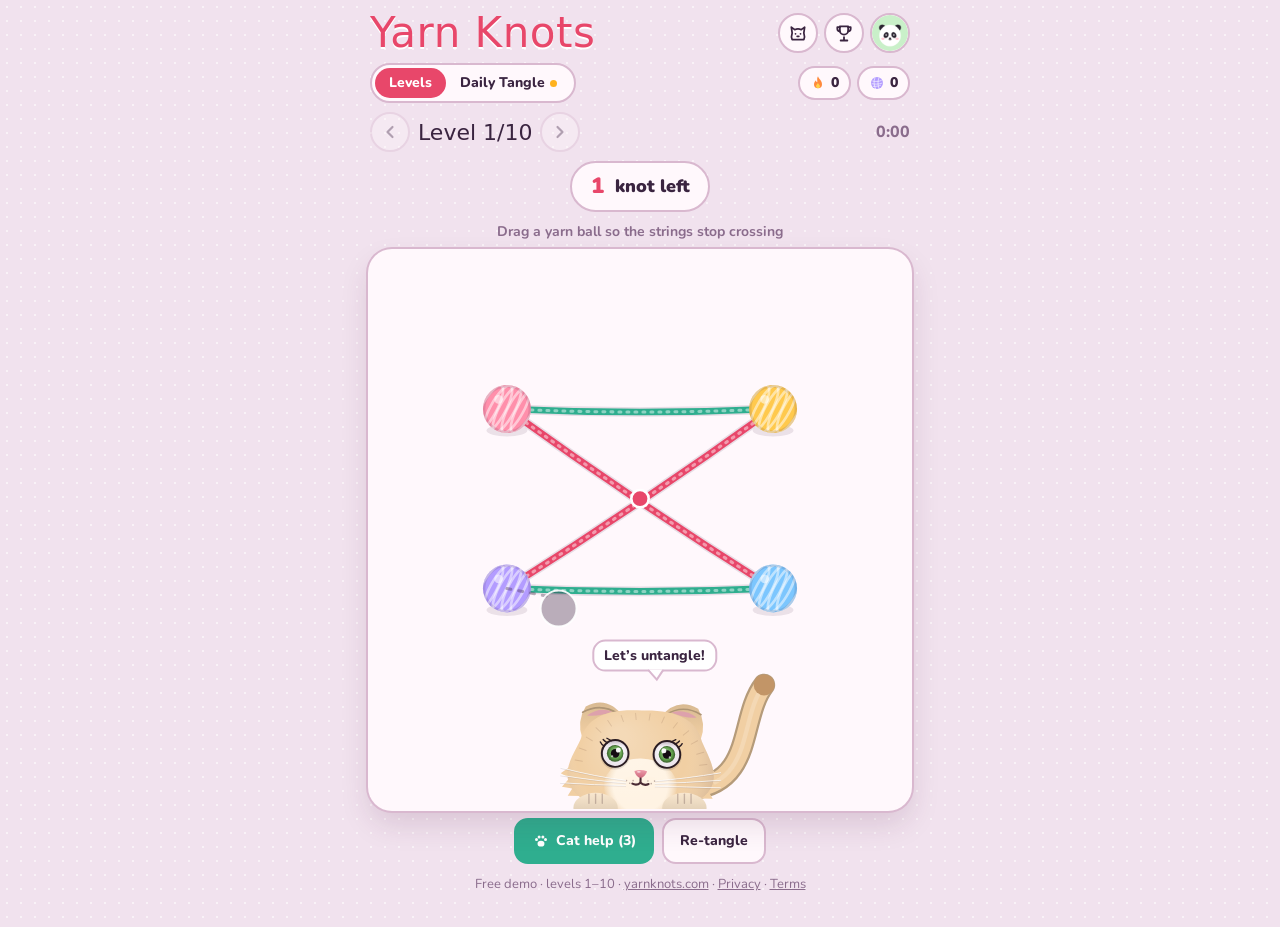
==== index.html @ 0bdf10ca "Add files via upload" ====
<!doctype html>
<html lang="en">
<head>
<meta charset="utf-8">
<meta name="viewport" content="width=device-width,initial-scale=1,viewport-fit=cover">
<meta name="description" content="Play the free Yarn Knots demo: untangle the yarn before the cat gets ideas.">
<meta property="og:title" content="Play Yarn Knots (free demo)">
<meta property="og:description" content="Untangle the yarn. Don't let the cat win.">
<meta property="og:image" content="https://yarnknots.com/assets/og-image.png">
<meta name="theme-color" content="#f1e2ee">
<link rel="icon" href="../assets/favicon-32.png" sizes="32x32">
<link rel="apple-touch-icon" href="../assets/icon-180.png">
<script src="../assets/config.js"></script>
<!-- Sender.net signup forms -->
<script> (function (s, e, n, d, er) { s['Sender'] = er; s[er] = s[er] || function () { (s[er].q = s[er].q || []).push(arguments) }, s[er].l = 1 * new Date(); var a = e.createElement(n), m = e.getElementsByTagName(n)[0]; a.async = 1; a.src = d; m.parentNode.insertBefore(a, m) })(window, document, 'script', 'https://cdn.sender.net/accounts_resources/universal.js', 'sender'); sender("f836844f564498") </script>
<title>Play Yarn Knots</title>
<link rel="preconnect" href="https://fonts.googleapis.com">
<link rel="preconnect" href="https://fonts.gstatic.com" crossorigin>
<link rel="stylesheet" href="https://fonts.googleapis.com/css2?family=Chewy&family=Nunito:wght@400;700;800;900&display=swap">
<style>
/* Layout: one-screen felt play mat (title + shop/rank/sound, mode switch with streak + yarn chips, level row, counter, stitched board with the kitten, help + re-tangle),
   plus full-screen overlays: score showcase, rankings, cat shop, and a rewarded-ad placeholder. Single light look by design. */
:root{
  --felt:#f1e2ee;
  --mat:#fff8fc;
  --stitch:#d9b8cf;
  --tangle:#e8476a;
  --free:#2fae8f;
  --gold:#ffb21e;
  --ink:#3a2440;
  --muted:#8a6c8c;
  --display:"Chewy", "Comic Sans MS", "Trebuchet MS", system-ui, sans-serif;
  --body:"Nunito", system-ui, -apple-system, "Segoe UI", sans-serif;
  color-scheme:light;
}
html,body{height:100%}
[hidden]{display:none!important}
body{background-color:var(--felt);background-image:radial-gradient(rgba(255,255,255,.55) 1px,transparent 1.5px);background-size:14px 14px;color:var(--ink);font-family:var(--body);font-size:15px;line-height:1.5}
.app{max-width:540px;margin:0 auto;padding-inline:16px;padding-block:12px 24px;display:flex;flex-direction:column;gap:9px}
header{display:flex;align-items:center;justify-content:space-between;gap:10px}
.hbtns{display:flex;gap:6px}
h1{font-family:var(--display);font-weight:400;font-size:clamp(30px,8.5vw,42px);line-height:1;margin:0;color:var(--tangle);letter-spacing:.5px;text-shadow:0 2px 0 #fff;white-space:nowrap}
.icon-btn{flex:none;width:40px;height:40px;border-radius:50%;border:2px solid var(--stitch);background:var(--mat);color:var(--ink);cursor:pointer;display:grid;place-items:center;padding:0}
.icon-btn svg{width:20px;height:20px}
.icon-btn:disabled{opacity:.35;cursor:default}
.modes{display:flex;align-items:center;justify-content:space-between;gap:8px;flex-wrap:wrap}
.seg{display:flex;background:var(--mat);border:2px solid var(--stitch);border-radius:999px;padding:3px}
.seg button{font:800 14px/1 var(--body);border:0;background:transparent;color:var(--ink);padding:8px 14px;border-radius:999px;cursor:pointer}
.seg button[aria-pressed="true"]{background:var(--tangle);color:#fff}
.seg .dot{display:inline-block;width:7px;height:7px;border-radius:50%;background:var(--gold);margin-left:5px;vertical-align:middle}
.chips{display:flex;gap:6px}
.chip{display:inline-flex;align-items:center;gap:5px;font:900 14px/1 var(--body);padding:7px 10px;border-radius:999px;background:var(--mat);border:2px solid var(--stitch);font-variant-numeric:tabular-nums}
.chip svg{width:16px;height:16px}
button.chip{cursor:pointer;color:var(--ink)}
button.chip:focus-visible{outline:3px solid var(--free);outline-offset:2px}
.chip.risk{border-color:var(--gold);background:#fff4d6;animation:pulse 1.6s ease-in-out infinite}
.st-big{display:flex;align-items:center;justify-content:center;gap:8px;font:900 48px/1 var(--body);font-variant-numeric:tabular-nums;margin:4px 0}
.st-big svg{width:44px;height:44px}
.st-big small{font-size:16px;color:var(--muted)}
.st-best{margin:0 0 12px;color:var(--muted);font-weight:800;font-size:14px}
.week{display:grid;grid-template-columns:repeat(7,1fr);gap:4px;margin:0 0 14px}
.week div{display:flex;flex-direction:column;align-items:center;gap:4px;font:800 11px/1 var(--body);color:var(--muted)}
.week i{width:28px;height:28px;border-radius:50%;border:2px dashed var(--stitch);display:grid;place-items:center;font-style:normal}
.week i.on{border:0;background:#ffe2c7}
.week i.on svg{width:18px;height:18px}
.week i.today{border-color:var(--gold);border-style:solid}
.miles{list-style:none;margin:0 0 14px;padding:0;display:flex;flex-direction:column;gap:6px;text-align:left}
.miles li{display:grid;grid-template-columns:minmax(0,1fr) auto;align-items:center;gap:4px 10px;background:#fff;border-radius:12px;padding:8px 12px;border:2px solid transparent}
.miles li.next{border-color:var(--gold)}
.miles li.done{opacity:.6}
.miles b{font-weight:900}
.miles .rw{font-weight:900;color:#5b3fa8;display:flex;align-items:center;gap:3px}
.miles .rw svg{width:14px;height:14px}
.miles .mbar{grid-column:1/-1;height:6px;border-radius:99px;background:#f1e2ee;overflow:hidden}
.miles .mbar span{display:block;height:100%;background:var(--gold);border-radius:99px}
.chip.bump{animation:chipbump .4s ease}
@keyframes chipbump{40%{transform:scale(1.18)}}
.bar{display:flex;align-items:center;justify-content:space-between;gap:10px;min-height:40px}
.stepper{display:flex;align-items:center;gap:8px}
.lvl{font-family:var(--display);font-size:22px;min-width:84px;text-align:center}
.timer{font-variant-numeric:tabular-nums;font-weight:800;font-size:16px;color:var(--muted)}
.counter{align-self:center;display:inline-flex;align-items:center;gap:10px;padding:7px 18px;border-radius:999px;background:var(--mat);border:2px solid var(--stitch);font-weight:900;font-size:18px;transition:transform .15s ease, background-color .3s ease, color .3s ease}
.counter .n{font-variant-numeric:tabular-nums;color:var(--tangle);font-size:22px;min-width:1.2ch;text-align:center}
.counter.bump{transform:scale(1.12)}
.counter.done{background:var(--free);border-color:var(--free);color:#fff}
.counter.done .n{color:#fff}
.goal{margin:0;text-align:center;color:var(--muted);font-weight:700;font-size:14px;min-height:1.4em;text-wrap:balance}
.board-wrap{position:relative;width:100%;aspect-ratio:5/6;max-height:62vh;margin:0 auto}
@supports (height:100svh){.board-wrap{max-height:max(260px,min(62svh,calc(100svh - var(--chrome,330px))))}}
.app{padding-bottom:calc(32px + env(safe-area-inset-bottom,0px))}
#cv{display:block;width:100%;height:100%;touch-action:none;border-radius:22px;background:var(--mat);box-shadow:0 0 0 2px var(--mat),0 0 0 4px var(--stitch),0 14px 30px rgba(80,30,70,.15)}
.mischief{position:absolute;left:50%;top:14px;transform:translateX(-50%);font-family:var(--display);font-size:22px;color:#fff;background:var(--ink);padding:4px 14px;border-radius:999px;pointer-events:none;animation:mis 1.6s ease both}
@keyframes mis{0%{opacity:0;transform:translateX(-50%) scale(.6) rotate(-6deg)}15%{opacity:1;transform:translateX(-50%) scale(1.1) rotate(3deg)}80%{opacity:1}100%{opacity:0;transform:translateX(-50%) scale(1)}}
.controls{display:flex;justify-content:center;flex-wrap:wrap;gap:8px}
.btn{font:800 14px/1 var(--body);padding:12px 16px;border-radius:14px;border:2px solid var(--stitch);background:var(--mat);color:var(--ink);cursor:pointer;display:inline-flex;align-items:center;justify-content:center;gap:6px}
.btn svg{width:18px;height:18px}
.btn:hover{border-color:var(--tangle)}
.btn:disabled{opacity:.45;cursor:default}
.btn.primary{background:var(--tangle);border-color:var(--tangle);color:#fff}
.btn.green{background:var(--free);border-color:var(--free);color:#fff}
.btn.pulse{animation:pulse 1.2s ease-in-out infinite}
@keyframes pulse{50%{transform:scale(1.07);box-shadow:0 0 0 6px rgba(47,174,143,.25)}}
.btn.big{font-size:17px;padding:15px 22px;border-radius:16px}
.btn:focus-visible,.icon-btn:focus-visible,.tab:focus-visible,.seg button:focus-visible{outline:3px solid var(--free);outline-offset:2px}
.toast{position:fixed;left:50%;bottom:calc(20px + env(safe-area-inset-bottom,0px));transform:translateX(-50%);background:var(--ink);color:#fff;font-weight:800;font-size:14px;padding:10px 16px;border-radius:14px;z-index:60;max-width:calc(100% - 32px);text-align:center;animation:toast 2.6s ease both;pointer-events:none}
@keyframes toast{0%{opacity:0;transform:translate(-50%,10px)}10%,85%{opacity:1;transform:translate(-50%,0)}100%{opacity:0}}

/* overlays */
.screen{position:fixed;inset:0;z-index:20;background-color:var(--felt);background-image:radial-gradient(rgba(255,255,255,.55) 1px,transparent 1.5px);background-size:14px 14px;overflow-y:auto;padding-top:env(safe-area-inset-top,0px);padding-bottom:env(safe-area-inset-bottom,0px);animation:screenin .3s ease both}
@keyframes screenin{from{opacity:0;transform:translateY(16px)}to{opacity:1;transform:none}}
.screen .inner{max-width:460px;margin:0 auto;padding-inline:16px;padding-block:14px 28px;display:flex;flex-direction:column;gap:12px}
.screen-top{display:flex;align-items:center;justify-content:space-between;gap:10px}
.screen-top h2{font-family:var(--display);font-weight:400;font-size:30px;margin:0;color:var(--tangle)}
.modal{position:fixed;inset:0;z-index:40;background:rgba(58,36,64,.45);display:grid;place-items:center;padding:16px}
.sheet{width:min(100%,360px);box-sizing:border-box;background:var(--mat);border-radius:22px;padding:20px;text-align:center;box-shadow:0 20px 50px rgba(0,0,0,.3);animation:screenin .25s ease both}
.sheet h3{font-family:var(--display);font-weight:400;font-size:26px;margin:0 0 4px;color:var(--ink);text-wrap:balance}
.sheet p{margin:0 0 14px;color:var(--muted);font-weight:700;font-size:14px}
.sheet .stack{display:flex;flex-direction:column;gap:8px}
.ad-video{aspect-ratio:16/9;border-radius:14px;background:repeating-linear-gradient(45deg,#efe0ea 0 12px,#f7ecf3 12px 24px);display:grid;place-items:center;margin-bottom:12px;color:var(--muted);font-weight:800}
.ad-video b{font-size:40px;color:var(--ink);display:block;line-height:1}

/* showcase */
#catcv{display:block;width:100%;height:170px}
.sign{position:relative;margin-top:-22px;background:var(--mat);border:3px solid #c98b57;border-radius:20px;padding:26px 18px 18px;text-align:center;box-shadow:0 6px 0 #c98b57,0 18px 30px rgba(80,30,70,.18)}
.sign::before{content:"";position:absolute;inset:6px;border:2px dashed var(--stitch);border-radius:14px;pointer-events:none}
.sign .eyebrow{font:900 12px/1 var(--body);letter-spacing:.14em;text-transform:uppercase;color:var(--muted)}
.sign h3{font-family:var(--display);font-weight:400;font-size:32px;line-height:1.1;margin:4px 0 2px;color:var(--free);text-wrap:balance}
.bigstars{display:flex;justify-content:center;gap:6px;font-size:40px;line-height:1;margin:4px 0}
.bigstars span{color:#eadbe5;display:inline-block}
.bigstars span.on{color:var(--gold);animation:starpop .5s cubic-bezier(.3,1.8,.5,1) both;text-shadow:0 2px 0 #e6950a}
@keyframes starpop{from{transform:scale(0) rotate(-40deg)}to{transform:scale(1) rotate(0)}}
.bigtime{font:900 42px/1 var(--body);font-variant-numeric:tabular-nums;margin:8px 0 6px}
.badges{position:relative;display:flex;flex-wrap:wrap;gap:6px;justify-content:center;min-height:28px}
.badge{font:800 13px/1 var(--body);padding:7px 11px;border-radius:999px;background:#fde7ee;color:var(--tangle)}
.badge.best{background:var(--gold);color:#5a3500}
.badge.rank{background:#dff3ec;color:#1d7a63}
.badge.yarn{background:#efe6ff;color:#5b3fa8}
.badge.new{background:var(--ink);color:#fff}
.interstitial{background:#241a29;background-image:none;z-index:30}
.in-wrap{min-height:100%;max-width:520px;margin:0 auto;display:flex;flex-direction:column;padding-inline:16px;padding-block:14px 24px;box-sizing:border-box}
.in-top{display:flex;justify-content:space-between;align-items:center}
.in-tag{font:900 12px/1 var(--body);letter-spacing:.14em;text-transform:uppercase;color:#241a29;background:#ffc94d;padding:5px 9px;border-radius:6px}
.in-close{width:40px;height:40px;border-radius:50%;border:2px solid rgba(255,255,255,.35);background:rgba(255,255,255,.08);color:#fff;font:900 16px/1 var(--body);cursor:pointer;display:grid;place-items:center;padding:0;font-variant-numeric:tabular-nums}
.in-close:disabled{cursor:default;opacity:.8}
.in-close:focus-visible{outline:3px solid #ffc94d;outline-offset:2px}
.in-body{flex:1;display:flex;flex-direction:column;justify-content:center;gap:16px;padding-block:20px}
.in-frame{aspect-ratio:9/14;max-height:68vh;width:100%;margin:0 auto;border-radius:18px;border:2px dashed rgba(255,255,255,.3);background:repeating-linear-gradient(45deg,rgba(255,255,255,.04) 0 14px,rgba(255,255,255,.08) 14px 28px);display:grid;place-items:center;text-align:center;color:rgba(255,255,255,.7);padding:20px;box-sizing:border-box}
.in-frame b{display:block;font-family:var(--display);font-weight:400;font-size:30px;color:#fff;margin-bottom:6px}
.in-frame span{font-size:14px;font-weight:700;max-width:30ch;display:inline-block}
.in-next{margin:0;text-align:center;color:rgba(255,255,255,.65);font-weight:800}
.row{display:flex;flex-wrap:wrap;gap:8px;justify-content:center}
.row .grow{flex:1 1 100%}
.share-text{width:100%;box-sizing:border-box;background:var(--mat);color:var(--ink);border:2px solid var(--stitch);border-radius:12px;padding:8px;font:13px/1.4 var(--body);resize:none}

/* tabs + lists */
.tabs{display:flex;gap:4px;background:var(--mat);border:2px solid var(--stitch);border-radius:999px;padding:4px}
.tab{flex:1;font:800 14px/1 var(--body);padding:10px 6px;border-radius:999px;border:0;background:transparent;color:var(--ink);cursor:pointer;white-space:nowrap}
.tab[aria-selected="true"]{background:var(--tangle);color:#fff}
.board-list{list-style:none;margin:0;padding:0;display:flex;flex-direction:column;gap:6px}
.board-list li{display:grid;grid-template-columns:34px 32px minmax(0,1fr) auto;align-items:center;gap:10px;background:var(--mat);border:2px solid transparent;border-radius:14px;padding:8px 12px}
.board-list li.me{border-color:var(--tangle);background:#fff0f4}
.board-list .pos{font:900 16px/1 var(--body);text-align:center;color:var(--muted);font-variant-numeric:tabular-nums}
#rk-list li:nth-child(1) .pos{color:#d99a00}
#rk-list li:nth-child(2) .pos{color:#8f8fa3}
#rk-list li:nth-child(3) .pos{color:#b9774a}
.board-list img{width:32px;height:32px;border-radius:50%;object-fit:cover}
.board-list .who{font-weight:800;overflow:hidden;text-overflow:ellipsis;white-space:nowrap}
.board-list .who small{color:var(--muted);font-weight:700;margin-left:4px}
.board-list .val{font-weight:900;font-variant-numeric:tabular-nums;text-align:right}
.board-list .val small{display:block;font-size:12px;color:var(--muted);font-weight:700}
.note{margin:0;color:var(--muted);font-size:14px;text-align:center;text-wrap:balance}
.empty{padding:24px 12px;text-align:center;color:var(--muted);background:rgba(255,255,255,.5);border-radius:14px;border:2px dashed var(--stitch)}

/* shop */
.wallet{display:flex;align-items:center;justify-content:space-between;gap:10px;background:var(--mat);border-radius:16px;padding:12px 14px;border:2px solid var(--stitch)}
.wallet .amt{display:flex;align-items:center;gap:8px;font:900 22px/1 var(--body);font-variant-numeric:tabular-nums}
.wallet .amt svg{width:24px;height:24px}
.wallet small{display:block;font:700 12px/1.3 var(--body);color:var(--muted)}
.grid{display:grid;grid-template-columns:repeat(auto-fill,minmax(130px,1fr));gap:8px}
.item{background:var(--mat);border:2px solid transparent;border-radius:16px;padding:10px;display:flex;flex-direction:column;align-items:center;gap:6px;text-align:center;min-width:0}
.item.on{border-color:var(--free)}
.item canvas{width:100%;height:84px;display:block}
.item .nm{font-weight:900;font-size:14px;line-height:1.2}
.item .ds{font-size:12px;color:var(--muted);font-weight:700;line-height:1.3;min-height:2.6em}
.item .btn{width:100%;padding:9px 8px;font-size:13px}
.item.locked canvas{filter:grayscale(1) opacity(.45)}
.avatar-btn{flex:none;width:40px;height:40px;border-radius:50%;border:2px solid var(--stitch);padding:0;overflow:hidden;background:var(--mat);cursor:pointer}
.avatar-btn img{width:100%;height:100%;display:block}
.avatar-btn:focus-visible{outline:3px solid var(--free);outline-offset:2px}
.pd-sticky{position:sticky;top:0;z-index:6;background:var(--felt);margin-inline:-16px;padding:8px 16px 10px;display:flex;flex-direction:column;gap:6px;box-shadow:0 8px 12px -10px rgba(80,30,70,.25)}
.pd-head{display:flex;justify-content:space-between;align-items:center;gap:10px}
.pd-head h2{font-family:var(--display);font-weight:400;font-size:30px;margin:0;color:var(--tangle)}
.pd-total{text-align:right}
.pd-total b{display:block;font:900 26px/1 var(--body);font-variant-numeric:tabular-nums}
.pd-total .yi.big{width:22px;height:22px;vertical-align:-3px;margin-right:4px}
.pd-total>span{font:800 12px/1.2 var(--body);color:var(--muted)}
.move{margin:0;text-align:center;font:900 19px/1.3 var(--body);color:var(--ink)}
.move.up{color:var(--free)}
.podium{display:grid;grid-template-columns:1fr 1.15fr 1fr;align-items:end;gap:8px;margin:6px 0 10px}
.pcol{display:flex;flex-direction:column;align-items:center;gap:3px;min-width:0;text-align:center}
.pcol img{width:60px;height:60px;border-radius:50%;border:3px solid #fff;box-shadow:0 4px 10px rgba(80,30,70,.18);background:#fff}
.p1 img{width:78px;height:78px;border-color:#ffc93c}
.p2 img{border-color:#c9cbd6}
.p3 img{border-color:#d9a06a}
.crown{font-size:26px;line-height:1;color:var(--gold);margin-bottom:-4px}
.pname{font-weight:900;font-size:13px;max-width:100%;overflow:hidden;text-overflow:ellipsis;white-space:nowrap}
.pcol.me .pname{color:var(--tangle)}
.ppts{font-weight:800;font-size:12px;color:var(--muted);font-variant-numeric:tabular-nums;margin-bottom:4px}
.pwho{display:flex;flex-direction:column;align-items:center;gap:3px;min-width:0;max-width:100%}
.podium.still .block{animation:none}
.yi{width:13px;height:13px;vertical-align:-2px;margin-right:3px}
.ppts .yi{width:12px;height:12px}
.block{width:100%;border-radius:12px 12px 4px 4px;display:grid;place-items:center;font-family:var(--display);font-size:34px;color:#fff;text-shadow:0 2px 0 rgba(0,0,0,.15);transform-origin:bottom;animation:podrise .6s cubic-bezier(.3,1.4,.5,1) both}
.p1 .block{height:118px;background:linear-gradient(#ffd75e,#f0a800)}
.p2 .block{height:86px;background:linear-gradient(#eceef5,#a7aabb);animation-delay:.15s}
.p3 .block{height:62px;background:linear-gradient(#f3c497,#c27b44);animation-delay:.3s}
@keyframes podrise{from{transform:scaleY(0)}to{transform:scaleY(1)}}
.bot{display:inline-block;margin-left:5px;background:#ece3f0;color:var(--muted);border-radius:6px;padding:1px 5px;font:900 10px/1.4 var(--body);text-transform:uppercase;letter-spacing:.06em;vertical-align:middle}
.catmark{display:inline-grid;place-items:center;width:16px;height:16px;margin-left:5px;vertical-align:-2px;border-radius:50%;background:#f3e6ee}
.catmark svg{width:11px;height:11px;fill:#c98bb0}
.board-list li.gap{display:block;text-align:center;background:none;padding:0;color:var(--muted);font-weight:900}
.sticky-go{position:sticky;bottom:0;padding-block:12px 4px;background:linear-gradient(rgba(241,226,238,0),var(--felt) 35%);display:flex}
.sticky-go{flex-direction:column;gap:8px}
.sticky-go .btn{flex:1;width:100%}
.btn.double{background:var(--gold);border-color:var(--gold);color:#4a2c00;animation:pulse 1.4s ease-in-out infinite}
.pf-card{background:var(--mat);border-radius:18px;padding:16px;display:flex;flex-direction:column;align-items:center;gap:8px}
.pf-big{width:96px;height:96px;border-radius:50%;border:3px solid #fff;box-shadow:0 4px 12px rgba(80,30,70,.18)}
.pf-card label{font:800 13px/1 var(--body);color:var(--muted);align-self:flex-start;margin-top:4px}
.pf-row{display:flex;gap:8px;width:100%;align-items:center;box-sizing:border-box}
#pf-name{flex:1;min-width:0;font:800 17px/1.2 var(--body);padding:11px 12px;border-radius:12px;border:2px solid var(--stitch);background:#fff;color:var(--ink)}
#pf-name:focus{outline:3px solid var(--free);outline-offset:1px}
.pf-h{margin:4px 0 0;font:900 15px/1 var(--body)}
.av-grid{display:grid;grid-template-columns:repeat(4,1fr);gap:10px}
.av-opt{border:3px solid transparent;border-radius:50%;padding:0;background:none;cursor:pointer;aspect-ratio:1;min-width:0}
.av-opt img{width:100%;height:100%;border-radius:50%;display:block}
.av-opt[aria-pressed="true"]{border-color:var(--tangle);transform:scale(1.06)}
.av-opt:focus-visible{outline:3px solid var(--free);outline-offset:2px}
.settings{justify-content:space-between;background:var(--mat);border-radius:14px;padding:8px 12px;font-weight:800}
.settings small{display:block;font-weight:700;font-size:12px;color:var(--muted)}
/* cheers: big bouncy encouragement over the board */
.cheer{position:absolute;left:50%;top:38%;z-index:3;pointer-events:none;white-space:nowrap;font-family:var(--display);font-weight:400;font-size:clamp(36px,11vw,58px);line-height:1;letter-spacing:.5px;
  background:linear-gradient(180deg,#fff27a 0%,#ffb21e 45%,#ff6f91 100%);-webkit-background-clip:text;background-clip:text;color:transparent;
  filter:drop-shadow(0 2px 0 #fff) drop-shadow(0 3px 0 #e8476a) drop-shadow(0 8px 10px rgba(120,30,80,.25));animation:cheer 1.35s cubic-bezier(.2,1.5,.4,1) both}
.cheer.t1{font-size:clamp(30px,9vw,46px)}
.cheer.t3{background-image:linear-gradient(90deg,#ff6f91,#ffb21e,#7ed6a5,#7cc6fe,#b39cff,#ff6f91);background-size:200% 100%;animation:cheer 1.5s cubic-bezier(.2,1.5,.4,1) both,rainbow 1.2s linear infinite}
.cheer.win{top:30%;font-size:clamp(44px,13vw,68px);animation-duration:1.8s}
@keyframes cheer{0%{opacity:0;transform:translate(-50%,-50%) scale(.3) rotate(-8deg)}18%{opacity:1;transform:translate(-50%,-50%) scale(1.12) rotate(3deg)}30%{transform:translate(-50%,-50%) scale(.96) rotate(-1deg)}42%{transform:translate(-50%,-50%) scale(1) rotate(0)}80%{opacity:1;transform:translate(-50%,-58%) scale(1)}100%{opacity:0;transform:translate(-50%,-75%) scale(.92)}}
@keyframes rainbow{to{background-position:200% 0}}
.spark{position:absolute;z-index:3;pointer-events:none;font-size:18px;line-height:1;color:var(--gold);text-shadow:0 1px 0 #fff;animation:spark .9s ease-out both}
@keyframes spark{0%{opacity:0;transform:translate(-50%,-50%) scale(.2)}20%{opacity:1}100%{opacity:0;transform:translate(calc(-50% + var(--dx)),calc(-50% + var(--dy))) scale(1) rotate(160deg)}}
@media (prefers-reduced-motion: reduce){.cheer,.cheer.t3{animation:fadecheer 1.4s ease both}.spark{display:none}}
@keyframes fadecheer{0%{opacity:0;transform:translate(-50%,-50%)}15%,80%{opacity:1;transform:translate(-50%,-50%)}100%{opacity:0;transform:translate(-50%,-50%)}}
@media (prefers-reduced-motion: reduce){.block{animation:none}}
@media (prefers-reduced-motion: reduce){.screen,.sheet,.bigstars span.on,.mischief,.chip.bump,.toast{animation:none}.counter{transition:none}.btn.pulse,.btn.double,.chip.risk{animation:none}}
</style>
<style>body{margin:0}:root{padding-top:env(safe-area-inset-top,0px);padding-bottom:env(safe-area-inset-bottom,0px)}</style>
</head>
<body>


<svg width="0" height="0" style="position:absolute" aria-hidden="true" focusable="false">
  <symbol id="i-yarn" viewBox="0 0 24 24"><circle cx="12" cy="12" r="9" fill="#b39cff"/><path d="M5 9c4 1 10 1 14-1M4 13c5 1 11 1 16-1M6 17c4 0 9 0 12-2M9 4c-2 5-2 11 1 17M15 3.8c-2 5-2 11 0 16.6" stroke="#fff" stroke-opacity=".7" stroke-width="1.3" fill="none"/></symbol>
  <symbol id="i-fire" viewBox="0 0 24 24"><path d="M12 2c1 4 6 6 6 12a6 6 0 0 1-12 0c0-3 2-5 3-6 0 2 1 3 2 3 0-4-1-6 1-9z" fill="#ff8a3d"/><path d="M12 12c1 2 3 3 3 5a3 3 0 0 1-6 0c0-1.5 1-2.5 3-5z" fill="#ffd24a"/></symbol>
</svg>

<div class="app" id="game">
  <header>
    <h1>Yarn Knots</h1>
    <div class="hbtns">
      <button class="icon-btn" id="shopbtn" type="button" aria-label="Cat shop" title="Cat shop"><svg viewBox="0 0 24 24" fill="none" stroke="currentColor" stroke-width="2.1" stroke-linecap="round" stroke-linejoin="round"><path d="M5 20c-1-2-1-5 0-8l-1-7 4 3a9 9 0 0 1 8 0l4-3-1 7c1 3 1 6 0 8z"/><path d="M9 13h.01M15 13h.01M11 16h2"/></svg></button>
      <button class="icon-btn" id="rankbtn" type="button" aria-label="Rankings" title="Rankings"><svg viewBox="0 0 24 24" fill="none" stroke="currentColor" stroke-width="2.2" stroke-linecap="round" stroke-linejoin="round"><path d="M8 21h8M12 17v4M7 4h10v5a5 5 0 0 1-10 0z"/><path d="M17 5h3v2a3 3 0 0 1-3 3M7 5H4v2a3 3 0 0 0 3 3"/></svg></button>
      <button class="avatar-btn" id="profbtn" type="button" aria-label="Profile" title="Profile"><img id="profimg" alt=""></button>
    </div>
  </header>
  <div class="modes">
    <div class="seg" role="group" aria-label="Game mode">
      <button type="button" id="m-levels" aria-pressed="true">Levels</button>
      <button type="button" id="m-daily" aria-pressed="false">Daily Tangle<span class="dot" id="dailydot" hidden></span></button>
    </div>
    <div class="chips">
      <button class="chip" id="streakchip" type="button" title="Daily streak" aria-label="Daily streak"><svg aria-hidden="true"><use href="#i-fire"/></svg><span id="streak">0</span></button>
      <span class="chip" id="yarnchip" title="Yarn"><svg aria-hidden="true"><use href="#i-yarn"/></svg><span id="yarn">0</span></span>
    </div>
  </div>
  <div class="bar">
    <div class="stepper" id="stepper">
      <button class="icon-btn" id="prev" type="button" aria-label="Previous level"><svg viewBox="0 0 24 24" fill="none" stroke="currentColor" stroke-width="2.6" stroke-linecap="round" stroke-linejoin="round"><path d="m15 18-6-6 6-6"/></svg></button>
      <span class="lvl" id="lvl">Level 1</span>
      <button class="icon-btn" id="nextlvl" type="button" aria-label="Next level"><svg viewBox="0 0 24 24" fill="none" stroke="currentColor" stroke-width="2.6" stroke-linecap="round" stroke-linejoin="round"><path d="m9 18 6-6-6-6"/></svg></button>
    </div>
    <span class="lvl" id="dailylabel" hidden>Today</span>
    <span class="timer" id="timer">0:00</span>
  </div>
  <div class="counter" id="counter" aria-live="polite"><span class="n" id="count">1</span><span id="countlabel">knot left</span></div>
  <p class="goal" id="goal">Drag the yarn balls so no strings cross</p>
  <div class="board-wrap" id="boardwrap">
    <canvas id="cv" aria-label="Yarn board. Drag yarn balls so that no strings cross."></canvas>
  </div>
  <div class="controls">
    <button class="btn green" id="helpbtn" type="button"><svg viewBox="0 0 24 24" fill="currentColor" aria-hidden="true"><ellipse cx="12" cy="15.5" rx="4.6" ry="3.8"/><circle cx="6" cy="10" r="2"/><circle cx="9.5" cy="6.5" r="2"/><circle cx="14.5" cy="6.5" r="2"/><circle cx="18" cy="10" r="2"/></svg><span id="helplabel">Cat help</span></button>
    <button class="btn" id="reset" type="button">Re-tangle</button>
  </div>
  <p style="text-align:center;font-size:13px;color:var(--muted);margin:2px 0 0">Free demo · levels 1–10 · <a href="../index.html" style="color:var(--muted)">yarnknots.com</a> · <a href="../privacy/index.html" style="color:var(--muted)">Privacy</a> · <a href="../terms/index.html" style="color:var(--muted)">Terms</a></p>
</div>

<section class="screen" id="showcase" hidden aria-labelledby="sc-title">
  <div class="inner">
    <div>
      <canvas id="catcv" aria-hidden="true"></canvas>
      <div class="sign">
        <div class="eyebrow" id="sc-level">Level 1</div>
        <h3 id="sc-title">Purr-fectly untangled!</h3>
        <div class="bigstars" id="sc-stars" aria-label="Stars"><span>★</span><span>★</span><span>★</span></div>
        <div class="bigtime" id="sc-time">0:00</div>
        <div class="badges" id="sc-badges"></div>
      </div>
    </div>
    <div class="row">
      <button class="btn primary big grow" id="sc-next" type="button">Next tangle</button>
      <button class="btn" id="sc-retry" type="button">Beat my time</button>
      <button class="btn" id="sc-rank" type="button">Rankings</button>
      <button class="btn" id="sc-share" type="button">Copy result</button>
    </div>
    <textarea class="share-text" id="sc-sharetext" rows="3" readonly hidden></textarea>
  </div>
</section>

<section class="screen" id="rankings" hidden aria-labelledby="rk-title">
  <div class="inner">
    <div class="screen-top">
      <h2 id="rk-title">Rankings</h2>
      <button class="icon-btn" id="rk-close" type="button" aria-label="Close rankings"><svg viewBox="0 0 24 24" fill="none" stroke="currentColor" stroke-width="2.6" stroke-linecap="round"><path d="M6 6l12 12M18 6 6 18"/></svg></button>
    </div>
    <div class="tabs" role="tablist">
      <button class="tab" role="tab" id="rk-tab-today" aria-selected="false">Today</button>
      <button class="tab" role="tab" id="rk-tab-all" aria-selected="true">Yarn</button>
      <button class="tab" role="tab" id="rk-tab-lvl" aria-selected="false">Level 1</button>
    </div>
    <p class="note" id="rk-note"></p>
    <div id="rk-board"></div>
    <ol class="board-list" id="rk-list"></ol>
  </div>
</section>

<section class="screen" id="podium" hidden aria-labelledby="pd-title">
  <div class="inner">
    <div class="pd-sticky"><div class="pd-head"><h2 id="pd-title">Leaderboard</h2><div class="pd-total"><b><svg class="yi big" aria-hidden="true"><use href="#i-yarn"/></svg><span id="pd-points">0</span></b><span>yarn collected</span></div></div>
    <p class="move" id="pd-move"></p>
    <p class="note" id="pd-gain"></p></div>
    <div id="pd-board"></div>
    <div class="sticky-go"><button class="btn double big" id="pd-double" type="button" hidden><svg viewBox="0 0 24 24" fill="currentColor" aria-hidden="true"><path d="M8 5v14l11-7z"/></svg><span>Watch an ad: <b id="pd-double-n">+3</b> more yarn</span></button><button class="btn primary big" id="pd-go" type="button">See my results</button></div>
  </div>
</section>

<section class="screen" id="profile" hidden aria-labelledby="pf-title">
  <div class="inner">
    <div class="screen-top">
      <h2 id="pf-title">Your profile</h2>
      <button class="icon-btn" id="pf-close" type="button" aria-label="Close profile"><svg viewBox="0 0 24 24" fill="none" stroke="currentColor" stroke-width="2.6" stroke-linecap="round"><path d="M6 6l12 12M18 6 6 18"/></svg></button>
    </div>
    <p class="note" id="pf-sub"></p>
    <div class="pf-card">
      <img id="pf-img" class="pf-big" alt="">
      <label for="pf-name">Player name</label>
      <div class="pf-row"><input id="pf-name" type="text" maxlength="16" autocomplete="off" spellcheck="false"><button class="btn" id="pf-dice" type="button">Random</button></div>
    </div>
    <h3 class="pf-h">Choose your avatar</h3>
    <div class="av-grid" id="pf-grid"></div>
    <div class="pf-row settings"><span>Sound<small>Meows, purrs and game sounds</small></span><button class="icon-btn" id="sound" type="button" aria-label="Sound on" title="Sound"></button></div>
    <div class="pf-row settings"><span>Cheer voice<small>Spoken encouragement</small></span><button class="icon-btn" id="voicebtn" type="button" aria-label="Cheer voice on" title="Cheer voice"></button></div>
    <button class="btn primary big" id="pf-save" type="button">Save</button>
  </div>
</section>

<section class="screen" id="demoend" hidden aria-labelledby="de-title">
  <div class="inner" style="text-align:center">
    <img src="../assets/biscuit.png" alt="Biscuit the cat" style="width:150px;height:150px;border-radius:50%;margin:10px auto 0;display:block;border:4px solid #fff;box-shadow:0 8px 20px rgba(80,30,70,.18)">
    <h2 id="de-title" style="font-family:var(--display);font-weight:400;font-size:34px;color:var(--tangle);margin:4px 0 0">You finished the demo!</h2>
    <p style="margin:0;color:var(--muted);font-weight:700">The full game has hundreds of tangles, five cats to unlock, hats, streaks and a worldwide leaderboard.</p>
    <div class="signup-form" style="background:var(--mat);border-radius:18px;padding:12px;text-align:left">
      <div class="sender-form-field" data-sender-form-id="mv7i5nttbmzvqaj51vb"></div>
      <p class="signup-fallback" hidden style="margin:8px;font-weight:700;font-size:14px;color:var(--muted)">The signup form didn’t load (an ad blocker can do this). Email <a href="mailto:hello@yarnknots.com">hello@yarnknots.com</a> with “Launch news” and we’ll add you.</p>
    </div>
    <div class="row"><button class="btn" id="de-daily" type="button">Play today’s Daily Tangle</button><button class="btn" id="de-replay" type="button">Replay a level</button><a class="btn" href="../index.html">Back to yarnknots.com</a></div>
  </div>
</section>

<section class="screen" id="shop" hidden aria-labelledby="sh-title">
  <div class="inner">
    <div class="screen-top">
      <h2 id="sh-title">Cat shop</h2>
      <button class="icon-btn" id="sh-close" type="button" aria-label="Close shop"><svg viewBox="0 0 24 24" fill="none" stroke="currentColor" stroke-width="2.6" stroke-linecap="round"><path d="M6 6l12 12M18 6 6 18"/></svg></button>
    </div>
    <div class="wallet">
      <div><div class="amt"><svg aria-hidden="true"><use href="#i-yarn"/></svg><span id="sh-yarn">0</span></div><small>3 balls of yarn for every new level and each Daily Tangle</small></div>
    </div>
    <div class="tabs" role="tablist">
      <button class="tab" role="tab" id="sh-tab-cats" aria-selected="true">Cats</button>
      <button class="tab" role="tab" id="sh-tab-hats" aria-selected="false">Hats</button>
      <button class="tab" role="tab" id="sh-tab-yarn" aria-selected="false">Yarn</button>
    </div>
    <div class="grid" id="sh-grid"></div>
  </div>
</section>

<section class="screen interstitial" id="interstitial" hidden aria-labelledby="in-title">
  <div class="in-wrap">
    <div class="in-top"><span class="in-tag">Ad</span><button class="in-close" id="in-close" type="button" disabled aria-label="Close ad">5</button></div>
    <div class="in-body">
      <div class="in-frame"><div><b id="in-title">Full-screen ad</b><span>In the real app an ad network such as AdMob shows a video or image ad here between levels.</span></div></div>
      <p class="in-next" id="in-next">Next up: Level 2</p>
    </div>
  </div>
</section>

<div class="modal" id="streakmodal" hidden>
  <div class="sheet" role="dialog" aria-modal="true" aria-labelledby="st-title">
    <h3 id="st-title">Daily streak</h3>
    <div class="st-big"><svg aria-hidden="true"><use href="#i-fire"/></svg><span id="st-now">0</span><small id="st-unit">days</small></div>
    <p class="st-best" id="st-best">Best: 0 days</p>
    <div class="week" id="st-week"></div>
    <ul class="miles" id="st-miles"></ul>
    <p id="st-note"></p>
    <div class="stack"><button class="btn primary big" id="st-play" type="button">Play today’s tangle</button><button class="btn" id="st-close" type="button">Close</button></div>
  </div>
</div>
<div class="modal" id="helpmodal" hidden>
  <div class="sheet" role="dialog" aria-modal="true" aria-labelledby="hp-title">
    <h3 id="hp-title">Ask Biscuit for help?</h3>
    <p id="hp-text">The cat unties one knot for you. Adds 5 seconds to your time. (In the full game you can also watch a short video instead of spending yarn.)</p>
    <div class="stack">
      <button class="btn primary big" id="hp-ad" type="button" hidden>Watch a short ad</button>
      <button class="btn" id="hp-yarn" type="button">Use 25 yarn</button>
      <button class="btn" id="hp-cancel" type="button">Not now</button>
    </div>
  </div>
</div>
<div class="modal" id="admodal" hidden>
  <div class="sheet" role="dialog" aria-modal="true" aria-labelledby="ad-title">
    <div class="ad-video"><div><b id="ad-count">5</b>Rewarded video plays here</div></div>
    <h3 id="ad-title">Ad placeholder</h3>
    <p>In the real app this is a rewarded video from an ad network. The reward arrives when it finishes.</p>
    <button class="btn" id="ad-skip" type="button">Close without reward</button>
  </div>
</div>

<script id="gen">
// ---------- Level generation (pure) ----------
function mulberry32(a){return function(){a|=0;a=a+0x6D2B79F5|0;let t=Math.imul(a^a>>>15,1|a);t=t+Math.imul(t^t>>>7,61|t)^t;return((t^t>>>14)>>>0)/4294967296}}
function orient(ax,ay,bx,by,cx,cy){const v=(bx-ax)*(cy-ay)-(by-ay)*(cx-ax);return v>1e-12?1:v<-1e-12?-1:0}
function segCross(p,q,r,s){
  return orient(p[0],p[1],q[0],q[1],r[0],r[1])*orient(p[0],p[1],q[0],q[1],s[0],s[1])<0&&
         orient(r[0],r[1],s[0],s[1],p[0],p[1])*orient(r[0],r[1],s[0],s[1],q[0],q[1])<0;
}
function crossings(pos,edges){
  const out=[];
  for(let i=0;i<edges.length;i++){const [a,b]=edges[i];
    for(let j=i+1;j<edges.length;j++){const [c,d]=edges[j];
      if(a===c||a===d||b===c||b===d)continue;
      if(segCross(pos[a],pos[b],pos[c],pos[d]))out.push([i,j]);}}
  return out;
}
function ptSegDist(p,a,b){const dx=b[0]-a[0],dy=b[1]-a[1],l=dx*dx+dy*dy;let t=l?((p[0]-a[0])*dx+(p[1]-a[1])*dy)/l:0;t=Math.max(0,Math.min(1,t));return Math.hypot(p[0]-a[0]-t*dx,p[1]-a[1]-t*dy)}
// Difficulty curve: slow growth, a hard cap, and an easier "breather" level every fifth level.
function curve(L){
  const early={2:[5,2,3],3:[6,3,4],4:[7,3,5],5:[7,4,6],6:[8,4,6],7:[8,5,7],8:[9,5,7],9:[9,6,8],10:[7,3,5]};
  let n,lo,hi;
  if(early[L])[n,lo,hi]=early[L];
  else{n=Math.min(18,9+Math.floor((L-10)/4));lo=Math.min(11,5+Math.floor((L-10)/5));hi=lo+3;
    if(L%5===0){n-=2;lo=Math.max(3,lo-3);hi=lo+2;}}
  return {n,lo,hi,edgeK:L<=4?1.3:L<=15?1.4:1.5};
}
function levelSize(L){return L===1?4:curve(L).n}
function generate(L,seed){
  const rnd=mulberry32(seed!=null?seed:L*104729+17);
  if(L===1&&seed==null){
    // a bowtie: one crossing, fixed by moving one ball
    return {L,n:4,edges:[[0,1],[1,3],[3,2],[2,0]],sol:[[.25,.3],[.75,.3],[.75,.7],[.25,.7]],
      start:[[.22,.28],[.78,.28],[.78,.68],[.22,.68]],hint:{node:3,to:[.9,.82]}};
  }
  const C=curve(L),n=C.n,targetE=L===2?n+1:Math.floor(n*C.edgeK);
  for(let attempt=0;attempt<100;attempt++){
    const pts=[];let guard=0;const minD=0.55/Math.sqrt(n);
    while(pts.length<n&&guard++<5000){const p=[.1+rnd()*.8,.1+rnd()*.8];if(pts.every(q=>Math.hypot(p[0]-q[0],p[1]-q[1])>minD))pts.push(p);}
    if(pts.length<n)continue;
    const cand=[];for(let i=0;i<n;i++)for(let j=i+1;j<n;j++)cand.push([i,j,Math.hypot(pts[i][0]-pts[j][0],pts[i][1]-pts[j][1])*(0.85+rnd()*.3)]);
    cand.sort((a,b)=>a[2]-b[2]);
    const edges=[],deg=new Array(n).fill(0);
    for(const [i,j] of cand){
      if(edges.length>=targetE)break;
      if(deg[i]>=4||deg[j]>=4)continue;
      let bad=false;
      for(const [a,b] of edges){if(a===i||a===j||b===i||b===j)continue;if(segCross(pts[i],pts[j],pts[a],pts[b])){bad=true;break;}}
      if(bad)continue;
      for(let k=0;k<n&&!bad;k++)if(k!==i&&k!==j&&ptSegDist(pts[k],pts[i],pts[j])<0.05)bad=true;
      if(bad)continue;
      edges.push([i,j]);deg[i]++;deg[j]++;
    }
    if(deg.some(d=>d<2))continue;
    // gentle ramp: early levels swap a few balls so the knot count grows slowly
    {
      const lo=C.lo,hi=C.hi;
      for(let t=0;t<400;t++){
        const start=pts.map(p=>p.slice());const swaps=1+Math.floor(rnd()*(1+L/2));
        for(let k=0;k<swaps;k++){const i=Math.floor(rnd()*n),j=Math.floor(rnd()*n);[start[i],start[j]]=[start[j],start[i]];}
        for(const p of start){p[0]=Math.min(.95,Math.max(.05,p[0]+(rnd()-.5)*.06));p[1]=Math.min(.95,Math.max(.05,p[1]+(rnd()-.5)*.06));}
        const c=crossings(start,edges).length;
        if(c>=lo&&c<=hi)return {L,n,edges,sol:pts,start};
      }
      continue;
    }
    // later levels: scramble around a circle
    const need=Math.max(2,Math.floor(n*0.6));
    for(let t=0;t<30;t++){
      const order=[...Array(n).keys()];for(let i=n-1;i>0;i--){const j=Math.floor(rnd()*(i+1));[order[i],order[j]]=[order[j],order[i]];}
      const a0=rnd()*Math.PI*2;const start=new Array(n);
      order.forEach((v,k)=>{const a=a0+k/n*Math.PI*2;start[v]=[.5+Math.cos(a)*.38,.5+Math.sin(a)*.38];});
      if(crossings(start,edges).length>=need)return {L,n,edges,sol:pts,start};
    }
  }
  throw new Error('no level');
}
</script>

<script>
// ---------- Data: cats, hats, yarn ----------
const BREEDS={
  ginger:{name:'Biscuit',kind:'Scottish Fold',unlock:0,base:'#f1cfa3',dark:'#d8a572',paw:'#f8e3c6',inner:'#f5b3bf',fold:true,light:'#fff3e3',eyeColor:'#5f9e4a',
    bat:[8000,14000],nap:22000,mischief:1,mew:1,desc:'Round face, folded ears. Cheerful, bats now and then.',
    lines:{start:['Ooh, yarn!','Let’s untangle!'],untie:['Purrfect!','Nice paws!'],knot:['Uh oh!'],mischief:['Oops! Hehe.','Was that me?'],win:['You did it!','Best human!'],bat:['Boop!'],help:['Got it!'],nap:['So sleepy…']}},
  tux:{name:'Sir Pounce',kind:'Tuxedo',unlock:8,base:'#3b3346',dark:'#241f2c',paw:'#ffffff',inner:'#f4a3b8',muzzle:'#ffffff',whisker:'rgba(255,255,255,.9)',light:'#ffffff',eyeColor:'#b9cf3a',
    bat:[10000,16000],nap:30000,mischief:1.7,mew:.6,desc:'Posh. A little too mischievous.',
    lines:{start:['Proceed.','Untangle, peasant.'],untie:['Acceptable.','Hm. Fine.'],knot:['Dreadful.'],mischief:['Did I do that?','Oh dear. Anyway.'],win:['Adequate work.','I suppose that will do.'],bat:['Hmph.'],help:['Allow me.'],nap:['Wake me for dinner.']}},
  siamese:{name:'Miso',kind:'Siamese',unlock:20,base:'#f3e3cc',dark:'#6b4a3a',paw:'#6b4a3a',inner:'#d9a3a3',mask:'#7a5444',eyeColor:'#3a8be0',darkEars:true,light:'#fbf3e6',nose:'#8a5a5a',
    bat:[7000,12000],nap:40000,mischief:1.2,mew:2,desc:'Chatty. Never naps.',
    lines:{start:['Mrrow? Hurry!','Play with me!'],untie:['Mew mew!','Again again!'],knot:['MROW?!'],mischief:['Mrrp! Fun!'],win:['MEOW! Yes!'],bat:['Mrrp!'],help:['Mew! Here!'],nap:['…mew?']}},
  smokey:{name:'Pillow',kind:'Smokey grey',unlock:35,base:'#9aa0b0',dark:'#7b8193',paw:'#c4c8d4',inner:'#f0b8c8',stripes:true,light:'#d2d5de',eyeColor:'#e08a2e',nose:'#9a7080',
    bat:[14000,22000],nap:12000,mischief:.5,mew:.5,desc:'Sleepy. Barely bothers you.',
    lines:{start:['*yawn*','Five more minutes…'],untie:['Mm. Nice.'],knot:['Zzz… huh?'],mischief:['Oops… zzz'],win:['Yay… *yawn*'],bat:['…boop'],help:['Fine… there.'],nap:['Zzz…']}},
  calico:{name:'Pepper',kind:'Calico',unlock:55,base:'#fbf3ea',dark:'#3a3030',paw:'#fbf3ea',inner:'#ffc2cf',patches:true,light:'#ffffff',eyeColor:'#6fae3c',
    bat:[5000,9000],nap:30000,mischief:2.2,mew:1.4,desc:'Zoomies! Pure chaos.',
    lines:{start:['ZOOMIES!','Let’s go go go!'],untie:['Wheee!','Yesss!'],knot:['Hehehe!'],mischief:['CHAOS!','Oopsie daisy!'],win:['Victory zoomies!'],bat:['Bonk!'],help:['Pounce!'],nap:['…zoom…']}}
};
const HATS={
  none:{name:'No hat',cost:0},
  bow:{name:'Pink bow',cost:6},
  party:{name:'Party hat',cost:9},
  beanie:{name:'Cozy beanie',cost:12},
  flowers:{name:'Flower crown',cost:15},
  tophat:{name:'Top hat',cost:18},
  crown:{name:'Royal crown',cost:30}
};
const THEMES={
  classic:{name:'Classic',cost:0,balls:['#ff8fab','#ffc94d','#7cc6fe','#b39cff','#7ed6a5','#ffa96b']},
  ocean:{name:'Ocean',cost:8,balls:['#3fb6d9','#2f8fd8','#7fe0d6','#1fbf9f','#a4d8ff','#5a7bea']},
  sunset:{name:'Sunset',cost:10,balls:['#ff6b6b','#ff9f43','#feca57','#ff7eb3','#e84393','#fd9644']},
  candy:{name:'Cotton candy',cost:12,balls:['#ffb3d9','#c9b3ff','#b3ecff','#fff0a8','#b8ffcf','#ffc8a8']},
  jewel:{name:'Jewel box',cost:16,balls:['#7b2cbf','#c1121f','#0077b6','#2d6a4f','#e09f3e','#d00070']}
};

// ---------- Player profile: avatars + names ----------
const AVATARS={bunny:'Bunny',fox:'Fox',panda:'Panda',frog:'Frog',bear:'Bear',penguin:'Penguin',owl:'Owl',hamster:'Hamster'};
const AV_IDS=Object.keys(AVATARS);
const ADJ=['Cozy','Fuzzy','Sleepy','Sunny','Mellow','Bouncy','Snuggly','Witty','Lucky','Velvet','Misty','Peppy','Toasty','Jolly'];
const NOUN=['Mittens','Whisker','Paws','Noodle','Pretzel','Muffin','Pebble','Tofu','Button','Sprout','Mochi','Pickle','Waffle','Bean'];
const randomName=()=>ADJ[Math.floor(Math.random()*ADJ.length)]+NOUN[Math.floor(Math.random()*NOUN.length)]+(10+Math.floor(Math.random()*90));
const cleanName=v=>String(v||'').replace(/[^\p{L}\p{N} _.\-]/gu,'').replace(/\s+/g,' ').trim().slice(0,16);

function drawAvatar(c,x,y,r,id){
  const P={bunny:'#d9c8ff',fox:'#bfe9e1',panda:'#c9f0c9',frog:'#fff0a8',bear:'#ffd0dc',penguin:'#bfe2ff',owl:'#ffdcc2',hamster:'#ffe8b0'};
  c.save();c.beginPath();c.arc(x,y,r,0,Math.PI*2);c.fillStyle=P[id]||'#eee';c.fill();c.clip();
  c.translate(x,y+r*.14);const s=r*.6;
  const circ=(px,py,rr,col)=>{c.beginPath();c.arc(px,py,rr,0,Math.PI*2);c.fillStyle=col;c.fill();};
  const ell=(px,py,rx,ry,col,rot=0)=>{c.beginPath();c.ellipse(px,py,rx,ry,rot,0,Math.PI*2);c.fillStyle=col;c.fill();};
  const eyes=(ex,ey,er,col='#2a1d26')=>{for(const d of [-1,1]){circ(d*ex,ey,er,col);circ(d*ex-er*.3,ey-er*.35,er*.38,'#fff');}};
  const blush=(bx,by)=>{for(const d of [-1,1])ell(d*bx,by,s*.15,s*.09,'rgba(255,120,150,.45)');};
  const smile=(my,w,col='#2a1d26')=>{c.beginPath();c.moveTo(-w,my);c.quadraticCurveTo(-w/2,my+w*.7,0,my);c.quadraticCurveTo(w/2,my+w*.7,w,my);c.strokeStyle=col;c.lineWidth=Math.max(1.2,s*.06);c.lineCap='round';c.stroke();};
  if(id==='bunny'){
    for(const d of [-1,1]){ell(d*.38*s,-1.25*s,.24*s,.66*s,'#ffffff',d*.12);ell(d*.38*s,-1.2*s,.11*s,.48*s,'#ffb3c8',d*.12);}
    circ(0,0,s,'#ffffff');eyes(.36*s,-.05*s,.12*s);blush(.6*s,.22*s);
    c.beginPath();c.moveTo(-.07*s,.14*s);c.lineTo(.07*s,.14*s);c.lineTo(0,.22*s);c.closePath();c.fillStyle='#ff8fab';c.fill();smile(.26*s,.12*s);
  }else if(id==='fox'){
    for(const d of [-1,1]){c.beginPath();c.moveTo(d*.25*s,-.8*s);c.lineTo(d*.85*s,-1.3*s);c.lineTo(d*.9*s,-.45*s);c.closePath();c.fillStyle='#f08a3c';c.fill();
      c.beginPath();c.moveTo(d*.62*s,-1.12*s);c.lineTo(d*.85*s,-1.3*s);c.lineTo(d*.86*s,-1.0*s);c.closePath();c.fillStyle='#3a2a2a';c.fill();}
    circ(0,0,s,'#f08a3c');
    c.beginPath();c.moveTo(-s,.05*s);c.quadraticCurveTo(-.5*s,-.05*s,0,.35*s);c.quadraticCurveTo(.5*s,-.05*s,s,.05*s);c.lineTo(s,s);c.lineTo(-s,s);c.closePath();c.fillStyle='#fff6ec';c.fill();
    eyes(.36*s,-.12*s,.11*s);ell(0,.3*s,.09*s,.065*s,'#2a1d26');blush(.62*s,.12*s);
  }else if(id==='panda'){
    for(const d of [-1,1])circ(d*.72*s,-.72*s,.3*s,'#2a2430');
    circ(0,0,s,'#ffffff');
    for(const d of [-1,1]){ell(d*.36*s,-.04*s,.22*s,.28*s,'#2a2430',d*-.5);circ(d*.36*s,-.06*s,.09*s,'#fff');circ(d*.36*s,-.05*s,.055*s,'#2a2430');}
    ell(0,.26*s,.1*s,.07*s,'#2a2430');smile(.36*s,.1*s);blush(.66*s,.3*s);
  }else if(id==='frog'){
    for(const d of [-1,1]){circ(d*.46*s,-.62*s,.34*s,'#7ccf6b');circ(d*.46*s,-.64*s,.24*s,'#ffffff');circ(d*.46*s,-.6*s,.13*s,'#2a1d26');circ(d*.42*s,-.68*s,.05*s,'#fff');}
    ell(0,.12*s,1.05*s,.82*s,'#7ccf6b');
    c.beginPath();c.moveTo(-.5*s,.2*s);c.quadraticCurveTo(0,.62*s,.5*s,.2*s);c.strokeStyle='#2f6b2a';c.lineWidth=Math.max(1.4,s*.07);c.lineCap='round';c.stroke();
    blush(.66*s,.3*s);for(const d of [-1,1])circ(d*.1*s,-.05*s,.03*s,'#2f6b2a');
  }else if(id==='bear'){
    for(const d of [-1,1]){circ(d*.7*s,-.7*s,.32*s,'#a8744f');circ(d*.7*s,-.7*s,.17*s,'#e6b48c');}
    circ(0,0,s,'#a8744f');ell(0,.3*s,.42*s,.32*s,'#e9c39f');
    eyes(.38*s,-.12*s,.11*s);ell(0,.18*s,.12*s,.085*s,'#2a1d26');smile(.36*s,.1*s);blush(.66*s,.18*s);
  }else if(id==='penguin'){
    circ(0,0,s,'#2c3550');
    c.beginPath();c.moveTo(0,-.45*s);c.bezierCurveTo(-.3*s,-.75*s,-.95*s,-.55*s,-.75*s,.1*s);c.bezierCurveTo(-.6*s,.65*s,.6*s,.65*s,.75*s,.1*s);c.bezierCurveTo(.95*s,-.55*s,.3*s,-.75*s,0,-.45*s);c.fillStyle='#ffffff';c.fill();
    eyes(.34*s,-.08*s,.11*s);
    c.beginPath();c.moveTo(-.13*s,.12*s);c.lineTo(.13*s,.12*s);c.lineTo(0,.3*s);c.closePath();c.fillStyle='#ffa23c';c.fill();blush(.56*s,.22*s);
  }else if(id==='owl'){
    for(const d of [-1,1]){c.beginPath();c.moveTo(d*.35*s,-.85*s);c.lineTo(d*.8*s,-1.2*s);c.lineTo(d*.85*s,-.55*s);c.closePath();c.fillStyle='#8a5a3c';c.fill();}
    circ(0,0,s,'#8a5a3c');ell(0,.5*s,.55*s,.45*s,'#c99a72');
    for(const d of [-1,1]){circ(d*.38*s,-.15*s,.34*s,'#fff1dc');circ(d*.38*s,-.15*s,.17*s,'#2a1d26');circ(d*.33*s,-.22*s,.06*s,'#fff');}
    c.beginPath();c.moveTo(-.09*s,.12*s);c.lineTo(.09*s,.12*s);c.lineTo(0,.3*s);c.closePath();c.fillStyle='#ffb02e';c.fill();
  }else{ // hamster
    for(const d of [-1,1]){circ(d*.62*s,-.78*s,.24*s,'#e0a46a');circ(d*.62*s,-.78*s,.13*s,'#ffb3c1');}
    circ(0,0,s,'#e8b07a');
    for(const d of [-1,1])ell(d*.5*s,.32*s,.42*s,.36*s,'#fff4e6');
    ell(0,.25*s,.3*s,.25*s,'#fff4e6');
    eyes(.36*s,-.15*s,.11*s);ell(0,.1*s,.07*s,.05*s,'#e86a86');smile(.2*s,.09*s);blush(.62*s,.08*s);
  }
  c.restore();
}
const avCache={};
function drawCatAvatar(c,r,id){
  const [,breedKey,hat]=id.split(':');const bg={ginger:'#ffe3c4',tux:'#dfe4f5',siamese:'#d9ecff',smokey:'#e6e0f5',calico:'#ffe0e6'};
  c.save();c.beginPath();c.arc(r,r,r,0,Math.PI*2);c.fillStyle=bg[breedKey]||'#eee';c.fill();c.clip();
  const s=r*.66;drawCat(c,r-s*.05,r+s*.62,s,{breed:BREEDS[breedKey]?breedKey:'ginger',hat:HATS[hat]?hat:'none',eyes:'open',look:[0,.15],pupil:.45,tail:.7,paws:false});
  c.restore();
}
function avatarURL(id,size=96){
  const isCat=typeof id==='string'&&id.startsWith('cat:');
  if(!isCat)id=AV_IDS.includes(id)?id:'bunny';const k=id+size;if(avCache[k])return avCache[k];
  const cv=document.createElement('canvas');cv.width=cv.height=size;
  if(isCat)drawCatAvatar(cv.getContext('2d'),size/2,id);else drawAvatar(cv.getContext('2d'),size/2,size/2,size/2,id);
  return avCache[k]=cv.toDataURL();
}

// ---------- Yarn: the one number players track ----------
// Every new level cleared and every day's Daily Tangle earns 3 balls of yarn. Replays earn nothing, so the board can't be farmed.
const YARN_PER_CLEAR=3;
const yarnCollected=()=>saved.collected||0;
function migrateYarn(){
  if(saved.econ===2)return;
  saved.collected=YARN_PER_CLEAR*(Object.keys(saved.stars).length+Object.keys(saved.daily).length);
  saved.yarn=saved.collected; // wallet restarts at the new scale; anything already bought stays owned
  saved.econ=2;delete saved.pts;delete saved.dpts;
}
const yarnIcon='<svg class="yi" aria-hidden="true"><use href="#i-yarn"/></svg>';

// Practice rivals: clearly tagged bots that keep the board lively while few real people are playing.
// The rivals are the game's own cats (and their friends), shown with cat portraits and a paw mark.
const BOTS=[['Sir Pounce','cat:tux:tophat',78],['Duchess Miso','cat:siamese:crown',63],['Pepper','cat:calico:party',51],['Captain Whiskers','cat:smokey:beanie',42],
  ['Biscuit','cat:ginger:bow',33],['Professor Purr','cat:tux:none',27],['Pillow','cat:smokey:none',21],['Mochi','cat:siamese:flowers',15],
  ['Pickles','cat:calico:none',12],['Tofu','cat:ginger:none',9],['Noodle','cat:smokey:bow',6],['Bean','cat:calico:beanie',3]];
function botEntries(){
  const days=Math.max(0,Math.floor((Date.now()-(saved.firstPlay||Date.now()))/864e5));
  return BOTS.map(([name,avatar,base],k)=>({id:'bot'+k,name,avatar,points:Math.round(base*(1+.03*days)),bot:true}));
}
function boardEntries(meVal=yarnCollected()){
  const me={id:'me',name:saved.profile.name,avatar:saved.profile.avatar,points:meVal,me:true};
  const real=(rankState==='on'?scores:[]).filter(s=>s.id!==myId&&s.yarnTotal>0)
    .map(s=>({id:s.id,name:cleanName(s.name)||'Player',avatar:AV_IDS.includes(s.avatar)?s.avatar:'bunny',points:Math.round(+s.yarnTotal)||0}));
  let list=[me,...real];
  // bots phase out one by one as real players join: 12 bots with no one else, none once 12+ real players have scores
  const keep=Math.max(0,BOTS.length-real.length),dropOrder=[0,11,2,9,4,7,1,10,3,8,5,6];
  const dropped=new Set(dropOrder.slice(0,BOTS.length-keep).map(k=>'bot'+k));
  list=list.concat(botEntries().filter(e=>!dropped.has(e.id)));
  list.sort((a,b)=>b.points-a.points||(a.me?-1:b.me?1:0));
  return list;
}
const myRank=()=>boardEntries().findIndex(e=>e.me)+1;

// ---------- Board rendering (podium + list) ----------
function renderBoard(root,list,still){
  root.innerHTML='';
  const pod=document.createElement('div');pod.className='podium'+(still?' still':'');
  const order=[1,0,2];
  for(const i of order){
    const e=list[i],col=document.createElement('div');col.className='pcol p'+(i+1)+(e&&e.me?' me':'');
    if(i===0){const cr=document.createElement('div');cr.className='crown';cr.textContent='♛';col.appendChild(cr);}
    if(e){
      const who=document.createElement('div');who.className='pwho';who.dataset.id=e.id;
      const img=document.createElement('img');img.alt='';img.src=avatarURL(e.avatar,128);who.appendChild(img);
      const nm=document.createElement('div');nm.className='pname';nm.textContent=e.me?e.name+' (you)':e.name;who.appendChild(nm);
      const pt=document.createElement('div');pt.className='ppts';pt.innerHTML=yarnIcon+'<span></span>';pt.querySelector('span').textContent=e.points;who.appendChild(pt);
      col.appendChild(who);
    }
    const blk=document.createElement('div');blk.className='block';blk.textContent=i+1;col.appendChild(blk);
    pod.appendChild(col);
  }
  root.appendChild(pod);
  const ol=document.createElement('ol');ol.className='board-list';ol.start=4;
  const meIdx=list.findIndex(e=>e.me);
  const show=list.slice(3,25);
  const addRow=(e,k)=>{
    const li=document.createElement('li');if(e.me)li.className='me';li.dataset.id=e.id;
    li.innerHTML='<span class="pos"></span><img alt=""><span class="who"></span><span class="val"></span>';
    li.querySelector('.pos').textContent=k+1;li.querySelector('img').src=avatarURL(e.avatar,64);
    const who=li.querySelector('.who');who.textContent=e.name;
    if(e.me){const sm=document.createElement('small');sm.textContent='you';who.appendChild(sm);}
    if(e.bot)who.appendChild(catMark());
    const v=li.querySelector('.val');v.innerHTML=yarnIcon+'<span></span>';v.querySelector('span').textContent=e.points;
    ol.appendChild(li);return li;
  };
  show.forEach((e,j)=>addRow(e,j+3));
  if(meIdx>=25){const gap=document.createElement('li');gap.className='gap';gap.textContent='…';ol.appendChild(gap);addRow(list[meIdx],meIdx);}
  root.appendChild(ol);
  // tag bots on the podium too
  pod.querySelectorAll('.pcol').forEach((col,j)=>{const e=list[order[j]];if(e&&e.bot)col.querySelector('.pname').appendChild(catMark());});
}

function catMark(){const m=document.createElement('span');m.className='catmark';m.title='One of the game’s cats';m.setAttribute('aria-label','game cat');
  m.innerHTML='<svg viewBox="0 0 24 24" aria-hidden="true"><ellipse cx="12" cy="15.5" rx="4.6" ry="3.8"/><circle cx="6" cy="10" r="2"/><circle cx="9.5" cy="6.5" r="2"/><circle cx="14.5" cy="6.5" r="2"/><circle cx="18" cy="10" r="2"/></svg>';return m;}
// ---------- Podium screen after each level ----------
let podThen=null,podTimers=[];
function openPodium(then){
  podThen=then;podTimers.forEach(clearTimeout);podTimers=[];
  for(const id of ['showcase','rankings','shop'])$(id).hidden=true;
  const sb=last&&last.streakBonus||0,gain=(last?last.yarnGain:0)+sb,now=yarnCollected(),was=now-gain;
  const where=last?(last.mode==='daily'?'today’s Daily Tangle':'level '+last.L):'';
  $('pd-gain').textContent=gain?'+'+last.yarnGain+' yarn for clearing '+where+(sb?' · +'+sb+' for your '+last.milestone+'-day streak!':''):last?'Replays don’t earn yarn. Clear a new level to climb!':'';
  $('pd-double').hidden=true;
  $('podium').hidden=false;$('podium').scrollTop=0;
  $('pd-go').focus({preventScroll:true});
  runClimb(was,now,900,()=>{if(last&&last.yarnGain>0&&!last.doubled)offerDouble();});
}
// Animate the player's yarn ticking up and their row sliding past anyone they overtake.
function runClimb(was,now,delay,done){
  const board=$('pd-board'),mv=$('pd-move');
  const beforeList=boardEntries(was),afterList=boardEntries(now);
  const r0=beforeList.findIndex(e=>e.me)+1,r1=afterList.findIndex(e=>e.me)+1;
  $('pd-points').textContent=was;mv.className='move';mv.textContent='You’re #'+r0;
  const finish=()=>{
    $('pd-points').textContent=now;
    if(r1<r0){mv.textContent='▲ You climbed from #'+r0+' to #'+r1+'!';mv.className='move up';meow('chirp');}
    else mv.textContent='You’re #'+r1+' of '+afterList.length;
    if(done)done();
  };
  if(was===now||reduced()){renderBoard(board,afterList,delay<900);finish();scrollMe(board,false);return;}
  renderBoard(board,beforeList,delay<900);
  podTimers.push(setTimeout(()=>scrollMe(board,true),Math.max(0,delay-550)));
  podTimers.push(setTimeout(()=>{
    countUp($('pd-points'),was,now,700);
    const meVal=board.querySelector('[data-id="me"] .val span, [data-id="me"] .ppts span');if(meVal)countUp(meVal,was,now,700);
    if(saved.sound)tone(988,0,.08,.06,'square');
  },delay));
  podTimers.push(setTimeout(()=>{
    flipBoard(board,afterList);
    const steps=r0-r1;for(let k=0;k<Math.min(steps,8);k++)setTimeout(()=>{if(saved.sound)tone(SCALE[Math.min(k,SCALE.length-1)],0,.16,.07,'triangle');},k*110);
    podTimers.push(setTimeout(()=>{finish();if(r1<r0){buzz(15);scrollMe(board,true);}},steps?1150:200));
  },delay+800));
}
// Optional rewarded ad: double the yarn from this clear.
function offerDouble(){
  return; // demo: no ads
  const btn=$('pd-double');btn.hidden=false;btn.disabled=false;
  $('pd-double-n').textContent='+'+last.yarnGain;
}
function scrollMe(board,smooth){const me=board.querySelector('[data-id="me"]');if(me&&me.tagName==='LI'&&(me.getBoundingClientRect().bottom>window.innerHeight-90||me.getBoundingClientRect().top<170))me.scrollIntoView({block:'center',behavior:smooth?'smooth':'auto'});}
function countUp(el,from,to,ms){const t0=performance.now();const step=()=>{const k=Math.min(1,(performance.now()-t0)/ms);el.textContent=Math.round(from+(to-from)*k);if(k<1)requestAnimationFrame(step);};step();}
function flipBoard(root,list){
  const first={};root.querySelectorAll('[data-id]').forEach(el=>{first[el.dataset.id]=el.getBoundingClientRect();});
  renderBoard(root,list,true);
  root.querySelectorAll('[data-id]').forEach(el=>{
    const f=first[el.dataset.id];if(!f)return;const l=el.getBoundingClientRect(),dx=f.left-l.left,dy=f.top-l.top;
    if(Math.abs(dx)<1&&Math.abs(dy)<1)return;
    const me=el.dataset.id==='me';if(me){el.style.position='relative';el.style.zIndex=5;}
    el.animate([{transform:'translate('+dx+'px,'+dy+'px)'+(me?' scale(1.04)':'')},{transform:'translate('+dx*.1+'px,'+dy*.1+'px)'+(me?' scale(1.06)':''),offset:.85},{transform:'none'}],{duration:me?1100:800,easing:'cubic-bezier(.25,.8,.25,1)'});
  });
}
function closePodium(){$('podium').hidden=true;const f=podThen;podThen=null;if(f)f();}

// ---------- Profile screen ----------
let profDraft=null;
function openProfile(welcome){
  profDraft={...saved.profile};
  $('pf-title').textContent=welcome?'Welcome to Yarn Knots!':'Your profile';
  $('pf-sub').textContent=welcome?'Pick an avatar and a name. You can change them any time.':'This is how you appear in the rankings.';
  $('pf-save').textContent=welcome?'Let’s play':'Save';
  $('pf-name').value=profDraft.name;
  renderProfile();$('profile').hidden=false;
}
function renderProfile(){
  $('pf-img').src=avatarURL(profDraft.avatar,160);
  const g=$('pf-grid');g.innerHTML='';
  for(const id of AV_IDS){const b=document.createElement('button');b.type='button';b.className='av-opt';b.setAttribute('aria-pressed',String(profDraft.avatar===id));b.setAttribute('aria-label',AVATARS[id]);
    const img=document.createElement('img');img.alt='';img.src=avatarURL(id,96);b.appendChild(img);
    b.onclick=()=>{profDraft.avatar=id;renderProfile();grab();};g.appendChild(b);}
}
function renderProfileBtn(){$('profimg').src=avatarURL(saved.profile.avatar,96);$('profbtn').setAttribute('aria-label','Profile: '+saved.profile.name);}

// ---------- Game state ----------
const cv=document.getElementById('cv'),ctx=cv.getContext('2d');
const store={get(){try{return JSON.parse(localStorage.getItem('yarn-knots-v1'))||{}}catch(e){return {}}},set(v){try{localStorage.setItem('yarn-knots-v1',JSON.stringify(v))}catch(e){}}};
let saved=store.get();
saved.unlocked=saved.unlocked||1;saved.stars=saved.stars||{};saved.best=saved.best||{};saved.daily=saved.daily||{};saved.paid=saved.paid||{};
saved.yarn=saved.yarn??0;saved.owned=saved.owned||{hats:['none'],themes:['classic']};saved.equip=saved.equip||{cat:'ginger',hat:'none',theme:'classic'};
saved.streak=saved.streak||0;if(saved.sound===undefined)saved.sound=true;if(saved.voice===undefined)saved.voice=true;
const firstRun=!saved.profile;
if(!saved.profile)saved.profile={name:randomName(),avatar:AV_IDS[Math.floor(Math.random()*AV_IDS.length)]};
saved.firstPlay=saved.firstPlay||Date.now();
saved.bestStreak=Math.max(saved.bestStreak||0,saved.streak||0);
const save=()=>store.set(saved);
migrateYarn();save();
const reduced=()=>window.matchMedia&&matchMedia('(prefers-reduced-motion: reduce)').matches;
const $=id=>document.getElementById(id);
const totalStars=()=>Object.values(saved.stars).reduce((a,b)=>a+b,0);
const todayKey=(d=new Date())=>d.getFullYear()*10000+(d.getMonth()+1)*100+d.getDate();
const keyToDate=k=>new Date(Math.floor(k/10000),Math.floor(k/100)%100-1,k%100);
const yesterdayKey=()=>{const d=new Date();d.setDate(d.getDate()-1);return todayKey(d);};
const breed=()=>BREEDS[saved.equip.cat]||BREEDS.ginger;
const balls=()=>(THEMES[saved.equip.theme]||THEMES.classic).balls;

let mode='levels',LV=null,pos=[],springs=[],cross=[],prevCross=new Map(),held=-1,grabOff=[0,0],won=false,touched=false;
let tStart=0,tAcc=0,running=false,wonAt=0,levelAt=0,fluff=[],hearts=[],pointer=null,lastCount=-1,ballPop=[],helpsUsed=0,penalty=0;
let lastProgress=0,freeHelp=false,freeOffered=false;const STUCK_MS=45000;
let W=0,H=0,dpr=1,pad=24;
const cat={blinkAt:-9999,slowAt:-9999,pupil:.35,tilt:0,twitchSide:-1,happyUntil:0,surpriseUntil:0,smugUntil:0,blinkUntil:0,nextBlink:0,twitchAt:-9999,lastAct:0,nextPaw:0,paw:null,roll:null,mischiefUsed:false,say:null,sayCool:0,napSaid:false};

// ---- sound ----
let AC=null;
function tone(f,when,dur,vol,type){try{AC=AC||new (window.AudioContext||window.webkitAudioContext)();const t=AC.currentTime+when;const o=AC.createOscillator(),g=AC.createGain();o.type=type||'sine';o.frequency.setValueAtTime(f,t);g.gain.setValueAtTime(0,t);g.gain.linearRampToValueAtTime(vol,t+.008);g.gain.exponentialRampToValueAtTime(.0001,t+dur);o.connect(g).connect(AC.destination);o.start(t);o.stop(t+dur+.05);}catch(e){}}
const SCALE=[523.25,587.33,659.25,783.99,880,1046.5,1174.7,1318.5];
let combo=0,comboT=0,comboRun=0;
function pop(){if(!saved.sound)return;const now=performance.now();combo=now-comboT<900?Math.min(combo+1,SCALE.length-1):0;comboT=now;tone(SCALE[combo],0,.18,.09,'triangle');}
function knotSnd(){if(saved.sound)tone(180,0,.12,.05,'square');}
function grab(){if(saved.sound)tone(440,0,.06,.04,'sine');}
function boop(){if(saved.sound){tone(660,0,.08,.06,'sine');tone(990,.05,.1,.04,'sine');}}
function coin(){if(saved.sound){tone(988,0,.08,.06,'square');tone(1319,.07,.18,.05,'square');}}
// ---- cat voice: a "vocal" meow synth (buzzy source -> mouth-shaped filters), plus trills and purrs ----
// kinds: 'meow' (classic m-e-o-w), 'mrrp' (rolled trill), 'chirp' (short happy squeak), 'mew' (tiny kitten mew)
const catPitch=()=>({siamese:1.18,smokey:.82,tux:.92,calico:1.08}[saved.equip.cat]||1);
function meow(kind='meow',pitch=catPitch()){
  if(!saved.sound)return;
  try{
    AC=AC||new (window.AudioContext||window.webkitAudioContext)();
    const t=AC.currentTime+.01,p=pitch*(0.95+Math.random()*.1);
    const L={meow:.62,mrrp:.34,chirp:.17,mew:.3}[kind]||.5;
    const f0=(kind==='chirp'?620:kind==='mew'?640:kind==='mrrp'?380:470)*p;
    const src=AC.createOscillator();src.type='sawtooth';
    const f=src.frequency;
    if(kind==='meow'){f.setValueAtTime(f0*.78,t);f.linearRampToValueAtTime(f0*1.28,t+L*.32);f.linearRampToValueAtTime(f0*1.12,t+L*.6);f.linearRampToValueAtTime(f0*.74,t+L);}
    else if(kind==='mrrp'){f.setValueAtTime(f0*.9,t);f.linearRampToValueAtTime(f0*1.0,t+L*.6);f.linearRampToValueAtTime(f0*1.45,t+L);}
    else if(kind==='chirp'){f.setValueAtTime(f0*.85,t);f.exponentialRampToValueAtTime(f0*1.6,t+L);}
    else{f.setValueAtTime(f0*1.1,t);f.linearRampToValueAtTime(f0*1.35,t+L*.4);f.linearRampToValueAtTime(f0*.9,t+L);}
    // a little vibrato makes it sound alive
    const vib=AC.createOscillator(),vg=AC.createGain();vib.frequency.value=5.5+Math.random()*2;vg.gain.value=f0*.025;vib.connect(vg).connect(f);
    // two formant filters: the "mouth" opens (eee/aaa) then closes (ow)
    const F1=AC.createBiquadFilter(),F2=AC.createBiquadFilter();F1.type=F2.type='bandpass';F1.Q.value=5;F2.Q.value=7;
    const o1=kind==='meow'?[650,1500,750]:kind==='mrrp'?[700,900,1300]:[1100,1700,1400];
    const o2=kind==='meow'?[1700,2900,1300]:kind==='mrrp'?[1800,2000,2600]:[2600,3400,3000];
    F1.frequency.setValueAtTime(o1[0]*p,t);F1.frequency.linearRampToValueAtTime(o1[1]*p,t+L*.35);F1.frequency.linearRampToValueAtTime(o1[2]*p,t+L);
    F2.frequency.setValueAtTime(o2[0]*p,t);F2.frequency.linearRampToValueAtTime(o2[1]*p,t+L*.35);F2.frequency.linearRampToValueAtTime(o2[2]*p,t+L);
    const g1=AC.createGain(),g2=AC.createGain();g1.gain.value=1;g2.gain.value=.55;
    const lp=AC.createBiquadFilter();lp.type='lowpass';lp.frequency.value=4200;
    const env=AC.createGain(),peak=kind==='chirp'?.32:.38;
    env.gain.setValueAtTime(.0001,t);env.gain.exponentialRampToValueAtTime(peak,t+(kind==='chirp'?.02:.06));
    env.gain.setValueAtTime(peak,t+L*.7);env.gain.exponentialRampToValueAtTime(.0001,t+L);
    let out=env;
    if(kind==='mrrp'){ // the rolled "rrr" at the start
      const am=AC.createGain(),lfo=AC.createOscillator(),lg=AC.createGain();lfo.type='square';lfo.frequency.value=26;lg.gain.value=.45;am.gain.value=.55;
      lfo.connect(lg).connect(am.gain);lg.gain.setValueAtTime(.45,t);lg.gain.linearRampToValueAtTime(0,t+L*.65);
      env.connect(am);out=am;lfo.start(t);lfo.stop(t+L+.05);
    }
    src.connect(F1).connect(g1).connect(lp);src.connect(F2).connect(g2).connect(lp);lp.connect(env);out.connect(AC.destination);
    src.start(t);vib.start(t);src.stop(t+L+.05);vib.stop(t+L+.05);
  }catch(e){}
}
function purr(sec=1.6){
  if(!saved.sound)return;
  try{
    AC=AC||new (window.AudioContext||window.webkitAudioContext)();
    const t=AC.currentTime+.02,n=Math.floor(AC.sampleRate*sec),buf=AC.createBuffer(1,n,AC.sampleRate),d=buf.getChannelData(0);
    for(let i=0;i<n;i++)d[i]=Math.random()*2-1;
    const src=AC.createBufferSource();src.buffer=buf;
    const lp=AC.createBiquadFilter();lp.type='lowpass';lp.frequency.value=320;lp.Q.value=2;
    const am=AC.createGain();am.gain.value=0;
    const lfo=AC.createOscillator(),lg=AC.createGain();lfo.frequency.value=24+Math.random()*4;lg.gain.value=.5;lfo.connect(lg).connect(am.gain);
    const bias=AC.createConstantSource?AC.createConstantSource():null;if(bias){bias.offset.value=.5;bias.connect(am.gain);bias.start(t);bias.stop(t+sec);}
    const env=AC.createGain();env.gain.setValueAtTime(.0001,t);env.gain.exponentialRampToValueAtTime(.55,t+.25);env.gain.setValueAtTime(.55,t+sec-.4);env.gain.exponentialRampToValueAtTime(.0001,t+sec);
    src.connect(lp).connect(am).connect(env).connect(AC.destination);src.start(t);lfo.start(t);src.stop(t+sec);lfo.stop(t+sec);
  }catch(e){}
}
function mew(pitch){meow(Math.random()<.5?'meow':'mew',pitch||catPitch());}
function chime(tier){if(!saved.sound)return;const seq=tier>=3?[0,2,4,5,7]:tier===2?[2,4,7]:[4,7];seq.forEach((n,k)=>tone(SCALE[n%8]*(n>=8?2:1),k*.06,.28,.05,'sine'));}

// ---- cheers: big on-screen encouragement + a spoken line ----
// Lines the cheer voice says. Swap in recorded clips later by filling CHEER_CLIPS (e.g. 'win3':['voice/win3-a.mp3','voice/win3-b.mp3']).
const CHEERS={
  combo2:{tier:1,lines:['Nice!','Ooh, nice!','Good one!']},
  combo3:{tier:2,lines:['Great!','So good!','Wow!']},
  combo4:{tier:3,lines:['Amazing!','Incredible!','Super!']},
  half:{tier:1,lines:['Halfway there!','Keep going!']},
  one:{tier:2,lines:['One more!','Almost there!']},
  stuck:{tier:1,lines:['You’ve got this!','Don’t give up!']},
  win3:{tier:3,lines:['Purr-fect!','You’re amazing!','Yay! Perfect!']},
  win:{tier:2,lines:['You did it!','Untangled!','Yay!']},
  best:{tier:3,lines:['New record!','Your best ever!']},
  streak:{tier:3,lines:['Streak bonus!','On fire!']}
};
// Recorded cheer voice (ElevenLabs, "Voice 1 - Japanese Female"): each line has 2-4 takes, picked at random.
const VOICE_DIR='../assets/voice/';
const VOICE_CLIPS={
  'Nice!':['combo2-a-1','combo2-a-2'],'Ooh, nice!':['combo2-b-1','combo2-b-2'],'Good one!':['combo2-c-1','combo2-c-2'],
  'Great!':['combo3-a-1','combo3-a-2'],'So good!':['combo3-b-1','combo3-b-2'],'Wow!':['combo3-c-1','combo3-c-2'],
  'Amazing!':['combo4-a-1','combo4-a-2','combo4-a-3','combo4-a-4'],'Incredible!':['combo4-b-1','combo4-b-2'],'Super!':['combo4-c-1','combo4-c-2'],
  'Halfway there!':['half-a-1','half-a-2'],'Keep going!':['half-b-1','half-b-2'],
  'One more!':['one-a-1','one-a-2','one-a-3','one-a-4'],'Almost there!':['one-b-1','one-b-2'],
  'You’ve got this!':['stuck-a-1','stuck-a-2'],'Don’t give up!':['stuck-b-1','stuck-b-2'],
  'Purr-fect!':['win3-a-1','win3-a-2','win3-a-3','win3-a-4'],'You’re amazing!':['win3-b-1','win3-b-2'],'Yay! Perfect!':['win3-c-1','win3-c-2'],
  'You did it!':['win-a-1','win-a-2'],'Untangled!':['win-b-1','win-b-2'],'Yay!':['win-c-1','win-c-2'],
  'New record!':['best-a-1','best-a-2'],'Your best ever!':['best-b-1','best-b-2'],
  'Streak bonus!':['streak-a-1','streak-a-2'],'On fire!':['streak-b-1','streak-b-2']
};
const voiceBuf={};let voiceState='idle',lastClip='';
// load and decode every clip once, after the first tap (browsers only allow audio after a user gesture)
function loadVoice(){
  if(voiceState!=='idle')return;voiceState='loading';
  try{AC=AC||new (window.AudioContext||window.webkitAudioContext)();}catch(e){voiceState='failed';return;}
  const all=[...new Set(Object.values(VOICE_CLIPS).flat())];let ok=0,done=0;
  all.forEach(n=>fetch(VOICE_DIR+n+'.mp3').then(r=>{if(!r.ok)throw 0;return r.arrayBuffer();})
    .then(b=>new Promise((res,rej)=>AC.decodeAudioData(b,res,rej))).then(buf=>{voiceBuf[n]=buf;ok++;})
    .catch(()=>{}).finally(()=>{if(++done===all.length)voiceState=ok?'ready':'failed';}));
}
addEventListener('pointerdown',loadVoice,{once:true});
function playClip(name){
  const buf=voiceBuf[name];if(!buf||!AC)return false;
  try{const s=AC.createBufferSource(),g=AC.createGain();g.gain.value=.95;s.buffer=buf;s.connect(g).connect(AC.destination);s.start();return true;}catch(e){return false;}
}
let cheerCool=0,voiceCool=0,cheerVoice=null;
function pickVoice(){
  try{
    const vs=speechSynthesis.getVoices().filter(v=>/^en/i.test(v.lang));if(!vs.length)return null;
    const prefs=['Google UK English Female','Samantha','Karen','Tessa','Moira','Microsoft Aria','Microsoft Jenny','Microsoft Zira','Victoria','Fiona','Female'];
    for(const p of prefs){const v=vs.find(v=>v.name.includes(p));if(v)return v;}
    return vs.find(v=>/female|woman|girl/i.test(v.name))||vs[0];
  }catch(e){return null}
}
try{if(window.speechSynthesis){cheerVoice=pickVoice();speechSynthesis.onvoiceschanged=()=>{cheerVoice=pickVoice();};}}catch(e){}
function speak(key,text){
  if(!saved.voice||!saved.sound)return;
  const now=performance.now();if(now<voiceCool)return;voiceCool=now+1400;
  const clips=VOICE_CLIPS[text];
  if(clips&&voiceState!=='failed'){
    // pick a take, avoiding the exact one heard last time
    const pool=clips.length>1?clips.filter(c=>c!==lastClip):clips,pick=pool[Math.floor(Math.random()*pool.length)];
    if(playClip(pick)){lastClip=pick;return;}
    if(voiceState!=='failed')return; // still loading: stay quiet rather than use the robot voice
  }
  try{
    if(!window.speechSynthesis)return;
    speechSynthesis.cancel();
    const u=new SpeechSynthesisUtterance(text.replace(/[’']/g,"'").replace('Purr-fect','Purrfect'));
    if(cheerVoice)u.voice=cheerVoice;u.pitch=1.9;u.rate=1.12;u.volume=.95;
    speechSynthesis.speak(u);
  }catch(e){}
}
function cheer(key,force){
  const C=CHEERS[key];if(!C)return false;
  const now=performance.now();if(!force&&now<cheerCool)return false;cheerCool=now+1500;
  const text=C.lines[Math.floor(Math.random()*C.lines.length)];
  const wrap=$('boardwrap');wrap.querySelectorAll('.cheer').forEach(e=>e.remove());
  const el=document.createElement('div');el.className='cheer t'+C.tier+(key.startsWith('win')||key==='best'||key==='streak'?' win':'');el.textContent=text;el.setAttribute('role','status');
  wrap.appendChild(el);setTimeout(()=>el.remove(),1900);
  const maxW=wrap.clientWidth*.9;if(el.offsetWidth>maxW)el.style.fontSize=parseFloat(getComputedStyle(el).fontSize)*maxW/el.offsetWidth+'px';
  if(!reduced()){
    const n=C.tier===3?12:C.tier===2?8:5,top=el.classList.contains('win')?30:38;
    for(let k=0;k<n;k++){const s=document.createElement('span');s.className='spark';s.textContent=k%3?'★':'✦';
      const a=k/n*Math.PI*2+Math.random()*.4,r=70+Math.random()*60;
      s.style.left='50%';s.style.top=top+'%';s.style.setProperty('--dx',Math.cos(a)*r+'px');s.style.setProperty('--dy',Math.sin(a)*r*.7+'px');
      s.style.color=['#ffb21e','#ff6f91','#7cc6fe','#7ed6a5','#b39cff'][k%5];s.style.animationDelay=(60+Math.random()*120)+'ms';
      wrap.appendChild(s);setTimeout(()=>s.remove(),1200);}
  }
  chime(C.tier);
  setTimeout(()=>speak(key,text),120);
  return true;
}
// track quick runs of untied knots and level progress
let cheerRun=0,cheerT=0,cheerTier=0,startKnots=0,saidHalf=false,saidOne=false;
function resetCheers(){cheerRun=0;cheerT=0;cheerTier=0;startKnots=cross.length;saidHalf=false;saidOne=false;}
function onUntie(removed,now){
  if(now-cheerT>1800){cheerRun=0;cheerTier=0;}
  cheerRun+=removed;cheerT=now;
  const n=cross.length;if(n===0)return;
  let fired=false;
  if(removed>=3&&cheerTier<3){cheerTier=3;fired=cheer('combo4');}
  else if(cheerRun>=6&&cheerTier<3){cheerTier=3;fired=cheer('combo4');}
  else if(cheerRun>=4&&cheerTier<2){cheerTier=2;fired=cheer('combo3');}
  else if(cheerRun>=2&&cheerTier<1&&startKnots>=4){cheerTier=1;fired=cheer('combo2');}
  if(fired)return;
  if(n===1&&startKnots>=3&&!saidOne){saidOne=true;cheer('one');}
  else if(!saidHalf&&startKnots>=6&&n<=Math.floor(startKnots/2)){saidHalf=true;cheer('half');}
}
function renderVoice(){const b=$('voicebtn'),on=saved.voice;
  b.innerHTML=on?'<svg viewBox="0 0 24 24" fill="none" stroke="currentColor" stroke-width="2.2" stroke-linecap="round" stroke-linejoin="round"><path d="M4 5h16v10H9l-5 4z"/><path d="M8 10h.01M12 10h.01M16 10h.01"/></svg>':'<svg viewBox="0 0 24 24" fill="none" stroke="currentColor" stroke-width="2.2" stroke-linecap="round" stroke-linejoin="round"><path d="M4 5h16v10H9l-5 4z"/><path d="m3 3 18 18"/></svg>';
  b.setAttribute('aria-label',on?'Cheer voice on':'Cheer voice off');b.style.opacity=saved.sound?1:.45;}
function fanfare(){if(saved.sound)[0,2,4,7,4,7].forEach((n,k)=>tone(SCALE[n%8],k*.08,.5,.08,'triangle'));}
function buzz(ms){try{navigator.vibrate&&navigator.vibrate(ms)}catch(e){}}
function renderSound(){const b=$('sound');
  b.innerHTML=saved.sound?'<svg viewBox="0 0 24 24" fill="none" stroke="currentColor" stroke-width="2.2" stroke-linecap="round" stroke-linejoin="round"><path d="M11 5 6 9H2v6h4l5 4z"/><path d="M15.5 8.5a5 5 0 0 1 0 7M19 5a10 10 0 0 1 0 14"/></svg>':'<svg viewBox="0 0 24 24" fill="none" stroke="currentColor" stroke-width="2.2" stroke-linecap="round" stroke-linejoin="round"><path d="M11 5 6 9H2v6h4l5 4z"/><path d="m22 9-6 6M16 9l6 6"/></svg>';
  b.setAttribute('aria-label',saved.sound?'Sound on':'Sound off');}
function toast(msg){const t=document.createElement('div');t.className='toast';t.textContent=msg;document.body.appendChild(t);setTimeout(()=>t.remove(),2700);}

// ---- wallet + streak chips ----
function renderChips(bump){
  $('yarn').textContent=saved.yarn;$('sh-yarn').textContent=saved.yarn;
  const alive=saved.lastDaily===todayKey()||saved.lastDaily===yesterdayKey();
  $('streak').textContent=alive?saved.streak:0;
  const risk=saved.lastDaily===yesterdayKey()&&saved.streak>0&&!saved.daily[todayKey()];
  $('streakchip').classList.toggle('risk',risk);
  $('streakchip').setAttribute('aria-label','Daily streak: '+(alive?saved.streak:0)+(risk?' days. Solve today to keep it':' days'));
  $('dailydot').hidden=!!saved.daily[todayKey()];
  if(bump&&!reduced()){const c=$('yarnchip');c.classList.remove('bump');void c.offsetWidth;c.classList.add('bump');}
}
function addYarn(n){saved.yarn+=n;save();renderChips(true);}
// ---- streak milestones ----
const MILESTONES=[[3,3],[7,5],[14,8],[30,15],[60,25],[100,40]]; // [days, bonus yarn]
const streakAlive=()=>saved.lastDaily===todayKey()||saved.lastDaily===yesterdayKey();
const curStreak=()=>streakAlive()?(saved.streak||0):0;
function openStreak(){
  const cur=curStreak(),best=Math.max(saved.bestStreak||0,cur),today=todayKey(),done=!!saved.daily[today];
  $('st-now').textContent=cur;$('st-unit').textContent=cur===1?'day':'days';
  $('st-best').textContent='Best streak: '+best+' day'+(best===1?'':'s');
  const wk=$('st-week');wk.innerHTML='';
  for(let k=6;k>=0;k--){const d=new Date();d.setDate(d.getDate()-k);const key=todayKey(d);
    const cell=document.createElement('div');const i=document.createElement('i');
    if(saved.daily[key]){i.className='on';i.innerHTML='<svg aria-hidden="true"><use href="#i-fire"/></svg>';}
    if(k===0)i.classList.add('today');
    cell.appendChild(i);const lab=document.createElement('span');lab.textContent=k===0?'Today':d.toLocaleDateString(undefined,{weekday:'narrow'});cell.appendChild(lab);
    cell.setAttribute('aria-label',d.toLocaleDateString(undefined,{weekday:'long'})+(saved.daily[key]?', solved':', not solved'));wk.appendChild(cell);}
  const ml=$('st-miles');ml.innerHTML='';const claimed=saved.streakClaimed||[];let nextShown=false;
  for(const [days,bonus] of MILESTONES){
    const li=document.createElement('li');const got=claimed.includes(days);
    const isNext=!got&&!nextShown;if(isNext)nextShown=true;
    li.className=got?'done':isNext?'next':'';
    li.innerHTML='<span><b></b> <small></small></span><span class="rw"><svg aria-hidden="true"><use href="#i-yarn"/></svg><span></span></span>';
    li.querySelector('b').textContent=days+'-day streak';
    li.querySelector('small').textContent=got?'· earned':isNext?'· '+Math.max(0,days-cur)+' to go':'';
    li.querySelector('.rw span').textContent='+'+bonus;
    if(isNext){const bar=document.createElement('div');bar.className='mbar';bar.innerHTML='<span></span>';bar.firstChild.style.width=Math.min(100,cur/days*100)+'%';li.appendChild(bar);}
    ml.appendChild(li);
  }
  $('st-note').textContent=done?'Today’s tangle is solved. Come back tomorrow to keep it going!':cur?'Solve today’s Daily Tangle to keep your '+cur+'-day streak.':'Solve the Daily Tangle every day to build a streak and earn bonus yarn.';
  $('st-note').className='note';
  $('st-play').hidden=done;
  $('streakmodal').hidden=false;(done?$('st-close'):$('st-play')).focus({preventScroll:true});
}

// ---- puzzles ----
function setup(lv,restore){
  LV=lv;
  pos=(restore&&restore.pos&&restore.pos.length===LV.n?restore.pos:LV.start).map(p=>p.slice());
  springs=LV.edges.map(()=>({x:0,y:0,vx:0,vy:0}));
  held=-1;won=false;touched=!!restore;tAcc=restore?restore.t||0:0;running=false;fluff=[];hearts=[];ballPop=[];helpsUsed=0;penalty=0;freeHelp=false;freeOffered=false;
  const now=performance.now();levelAt=now;lastProgress=now;cat.lastAct=now;cat.paw=null;cat.roll=null;cat.mischiefUsed=false;cat.napSaid=false;
  const b=breed();cat.nextPaw=now+(LV.L===1&&mode==='levels'?14000:b.bat[0]);
  closeScreens();
  $('m-levels').setAttribute('aria-pressed',String(mode==='levels'));$('m-daily').setAttribute('aria-pressed',String(mode==='daily'));
  $('stepper').hidden=mode!=='levels';$('dailylabel').hidden=mode!=='daily';
  if(mode==='levels'){
    $('lvl').textContent='Level '+LV.L+'/'+DEMO_MAX;$('prev').disabled=LV.L<=1;$('nextlvl').disabled=LV.L>=saved.unlocked;
    $('goal').textContent=LV.L===1?'Drag a yarn ball so the strings stop crossing':LV.L===2?'Every red knot is a crossing. Untie them all':LV.L>=12?'Untangle every string. Watch out for '+b.name+'!':'Untangle every string';
    saved.current=LV.L;save();
  }else{
    const d=keyToDate(LV.day).toLocaleDateString(undefined,{weekday:'short',month:'short',day:'numeric'});
    $('dailylabel').textContent=d;
    $('goal').textContent=saved.daily[LV.day]?'Solved today in '+fmt(saved.daily[LV.day])+'. Replay to beat it':'Same tangle for everyone today. Fastest time wins';
  }
  cross=crossings(pos,LV.edges);prevCross=crossMap();lastCount=-1;updateCounter();renderHelp();renderChips();resetCheers();
  $('boardwrap').querySelectorAll('.cheer,.spark').forEach(e=>e.remove());
  setTimeout(()=>say('start',1,true),700);
  cat.nextIdleMeow=now+16000+Math.random()*8000;
}
const DEMO_MAX=10;
function loadLevel(L,restore){if(L>DEMO_MAX){mode='levels';setup(generate(DEMO_MAX));showDemoEnd();return;}mode='levels';setup(generate(L),restore);if(window.ykEvent&&!restore)ykEvent('demo-start-level-'+L);}
function loadDaily(restore){
  mode='daily';const day=todayKey();
  const lv=generate(9,day*7+3);lv.L='daily';lv.day=day;lv.n=lv.start.length;
  setup(lv,restore);
}
function reload(){mode==='daily'?loadDaily():loadLevel(LV.L);}
function crossMap(){const m=new Map();for(const [i,j] of cross)m.set(i+'-'+j,interPt(i,j));return m;}
function interPt(i,j){const [a,b]=LV.edges[i],[c,d]=LV.edges[j];const p=pos[a],q=pos[b],r=pos[c],s=pos[d];
  const den=(q[0]-p[0])*(s[1]-r[1])-(q[1]-p[1])*(s[0]-r[0]);if(Math.abs(den)<1e-12)return [(p[0]+q[0])/2,(p[1]+q[1])/2];
  const t=((r[0]-p[0])*(s[1]-r[1])-(r[1]-p[1])*(s[0]-r[0]))/den;return [p[0]+t*(q[0]-p[0]),p[1]+t*(q[1]-p[1])];}
function updateCounter(){
  const n=cross.length,c=$('counter');
  if(n===lastCount)return;
  $('count').textContent=n;
  $('countlabel').textContent=n===0?'All untangled!':n===1?'knot left':'knots left';
  $('count').hidden=n===0;
  c.classList.toggle('done',n===0);
  if(lastCount>=0&&!reduced()){c.classList.remove('bump');void c.offsetWidth;c.classList.add('bump');setTimeout(()=>c.classList.remove('bump'),160);}
  lastCount=n;
}
const elapsed=()=>tAcc+(running?performance.now()-tStart:0);
const fmt=ms=>{const s=ms/1000;return s<60?s.toFixed(1)+'s':Math.floor(s/60)+':'+String(Math.floor(s%60)).padStart(2,'0')};
const fmtClock=ms=>{const s=Math.floor(ms/1000);return Math.floor(s/60)+':'+String(s%60).padStart(2,'0')};
setInterval(()=>{$('timer').textContent=fmtClock(elapsed())},250);
const levelKey=()=>mode==='daily'?'daily':LV.L;
const parMs=()=>LV.n*3500;

// ---- geometry ----
function layout(){const r=cv.getBoundingClientRect();if(!r.width)return;dpr=Math.min(window.devicePixelRatio||1,2.5);W=r.width;H=r.height;cv.width=Math.round(W*dpr);cv.height=Math.round(H*dpr);pad=Math.max(22,W*.06);}
new ResizeObserver(layout).observe(cv);
// Fit the board to the visible phone screen (with browser bars showing) so the cat + buttons are never hidden.
function fitBoard(){const bw=$('boardwrap'),ctl=document.querySelector('.controls');if(!bw||!ctl)return;
  const top=bw.getBoundingClientRect().top+scrollY;const chrome=Math.ceil(top+ctl.offsetHeight+9+14);
  document.documentElement.style.setProperty('--chrome',chrome+'px');}
fitBoard();addEventListener('load',fitBoard);
{let fw=innerWidth;addEventListener('resize',()=>{if(innerWidth!==fw){fw=innerWidth;fitBoard();}});}
if(document.fonts&&document.fonts.ready)document.fonts.ready.then(fitBoard);
const toPx=p=>[pad+p[0]*(W-2*pad),pad+p[1]*(H-2*pad-H*.08)];
const toN=(x,y)=>[(x-pad)/(W-2*pad),(y-pad)/(H-2*pad-H*.08)];
const ballR=()=>Math.max(14,Math.min(24,W*(LV.n>16?.038:.048)));
const catGeo=()=>{const s=Math.min(W*.17,74);return {x:W/2,y:H-s*.32,s};};
function evPos(e){const r=cv.getBoundingClientRect();return [e.clientX-r.left,e.clientY-r.top];}

function moveBall(i,n){
  const old=toPx(pos[i]);pos[i]=n;const nw=toPx(n),dx=nw[0]-old[0],dy=nw[1]-old[1];
  LV.edges.forEach(([a,b],k)=>{if(a===i||b===i){springs[k].x-=dx*.5;springs[k].y-=dy*.5;}});
}
cv.addEventListener('pointerdown',e=>{
  if(won||!LV)return;const [x,y]=evPos(e);pointer=[x,y];
  const now=performance.now();cat.lastAct=now;cat.napSaid=false;
  let best=-1,bd=Infinity;const R=ballR()*1.7;
  pos.forEach((p,i)=>{const [px,py]=toPx(p);const d=Math.hypot(px-x,py-y);if(d<bd&&d<R){bd=d;best=i;}});
  if(best<0)return;
  if(cat.roll&&cat.roll.i===best)cat.roll=null;
  if(cat.paw&&cat.paw.i===best)cat.paw=null;
  held=best;const [px,py]=toPx(pos[best]);grabOff=[px-x,py-y];touched=true;
  if(!running){running=true;tStart=now;}
  cv.setPointerCapture(e.pointerId);grab();buzz(6);
});
cv.addEventListener('pointermove',e=>{
  const [x,y]=evPos(e);pointer=[x,y];
  if(held<0)return;
  cat.lastAct=performance.now();
  let n=toN(x+grabOff[0],y+grabOff[1]);n=[Math.max(-.04,Math.min(1.04,n[0])),Math.max(-.04,Math.min(1.04,n[1]))];
  moveBall(held,n);refreshCross(true);
});
function release(){if(held<0)return;held=-1;const now=performance.now();cat.lastAct=now;cat.nextPaw=Math.max(cat.nextPaw,now+5000);if(cross.length===0&&!won)win();}
cv.addEventListener('pointerup',release);cv.addEventListener('pointercancel',release);
cv.addEventListener('pointerleave',()=>{if(held<0)pointer=null;});

function refreshCross(byPlayer){
  cross=crossings(pos,LV.edges);
  const m=crossMap();let removed=0,added=0;
  for(const [k,p] of prevCross)if(!m.has(k)){removed++;spawnFluff(p);}
  for(const k of m.keys())if(!prevCross.has(k))added++;
  const now=performance.now();
  prevCross=m;
  if(removed>added){pop();buzz(10);cat.happyUntil=now+700;if(byPlayer)lastProgress=now;cat.surpriseUntil=0;if(byPlayer){onUntie(removed-added,now);if(Math.random()<.2&&now>cheerCool-1300)setTimeout(()=>meow('chirp'),90);comboRun+=removed;if(comboRun>=3){say('untie',1);comboRun=0;}}}
  else if(added>removed){knotSnd();comboRun=0;if(byPlayer){cheerRun=0;cheerTier=0;cat.surpriseUntil=now+550;say('knot',.25);}}
  updateCounter();
}
function spawnFluff(p){if(reduced())return;const [x,y]=toPx(p);for(let k=0;k<9;k++){const a=Math.random()*Math.PI*2,v=.8+Math.random()*2.2;fluff.push({x,y,vx:Math.cos(a)*v,vy:Math.sin(a)*v,life:1,r:2+Math.random()*3});}}

// ---- the cat talks ----
function say(kind,chance=1,force){
  const now=performance.now();
  if(!force&&(now<cat.sayCool||Math.random()>chance))return;
  const lines=breed().lines[kind];if(!lines)return;
  cat.say={text:lines[Math.floor(Math.random()*lines.length)],at:now,until:now+1900};
  cat.sayCool=now+5000;
  const snd={start:'meow',untie:'chirp',knot:'mrrp',mischief:'chirp',help:'chirp',nap:'mew'}[kind];
  if(snd&&Math.random()<Math.min(1,.75*breed().mew+.25))meow(snd);
}

// ---- the cat's paw: playful bats, mischief, and help ----
function startPaw(now,opts={}){
  const g=catGeo();let best=opts.i??-1;
  if(best<0){let bd=Infinity;pos.forEach((p,i)=>{if(i===held)return;const [x,y]=toPx(p);const d=Math.hypot(x-g.x,y-g.y);if(y>H*.42&&d<bd){bd=d;best=i;}});}
  if(best<0){cat.nextPaw=now+6000;return;}
  const [bx]=toPx(pos[best]);
  cat.paw={i:best,start:now,side:bx<g.x?-1:1,hit:false,to:opts.to||null,kind:opts.kind||'bat'};
  if(opts.kind==='help'){cat.paw.start=now-300;}
}
function pickNudge(i,want){
  // want: 'safe' (never adds knots) or 'mischief' (adds exactly one)
  const base=cross.length;let pick=null;
  for(let k=0;k<40;k++){
    const ang=-Math.PI/2+(Math.random()-.5)*Math.PI*1.2,mag=.05+Math.random()*(want==='mischief'?.12:.05);
    const to=[Math.max(.02,Math.min(.98,pos[i][0]+Math.cos(ang)*mag)),Math.max(.02,Math.min(.98,pos[i][1]+Math.sin(ang)*mag))];
    const test=pos.slice();test[i]=to;const c=crossings(test,LV.edges).length;
    if(want==='mischief'){if(c===base+1)return to;}
    else if(c<=base&&(!pick||c<pick.c))pick={to,c};
  }
  return want==='mischief'?null:(pick?pick.to:pos[i].slice());
}
function findHelpMove(){
  const base=cross.length;let best=null;
  const tangledBalls=new Set();for(const [a,b] of cross){for(const e of [a,b]){tangledBalls.add(LV.edges[e][0]);tangledBalls.add(LV.edges[e][1]);}}
  for(const i of tangledBalls){
    const cands=[LV.sol[i]];
    for(let k=0;k<40;k++)cands.push([.06+Math.random()*.88,.06+Math.random()*.88]);
    const nb=LV.edges.filter(e=>e[0]===i||e[1]===i).map(e=>e[0]===i?e[1]:e[0]);
    if(nb.length){const cx=nb.reduce((a,j)=>a+pos[j][0],0)/nb.length,cy=nb.reduce((a,j)=>a+pos[j][1],0)/nb.length;for(let k=0;k<12;k++)cands.push([cx+(Math.random()-.5)*.12,cy+(Math.random()-.5)*.12]);}
    for(const to of cands){
      to[0]=Math.max(.03,Math.min(.97,to[0]));to[1]=Math.max(.03,Math.min(.97,to[1]));
      if(pos.some((p,j)=>j!==i&&Math.hypot(p[0]-to[0],p[1]-to[1])<.07))continue;
      const test=pos.slice();test[i]=to;const c=crossings(test,LV.edges).length;
      const gain=base-c,dist=Math.hypot(to[0]-pos[i][0],to[1]-pos[i][1]);
      if(gain>0&&(!best||gain>best.gain||(gain===best.gain&&dist<best.dist)))best={i,to,gain,dist};
    }
  }
  return best;
}
function pawHit(){
  const p=cat.paw,i=p.i;let to=p.to,dur=380;
  if(p.kind==='help'){dur=650;say('help',1,true);}
  else{
    const b=breed();
    const canMischief=!cat.mischiefUsed&&cross.length>=3&&(mode==='daily'||LV.L>=12);
    if(canMischief&&Math.random()<.28*b.mischief){const m=pickNudge(i,'mischief');if(m){to=m;cat.mischiefUsed=true;cat.smugUntil=performance.now()+1800;say('mischief',1,true);flashMischief();}}
    if(!to){to=pickNudge(i,'safe');if(Math.random()<.35)say('bat',.6);}
  }
  cat.roll={i,from:pos[i].slice(),to,start:performance.now(),dur};
  boop();buzz(8);if(p.kind!=='help')setTimeout(()=>meow(cat.smugUntil>performance.now()?'chirp':'mrrp'),60);
  LV.edges.forEach(([a,b],k)=>{if(a===i||b===i){springs[k].vy-=6;}});
  ballPop.push({i,at:performance.now()-150});
}
function flashMischief(){const el=document.createElement('div');el.className='mischief';el.textContent='Mischief!';$('boardwrap').appendChild(el);setTimeout(()=>el.remove(),1700);}
function stepCat(now){
  const b=breed();
  if(now>cat.nextBlink){if(Math.random()<.15&&!cat.paw&&held<0)cat.slowAt=now;else cat.blinkAt=now;cat.nextBlink=now+2200+Math.random()*3200;if(Math.random()<.35){cat.twitchAt=now;cat.twitchSide=Math.random()<.5?-1:1;}}
  if(running&&!won&&!freeOffered&&helpsUsed<HELP_MAX&&now-lastProgress>STUCK_MS){
    freeOffered=true;freeHelp=true;renderHelp();cat.lastAct=now;
    cat.say={text:'Stuck? Tap Cat help. It’s free!',at:now,until:now+3500};cat.sayCool=now+5000;meow('mrrp');setTimeout(()=>cheer('stuck'),600);
  }
  const sleeping=!won&&now-cat.lastAct>b.nap&&held<0&&!cat.paw;
  if(sleeping&&!cat.napSaid){cat.napSaid=true;say('nap',1,true);}
  // the cat chats now and then while you play
  if(!won&&!sleeping&&touched&&cat.nextIdleMeow&&now>cat.nextIdleMeow){cat.nextIdleMeow=now+(14000+Math.random()*10000)/Math.max(.5,b.mew);if(held<0&&!cat.paw)meow(Math.random()<.6?'meow':'mew');}
  if(!cat.paw&&!won&&held<0&&!sleeping&&touched&&now>cat.nextPaw&&!reduced())startPaw(now);
  if(cat.paw){
    const t=now-cat.paw.start;
    if(t>650&&!cat.paw.hit){cat.paw.hit=true;pawHit();}
    if(t>1050){cat.paw=null;cat.nextPaw=now+b.bat[0]+Math.random()*(b.bat[1]-b.bat[0]);}
  }
  if(cat.roll){
    const r=cat.roll,k=Math.min(1,(now-r.start)/r.dur),e=1-Math.pow(1-k,3);
    moveBall(r.i,[r.from[0]+(r.to[0]-r.from[0])*e,r.from[1]+(r.to[1]-r.from[1])*e]);
    refreshCross(false);
    if(k>=1){cat.roll=null;if(cross.length===0&&!won&&held<0)win();}
  }
  return sleeping;
}

// ---- cat help (rewarded ad or yarn) ----
const HELP_MAX=3,HELP_COST=2;
function renderHelp(){$('helplabel').textContent=freeHelp?'Free cat help':'Cat help ('+(HELP_MAX-helpsUsed)+')';$('helpbtn').disabled=helpsUsed>=HELP_MAX;$('helpbtn').classList.toggle('pulse',freeHelp);}
$('helpbtn').onclick=()=>{
  if(won||helpsUsed>=HELP_MAX||cross.length===0)return;
  if(freeHelp){freeHelp=false;giveHelp(true);return;}
  $('hp-title').textContent='Ask '+breed().name+' for help?';
  $('hp-yarn').textContent='Use '+HELP_COST+' yarn (you have '+saved.yarn+')';
  $('hp-yarn').disabled=saved.yarn<HELP_COST;
  $('helpmodal').hidden=false;$('hp-ad').focus();
};
$('hp-cancel').onclick=()=>{$('helpmodal').hidden=true;};
$('hp-yarn').onclick=()=>{if(saved.yarn<HELP_COST)return;saved.yarn-=HELP_COST;save();renderChips();$('helpmodal').hidden=true;giveHelp();};
let adTimer=null,adWasRunning=false;
function showRewardedAd(onReward){
  $('admodal').hidden=false;
  adWasRunning=running;if(running){tAcc=elapsed();running=false;}
  let n=5;$('ad-count').textContent=n;clearInterval(adTimer);
  adTimer=setInterval(()=>{n--;$('ad-count').textContent=n;if(n<=0){clearInterval(adTimer);$('admodal').hidden=true;resumeAfterAd();onReward();}},1000);
  $('ad-skip').focus({preventScroll:true});
}
$('hp-ad').onclick=()=>{$('helpmodal').hidden=true;showRewardedAd(giveHelp);};
$('ad-skip').onclick=()=>{clearInterval(adTimer);$('admodal').hidden=true;resumeAfterAd();};
function resumeAfterAd(){if(adWasRunning&&!won){running=true;tStart=performance.now();}}
function giveHelp(free){
  if(window.ykEvent)ykEvent(free?'demo-help-free':'demo-help-yarn');
  const mv=findHelpMove();
  if(!mv){toast(breed().name+' couldn’t find a quick fix here. Try moving a red-string ball.');renderHelp();return;}
  helpsUsed++;if(!free){penalty+=5000;tAcc+=5000;}lastProgress=performance.now();renderHelp();
  if(!running&&!won){running=true;tStart=performance.now();}
  touched=true;cat.lastAct=performance.now();cat.paw=null;cat.roll=null;
  startPaw(performance.now(),{i:mv.i,to:mv.to,kind:'help'});
  toast(free?'Free help from '+breed().name+'!':'+5s for the help');
}

// ---- drawing a cat (board, score screen, shop) ----
function drawHat(c,s,hat){
  if(!hat||hat==='none')return;
  c.save();
  if(hat==='bow'){c.translate(s*.42,-s*.92);c.rotate(.3);c.fillStyle='#ff5c8a';
    c.beginPath();c.moveTo(0,0);c.lineTo(-s*.32,-s*.18);c.lineTo(-s*.32,s*.18);c.closePath();c.fill();
    c.beginPath();c.moveTo(0,0);c.lineTo(s*.32,-s*.18);c.lineTo(s*.32,s*.18);c.closePath();c.fill();
    c.beginPath();c.arc(0,0,s*.09,0,Math.PI*2);c.fillStyle='#d93d6d';c.fill();}
  else if(hat==='party'){c.translate(-s*.1,-s*.88);c.rotate(-.18);
    c.beginPath();c.moveTo(-s*.3,0);c.lineTo(s*.3,0);c.lineTo(0,-s*.72);c.closePath();c.fillStyle='#7cc6fe';c.fill();
    c.save();c.clip();c.strokeStyle='#ffc94d';c.lineWidth=s*.09;for(let k=0;k<4;k++){c.beginPath();c.moveTo(-s*.4,-k*s*.2);c.lineTo(s*.4,-k*s*.2-s*.18);c.stroke();}c.restore();
    c.beginPath();c.arc(0,-s*.74,s*.1,0,Math.PI*2);c.fillStyle='#ff8fab';c.fill();}
  else if(hat==='beanie'){
    c.beginPath();c.ellipse(0,-s*.82,s*.78,s*.5,0,Math.PI,0);c.fillStyle='#4aa3d9';c.fill();
    c.fillStyle='#2f86bd';c.fillRect(-s*.8,-s*.88,s*1.6,s*.2);
    c.strokeStyle='rgba(255,255,255,.35)';c.lineWidth=s*.04;for(let k=-3;k<=3;k++){c.beginPath();c.moveTo(k*s*.2,-s*.9);c.lineTo(k*s*.16,-s*1.22);c.stroke();}
    c.beginPath();c.arc(0,-s*1.36,s*.15,0,Math.PI*2);c.fillStyle='#fff';c.fill();}
  else if(hat==='flowers'){
    const cols=['#ff8fab','#ffc94d','#b39cff','#ff8fab','#7cc6fe'];
    for(let k=0;k<5;k++){const a=Math.PI+(.18+k*.16)*Math.PI;const x=Math.cos(a)*s*.72,y=-s*.25+Math.sin(a)*s*.72;
      c.fillStyle=cols[k];for(let p=0;p<5;p++){const pa=p/5*Math.PI*2;c.beginPath();c.arc(x+Math.cos(pa)*s*.07,y+Math.sin(pa)*s*.07,s*.065,0,Math.PI*2);c.fill();}
      c.beginPath();c.arc(x,y,s*.05,0,Math.PI*2);c.fillStyle='#fff3b0';c.fill();}}
  else if(hat==='tophat'){c.translate(s*.05,-s*.9);c.rotate(.08);
    c.fillStyle='#2a2433';c.beginPath();c.ellipse(0,0,s*.5,s*.1,0,0,Math.PI*2);c.fill();
    c.fillRect(-s*.3,-s*.62,s*.6,s*.62);c.fillStyle='#e8476a';c.fillRect(-s*.3,-s*.18,s*.6,s*.12);}
  else if(hat==='crown'){c.translate(0,-s*.88);
    c.beginPath();c.moveTo(-s*.42,0);c.lineTo(-s*.42,-s*.32);c.lineTo(-s*.22,-s*.14);c.lineTo(0,-s*.4);c.lineTo(s*.22,-s*.14);c.lineTo(s*.42,-s*.32);c.lineTo(s*.42,0);c.closePath();
    c.fillStyle='#ffc93c';c.fill();c.strokeStyle='#e6a100';c.lineWidth=s*.03;c.stroke();
    for(const [x,col] of [[-s*.22,'#e8476a'],[0,'#7cc6fe'],[s*.22,'#2fae8f']]){c.beginPath();c.arc(x,-s*.08,s*.05,0,Math.PI*2);c.fillStyle=col;c.fill();}}
  c.restore();
}
// ---- realistic-ish cat renderer: shaded head, almond eyes with slit pupils, smooth lids, fur tufts ----
function shade(hex,amt){ // amt -1..1 : darken/lighten
  const n=parseInt(hex.slice(1),16);let r=n>>16,g=n>>8&255,b=n&255;
  const t=amt<0?0:255,p=Math.abs(amt);r=Math.round(r+(t-r)*p);g=Math.round(g+(t-g)*p);b=Math.round(b+(t-b)*p);
  return 'rgb('+r+','+g+','+b+')';
}
function headPath(c,s){
  c.beginPath();c.moveTo(0,-1.0*s);
  c.bezierCurveTo(.46*s,-1.02*s,.74*s,-.9*s,.82*s,-.6*s);
  c.bezierCurveTo(.9*s,-.42*s,1.04*s,-.22*s,.97*s,-.02*s);
  c.bezierCurveTo(.88*s,.22*s,.46*s,.4*s,0,.4*s);
  c.bezierCurveTo(-.46*s,.4*s,-.88*s,.22*s,-.97*s,-.02*s);
  c.bezierCurveTo(-1.04*s,-.22*s,-.9*s,-.42*s,-.82*s,-.6*s);
  c.bezierCurveTo(-.74*s,-.9*s,-.46*s,-1.02*s,0,-1.0*s);
  c.closePath();
}
function catEar(c,s,d,rot,B){
  const px=d*.54*s,py=-.74*s;
  c.save();c.translate(px,py);c.rotate(d*rot);c.translate(-px,-py);
  if(B.fold){ // Scottish Fold: small rounded ears folded forward
    c.beginPath();c.moveTo(d*.24*s,-.9*s);c.quadraticCurveTo(d*.46*s,-1.2*s,d*.76*s,-1.04*s);c.quadraticCurveTo(d*.88*s,-.84*s,d*.8*s,-.62*s);c.closePath();
    const fg=c.createLinearGradient(0,-1.18*s,0,-.65*s);fg.addColorStop(0,shade(B.base,-.12));fg.addColorStop(1,B.base);c.fillStyle=fg;c.fill();
    c.beginPath();c.moveTo(d*.4*s,-.98*s);c.quadraticCurveTo(d*.58*s,-1.04*s,d*.74*s,-.92*s);c.quadraticCurveTo(d*.6*s,-.9*s,d*.4*s,-.98*s);c.fillStyle=shade(B.inner,-.1);c.fill();
    c.beginPath();c.moveTo(d*.32*s,-.95*s);c.quadraticCurveTo(d*.56*s,-1.1*s,d*.8*s,-.96*s);c.strokeStyle=shade(B.base,-.28);c.lineWidth=Math.max(1,s*.022);c.lineCap='round';c.stroke();
    c.restore();return;
  }
  const outer=B.darkEars?B.dark:(B.patches?(d<0?'#e8954a':'#3a3030'):B.base);
  c.beginPath();c.moveTo(d*.24*s,-.9*s);
  c.quadraticCurveTo(d*.4*s,-1.3*s,d*.72*s,-1.42*s);
  c.quadraticCurveTo(d*.9*s,-1.02*s,d*.86*s,-.52*s);c.closePath();
  const eg=c.createLinearGradient(0,-1.42*s,0,-.6*s);eg.addColorStop(0,shade(outer,-.18));eg.addColorStop(1,outer);
  c.fillStyle=eg;c.fill();
  c.beginPath();c.moveTo(d*.34*s,-.88*s);
  c.quadraticCurveTo(d*.46*s,-1.2*s,d*.69*s,-1.3*s);
  c.quadraticCurveTo(d*.8*s,-1.0*s,d*.78*s,-.66*s);c.closePath();
  const ig=c.createLinearGradient(d*.5*s,-1.25*s,d*.6*s,-.7*s);ig.addColorStop(0,shade(B.inner,-.25));ig.addColorStop(1,B.inner);
  c.fillStyle=ig;c.fill();
  c.strokeStyle='rgba(255,255,255,.75)';c.lineWidth=Math.max(.8,s*.012);c.lineCap='round';
  for(let k=0;k<4;k++){const bx=d*(.44+k*.08)*s,by=-.78*s;c.beginPath();c.moveTo(bx,by);c.quadraticCurveTo(bx+d*.02*s,by-.18*s,d*(.5+k*.04)*s,by-.32*s+k*.02*s);c.stroke();}
  c.restore();
}
function catEye(c,s,d,o,B){
  // round eye: white eyeball, colored iris, round pupil, soft lids and a few subtle lashes
  const cx=d*.35*s,cy=-.42*s,wide=o.eyes==='wide',r=.18*s*(wide?1.12:1);
  const [tx,ty]=o.look||[0,0];
  const liner='#2a1c22',onFur=B.base==='#3b3346'?'#f3e9ef':liner;
  const lashes=(baseY,lift)=>{ // outer-corner lashes, drawn in the eye's mirrored space
    c.strokeStyle=onFur;c.lineWidth=Math.max(1,s*.018);c.lineCap='round';
    for(let k=0;k<3;k++){const a=-Math.PI*(.18+k*.11);const x0=Math.cos(a)*r*.98,y0=baseY+Math.sin(a)*r*.98*lift;
      c.beginPath();c.moveTo(x0,y0);c.quadraticCurveTo(x0+r*.22,y0-r*.12,x0+r*.3+k*r*.02,y0-r*.3+k*r*.06);c.stroke();}
  };
  c.save();c.translate(cx,cy);c.scale(d,1);
  if(o.eyes==='happy'){
    c.beginPath();c.moveTo(-r,r*.25);c.quadraticCurveTo(0,-r*1.05,r,r*.25);
    c.strokeStyle=onFur;c.lineWidth=Math.max(1.8,s*.045);c.lineCap='round';c.stroke();
    c.save();c.translate(r*.05,r*.15);lashes(-r*.02,.55);c.restore();
    c.restore();return;
  }
  if(o.eyes==='closed'){
    c.beginPath();c.moveTo(-r,0);c.quadraticCurveTo(0,r*.7,r,0);
    c.strokeStyle=onFur;c.lineWidth=Math.max(1.6,s*.04);c.lineCap='round';c.stroke();
    c.strokeStyle=onFur;c.lineWidth=Math.max(1,s*.016);
    for(let k=0;k<3;k++){const x=r*(.35+k*.25),y=r*(.42-k*.14);c.beginPath();c.moveTo(x,y);c.lineTo(x+r*.08,y+r*.22);c.stroke();}
    c.restore();return;
  }
  if((o.blink||0)>.8&&!wide){ // mid-blink: a soft closed line reads better than a lidded circle
    c.beginPath();c.moveTo(-r,r*.05);c.quadraticCurveTo(0,r*.45,r,r*.05);c.strokeStyle=onFur;c.lineWidth=Math.max(1.6,s*.04);c.lineCap='round';c.stroke();
    c.restore();return;
  }
  const ball=()=>{c.beginPath();c.arc(0,0,r,0,Math.PI*2);};
  // soft socket shadow
  c.beginPath();c.arc(0,r*.08,r*1.12,0,Math.PI*2);c.fillStyle='rgba(0,0,0,.10)';c.fill();
  ball();const wg=c.createRadialGradient(-r*.3,-r*.35,r*.1,0,0,r);wg.addColorStop(0,'#ffffff');wg.addColorStop(1,'#e9e2ea');c.fillStyle=wg;c.fill();
  c.save();ball();c.clip();
  const ir=r*.62,ix=tx*r*.3*d,iy=ty*r*.26;
  const col=B.eyeColor||'#d9a421';
  const ig=c.createRadialGradient(ix-ir*.25,iy-ir*.3,ir*.1,ix,iy,ir);ig.addColorStop(0,shade(col,.4));ig.addColorStop(.7,col);ig.addColorStop(1,shade(col,-.4));
  c.beginPath();c.arc(ix,iy,ir,0,Math.PI*2);c.fillStyle=ig;c.fill();
  const pupil=Math.max(.15,Math.min(1,o.pupil??.4)),pr=ir*(.38+.42*pupil);
  c.beginPath();c.arc(ix,iy,pr,0,Math.PI*2);c.fillStyle='#140c12';c.fill();
  // highlights
  c.beginPath();c.arc(ix-ir*.38,iy-ir*.42,ir*.3,0,Math.PI*2);c.fillStyle='rgba(255,255,255,.95)';c.fill();
  c.beginPath();c.arc(ix+ir*.35,iy+ir*.35,ir*.13,0,Math.PI*2);c.fillStyle='rgba(255,255,255,.7)';c.fill();
  // eyelids
  let lid=o.blink||0;if(o.eyes==='smug')lid=Math.max(lid,.45);if(wide)lid=0;
  const lidY=-r+2*r*lid*.92;
  if(lid>0){c.fillStyle=B.lidColor||B.base;c.fillRect(-r*1.2,-r*1.2,r*2.4,lidY+r*1.2);
    c.fillRect(-r*1.2,r-r*.35*lid,r*2.4,r);}
  // top shadow under the lid line
  const sg=c.createLinearGradient(0,lidY,0,lidY+r*.45);sg.addColorStop(0,'rgba(60,30,50,.25)');sg.addColorStop(1,'rgba(60,30,50,0)');c.fillStyle=sg;c.fillRect(-r,lidY,2*r,r*.45);
  c.restore();
  ball();c.strokeStyle=liner;c.lineWidth=Math.max(1.2,s*.026);c.stroke();
  if(lid>0){c.save();ball();c.clip();c.beginPath();c.moveTo(-r,lidY);c.lineTo(r,lidY);c.strokeStyle=liner;c.lineWidth=Math.max(1.4,s*.03);c.stroke();c.restore();}
  // subtle lashes follow the upper lid
  lashes(lid>0?lidY+r*.0:0,lid>0?Math.max(.15,1-lid):1);
  c.restore();
}
function drawCat(c,x,y,s,o){
  const B=BREEDS[o.breed||'ginger'],light=B.light||shade(B.base,.5);
  const dark=B.base==='#3b3346';
  c.save();c.translate(x,y+(o.bob||0));
  const br=1+(o.breath||0);c.scale(1,br);
  // tail
  const ta=o.tail||0,tx2=s*1.62+Math.sin(ta)*s*.5,ty2=-s*1.3+Math.cos(ta*.7)*s*.08;
  const tailPath=()=>{c.beginPath();c.moveTo(s*.7,s*.05);c.bezierCurveTo(s*1.55,-s*.05,s*1.3+Math.sin(ta)*s*.3,-s*.9,tx2,ty2);};
  const tailCol=B.patches?'#e8954a':(B.darkEars?B.dark:B.base);
  c.lineCap='round';tailPath();c.strokeStyle=shade(tailCol,-.25);c.lineWidth=s*.3;c.stroke();
  tailPath();c.strokeStyle=tailCol;c.lineWidth=s*.24;c.stroke();
  if(B.stripes){tailPath();c.setLineDash([s*.08,s*.14]);c.strokeStyle=shade(B.dark,-.05);c.lineWidth=s*.24;c.stroke();c.setLineDash([]);}
  tailPath();c.strokeStyle='rgba(255,255,255,.18)';c.lineWidth=s*.06;c.stroke();
  c.beginPath();c.arc(tx2,ty2,s*.14,0,Math.PI*2);c.fillStyle=B.patches?'#3a3030':(B.darkEars||dark?B.dark:shade(B.dark,-.1));c.fill();
  // body / chest peeking behind the head
  c.beginPath();c.ellipse(0,s*.62,s*1.05,s*.55,0,0,Math.PI*2);
  const bg=c.createLinearGradient(0,s*.1,0,s*1.1);bg.addColorStop(0,B.base);bg.addColorStop(1,shade(B.base,-.25));c.fillStyle=bg;c.fill();
  c.beginPath();c.ellipse(0,s*.62,s*.5,s*.42,0,0,Math.PI*2);c.fillStyle=B.muzzle||light;c.globalAlpha=.9;c.fill();c.globalAlpha=1;
  // head group (tilts toward what the cat is watching)
  c.save();c.translate(0,s*.3);c.rotate(o.tilt||0);c.translate(0,-s*.3);
  const tw=o.twitch||0;
  catEar(c,s,-1,(o.earL||0)+tw*.35,B);catEar(c,s,1,(o.earR||0),B);
  // cheek fur tufts
  c.fillStyle=B.base;
  for(const d of [-1,1]){c.beginPath();c.moveTo(d*.86*s,-.3*s);c.lineTo(d*1.08*s,-.14*s);c.lineTo(d*.96*s,-.08*s);c.lineTo(d*1.06*s,.04*s);c.lineTo(d*.92*s,.06*s);c.lineTo(d*.98*s,.16*s);c.lineTo(d*.8*s,.16*s);c.closePath();c.fill();}
  headPath(c,s);c.fillStyle=B.base;c.fill();
  c.save();headPath(c,s);c.clip();
  // markings
  if(B.patches){c.fillStyle='#e8954a';c.beginPath();c.ellipse(-.58*s,-.58*s,.48*s,.34*s,.4,0,Math.PI*2);c.fill();
    c.fillStyle='#3a3030';c.beginPath();c.ellipse(.62*s,-.78*s,.44*s,.3*s,-.3,0,Math.PI*2);c.fill();
    c.fillStyle='#e8954a';c.beginPath();c.ellipse(.82*s,-.02*s,.25*s,.2*s,0,0,Math.PI*2);c.fill();}
  if(B.mask){const mg=c.createRadialGradient(0,-.18*s,.05*s,0,-.2*s,.62*s);mg.addColorStop(0,B.mask);mg.addColorStop(.6,shade(B.mask,.15));mg.addColorStop(1,'rgba(0,0,0,0)');c.fillStyle=mg;c.fillRect(-s,-s,2*s,1.4*s);}
  if(B.stripes){
    c.strokeStyle=shade(B.dark,-.05);c.lineCap='round';
    // forehead "M"
    c.lineWidth=s*.05;
    c.beginPath();c.moveTo(-.2*s,-.62*s);c.quadraticCurveTo(-.17*s,-.82*s,-.12*s,-.96*s);c.stroke();
    c.beginPath();c.moveTo(0,-.66*s);c.lineTo(0,-.98*s);c.stroke();
    c.beginPath();c.moveTo(.2*s,-.62*s);c.quadraticCurveTo(.17*s,-.82*s,.12*s,-.96*s);c.stroke();
    c.lineWidth=s*.035;
    for(const d of [-1,1]){c.beginPath();c.moveTo(d*.32*s,-.75*s);c.quadraticCurveTo(d*.5*s,-.86*s,d*.6*s,-.82*s);c.stroke();
      // cheek stripes
      c.lineWidth=s*.045;c.beginPath();c.moveTo(d*.98*s,-.32*s);c.quadraticCurveTo(d*.75*s,-.3*s,d*.58*s,-.22*s);c.stroke();
      c.beginPath();c.moveTo(d*1.0*s,-.14*s);c.quadraticCurveTo(d*.8*s,-.12*s,d*.62*s,-.06*s);c.stroke();c.lineWidth=s*.035;}
  }
  // lighter muzzle / chin
  const mz=c.createRadialGradient(0,-.02*s,.05*s,0,0,.5*s);mz.addColorStop(0,B.muzzle||light);mz.addColorStop(.7,B.muzzle||light);mz.addColorStop(1,'rgba(255,255,255,0)');
  c.fillStyle=mz;c.beginPath();c.ellipse(0,.02*s,.5*s,.38*s,0,0,Math.PI*2);c.fill();
  if(B.muzzle){c.beginPath();c.moveTo(0,-.8*s);c.lineTo(.13*s,-.3*s);c.lineTo(-.13*s,-.3*s);c.closePath();c.fill();}
  // volume shading
  const vg=c.createRadialGradient(-.3*s,-.65*s,.1*s,0,-.2*s,1.25*s);
  vg.addColorStop(0,'rgba(255,255,255,.22)');vg.addColorStop(.55,'rgba(255,255,255,0)');vg.addColorStop(1,'rgba(40,10,30,.28)');
  c.fillStyle=vg;c.fillRect(-1.2*s,-1.1*s,2.4*s,1.6*s);
  // brow fur flicks
  c.strokeStyle=dark?'rgba(255,255,255,.12)':'rgba(70,30,20,.12)';c.lineWidth=1;
  for(let k=0;k<14;k++){const a=-Math.PI*.95+k*.07*Math.PI,r=.9*s;c.beginPath();c.moveTo(Math.cos(a)*r,-.2*s+Math.sin(a)*r*.85);c.lineTo(Math.cos(a)*(r-.1*s),-.2*s+Math.sin(a)*(r-.1*s)*.85);c.stroke();}
  c.restore();
  // eyes
  catEye(c,s,-1,o,B);catEye(c,s,1,o,B);
  // whisker pads
  for(const d of [-1,1]){c.beginPath();c.ellipse(d*.12*s,-.03*s,.13*s,.09*s,0,0,Math.PI*2);c.fillStyle=B.muzzle||light;c.fill();
    c.fillStyle='rgba(60,30,30,.35)';for(let k=0;k<3;k++){c.beginPath();c.arc(d*(.1+k*.045)*s,(-.06+(k%2)*.035)*s,s*.011,0,Math.PI*2);c.fill();}}
  // nose
  c.beginPath();c.moveTo(-.085*s,-.19*s);c.quadraticCurveTo(0,-.22*s,.085*s,-.19*s);c.quadraticCurveTo(.075*s,-.13*s,0,-.09*s);c.quadraticCurveTo(-.075*s,-.13*s,-.085*s,-.19*s);
  const ng=c.createLinearGradient(0,-.22*s,0,-.09*s);ng.addColorStop(0,B.nose?shade(B.nose,.2):'#f3a3b2');ng.addColorStop(1,B.nose||'#c96478');c.fillStyle=ng;c.fill();
  c.beginPath();c.ellipse(-.025*s,-.18*s,.025*s,.012*s,0,0,Math.PI*2);c.fillStyle='rgba(255,255,255,.6)';c.fill();
  // mouth
  const ml=dark&&!B.muzzle?'#fff':'#4a2a33';c.strokeStyle=ml;c.lineWidth=Math.max(1.2,s*.028);c.lineCap='round';
  c.beginPath();c.moveTo(0,-.09*s);c.lineTo(0,-.035*s);c.stroke();
  if(o.mouth==='o'){c.beginPath();c.ellipse(0,.02*s,.055*s,.07*s,0,0,Math.PI*2);c.fillStyle='#5a2a35';c.fill();c.beginPath();c.ellipse(0,.05*s,.035*s,.03*s,0,0,Math.PI*2);c.fillStyle='#ff8fa3';c.fill();}
  else if(o.mouth==='grin'||o.mouth==='open'){c.beginPath();c.moveTo(-.16*s,-.04*s);c.quadraticCurveTo(0,.12*s,.16*s,-.04*s);c.quadraticCurveTo(0,.02*s,-.16*s,-.04*s);c.fillStyle='#5a2a35';c.fill();c.stroke();}
  else{c.beginPath();c.moveTo(0,-.035*s);c.quadraticCurveTo(-.05*s,.01*s,-.11*s,-.02*s);c.moveTo(0,-.035*s);c.quadraticCurveTo(.05*s,.01*s,.11*s,-.02*s);c.stroke();}
  // whiskers
  const wk=o.whisk||0;c.strokeStyle=B.whisker||(dark?'rgba(255,255,255,.85)':'rgba(255,255,255,.95)');c.lineWidth=Math.max(.9,s*.012);
  for(const d of [-1,1])for(let k=0;k<3;k++){const sy=(-.06+k*.035)*s,ey=(-.2+k*.1)*s+wk*s*.04*d;
    c.beginPath();c.moveTo(d*.2*s,sy);c.quadraticCurveTo(d*.6*s,sy-.04*s+k*.02*s,d*1.08*s,ey);c.stroke();}
  if(!dark){c.strokeStyle='rgba(60,30,40,.18)';c.lineWidth=.6;for(const d of [-1,1])for(let k=0;k<3;k++){const sy=(-.06+k*.035)*s,ey=(-.2+k*.1)*s+wk*s*.04*d;c.beginPath();c.moveTo(d*.2*s,sy+.6);c.quadraticCurveTo(d*.6*s,sy-.04*s+k*.02*s+.6,d*1.08*s,ey+.6);c.stroke();}}
  drawHat(c,s,o.hat);
  c.restore(); // head group
  // front paws resting on the edge
  if(o.paws!==false){for(const d of [-1,1]){if(o.hidePaw===d)continue;
    const px=d*.6*s,py=.3*s;
    const pg=c.createLinearGradient(0,py-.2*s,0,py+.2*s);pg.addColorStop(0,shade(B.paw,.15));pg.addColorStop(1,shade(B.paw,-.15));
    c.beginPath();c.ellipse(px,py,.3*s,.2*s,0,0,Math.PI*2);c.fillStyle=pg;c.fill();
    c.strokeStyle='rgba(60,30,40,.25)';c.lineWidth=Math.max(1,s*.018);
    for(const k of [-1,0,1]){c.beginPath();c.moveTo(px+k*.09*s,py-.18*s);c.lineTo(px+k*.09*s,py-.06*s);c.stroke();}}}
  c.restore();
}
function drawPawArm(c,ax,ay,bx,by,s,side=1){
  const B=breed(),col=B.patches?'#e8954a':(B.darkEars?B.dark:B.base);
  c.lineCap='round';const cx=ax+side*s*.55,cy=Math.min(ay,by)-s*.15;
  c.beginPath();c.moveTo(ax,ay);c.quadraticCurveTo(cx,cy,bx,by);c.strokeStyle=shade(col,-.22);c.lineWidth=s*.4;c.stroke();
  c.beginPath();c.moveTo(ax,ay);c.quadraticCurveTo(cx,cy,bx,by);c.strokeStyle=col;c.lineWidth=s*.33;c.stroke();
  c.beginPath();c.moveTo(ax,ay);c.quadraticCurveTo(cx,cy,bx,by);c.strokeStyle='rgba(255,255,255,.18)';c.lineWidth=s*.08;c.stroke();
  const pg=c.createRadialGradient(bx,by,s*.05,bx,by,s*.28);pg.addColorStop(0,shade(B.paw,.1));pg.addColorStop(1,shade(B.paw,-.12));
  c.beginPath();c.arc(bx,by,s*.26,0,Math.PI*2);c.fillStyle=pg;c.fill();
  const ang=Math.atan2(by-ay,bx-ax);
  c.fillStyle=B.beans||'#f29bb0';
  c.beginPath();c.ellipse(bx-Math.cos(ang)*s*.03,by-Math.sin(ang)*s*.03,s*.1,s*.085,ang,0,Math.PI*2);c.fill();
  for(const k of [-1.5,-.5,.5,1.5]){const a=ang+k*.42;c.beginPath();c.ellipse(bx+Math.cos(a)*s*.17,by+Math.sin(a)*s*.17,s*.045,s*.055,a,0,Math.PI*2);c.fill();}
}
function drawBubble(c,text,x,y,alpha,maxW){
  c.save();c.globalAlpha=alpha;c.font='800 14px Nunito, system-ui, sans-serif';
  const w=Math.min(maxW,c.measureText(text).width+22),h=30;
  let bx=Math.max(8,Math.min(x-w/2,W-8-w)),by=y-h;
  c.fillStyle='#fff';c.strokeStyle='#d9b8cf';c.lineWidth=2;
  c.beginPath();c.roundRect?c.roundRect(bx,by,w,h,12):c.rect(bx,by,w,h);c.fill();c.stroke();
  c.beginPath();c.moveTo(x-6,by+h-1);c.lineTo(x+2,by+h+9);c.lineTo(x+8,by+h-1);c.closePath();c.fill();
  c.beginPath();c.moveTo(x-6,by+h);c.lineTo(x+2,by+h+9);c.lineTo(x+8,by+h);c.stroke();
  c.fillStyle='#3a2440';c.textAlign='center';c.textBaseline='middle';c.fillText(text,bx+w/2,by+h/2+1,w-14);
  c.restore();
}

// ---- win + rewards + score screen ----
let last=null;
function win(){
  if(window.ykEvent)ykEvent(mode==='daily'?'demo-daily-complete':'demo-complete-level-'+LV.L);
  tAcc=elapsed();won=true;running=false;wonAt=performance.now();cat.paw=null;cat.roll=null;
  const t=Math.round(tAcc),stars=helpsUsed>=2?Math.min(2,starFor(t)):starFor(t),key=levelKey();
  const rankBefore=myRank();
  const before=totalStars();let yarnGain=0,streakBonus=0,milestone=0,isBest=false,prevBest=null,newCat=null,streakUp=false;
  if(mode==='levels'){
    const L=LV.L;prevBest=saved.best[L]||null;isBest=!prevBest||t<prevBest;
    const firstClear=!saved.stars[L];
    saved.stars[L]=Math.max(saved.stars[L]||0,stars);if(isBest)saved.best[L]=t;
    saved.unlocked=Math.max(saved.unlocked,L+1);
    yarnGain=firstClear?YARN_PER_CLEAR:0;
  }else{
    const day=LV.day;prevBest=saved.daily[day]||null;isBest=!prevBest||t<prevBest;
    if(!prevBest){
      saved.streak=saved.lastDaily===yesterdayKey()?(saved.streak||0)+1:(saved.lastDaily===day?saved.streak:1);
      saved.lastDaily=day;streakUp=true;yarnGain=YARN_PER_CLEAR;
      if(saved.streak===1)saved.streakClaimed=[];
      saved.bestStreak=Math.max(saved.bestStreak||0,saved.streak);
      saved.streakClaimed=saved.streakClaimed||[];
      for(const [days,bonus] of MILESTONES)if(saved.streak>=days&&!saved.streakClaimed.includes(days)){saved.streakClaimed.push(days);streakBonus+=bonus;milestone=days;}
    }else yarnGain=0;
    if(isBest)saved.daily[day]=t;
  }
  const after=totalStars();
  for(const [k,b] of Object.entries(BREEDS))if(b.unlock>before&&b.unlock<=after)newCat=k;
  saved.yarn+=yarnGain+streakBonus;saved.collected=(saved.collected||0)+yarnGain+streakBonus;save();renderChips(yarnGain>0);
  $('nextlvl').disabled=mode!=='levels';
  fanfare();buzz([20,40,20]);say('win',1,true);
  if(!reduced())pos.forEach((p,i)=>ballPop.push({i,at:wonAt+i*40}));
  for(let k=0;k<8;k++)hearts.push({x:W/2+(Math.random()-.5)*60,y:H-H*.1,vy:-(1+Math.random()*1.5),vx:(Math.random()-.5)*1.2,life:1,d:k*120});
  // ad pacing: nothing through level 4, then one full-screen ad every 2 or 3 clears (picked at random)
  const adEligible=mode==='levels'?LV.L>4:saved.unlocked>5;
  if(adEligible){saved.sinceAd=(saved.sinceAd||0)+1;if(!saved.nextAdIn)saved.nextAdIn=2+Math.floor(Math.random()*2);save();}
  last={mode,L:LV.L,day:LV.day,t,stars,isBest,prevBest,yarnGain,newCat,streakUp,helps:helpsUsed,rankBefore,streakBonus,milestone};
  pushScore();
  cheer(milestone?'streak':(isBest&&prevBest)?'best':stars===3?'win3':'win',true);
  setTimeout(()=>meow('meow'),550);
  setTimeout(()=>openPodium(()=>openShowcase()),reduced()?250:1500);
}
function starFor(t){const s=t/1000,n=LV.n;return s<=n*3.5?3:s<=n*7?2:1;}
function openShowcase(){
  if(!last)return;const {stars,t}=last;
  $('sc-level').textContent=last.mode==='daily'?'Daily Tangle · '+keyToDate(last.day).toLocaleDateString(undefined,{month:'short',day:'numeric'}):'Level '+last.L+' cleared';
  $('sc-title').textContent=stars===3?'Purr-fectly untangled!':stars===2?'Nice paws!':'Untangled!';
  $('sc-stars').innerHTML=[0,1,2].map(k=>'<span class="'+(k<stars?'on':'')+'" style="animation-delay:'+(250+k*220)+'ms">★</span>').join('');
  $('sc-stars').setAttribute('aria-label',stars+' of 3 stars');
  $('sc-time').textContent=fmt(t);
  $('sc-next').textContent=last.mode==='daily'?'Play levels':'Next tangle';
  $('sc-sharetext').hidden=true;$('sc-share').textContent='Copy result';
  renderBadges();
  $('showcase').hidden=false;showAt=performance.now();
  layoutCatCanvas();
  setTimeout(()=>purr(1.8),300);
  $('sc-next').focus({preventScroll:true});
}
function renderBadges(){
  if(!last)return;const {t,stars,isBest,prevBest}=last;const b=[];
  if(last.newCat)b.push('<span class="badge new">New cat unlocked: '+BREEDS[last.newCat].name+'!</span>');
  if(last.yarnGain)b.push('<span class="badge yarn">+'+(last.doubled?last.yarnGain*2+' yarn (doubled)':last.yarnGain+' yarn')+'</span>');
  if(last.milestone)b.push('<span class="badge new">'+last.milestone+'-day streak! +'+last.streakBonus+' bonus yarn</span>');
  else if(last.streakUp)b.push('<span class="badge best">'+saved.streak+'-day streak</span>');
  if(isBest&&prevBest)b.push('<span class="badge best">New best · '+fmt(prevBest-t)+' faster</span>');
  else if(!isBest&&prevBest)b.push('<span class="badge">Your best: '+fmt(prevBest)+'</span>');
  if(stars<3)b.push('<span class="badge">'+(last.helps>=2?'3 stars need fewer than 2 helps':'3 stars under '+fmt(parMs()))+'</span>');
  const r=last.mode==='daily'?dailyRanking(last.day):levelRanking(last.L);
  if(r&&r.me>=0)b.push('<span class="badge rank">#'+(r.me+1)+' of '+r.list.length+' player'+(r.list.length===1?'':'s')+(last.mode==='daily'?' today':' on this level')+'</span>');
  $('sc-badges').innerHTML=b.join('');
}
function shareText(){
  const {t,stars}=last;const r=last.mode==='daily'?dailyRanking(last.day):levelRanking(last.L);
  const head=last.mode==='daily'?'Yarn Knots · Daily Tangle '+keyToDate(last.day).toLocaleDateString(undefined,{month:'short',day:'numeric'}):'Yarn Knots · Level '+last.L;
  return head+'\n'+'⭐'.repeat(stars)+' untangled in '+fmt(t)+(last.mode==='daily'&&saved.streak?'\n🔥 '+saved.streak+'-day streak':'')+(r&&r.me>=0?'\n🏆 #'+(r.me+1)+' of '+r.list.length:'');
}
$('sc-next').onclick=()=>{const L=last.mode==='daily'?Math.min(saved.current||1,saved.unlocked):last.L+1;interstitial('Next up: Level '+L,()=>loadLevel(L));};
$('sc-retry').onclick=()=>(interstitial(last.mode==='daily'?'Next up: Daily Tangle replay':'Next up: Level '+last.L+' again',()=>last.mode==='daily'?loadDaily():loadLevel(last.L)));
$('pd-go').onclick=closePodium;
$('pd-double').onclick=()=>{
  if(!last||last.doubled||!last.yarnGain)return;
  const extra=last.yarnGain;
  showRewardedAd(()=>{
    last.doubled=true;$('pd-double').hidden=true;
    const was=yarnCollected();saved.yarn+=extra;saved.collected=was+extra;save();renderChips(true);pushScore();
    $('pd-gain').textContent='+'+(extra*2)+' yarn for clearing '+(last.mode==='daily'?'today’s Daily Tangle':'level '+last.L)+' (doubled!)';
    podTimers.forEach(clearTimeout);podTimers=[];
    runClimb(was,was+extra,300,null);
  });
};
// full-screen ad between the result screen and the next level
let inTimer=null,inThen=null;
function interstitial(label,then){
  $('showcase').hidden=true;
  then();return; // demo: no ads
  if(!saved.nextAdIn||(saved.sinceAd||0)<saved.nextAdIn){then();return;}
  saved.sinceAd=0;saved.nextAdIn=2+Math.floor(Math.random()*2);save();
  inThen=then;
  $('in-next').textContent=label;
  const btn=$('in-close');let n=5;btn.disabled=true;btn.textContent=n;btn.setAttribute('aria-label','Ad can be closed in '+n+' seconds');
  $('interstitial').hidden=false;
  clearInterval(inTimer);
  inTimer=setInterval(()=>{n--;if(n>0){btn.textContent=n;btn.setAttribute('aria-label','Ad can be closed in '+n+' seconds');return;}
    clearInterval(inTimer);btn.disabled=false;btn.innerHTML='<svg viewBox="0 0 24 24" width="18" height="18" fill="none" stroke="currentColor" stroke-width="2.8" stroke-linecap="round"><path d="M6 6l12 12M18 6 6 18"/></svg>';btn.setAttribute('aria-label','Close ad');btn.focus({preventScroll:true});},1000);
}
$('in-close').onclick=()=>{if($('in-close').disabled)return;$('interstitial').hidden=true;const f=inThen;inThen=null;if(f)f();};
$('sc-rank').onclick=()=>openRankings('all');
$('sc-share').onclick=function(){
  const text=shareText(),btn=this,ta=$('sc-sharetext');
  const fb=()=>{ta.value=text;ta.hidden=false;ta.focus();ta.select();btn.textContent='Select and copy';};
  try{navigator.clipboard.writeText(text).then(()=>{btn.textContent='Copied';},fb);}catch(e){fb();}
};
function closeScreens(){for(const id of ['showcase','rankings','shop','helpmodal','admodal','interstitial','podium','profile','streakmodal','demoend'])$(id).hidden=true;}

const ccv=$('catcv'),cctx=ccv.getContext('2d');let showAt=0,cW=0,cH=0,scHearts=[];
function layoutCatCanvas(){const r=ccv.getBoundingClientRect();if(!r.width)return;cW=r.width;cH=r.height;ccv.width=Math.round(cW*dpr);ccv.height=Math.round(cH*dpr);}
new ResizeObserver(layoutCatCanvas).observe(ccv);
function drawShowcase(now){
  if($('showcase').hidden||!cW)return;
  const c=cctx;c.setTransform(dpr,0,0,dpr,0,0);c.clearRect(0,0,cW,cH);
  const s=Math.min(cW*.2,82),t=now-showAt,B=breed();
  const rise=reduced()?0:Math.max(0,1-t/450);const ease=rise*rise;
  const bob=reduced()?0:Math.sin(now/260)*3;
  const blink=(now%3400)<130;
  const bp=(now%3600)/170;drawCat(c,cW/2,cH-s*.5+ease*cH,s,{breed:saved.equip.cat,hat:saved.equip.hat,eyes:t<1600?'happy':'open',mouth:t<1600?'open':'w',blink:bp<1?Math.sin(bp*Math.PI):0,pupil:.45,look:[0,.3],bob,twitch:(now%5000)<240?Math.sin((now%5000)/240*Math.PI):0,tail:now/400,breath:reduced()?0:.012*Math.sin(now/800),paws:false});
  for(const d of [-1,1]){const px=cW/2+d*s*.75,py=cH-s*.3+ease*cH+bob*.3;
    c.fillStyle=B.paw;c.beginPath();c.ellipse(px,py,s*.3,s*.2,0,0,Math.PI*2);c.fill();
    c.fillStyle='#ff9fb6';for(const k of [-1,0,1]){c.beginPath();c.arc(px+k*s*.12,py-s*.04,s*.04,0,Math.PI*2);c.fill();}}
  if(!reduced()&&Math.random()<.04&&scHearts.length<10)scHearts.push({x:cW/2+(Math.random()-.5)*s*2.4,y:cH-s*1.2,vy:-(0.6+Math.random()),life:1});
  for(let k=scHearts.length-1;k>=0;k--){const h=scHearts[k];h.y+=h.vy;h.life-=.01;if(h.life<=0){scHearts.splice(k,1);continue;}
    c.save();c.translate(h.x,h.y);c.globalAlpha=h.life;c.fillStyle='#e8476a';const z=8;
    c.beginPath();c.moveTo(0,z*.35);c.bezierCurveTo(-z,-z*.3,-z*.5,-z,0,-z*.45);c.bezierCurveTo(z*.5,-z,z,-z*.3,0,z*.35);c.fill();c.restore();}
  c.globalAlpha=1;
}

// ---- shop ----
let shTab='cats';
function openShop(){$('shop').hidden=false;renderShop();$('sh-close').focus({preventScroll:true});}
$('shopbtn').onclick=openShop;
$('sh-close').onclick=()=>{$('shop').hidden=true;};
for(const t of ['cats','hats','yarn'])$('sh-tab-'+t).onclick=()=>{shTab=t;renderShop();};
function renderShop(){
  renderChips();
  for(const t of ['cats','hats','yarn'])$('sh-tab-'+t).setAttribute('aria-selected',String(shTab===t));
  const grid=$('sh-grid');grid.innerHTML='';const stars=totalStars();
  const items=shTab==='cats'?Object.entries(BREEDS):shTab==='hats'?Object.entries(HATS):Object.entries(THEMES);
  for(const [key,it] of items){
    const card=document.createElement('div');card.className='item';
    const cvs=document.createElement('canvas');card.appendChild(cvs);
    const nm=document.createElement('div');nm.className='nm';nm.textContent=it.name;card.appendChild(nm);
    const ds=document.createElement('div');ds.className='ds';card.appendChild(ds);
    const btn=document.createElement('button');btn.type='button';btn.className='btn';card.appendChild(btn);
    let equipped,owned,locked=false;
    if(shTab==='cats'){
      equipped=saved.equip.cat===key;owned=stars>=it.unlock;locked=!owned;
      ds.textContent=it.kind+'. '+it.desc;
      btn.textContent=equipped?'Playing':owned?'Play with '+it.name:'Unlocks at '+it.unlock+' ★';
      btn.disabled=equipped||!owned;
      btn.onclick=()=>{saved.equip.cat=key;save();renderShop();say('start',1,true);toast(it.name+' is ready to play');};
    }else{
      const kind=shTab==='hats'?'hat':'theme',list=shTab==='hats'?'hats':'themes';
      equipped=saved.equip[kind]===key;owned=saved.owned[list].includes(key);
      ds.textContent=owned?(equipped?'Equipped':'Owned'):'';
      if(!owned){const y=document.createElement('span');y.textContent=it.cost+' yarn';ds.appendChild(y);}
      btn.textContent=equipped?'Wearing':owned?'Equip':'Buy';
      if(shTab==='yarn')btn.textContent=equipped?'In use':owned?'Use':'Buy';
      btn.disabled=equipped||(!owned&&saved.yarn<it.cost);
      if(!owned&&saved.yarn<it.cost)btn.textContent='Need '+(it.cost-saved.yarn)+' more';
      btn.onclick=()=>{
        if(!owned){if(saved.yarn<it.cost)return;saved.yarn-=it.cost;saved.owned[list].push(key);coin();}
        saved.equip[kind]=key;save();renderShop();
      };
    }
    if(equipped)card.classList.add('on');if(locked)card.classList.add('locked');
    grid.appendChild(card);
    requestAnimationFrame(()=>drawPreview(cvs,key));
  }
}
function drawPreview(cvs,key){
  const r=cvs.getBoundingClientRect();if(!r.width)return;
  cvs.width=Math.round(r.width*dpr);cvs.height=Math.round(r.height*dpr);const c=cvs.getContext('2d');c.setTransform(dpr,0,0,dpr,0,0);
  const w=r.width,h=r.height;
  if(shTab==='yarn'){const cols=THEMES[key].balls;for(let k=0;k<4;k++){const x=w/2+(k-1.5)*26,y=h/2+(k%2?8:-8);
      c.beginPath();c.arc(x,y,14,0,Math.PI*2);c.fillStyle=cols[k];c.fill();c.save();c.clip();c.strokeStyle='rgba(255,255,255,.5)';c.lineWidth=1.6;for(let j=-2;j<=2;j++){c.beginPath();c.ellipse(x+j*5,y,4.5,15,.5,0,Math.PI*2);c.stroke();}c.restore();}
    return;}
  const s=Math.min(30,h*.36);
  drawCat(c,w/2-s*.25,h-4+s*.0,s,{breed:shTab==='cats'?key:saved.equip.cat,hat:shTab==='hats'?key:(shTab==='cats'?'none':saved.equip.hat),eyes:'open',look:[0,.2],tail:.6,paws:true});
}

// ---- rankings (shared across everyone the game is shared with) ----
let db=null,user=null,myId=null,scores=[],rankState='loading',canWrite=true,writeChain=Promise.resolve(),rkTab='all';
(async()=>{
  try{
    db=await window.claude?.use?.('db');user=await window.claude?.use?.('user');
    if(!db||!user){rankState='off';renderRankings();return;}
    myId=await user.id();
    if(!myId){rankState='off';renderRankings();return;}
    try{const snap=await db.doc('scores/'+myId).get();const merged=mergeScore(snap.exists?snap.data():null);if(merged)await queueWrite(merged);}catch(e){}
    db.collection('scores').onSnapshot(snap=>{scores=snap.docs.filter(d=>d.exists).map(d=>({id:d.id,...d.data()}));rankState='on';renderRankings();renderBadges();},
      ()=>{rankState='off';renderRankings();});
  }catch(e){rankState='off';renderRankings();}
})();
function myRecord(){return scores.find(s=>s.id===myId)||null;}
function mergeScore(remote){
  const best={...(remote&&remote.best||{})},stars={...(remote&&remote.stars||{})},daily={...(remote&&remote.daily||{})};let changed=!remote;
  for(const [L,t] of Object.entries(saved.best))if(!best[L]||t<best[L]){best[L]=t;changed=true;}
  for(const [L,s] of Object.entries(saved.stars))if(!stars[L]||s>stars[L]){stars[L]=s;changed=true;}
  for(const [d,t] of Object.entries(saved.daily))if(!daily[d]||t<daily[d]){daily[d]=t;changed=true;}
  if(remote&&(remote.streak!==saved.streak||remote.lastDaily!==saved.lastDaily))changed=true;
  if(remote&&(remote.name!==saved.profile.name||remote.avatar!==saved.profile.avatar||remote.yarnTotal!==yarnCollected()))changed=true;
  if(!changed)return null;
  const totalStars=Object.values(stars).reduce((a,b)=>a+b,0),cleared=Object.keys(stars).length;
  return {name:saved.profile.name,avatar:saved.profile.avatar,yarnTotal:yarnCollected(),best,stars,daily,totalStars,cleared,streak:saved.streak||0,bestStreak:saved.bestStreak||0,lastDaily:saved.lastDaily||0,updatedAt:Date.now()};
}
function queueWrite(data){
  if(!db||!myId||!canWrite)return Promise.resolve();
  writeChain=writeChain.then(()=>db.doc('scores/'+myId).set(data)).catch(e=>{if(e&&e.code==='invalid_argument'){canWrite=false;renderRankings();}});
  return writeChain;
}
function pushScore(){if(!myId)return;const merged=mergeScore(myRecord());if(merged)queueWrite(merged);}
function levelRanking(L){
  if(rankState!=='on')return null;
  const list=scores.filter(s=>s.best&&s.best[L]).sort((a,b)=>a.best[L]-b.best[L]);
  return {list,me:list.findIndex(s=>s.id===myId)};
}
function dailyRanking(day){
  if(rankState!=='on')return null;
  const list=scores.filter(s=>s.daily&&s.daily[day]).sort((a,b)=>a.daily[day]-b.daily[day]);
  return {list,me:list.findIndex(s=>s.id===myId)};
}
function overallRanking(){
  const sum=s=>Object.values(s.best||{}).reduce((a,b)=>a+b,0);
  return scores.filter(s=>s.totalStars).sort((a,b)=>b.totalStars-a.totalStars||b.cleared-a.cleared||sum(a)-sum(b));
}
function openRankings(tab){rkTab=tab||'all';$('rankings').hidden=false;renderRankings();$('rk-close').focus({preventScroll:true});}
$('rankbtn').onclick=()=>openRankings(mode==='daily'?'today':'all');
$('rk-close').onclick=()=>{$('rankings').hidden=true;};
$('rk-tab-today').onclick=()=>{rkTab='today';renderRankings();};
$('rk-tab-all').onclick=()=>{rkTab='all';renderRankings();};
$('rk-tab-lvl').onclick=()=>{rkTab='lvl';renderRankings();};
async function renderRankings(){
  if($('rankings').hidden)return;
  const L=mode==='levels'&&LV?LV.L:(saved.current||1),day=todayKey();
  $('rk-tab-lvl').textContent='Level '+L;
  for(const t of ['today','all','lvl'])$('rk-tab-'+t).setAttribute('aria-selected',String(rkTab===t));
  const list=$('rk-list'),note=$('rk-note'),boardEl=$('rk-board');list.innerHTML='';boardEl.innerHTML='';
  if(rkTab==='all'){
    note.textContent=(rankState==='on'&&!canWrite)?'Your yarn isn’t saved to the shared board. Ask the owner for Contributor access to join.':'Collect 3 balls of yarn for every new level and each Daily Tangle. Most yarn wins.';
    renderBoard(boardEl,boardEntries());return;
  }
  if(rankState==='loading'){note.textContent='Loading rankings…';return;}
  if(rankState==='off'){
    note.textContent='Shared rankings need you signed in to claude.ai. Here are your own best times.';
    const rows=Object.entries(saved.best).sort((a,b)=>+a[0]-+b[0]);
    if(saved.daily[day])rows.unshift(['Today',saved.daily[day]]);
    if(!rows.length){list.innerHTML='<li class="empty" style="display:block">Clear a level to set your first time.</li>';return;}
    for(const [lv,t] of rows){const li=document.createElement('li');
      li.innerHTML='<span class="pos"></span><span></span><span class="who"></span><span class="val"></span>';
      li.querySelector('.pos').textContent=lv==='Today'?'☀':'L'+lv;
      li.querySelector('.who').textContent=lv==='Today'?'Daily Tangle':'★'.repeat(saved.stars[lv]||0);li.querySelector('.val').textContent=fmt(t);list.appendChild(li);}
    return;
  }
  const notes={today:'Fastest Daily Tangle today. It resets at midnight.',all:'Most stars wins. Ties go to whoever cleared more levels.',lvl:'Fastest clear of level '+L+' by each player.'};
  note.textContent=canWrite?notes[rkTab]:'You can see the rankings, but your scores aren’t saved. Ask the owner for Contributor access to join.';
  const rows=rkTab==='all'?overallRanking():rkTab==='today'?dailyRanking(day).list:levelRanking(L).list;
  if(!rows.length){const msg={today:'Nobody has solved today’s tangle yet. Be first!',all:'No scores yet. Clear a level to take first place.',lvl:'Nobody has cleared level '+L+' yet.'}[rkTab];list.innerHTML='<li class="empty" style="display:block">'+msg+'</li>';return;}
  list.innerHTML='';
  rows.slice(0,50).forEach((r,k)=>{
    const li=document.createElement('li');if(r.id===myId)li.className='me';
    li.innerHTML='<span class="pos">'+(k+1)+'</span><img alt=""><span class="who"></span><span class="val"></span>';
    const mine=r.id===myId;li.querySelector('img').src=avatarURL(mine?saved.profile.avatar:r.avatar,64);
    const who=li.querySelector('.who');who.textContent=mine?saved.profile.name:(cleanName(r.name)||'Player');
    if(r.id===myId){const sm=document.createElement('small');sm.textContent='you';who.appendChild(sm);}
    const val=li.querySelector('.val');
    if(rkTab==='all'){val.textContent='★ '+r.totalStars;const sm=document.createElement('small');sm.textContent=r.cleared+' level'+(r.cleared===1?'':'s');val.appendChild(sm);}
    else if(rkTab==='today'){val.textContent=fmt(r.daily[day]);if(r.streak&&(r.lastDaily===day)){const sm=document.createElement('small');sm.textContent=r.streak+'-day streak';val.appendChild(sm);}}
    else val.textContent=fmt(r.best[L]);
    list.appendChild(li);
  });
}

$('profbtn').onclick=()=>openProfile(false);
$('streakchip').onclick=openStreak;
$('st-close').onclick=()=>{$('streakmodal').hidden=true;};
$('st-play').onclick=()=>{$('streakmodal').hidden=true;loadDaily();};
$('pf-dice').onclick=()=>{profDraft.name=randomName();$('pf-name').value=profDraft.name;grab();};
$('pf-close').onclick=()=>{$('profile').hidden=true;};
$('pf-save').onclick=()=>{
  const nm=cleanName($('pf-name').value);
  saved.profile={name:nm||randomName(),avatar:profDraft.avatar};save();renderProfileBtn();
  $('profile').hidden=true;pushScore();if(!$('rankings').hidden)renderRankings();
};
function showDemoEnd(){closeScreens();$('demoend').hidden=false;if(window.ykEvent&&!saved.demoDone)ykEvent('demo-finished');saved.demoDone=true;save();}
$('de-daily').onclick=()=>{$('demoend').hidden=true;loadDaily();};
$('de-replay').onclick=()=>{$('demoend').hidden=true;loadLevel(DEMO_MAX);};
$('reset').onclick=reload;
$('prev').onclick=()=>{if(LV.L>1)loadLevel(LV.L-1)};
$('nextlvl').onclick=()=>{if(LV.L>=DEMO_MAX){showDemoEnd();return;}if(LV.L<saved.unlocked)loadLevel(LV.L+1)};
$('m-levels').onclick=()=>{if(mode!=='levels')loadLevel(Math.min(saved.current||1,saved.unlocked));};
$('m-daily').onclick=()=>{if(mode!=='daily')loadDaily();};
$('sound').onclick=()=>{saved.sound=!saved.sound;save();renderSound();renderVoice();if(saved.sound)meow('chirp');else try{speechSynthesis.cancel()}catch(e){}};
$('voicebtn').onclick=()=>{saved.voice=!saved.voice;save();renderVoice();if(saved.voice){if(!saved.sound){saved.sound=true;save();renderSound();renderVoice();}voiceCool=0;loadVoice();setTimeout(()=>speak('win','Yay!'),voiceState==='ready'?0:900);}else try{speechSynthesis.cancel()}catch(e){}};
document.addEventListener('keydown',e=>{if(e.key==='Escape'){if(!$('admodal').hidden||!$('interstitial').hidden)return;closeScreens();}});

// ---- board drawing ----
function frame(){
  requestAnimationFrame(frame);
  const now=performance.now();
  drawShowcase(now);
  if(!LV||!W)return;
  const sleeping=stepCat(now);
  for(const s of springs){s.vx+=-s.x*.12;s.vy+=-s.y*.12;s.vx*=.82;s.vy*=.82;s.x+=s.vx;s.y+=s.vy;if(reduced()){s.x=s.y=0;}}
  ctx.setTransform(dpr,0,0,dpr,0,0);ctx.clearRect(0,0,W,H);
  drawBoardCat(now,sleeping);
  const tangled=new Set();for(const [i,j] of cross){tangled.add(i);tangled.add(j);}
  const R=ballR(),lw=Math.max(3.5,R*.28),BC=balls();
  LV.edges.forEach(([a,b],k)=>{
    const p=toPx(pos[a]),q=toPx(pos[b]),s=springs[k];
    const mx=(p[0]+q[0])/2+s.x,my=(p[1]+q[1])/2+s.y+3;
    let col=tangled.has(k)?'#e8476a':'#2fae8f';
    if(won){const h=((now-wonAt)/6+k*25)%360;col='hsl('+h+',75%,58%)';}
    ctx.beginPath();ctx.moveTo(p[0],p[1]);ctx.quadraticCurveTo(mx*2-(p[0]+q[0])/2,my*2-(p[1]+q[1])/2,q[0],q[1]);
    ctx.lineCap='round';ctx.strokeStyle='rgba(58,36,64,.12)';ctx.lineWidth=lw+3;ctx.stroke();
    ctx.strokeStyle=col;ctx.lineWidth=lw;ctx.stroke();
    ctx.setLineDash([2,6]);ctx.strokeStyle='rgba(255,255,255,.45)';ctx.lineWidth=lw*.45;ctx.stroke();ctx.setLineDash([]);
  });
  const pulse=reduced()?0:Math.sin(now/180)*.5+.5;
  for(const [i,j] of cross){const [x,y]=toPx(interPt(i,j));
    ctx.beginPath();ctx.arc(x,y,lw*1.25+pulse*2,0,Math.PI*2);ctx.fillStyle='#fff';ctx.fill();
    ctx.beginPath();ctx.arc(x,y,lw*.95+pulse*1.2,0,Math.PI*2);ctx.fillStyle='#e8476a';ctx.fill();}
  pos.forEach((p0,i)=>{
    const [x,y]=toPx(p0);let sc=i===held?1.22:1;
    for(const bp of ballPop)if(bp.i===i){const t=(now-bp.at)/400;if(t>0&&t<1)sc*=1+Math.sin(t*Math.PI)*.3;}
    const r=R*sc,col=BC[i%BC.length];
    ctx.save();ctx.translate(x,y);
    ctx.beginPath();ctx.ellipse(0,r*.9,r*.85,r*.25,0,0,Math.PI*2);ctx.fillStyle='rgba(58,36,64,'+(i===held?.18:.1)+')';ctx.fill();
    ctx.beginPath();ctx.arc(0,0,r,0,Math.PI*2);ctx.fillStyle=col;ctx.fill();
    ctx.save();ctx.clip();
    ctx.strokeStyle='rgba(255,255,255,.5)';ctx.lineWidth=Math.max(1.4,r*.11);
    for(let k=-2;k<=2;k++){ctx.beginPath();ctx.ellipse(k*r*.38,0,r*.32,r*1.1,.5,0,Math.PI*2);ctx.stroke();}
    ctx.strokeStyle='rgba(58,36,64,.12)';ctx.lineWidth=r*.2;ctx.beginPath();ctx.arc(0,0,r,0,Math.PI*2);ctx.stroke();
    ctx.restore();
    ctx.beginPath();ctx.arc(-r*.35,-r*.4,r*.18,0,Math.PI*2);ctx.fillStyle='rgba(255,255,255,.55)';ctx.fill();
    ctx.restore();
  });
  ballPop=ballPop.filter(b=>now-b.at<500);
  if(cat.paw){
    const g=catGeo(),t=now-cat.paw.start,side=cat.paw.side;
    const ext=t<450?0:t<650?(t-450)/200:t<760?1:Math.max(0,1-(t-760)/290);
    if(ext>0){
      const ax=g.x+side*g.s*.88,ay=g.y+g.s*.12;const [bx,by]=toPx(pos[cat.paw.i]);
      const e=1-Math.pow(1-ext,2);
      drawPawArm(ctx,ax,ay,ax+(bx-ax)*e*.92,ay+(by-ay)*e*.92,g.s,side);
    }
  }
  for(let k=fluff.length-1;k>=0;k--){const f=fluff[k];f.x+=f.vx;f.y+=f.vy;f.vx*=.94;f.vy=f.vy*.94-.03;f.life-=.025;if(f.life<=0){fluff.splice(k,1);continue;}
    ctx.beginPath();ctx.arc(f.x,f.y,f.r*(1.5-f.life*.5),0,Math.PI*2);ctx.fillStyle='rgba(47,174,143,'+f.life*.7+')';ctx.fill();}
  if(mode==='levels'&&LV.L===1&&!touched&&now-levelAt>900&&!reduced()){
    const cyc=((now-levelAt-900)%2600)/2600;
    if(cyc<.75){const k=cyc/.75,e=k<.5?2*k*k:1-Math.pow(-2*k+2,2)/2;
      const a=toPx(LV.start[LV.hint.node]),b=toPx(LV.hint.to);
      const x=a[0]+(b[0]-a[0])*e,y=a[1]+(b[1]-a[1])*e;
      ctx.beginPath();ctx.moveTo(a[0],a[1]);ctx.lineTo(x,y);ctx.setLineDash([4,8]);ctx.strokeStyle='rgba(58,36,64,.35)';ctx.lineWidth=3;ctx.stroke();ctx.setLineDash([]);
      const al=k<.1?k*10:k>.9?(1-k)*10:1;
      ctx.beginPath();ctx.arc(x+R*.4,y+R*.5,R*.75,0,Math.PI*2);ctx.fillStyle='rgba(58,36,64,'+(.35*al)+')';ctx.fill();
      ctx.beginPath();ctx.arc(x+R*.4,y+R*.5,R*.75,0,Math.PI*2);ctx.strokeStyle='rgba(255,255,255,'+(.9*al)+')';ctx.lineWidth=2;ctx.stroke();}
  }
  if(cat.say&&now<cat.say.until){const g=catGeo(),a=Math.min(1,(now-cat.say.at)/150,(cat.say.until-now)/250);drawBubble(ctx,cat.say.text,g.x+g.s*.2,g.y-g.s*1.55,a,W-16);}
}

function drawBoardCat(now,sleeping){
  const g=catGeo(),s=g.s,rm=reduced();
  let eyes='open',mouth='w';
  const hunting=cat.paw&&now-cat.paw.start<760;
  if(now<cat.smugUntil){eyes='smug';mouth='grin';}
  else if(won){eyes='happy';mouth='open';}
  else if(now<cat.happyUntil)eyes='happy';
  else if(now<cat.surpriseUntil){eyes='wide';mouth='o';}
  else if(sleeping)eyes='closed';
  let look=[0,0];
  const target=held>=0?toPx(pos[held]):cat.paw?toPx(pos[cat.paw.i]):pointer;
  if(target){const dx=target[0]-g.x,dy=target[1]-(g.y-s*.45),d=Math.hypot(dx,dy)||1;look=[dx/d,dy/d];}
  // smooth blink, occasional slow "I trust you" blink
  const pb=(now-cat.blinkAt)/170,ps=(now-cat.slowAt)/1000;
  const blink=Math.max(pb>=0&&pb<1?Math.sin(pb*Math.PI):0,ps>=0&&ps<1?.88*Math.sin(ps*Math.PI):0);
  // pupils widen when hunting or startled, narrow when relaxed
  const pt=now<cat.surpriseUntil?1:hunting?.95:held>=0?.6:.32;cat.pupil+=(pt-cat.pupil)*(rm?1:.12);
  // head tilts toward what it watches
  const tt=target?Math.max(-.16,Math.min(.16,look[0]*.16)):Math.sin(now/3200)*.05;cat.tilt+=(tt-cat.tilt)*(rm?1:.08);
  let bob=0;
  if(!rm){
    if(won)bob=-Math.abs(Math.sin((now-wonAt)/160))*8;
    else if(cat.paw&&now-cat.paw.start<450)bob=Math.sin((now-cat.paw.start)/35)*1.5+3;
    else if(sleeping)bob=Math.sin(now/1200)*2.5;
  }
  const tw=now-cat.twitchAt<240?Math.sin((now-cat.twitchAt)/240*Math.PI):0;
  const earBase=sleeping?.18:hunting?-.1:now<cat.smugUntil?.08:0;
  const tail=rm?0:(cat.paw?now/90:now/(sleeping?1100:520));
  drawCat(ctx,g.x,g.y,s,{breed:saved.equip.cat,hat:saved.equip.hat,eyes,look,bob,mouth,tail,
    blink:eyes==='open'||eyes==='smug'?blink:0,pupil:cat.pupil,tilt:rm?0:cat.tilt,
    twitch:cat.twitchSide<0?tw:0,earL:earBase,earR:earBase+(cat.twitchSide>0?tw*.35:0),
    breath:rm?0:(sleeping?.025:.012)*Math.sin(now/(sleeping?1300:800)),whisk:rm?0:(hunting?Math.sin(now/60):Math.sin(now/1700)*.4),
    hidePaw:cat.paw&&now-cat.paw.start>450&&now-cat.paw.start<1050?cat.paw.side:0});
  if(sleeping&&!reduced()){
    ctx.fillStyle='rgba(138,108,140,.8)';ctx.font='800 '+Math.round(s*.32)+'px Nunito, system-ui, sans-serif';ctx.textAlign='left';ctx.textBaseline='alphabetic';
    for(let k=0;k<3;k++){const ph=((now/1400)+k/3)%1;ctx.globalAlpha=Math.sin(ph*Math.PI);ctx.fillText('z',g.x-s*1.4+ph*s*.6,g.y-s*1.1-ph*s*.9-k*2);}
    ctx.globalAlpha=1;
  }
  for(let k=hearts.length-1;k>=0;k--){const h=hearts[k];if(h.d>0){h.d-=16;continue;}h.x+=h.vx;h.y+=h.vy;h.life-=.012;if(h.life<=0){hearts.splice(k,1);continue;}
    ctx.save();ctx.translate(h.x,h.y);ctx.globalAlpha=h.life;ctx.fillStyle='#e8476a';const z=7;
    ctx.beginPath();ctx.moveTo(0,z*.35);ctx.bezierCurveTo(-z,-z*.3,-z*.5,-z,0,-z*.45);ctx.bezierCurveTo(z*.5,-z,z,-z*.3,0,z*.35);ctx.fill();ctx.restore();}
  ctx.globalAlpha=1;
}

// ---- boot ----
renderSound();renderVoice();layout();renderChips();renderProfileBtn();
window.claude?.hot?.snapshot?.(()=>({mode,level:LV&&mode==='levels'?LV.L:null,pos,t:elapsed()}));
const boot=d=>{
  if(d&&d.mode==='daily'&&d.pos)loadDaily(d);
  else{const L=(d&&d.level)||Math.min(saved.current||1,saved.unlocked);loadLevel(L,d&&d.pos?d:null);}
  requestAnimationFrame(frame);
  if(firstRun&&window.ykEvent)ykEvent('demo-first-visit');
};
window.claude?.hot?.ready?window.claude.hot.ready(boot):boot(window.claude?.hot?.data??{});
</script>

<script src="../assets/site.js"></script>
</body>
</html>
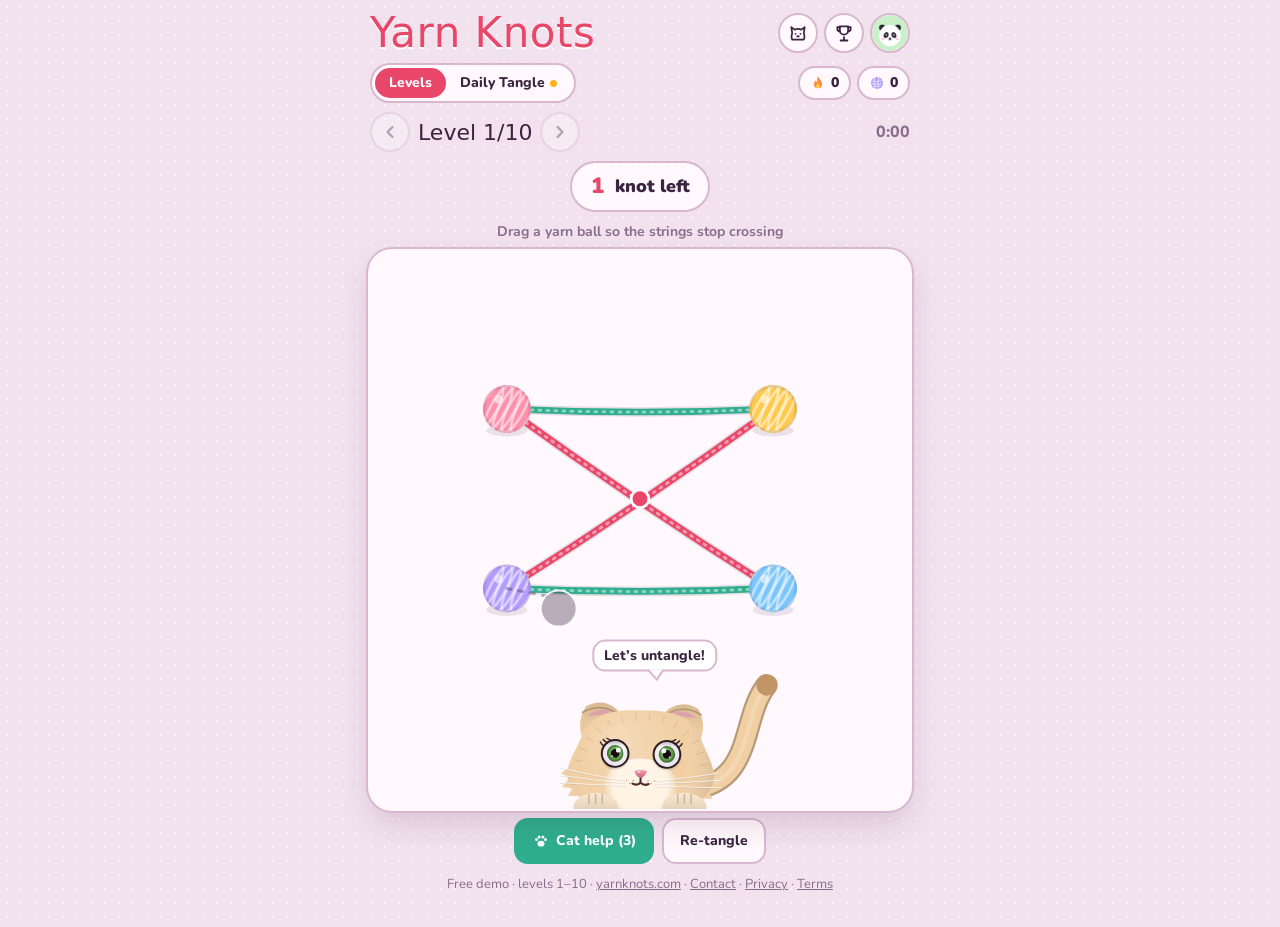
==== commit 183b8ce8: "Add files via upload" ====
--- a/index.html
+++ b/index.html
@@ -265,7 +265,7 @@
 
 <div class="app" id="game">
   <header>
-    <h1>Yarn Knots</h1>
+    <h1><a href="/" title="Yarn Knots home" style="color:inherit;text-decoration:none">Yarn Knots</a></h1>
     <div class="hbtns">
       <button class="icon-btn" id="shopbtn" type="button" aria-label="Cat shop" title="Cat shop"><svg viewBox="0 0 24 24" fill="none" stroke="currentColor" stroke-width="2.1" stroke-linecap="round" stroke-linejoin="round"><path d="M5 20c-1-2-1-5 0-8l-1-7 4 3a9 9 0 0 1 8 0l4-3-1 7c1 3 1 6 0 8z"/><path d="M9 13h.01M15 13h.01M11 16h2"/></svg></button>
       <button class="icon-btn" id="rankbtn" type="button" aria-label="Rankings" title="Rankings"><svg viewBox="0 0 24 24" fill="none" stroke="currentColor" stroke-width="2.2" stroke-linecap="round" stroke-linejoin="round"><path d="M8 21h8M12 17v4M7 4h10v5a5 5 0 0 1-10 0z"/><path d="M17 5h3v2a3 3 0 0 1-3 3M7 5H4v2a3 3 0 0 0 3 3"/></svg></button>
@@ -300,7 +300,7 @@
     <button class="btn green" id="helpbtn" type="button"><svg viewBox="0 0 24 24" fill="currentColor" aria-hidden="true"><ellipse cx="12" cy="15.5" rx="4.6" ry="3.8"/><circle cx="6" cy="10" r="2"/><circle cx="9.5" cy="6.5" r="2"/><circle cx="14.5" cy="6.5" r="2"/><circle cx="18" cy="10" r="2"/></svg><span id="helplabel">Cat help</span></button>
     <button class="btn" id="reset" type="button">Re-tangle</button>
   </div>
-  <p style="text-align:center;font-size:13px;color:var(--muted);margin:2px 0 0">Free demo · levels 1–10 · <a href="../index.html" style="color:var(--muted)">yarnknots.com</a> · <a href="../privacy/index.html" style="color:var(--muted)">Privacy</a> · <a href="../terms/index.html" style="color:var(--muted)">Terms</a></p>
+  <p style="text-align:center;font-size:13px;color:var(--muted);margin:2px 0 0">Free demo · levels 1–10 · <a href="/" style="color:var(--muted)">yarnknots.com</a> · <a href="/contact/" style="color:var(--muted)">Contact</a> · <a href="/privacy/" style="color:var(--muted)">Privacy</a> · <a href="/terms/" style="color:var(--muted)">Terms</a></p>
 </div>
 
 <section class="screen" id="showcase" hidden aria-labelledby="sc-title">
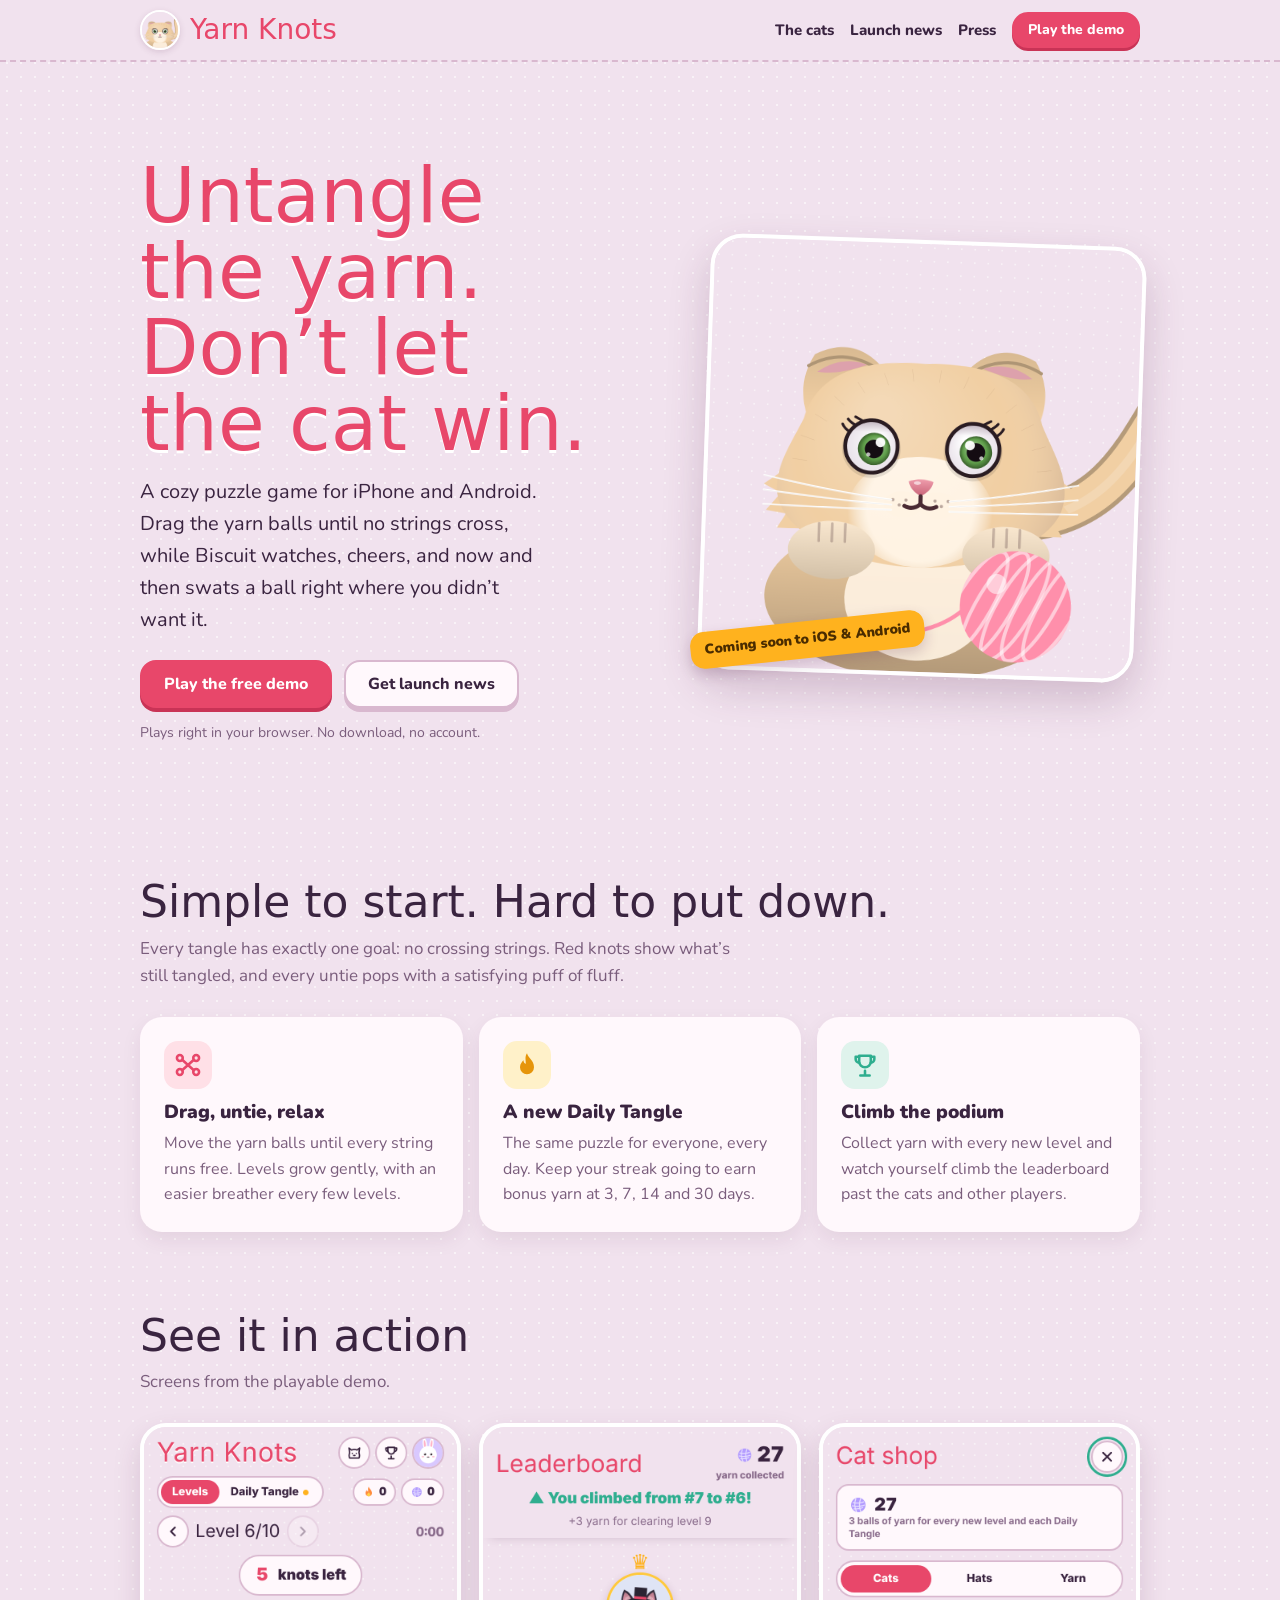
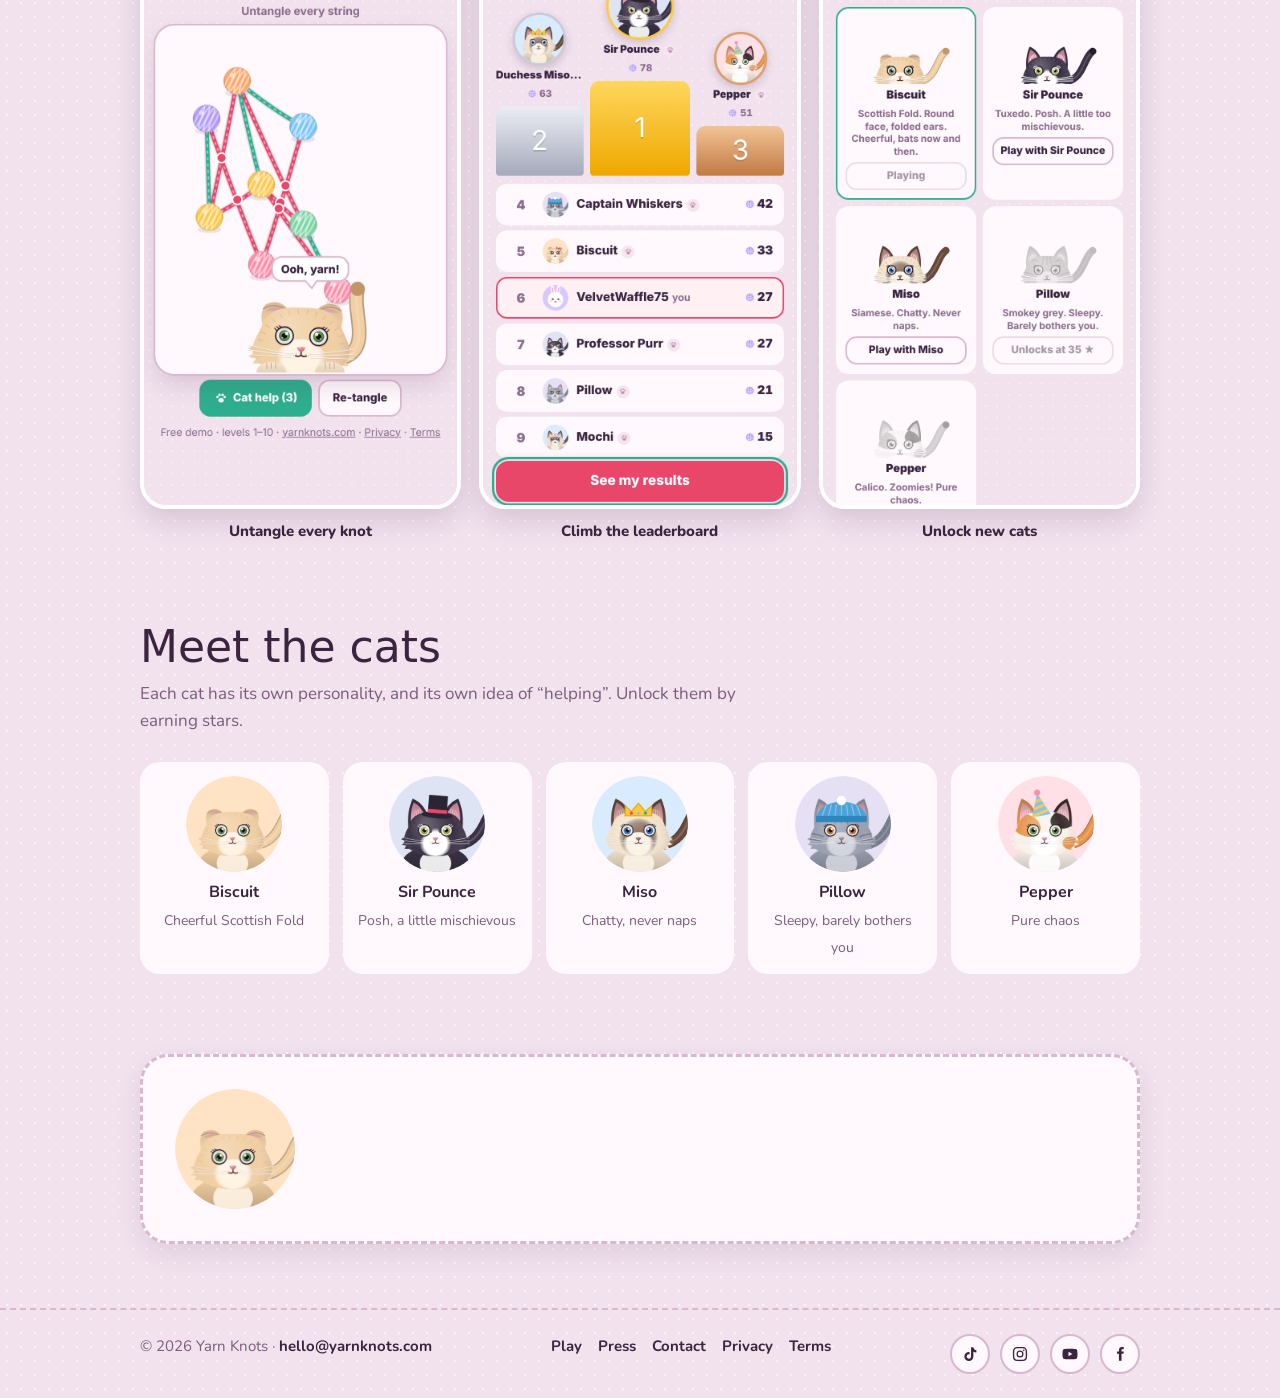
==== commit 17e0490d: "Add files via upload" ====
--- a/index.html
+++ b/index.html
@@ -2,1951 +2,124 @@
 <html lang="en">
 <head>
 <meta charset="utf-8">
-<meta name="viewport" content="width=device-width,initial-scale=1,viewport-fit=cover">
-<meta name="description" content="Play the free Yarn Knots demo: untangle the yarn before the cat gets ideas.">
-<meta property="og:title" content="Play Yarn Knots (free demo)">
-<meta property="og:description" content="Untangle the yarn. Don't let the cat win.">
+<meta name="viewport" content="width=device-width,initial-scale=1">
+<title>Yarn Knots – the cozy cat puzzle game</title>
+<meta name="description" content="Yarn Knots is a cozy puzzle game: drag the yarn balls until no strings cross, while a very helpful (and sometimes mischievous) cat watches. Play the free demo.">
+<link rel="canonical" href="https://yarnknots.com/">
+<meta property="og:type" content="website">
+<meta property="og:url" content="https://yarnknots.com/">
+<meta property="og:title" content="Yarn Knots – the cozy cat puzzle game">
+<meta property="og:description" content="Untangle the yarn. Don't let the cat win. Play the free demo.">
 <meta property="og:image" content="https://yarnknots.com/assets/og-image.png">
+<meta name="twitter:card" content="summary_large_image">
 <meta name="theme-color" content="#f1e2ee">
-<link rel="icon" href="../assets/favicon-32.png" sizes="32x32">
-<link rel="apple-touch-icon" href="../assets/icon-180.png">
-<script src="../assets/config.js"></script>
+<link rel="icon" href="assets/favicon-32.png" sizes="32x32">
+<link rel="apple-touch-icon" href="assets/icon-180.png">
+<link rel="preconnect" href="https://fonts.googleapis.com">
+<link rel="preconnect" href="https://fonts.gstatic.com" crossorigin>
+<link rel="stylesheet" href="https://fonts.googleapis.com/css2?family=Chewy&family=Nunito:wght@400;600;700;800;900&display=swap">
+<link rel="stylesheet" href="assets/style.css">
+<script src="assets/config.js"></script>
 <!-- Sender.net signup forms -->
 <script> (function (s, e, n, d, er) { s['Sender'] = er; s[er] = s[er] || function () { (s[er].q = s[er].q || []).push(arguments) }, s[er].l = 1 * new Date(); var a = e.createElement(n), m = e.getElementsByTagName(n)[0]; a.async = 1; a.src = d; m.parentNode.insertBefore(a, m) })(window, document, 'script', 'https://cdn.sender.net/accounts_resources/universal.js', 'sender'); sender("f836844f564498") </script>
-<title>Play Yarn Knots</title>
-<link rel="preconnect" href="https://fonts.googleapis.com">
-<link rel="preconnect" href="https://fonts.gstatic.com" crossorigin>
-<link rel="stylesheet" href="https://fonts.googleapis.com/css2?family=Chewy&family=Nunito:wght@400;700;800;900&display=swap">
-<style>
-/* Layout: one-screen felt play mat (title + shop/rank/sound, mode switch with streak + yarn chips, level row, counter, stitched board with the kitten, help + re-tangle),
-   plus full-screen overlays: score showcase, rankings, cat shop, and a rewarded-ad placeholder. Single light look by design. */
-:root{
-  --felt:#f1e2ee;
-  --mat:#fff8fc;
-  --stitch:#d9b8cf;
-  --tangle:#e8476a;
-  --free:#2fae8f;
-  --gold:#ffb21e;
-  --ink:#3a2440;
-  --muted:#8a6c8c;
-  --display:"Chewy", "Comic Sans MS", "Trebuchet MS", system-ui, sans-serif;
-  --body:"Nunito", system-ui, -apple-system, "Segoe UI", sans-serif;
-  color-scheme:light;
-}
-html,body{height:100%}
-[hidden]{display:none!important}
-body{background-color:var(--felt);background-image:radial-gradient(rgba(255,255,255,.55) 1px,transparent 1.5px);background-size:14px 14px;color:var(--ink);font-family:var(--body);font-size:15px;line-height:1.5}
-.app{max-width:540px;margin:0 auto;padding-inline:16px;padding-block:12px 24px;display:flex;flex-direction:column;gap:9px}
-header{display:flex;align-items:center;justify-content:space-between;gap:10px}
-.hbtns{display:flex;gap:6px}
-h1{font-family:var(--display);font-weight:400;font-size:clamp(30px,8.5vw,42px);line-height:1;margin:0;color:var(--tangle);letter-spacing:.5px;text-shadow:0 2px 0 #fff;white-space:nowrap}
-.icon-btn{flex:none;width:40px;height:40px;border-radius:50%;border:2px solid var(--stitch);background:var(--mat);color:var(--ink);cursor:pointer;display:grid;place-items:center;padding:0}
-.icon-btn svg{width:20px;height:20px}
-.icon-btn:disabled{opacity:.35;cursor:default}
-.modes{display:flex;align-items:center;justify-content:space-between;gap:8px;flex-wrap:wrap}
-.seg{display:flex;background:var(--mat);border:2px solid var(--stitch);border-radius:999px;padding:3px}
-.seg button{font:800 14px/1 var(--body);border:0;background:transparent;color:var(--ink);padding:8px 14px;border-radius:999px;cursor:pointer}
-.seg button[aria-pressed="true"]{background:var(--tangle);color:#fff}
-.seg .dot{display:inline-block;width:7px;height:7px;border-radius:50%;background:var(--gold);margin-left:5px;vertical-align:middle}
-.chips{display:flex;gap:6px}
-.chip{display:inline-flex;align-items:center;gap:5px;font:900 14px/1 var(--body);padding:7px 10px;border-radius:999px;background:var(--mat);border:2px solid var(--stitch);font-variant-numeric:tabular-nums}
-.chip svg{width:16px;height:16px}
-button.chip{cursor:pointer;color:var(--ink)}
-button.chip:focus-visible{outline:3px solid var(--free);outline-offset:2px}
-.chip.risk{border-color:var(--gold);background:#fff4d6;animation:pulse 1.6s ease-in-out infinite}
-.st-big{display:flex;align-items:center;justify-content:center;gap:8px;font:900 48px/1 var(--body);font-variant-numeric:tabular-nums;margin:4px 0}
-.st-big svg{width:44px;height:44px}
-.st-big small{font-size:16px;color:var(--muted)}
-.st-best{margin:0 0 12px;color:var(--muted);font-weight:800;font-size:14px}
-.week{display:grid;grid-template-columns:repeat(7,1fr);gap:4px;margin:0 0 14px}
-.week div{display:flex;flex-direction:column;align-items:center;gap:4px;font:800 11px/1 var(--body);color:var(--muted)}
-.week i{width:28px;height:28px;border-radius:50%;border:2px dashed var(--stitch);display:grid;place-items:center;font-style:normal}
-.week i.on{border:0;background:#ffe2c7}
-.week i.on svg{width:18px;height:18px}
-.week i.today{border-color:var(--gold);border-style:solid}
-.miles{list-style:none;margin:0 0 14px;padding:0;display:flex;flex-direction:column;gap:6px;text-align:left}
-.miles li{display:grid;grid-template-columns:minmax(0,1fr) auto;align-items:center;gap:4px 10px;background:#fff;border-radius:12px;padding:8px 12px;border:2px solid transparent}
-.miles li.next{border-color:var(--gold)}
-.miles li.done{opacity:.6}
-.miles b{font-weight:900}
-.miles .rw{font-weight:900;color:#5b3fa8;display:flex;align-items:center;gap:3px}
-.miles .rw svg{width:14px;height:14px}
-.miles .mbar{grid-column:1/-1;height:6px;border-radius:99px;background:#f1e2ee;overflow:hidden}
-.miles .mbar span{display:block;height:100%;background:var(--gold);border-radius:99px}
-.chip.bump{animation:chipbump .4s ease}
-@keyframes chipbump{40%{transform:scale(1.18)}}
-.bar{display:flex;align-items:center;justify-content:space-between;gap:10px;min-height:40px}
-.stepper{display:flex;align-items:center;gap:8px}
-.lvl{font-family:var(--display);font-size:22px;min-width:84px;text-align:center}
-.timer{font-variant-numeric:tabular-nums;font-weight:800;font-size:16px;color:var(--muted)}
-.counter{align-self:center;display:inline-flex;align-items:center;gap:10px;padding:7px 18px;border-radius:999px;background:var(--mat);border:2px solid var(--stitch);font-weight:900;font-size:18px;transition:transform .15s ease, background-color .3s ease, color .3s ease}
-.counter .n{font-variant-numeric:tabular-nums;color:var(--tangle);font-size:22px;min-width:1.2ch;text-align:center}
-.counter.bump{transform:scale(1.12)}
-.counter.done{background:var(--free);border-color:var(--free);color:#fff}
-.counter.done .n{color:#fff}
-.goal{margin:0;text-align:center;color:var(--muted);font-weight:700;font-size:14px;min-height:1.4em;text-wrap:balance}
-.board-wrap{position:relative;width:100%;aspect-ratio:5/6;max-height:62vh;margin:0 auto}
-@supports (height:100svh){.board-wrap{max-height:max(260px,min(62svh,calc(100svh - var(--chrome,330px))))}}
-.app{padding-bottom:calc(32px + env(safe-area-inset-bottom,0px))}
-#cv{display:block;width:100%;height:100%;touch-action:none;border-radius:22px;background:var(--mat);box-shadow:0 0 0 2px var(--mat),0 0 0 4px var(--stitch),0 14px 30px rgba(80,30,70,.15)}
-.mischief{position:absolute;left:50%;top:14px;transform:translateX(-50%);font-family:var(--display);font-size:22px;color:#fff;background:var(--ink);padding:4px 14px;border-radius:999px;pointer-events:none;animation:mis 1.6s ease both}
-@keyframes mis{0%{opacity:0;transform:translateX(-50%) scale(.6) rotate(-6deg)}15%{opacity:1;transform:translateX(-50%) scale(1.1) rotate(3deg)}80%{opacity:1}100%{opacity:0;transform:translateX(-50%) scale(1)}}
-.controls{display:flex;justify-content:center;flex-wrap:wrap;gap:8px}
-.btn{font:800 14px/1 var(--body);padding:12px 16px;border-radius:14px;border:2px solid var(--stitch);background:var(--mat);color:var(--ink);cursor:pointer;display:inline-flex;align-items:center;justify-content:center;gap:6px}
-.btn svg{width:18px;height:18px}
-.btn:hover{border-color:var(--tangle)}
-.btn:disabled{opacity:.45;cursor:default}
-.btn.primary{background:var(--tangle);border-color:var(--tangle);color:#fff}
-.btn.green{background:var(--free);border-color:var(--free);color:#fff}
-.btn.pulse{animation:pulse 1.2s ease-in-out infinite}
-@keyframes pulse{50%{transform:scale(1.07);box-shadow:0 0 0 6px rgba(47,174,143,.25)}}
-.btn.big{font-size:17px;padding:15px 22px;border-radius:16px}
-.btn:focus-visible,.icon-btn:focus-visible,.tab:focus-visible,.seg button:focus-visible{outline:3px solid var(--free);outline-offset:2px}
-.toast{position:fixed;left:50%;bottom:calc(20px + env(safe-area-inset-bottom,0px));transform:translateX(-50%);background:var(--ink);color:#fff;font-weight:800;font-size:14px;padding:10px 16px;border-radius:14px;z-index:60;max-width:calc(100% - 32px);text-align:center;animation:toast 2.6s ease both;pointer-events:none}
-@keyframes toast{0%{opacity:0;transform:translate(-50%,10px)}10%,85%{opacity:1;transform:translate(-50%,0)}100%{opacity:0}}
-
-/* overlays */
-.screen{position:fixed;inset:0;z-index:20;background-color:var(--felt);background-image:radial-gradient(rgba(255,255,255,.55) 1px,transparent 1.5px);background-size:14px 14px;overflow-y:auto;padding-top:env(safe-area-inset-top,0px);padding-bottom:env(safe-area-inset-bottom,0px);animation:screenin .3s ease both}
-@keyframes screenin{from{opacity:0;transform:translateY(16px)}to{opacity:1;transform:none}}
-.screen .inner{max-width:460px;margin:0 auto;padding-inline:16px;padding-block:14px 28px;display:flex;flex-direction:column;gap:12px}
-.screen-top{display:flex;align-items:center;justify-content:space-between;gap:10px}
-.screen-top h2{font-family:var(--display);font-weight:400;font-size:30px;margin:0;color:var(--tangle)}
-.modal{position:fixed;inset:0;z-index:40;background:rgba(58,36,64,.45);display:grid;place-items:center;padding:16px}
-.sheet{width:min(100%,360px);box-sizing:border-box;background:var(--mat);border-radius:22px;padding:20px;text-align:center;box-shadow:0 20px 50px rgba(0,0,0,.3);animation:screenin .25s ease both}
-.sheet h3{font-family:var(--display);font-weight:400;font-size:26px;margin:0 0 4px;color:var(--ink);text-wrap:balance}
-.sheet p{margin:0 0 14px;color:var(--muted);font-weight:700;font-size:14px}
-.sheet .stack{display:flex;flex-direction:column;gap:8px}
-.ad-video{aspect-ratio:16/9;border-radius:14px;background:repeating-linear-gradient(45deg,#efe0ea 0 12px,#f7ecf3 12px 24px);display:grid;place-items:center;margin-bottom:12px;color:var(--muted);font-weight:800}
-.ad-video b{font-size:40px;color:var(--ink);display:block;line-height:1}
-
-/* showcase */
-#catcv{display:block;width:100%;height:170px}
-.sign{position:relative;margin-top:-22px;background:var(--mat);border:3px solid #c98b57;border-radius:20px;padding:26px 18px 18px;text-align:center;box-shadow:0 6px 0 #c98b57,0 18px 30px rgba(80,30,70,.18)}
-.sign::before{content:"";position:absolute;inset:6px;border:2px dashed var(--stitch);border-radius:14px;pointer-events:none}
-.sign .eyebrow{font:900 12px/1 var(--body);letter-spacing:.14em;text-transform:uppercase;color:var(--muted)}
-.sign h3{font-family:var(--display);font-weight:400;font-size:32px;line-height:1.1;margin:4px 0 2px;color:var(--free);text-wrap:balance}
-.bigstars{display:flex;justify-content:center;gap:6px;font-size:40px;line-height:1;margin:4px 0}
-.bigstars span{color:#eadbe5;display:inline-block}
-.bigstars span.on{color:var(--gold);animation:starpop .5s cubic-bezier(.3,1.8,.5,1) both;text-shadow:0 2px 0 #e6950a}
-@keyframes starpop{from{transform:scale(0) rotate(-40deg)}to{transform:scale(1) rotate(0)}}
-.bigtime{font:900 42px/1 var(--body);font-variant-numeric:tabular-nums;margin:8px 0 6px}
-.badges{position:relative;display:flex;flex-wrap:wrap;gap:6px;justify-content:center;min-height:28px}
-.badge{font:800 13px/1 var(--body);padding:7px 11px;border-radius:999px;background:#fde7ee;color:var(--tangle)}
-.badge.best{background:var(--gold);color:#5a3500}
-.badge.rank{background:#dff3ec;color:#1d7a63}
-.badge.yarn{background:#efe6ff;color:#5b3fa8}
-.badge.new{background:var(--ink);color:#fff}
-.interstitial{background:#241a29;background-image:none;z-index:30}
-.in-wrap{min-height:100%;max-width:520px;margin:0 auto;display:flex;flex-direction:column;padding-inline:16px;padding-block:14px 24px;box-sizing:border-box}
-.in-top{display:flex;justify-content:space-between;align-items:center}
-.in-tag{font:900 12px/1 var(--body);letter-spacing:.14em;text-transform:uppercase;color:#241a29;background:#ffc94d;padding:5px 9px;border-radius:6px}
-.in-close{width:40px;height:40px;border-radius:50%;border:2px solid rgba(255,255,255,.35);background:rgba(255,255,255,.08);color:#fff;font:900 16px/1 var(--body);cursor:pointer;display:grid;place-items:center;padding:0;font-variant-numeric:tabular-nums}
-.in-close:disabled{cursor:default;opacity:.8}
-.in-close:focus-visible{outline:3px solid #ffc94d;outline-offset:2px}
-.in-body{flex:1;display:flex;flex-direction:column;justify-content:center;gap:16px;padding-block:20px}
-.in-frame{aspect-ratio:9/14;max-height:68vh;width:100%;margin:0 auto;border-radius:18px;border:2px dashed rgba(255,255,255,.3);background:repeating-linear-gradient(45deg,rgba(255,255,255,.04) 0 14px,rgba(255,255,255,.08) 14px 28px);display:grid;place-items:center;text-align:center;color:rgba(255,255,255,.7);padding:20px;box-sizing:border-box}
-.in-frame b{display:block;font-family:var(--display);font-weight:400;font-size:30px;color:#fff;margin-bottom:6px}
-.in-frame span{font-size:14px;font-weight:700;max-width:30ch;display:inline-block}
-.in-next{margin:0;text-align:center;color:rgba(255,255,255,.65);font-weight:800}
-.row{display:flex;flex-wrap:wrap;gap:8px;justify-content:center}
-.row .grow{flex:1 1 100%}
-.share-text{width:100%;box-sizing:border-box;background:var(--mat);color:var(--ink);border:2px solid var(--stitch);border-radius:12px;padding:8px;font:13px/1.4 var(--body);resize:none}
-
-/* tabs + lists */
-.tabs{display:flex;gap:4px;background:var(--mat);border:2px solid var(--stitch);border-radius:999px;padding:4px}
-.tab{flex:1;font:800 14px/1 var(--body);padding:10px 6px;border-radius:999px;border:0;background:transparent;color:var(--ink);cursor:pointer;white-space:nowrap}
-.tab[aria-selected="true"]{background:var(--tangle);color:#fff}
-.board-list{list-style:none;margin:0;padding:0;display:flex;flex-direction:column;gap:6px}
-.board-list li{display:grid;grid-template-columns:34px 32px minmax(0,1fr) auto;align-items:center;gap:10px;background:var(--mat);border:2px solid transparent;border-radius:14px;padding:8px 12px}
-.board-list li.me{border-color:var(--tangle);background:#fff0f4}
-.board-list .pos{font:900 16px/1 var(--body);text-align:center;color:var(--muted);font-variant-numeric:tabular-nums}
-#rk-list li:nth-child(1) .pos{color:#d99a00}
-#rk-list li:nth-child(2) .pos{color:#8f8fa3}
-#rk-list li:nth-child(3) .pos{color:#b9774a}
-.board-list img{width:32px;height:32px;border-radius:50%;object-fit:cover}
-.board-list .who{font-weight:800;overflow:hidden;text-overflow:ellipsis;white-space:nowrap}
-.board-list .who small{color:var(--muted);font-weight:700;margin-left:4px}
-.board-list .val{font-weight:900;font-variant-numeric:tabular-nums;text-align:right}
-.board-list .val small{display:block;font-size:12px;color:var(--muted);font-weight:700}
-.note{margin:0;color:var(--muted);font-size:14px;text-align:center;text-wrap:balance}
-.empty{padding:24px 12px;text-align:center;color:var(--muted);background:rgba(255,255,255,.5);border-radius:14px;border:2px dashed var(--stitch)}
-
-/* shop */
-.wallet{display:flex;align-items:center;justify-content:space-between;gap:10px;background:var(--mat);border-radius:16px;padding:12px 14px;border:2px solid var(--stitch)}
-.wallet .amt{display:flex;align-items:center;gap:8px;font:900 22px/1 var(--body);font-variant-numeric:tabular-nums}
-.wallet .amt svg{width:24px;height:24px}
-.wallet small{display:block;font:700 12px/1.3 var(--body);color:var(--muted)}
-.grid{display:grid;grid-template-columns:repeat(auto-fill,minmax(130px,1fr));gap:8px}
-.item{background:var(--mat);border:2px solid transparent;border-radius:16px;padding:10px;display:flex;flex-direction:column;align-items:center;gap:6px;text-align:center;min-width:0}
-.item.on{border-color:var(--free)}
-.item canvas{width:100%;height:84px;display:block}
-.item .nm{font-weight:900;font-size:14px;line-height:1.2}
-.item .ds{font-size:12px;color:var(--muted);font-weight:700;line-height:1.3;min-height:2.6em}
-.item .btn{width:100%;padding:9px 8px;font-size:13px}
-.item.locked canvas{filter:grayscale(1) opacity(.45)}
-.avatar-btn{flex:none;width:40px;height:40px;border-radius:50%;border:2px solid var(--stitch);padding:0;overflow:hidden;background:var(--mat);cursor:pointer}
-.avatar-btn img{width:100%;height:100%;display:block}
-.avatar-btn:focus-visible{outline:3px solid var(--free);outline-offset:2px}
-.pd-sticky{position:sticky;top:0;z-index:6;background:var(--felt);margin-inline:-16px;padding:8px 16px 10px;display:flex;flex-direction:column;gap:6px;box-shadow:0 8px 12px -10px rgba(80,30,70,.25)}
-.pd-head{display:flex;justify-content:space-between;align-items:center;gap:10px}
-.pd-head h2{font-family:var(--display);font-weight:400;font-size:30px;margin:0;color:var(--tangle)}
-.pd-total{text-align:right}
-.pd-total b{display:block;font:900 26px/1 var(--body);font-variant-numeric:tabular-nums}
-.pd-total .yi.big{width:22px;height:22px;vertical-align:-3px;margin-right:4px}
-.pd-total>span{font:800 12px/1.2 var(--body);color:var(--muted)}
-.move{margin:0;text-align:center;font:900 19px/1.3 var(--body);color:var(--ink)}
-.move.up{color:var(--free)}
-.podium{display:grid;grid-template-columns:1fr 1.15fr 1fr;align-items:end;gap:8px;margin:6px 0 10px}
-.pcol{display:flex;flex-direction:column;align-items:center;gap:3px;min-width:0;text-align:center}
-.pcol img{width:60px;height:60px;border-radius:50%;border:3px solid #fff;box-shadow:0 4px 10px rgba(80,30,70,.18);background:#fff}
-.p1 img{width:78px;height:78px;border-color:#ffc93c}
-.p2 img{border-color:#c9cbd6}
-.p3 img{border-color:#d9a06a}
-.crown{font-size:26px;line-height:1;color:var(--gold);margin-bottom:-4px}
-.pname{font-weight:900;font-size:13px;max-width:100%;overflow:hidden;text-overflow:ellipsis;white-space:nowrap}
-.pcol.me .pname{color:var(--tangle)}
-.ppts{font-weight:800;font-size:12px;color:var(--muted);font-variant-numeric:tabular-nums;margin-bottom:4px}
-.pwho{display:flex;flex-direction:column;align-items:center;gap:3px;min-width:0;max-width:100%}
-.podium.still .block{animation:none}
-.yi{width:13px;height:13px;vertical-align:-2px;margin-right:3px}
-.ppts .yi{width:12px;height:12px}
-.block{width:100%;border-radius:12px 12px 4px 4px;display:grid;place-items:center;font-family:var(--display);font-size:34px;color:#fff;text-shadow:0 2px 0 rgba(0,0,0,.15);transform-origin:bottom;animation:podrise .6s cubic-bezier(.3,1.4,.5,1) both}
-.p1 .block{height:118px;background:linear-gradient(#ffd75e,#f0a800)}
-.p2 .block{height:86px;background:linear-gradient(#eceef5,#a7aabb);animation-delay:.15s}
-.p3 .block{height:62px;background:linear-gradient(#f3c497,#c27b44);animation-delay:.3s}
-@keyframes podrise{from{transform:scaleY(0)}to{transform:scaleY(1)}}
-.bot{display:inline-block;margin-left:5px;background:#ece3f0;color:var(--muted);border-radius:6px;padding:1px 5px;font:900 10px/1.4 var(--body);text-transform:uppercase;letter-spacing:.06em;vertical-align:middle}
-.catmark{display:inline-grid;place-items:center;width:16px;height:16px;margin-left:5px;vertical-align:-2px;border-radius:50%;background:#f3e6ee}
-.catmark svg{width:11px;height:11px;fill:#c98bb0}
-.board-list li.gap{display:block;text-align:center;background:none;padding:0;color:var(--muted);font-weight:900}
-.sticky-go{position:sticky;bottom:0;padding-block:12px 4px;background:linear-gradient(rgba(241,226,238,0),var(--felt) 35%);display:flex}
-.sticky-go{flex-direction:column;gap:8px}
-.sticky-go .btn{flex:1;width:100%}
-.btn.double{background:var(--gold);border-color:var(--gold);color:#4a2c00;animation:pulse 1.4s ease-in-out infinite}
-.pf-card{background:var(--mat);border-radius:18px;padding:16px;display:flex;flex-direction:column;align-items:center;gap:8px}
-.pf-big{width:96px;height:96px;border-radius:50%;border:3px solid #fff;box-shadow:0 4px 12px rgba(80,30,70,.18)}
-.pf-card label{font:800 13px/1 var(--body);color:var(--muted);align-self:flex-start;margin-top:4px}
-.pf-row{display:flex;gap:8px;width:100%;align-items:center;box-sizing:border-box}
-#pf-name{flex:1;min-width:0;font:800 17px/1.2 var(--body);padding:11px 12px;border-radius:12px;border:2px solid var(--stitch);background:#fff;color:var(--ink)}
-#pf-name:focus{outline:3px solid var(--free);outline-offset:1px}
-.pf-h{margin:4px 0 0;font:900 15px/1 var(--body)}
-.av-grid{display:grid;grid-template-columns:repeat(4,1fr);gap:10px}
-.av-opt{border:3px solid transparent;border-radius:50%;padding:0;background:none;cursor:pointer;aspect-ratio:1;min-width:0}
-.av-opt img{width:100%;height:100%;border-radius:50%;display:block}
-.av-opt[aria-pressed="true"]{border-color:var(--tangle);transform:scale(1.06)}
-.av-opt:focus-visible{outline:3px solid var(--free);outline-offset:2px}
-.settings{justify-content:space-between;background:var(--mat);border-radius:14px;padding:8px 12px;font-weight:800}
-.settings small{display:block;font-weight:700;font-size:12px;color:var(--muted)}
-/* cheers: big bouncy encouragement over the board */
-.cheer{position:absolute;left:50%;top:38%;z-index:3;pointer-events:none;white-space:nowrap;font-family:var(--display);font-weight:400;font-size:clamp(36px,11vw,58px);line-height:1;letter-spacing:.5px;
-  background:linear-gradient(180deg,#fff27a 0%,#ffb21e 45%,#ff6f91 100%);-webkit-background-clip:text;background-clip:text;color:transparent;
-  filter:drop-shadow(0 2px 0 #fff) drop-shadow(0 3px 0 #e8476a) drop-shadow(0 8px 10px rgba(120,30,80,.25));animation:cheer 1.35s cubic-bezier(.2,1.5,.4,1) both}
-.cheer.t1{font-size:clamp(30px,9vw,46px)}
-.cheer.t3{background-image:linear-gradient(90deg,#ff6f91,#ffb21e,#7ed6a5,#7cc6fe,#b39cff,#ff6f91);background-size:200% 100%;animation:cheer 1.5s cubic-bezier(.2,1.5,.4,1) both,rainbow 1.2s linear infinite}
-.cheer.win{top:30%;font-size:clamp(44px,13vw,68px);animation-duration:1.8s}
-@keyframes cheer{0%{opacity:0;transform:translate(-50%,-50%) scale(.3) rotate(-8deg)}18%{opacity:1;transform:translate(-50%,-50%) scale(1.12) rotate(3deg)}30%{transform:translate(-50%,-50%) scale(.96) rotate(-1deg)}42%{transform:translate(-50%,-50%) scale(1) rotate(0)}80%{opacity:1;transform:translate(-50%,-58%) scale(1)}100%{opacity:0;transform:translate(-50%,-75%) scale(.92)}}
-@keyframes rainbow{to{background-position:200% 0}}
-.spark{position:absolute;z-index:3;pointer-events:none;font-size:18px;line-height:1;color:var(--gold);text-shadow:0 1px 0 #fff;animation:spark .9s ease-out both}
-@keyframes spark{0%{opacity:0;transform:translate(-50%,-50%) scale(.2)}20%{opacity:1}100%{opacity:0;transform:translate(calc(-50% + var(--dx)),calc(-50% + var(--dy))) scale(1) rotate(160deg)}}
-@media (prefers-reduced-motion: reduce){.cheer,.cheer.t3{animation:fadecheer 1.4s ease both}.spark{display:none}}
-@keyframes fadecheer{0%{opacity:0;transform:translate(-50%,-50%)}15%,80%{opacity:1;transform:translate(-50%,-50%)}100%{opacity:0;transform:translate(-50%,-50%)}}
-@media (prefers-reduced-motion: reduce){.block{animation:none}}
-@media (prefers-reduced-motion: reduce){.screen,.sheet,.bigstars span.on,.mischief,.chip.bump,.toast{animation:none}.counter{transition:none}.btn.pulse,.btn.double,.chip.risk{animation:none}}
-</style>
-<style>body{margin:0}:root{padding-top:env(safe-area-inset-top,0px);padding-bottom:env(safe-area-inset-bottom,0px)}</style>
 </head>
 <body>
+<header class="top">
+  <div class="wrap">
+    <a class="brand" href="index.html"><img src="assets/icon-180.png" alt=""><span>Yarn Knots</span></a>
+    <nav class="nav" aria-label="Main">
+      <a href="#cats">The cats</a>
+      <a href="#signup">Launch news</a>
+      <a href="press/index.html">Press</a>
+      <a class="btn small" href="play/index.html">Play the demo</a>
+    </nav>
+  </div>
+</header>
 
+<main>
+  <section class="hero">
+    <div class="wrap">
+      <div>
+        <h1>Untangle the yarn. Don’t let the cat win.</h1>
+        <p class="lead">A cozy puzzle game for iPhone and Android. Drag the yarn balls until no strings cross, while Biscuit watches, cheers, and now and then swats a ball right where you didn’t want it.</p>
+        <div class="ctas">
+          <a class="btn" href="play/index.html">Play the free demo</a>
+          <a class="btn ghost" href="#signup">Get launch news</a>
+        </div>
+        <p class="note">Plays right in your browser. No download, no account.</p>
+      </div>
+      <div class="hero-art">
+        <img src="assets/biscuit.png" alt="Biscuit, a cream Scottish Fold cat, holding a pink ball of yarn" width="540" height="540">
+        <span class="sticker">Coming soon to iOS &amp; Android</span>
+      </div>
+    </div>
+  </section>
 
-<svg width="0" height="0" style="position:absolute" aria-hidden="true" focusable="false">
-  <symbol id="i-yarn" viewBox="0 0 24 24"><circle cx="12" cy="12" r="9" fill="#b39cff"/><path d="M5 9c4 1 10 1 14-1M4 13c5 1 11 1 16-1M6 17c4 0 9 0 12-2M9 4c-2 5-2 11 1 17M15 3.8c-2 5-2 11 0 16.6" stroke="#fff" stroke-opacity=".7" stroke-width="1.3" fill="none"/></symbol>
-  <symbol id="i-fire" viewBox="0 0 24 24"><path d="M12 2c1 4 6 6 6 12a6 6 0 0 1-12 0c0-3 2-5 3-6 0 2 1 3 2 3 0-4-1-6 1-9z" fill="#ff8a3d"/><path d="M12 12c1 2 3 3 3 5a3 3 0 0 1-6 0c0-1.5 1-2.5 3-5z" fill="#ffd24a"/></symbol>
-</svg>
+  <section aria-labelledby="how">
+    <div class="wrap">
+      <h2 class="h2" id="how">Simple to start. Hard to put down.</h2>
+      <p class="sub">Every tangle has exactly one goal: no crossing strings. Red knots show what’s still tangled, and every untie pops with a satisfying puff of fluff.</p>
+      <div class="cards">
+        <div class="card"><div class="ic" style="background:#ffe0e7"><svg viewBox="0 0 24 24" fill="none" stroke="#e8476a" stroke-width="2.2" stroke-linecap="round"><circle cx="5" cy="6" r="2.5"/><circle cx="19" cy="18" r="2.5"/><circle cx="19" cy="6" r="2.5"/><circle cx="5" cy="18" r="2.5"/><path d="M7 7.5l10 9M17 7.5l-10 9"/></svg></div><h3>Drag, untie, relax</h3><p>Move the yarn balls until every string runs free. Levels grow gently, with an easier breather every few levels.</p></div>
+        <div class="card"><div class="ic" style="background:#fff1c9"><svg viewBox="0 0 24 24" fill="#e6950a"><path d="M12 2c1 4 6 6 6 12a6 6 0 0 1-12 0c0-3 2-5 3-6 0 2 1 3 2 3 0-4-1-6 1-9z"/></svg></div><h3>A new Daily Tangle</h3><p>The same puzzle for everyone, every day. Keep your streak going to earn bonus yarn at 3, 7, 14 and 30 days.</p></div>
+        <div class="card"><div class="ic" style="background:#dff3ec"><svg viewBox="0 0 24 24" fill="none" stroke="#2fae8f" stroke-width="2.2" stroke-linecap="round" stroke-linejoin="round"><path d="M8 21h8M12 17v4M7 4h10v5a5 5 0 0 1-10 0z"/><path d="M17 5h3v2a3 3 0 0 1-3 3M7 5H4v2a3 3 0 0 0 3 3"/></svg></div><h3>Climb the podium</h3><p>Collect yarn with every new level and watch yourself climb the leaderboard past the cats and other players.</p></div>
+      </div>
+    </div>
+  </section>
 
-<div class="app" id="game">
-  <header>
-    <h1><a href="/" title="Yarn Knots home" style="color:inherit;text-decoration:none">Yarn Knots</a></h1>
-    <div class="hbtns">
-      <button class="icon-btn" id="shopbtn" type="button" aria-label="Cat shop" title="Cat shop"><svg viewBox="0 0 24 24" fill="none" stroke="currentColor" stroke-width="2.1" stroke-linecap="round" stroke-linejoin="round"><path d="M5 20c-1-2-1-5 0-8l-1-7 4 3a9 9 0 0 1 8 0l4-3-1 7c1 3 1 6 0 8z"/><path d="M9 13h.01M15 13h.01M11 16h2"/></svg></button>
-      <button class="icon-btn" id="rankbtn" type="button" aria-label="Rankings" title="Rankings"><svg viewBox="0 0 24 24" fill="none" stroke="currentColor" stroke-width="2.2" stroke-linecap="round" stroke-linejoin="round"><path d="M8 21h8M12 17v4M7 4h10v5a5 5 0 0 1-10 0z"/><path d="M17 5h3v2a3 3 0 0 1-3 3M7 5H4v2a3 3 0 0 0 3 3"/></svg></button>
-      <button class="avatar-btn" id="profbtn" type="button" aria-label="Profile" title="Profile"><img id="profimg" alt=""></button>
+  <section aria-labelledby="see">
+    <div class="wrap">
+      <h2 class="h2" id="see">See it in action</h2>
+      <p class="sub">Screens from the playable demo.</p>
+      <div class="shots">
+        <figure><img src="assets/shot-play.png" alt="A level in progress: red knots mark crossing strings while Biscuit watches from the bottom of the board" loading="lazy" width="390" height="844"><figcaption>Untangle every knot</figcaption></figure>
+        <figure><img src="assets/shot-podium.png" alt="The leaderboard podium with the top three players and a list below" loading="lazy" width="390" height="844"><figcaption>Climb the leaderboard</figcaption></figure>
+        <figure><img src="assets/shot-cats.png" alt="The cat shop showing Biscuit, Sir Pounce, Miso and Pillow" loading="lazy" width="390" height="844"><figcaption>Unlock new cats</figcaption></figure>
+      </div>
     </div>
-  </header>
-  <div class="modes">
-    <div class="seg" role="group" aria-label="Game mode">
-      <button type="button" id="m-levels" aria-pressed="true">Levels</button>
-      <button type="button" id="m-daily" aria-pressed="false">Daily Tangle<span class="dot" id="dailydot" hidden></span></button>
+  </section>
+
+  <section id="cats" aria-labelledby="meet">
+    <div class="wrap">
+      <h2 class="h2" id="meet">Meet the cats</h2>
+      <p class="sub">Each cat has its own personality, and its own idea of “helping”. Unlock them by earning stars.</p>
+      <div class="cats">
+        <div class="cat"><img src="assets/cat-ginger.png" alt="" loading="lazy"><b>Biscuit</b><span>Cheerful Scottish Fold</span></div>
+        <div class="cat"><img src="assets/cat-tux.png" alt="" loading="lazy"><b>Sir Pounce</b><span>Posh, a little mischievous</span></div>
+        <div class="cat"><img src="assets/cat-siamese.png" alt="" loading="lazy"><b>Miso</b><span>Chatty, never naps</span></div>
+        <div class="cat"><img src="assets/cat-smokey.png" alt="" loading="lazy"><b>Pillow</b><span>Sleepy, barely bothers you</span></div>
+        <div class="cat"><img src="assets/cat-calico.png" alt="" loading="lazy"><b>Pepper</b><span>Pure chaos</span></div>
+      </div>
     </div>
-    <div class="chips">
-      <button class="chip" id="streakchip" type="button" title="Daily streak" aria-label="Daily streak"><svg aria-hidden="true"><use href="#i-fire"/></svg><span id="streak">0</span></button>
-      <span class="chip" id="yarnchip" title="Yarn"><svg aria-hidden="true"><use href="#i-yarn"/></svg><span id="yarn">0</span></span>
+  </section>
+
+  <section id="signup" aria-label="Launch news">
+    <div class="wrap">
+      <div class="signup">
+        <img src="assets/cat-ginger.png" alt="">
+        <div class="signup-form">
+          <div class="sender-form-field" data-sender-form-id="mv7i5nttbmzvqaj51vb"></div>
+          <p class="signup-fallback" hidden>The signup form didn’t load (an ad blocker can do this). Email <a data-email href="mailto:hello@yarnknots.com">hello@yarnknots.com</a> with “Launch news” and we’ll add you.</p>
+        </div>
+      </div>
+    </div>
+  </section>
+</main>
+
+<footer>
+  <div class="wrap">
+    <div>© <span data-year>2026</span> Yarn Knots · <a data-email href="mailto:hello@yarnknots.com">hello@yarnknots.com</a></div>
+    <nav aria-label="Footer">
+      <a href="play/index.html">Play</a><a href="press/index.html">Press</a><a href="contact/index.html">Contact</a><a href="privacy/index.html">Privacy</a><a href="terms/index.html">Terms</a>
+    </nav>
+    <div class="socials">
+      <a data-social="tiktok" href="#" aria-label="Yarn Knots on TikTok"><svg viewBox="0 0 24 24"><path d="M16.5 3c.4 2.2 1.8 3.7 4 4v3.1c-1.5 0-2.9-.4-4-1.1v6.3a6 6 0 1 1-6-6c.3 0 .6 0 .9.1v3.2a2.9 2.9 0 1 0 2 2.7V3z"/></svg></a>
+      <a data-social="instagram" href="#" aria-label="Yarn Knots on Instagram"><svg viewBox="0 0 24 24"><path d="M12 7.3a4.7 4.7 0 1 0 0 9.4 4.7 4.7 0 0 0 0-9.4zm0 7.7a3 3 0 1 1 0-6 3 3 0 0 1 0 6zM17 6a1.1 1.1 0 1 0 0 2.2A1.1 1.1 0 0 0 17 6zM12 2.5c-2.6 0-2.9 0-3.9.1-3.4.2-5.3 2-5.5 5.5-.1 1-.1 1.3-.1 3.9s0 2.9.1 3.9c.2 3.4 2.1 5.3 5.5 5.5 1 .1 1.3.1 3.9.1s2.9 0 3.9-.1c3.4-.2 5.3-2.1 5.5-5.5.1-1 .1-1.3.1-3.9s0-2.9-.1-3.9c-.2-3.4-2.1-5.3-5.5-5.5-1-.1-1.3-.1-3.9-.1zm0 1.7c2.5 0 2.8 0 3.8.1 2.5.1 3.7 1.3 3.8 3.8.1 1 .1 1.3.1 3.8s0 2.8-.1 3.8c-.1 2.5-1.3 3.7-3.8 3.8-1 .1-1.3.1-3.8.1s-2.8 0-3.8-.1c-2.5-.1-3.7-1.3-3.8-3.8-.1-1-.1-1.3-.1-3.8s0-2.8.1-3.8c.1-2.5 1.3-3.7 3.8-3.8 1-.1 1.3-.1 3.8-.1z"/></svg></a>
+      <a data-social="youtube" href="#" aria-label="Yarn Knots on YouTube"><svg viewBox="0 0 24 24"><path d="M21.6 7.2a2.5 2.5 0 0 0-1.8-1.8C18.3 5 12 5 12 5s-6.3 0-7.8.4A2.5 2.5 0 0 0 2.4 7.2C2 8.8 2 12 2 12s0 3.2.4 4.8a2.5 2.5 0 0 0 1.8 1.8C5.7 19 12 19 12 19s6.3 0 7.8-.4a2.5 2.5 0 0 0 1.8-1.8c.4-1.6.4-4.8.4-4.8s0-3.2-.4-4.8zM10 15V9l5.2 3z"/></svg></a>
+      <a data-social="facebook" href="#" aria-label="Yarn Knots on Facebook"><svg viewBox="0 0 24 24"><path d="M14 8.5V6.8c0-.8.2-1.3 1.4-1.3H17V2.6c-.3 0-1.3-.1-2.4-.1-2.4 0-4 1.4-4 4.1v1.9H8v3.2h2.6V21H14v-9.3h2.6l.4-3.2z"/></svg></a>
     </div>
   </div>
-  <div class="bar">
-    <div class="stepper" id="stepper">
-      <button class="icon-btn" id="prev" type="button" aria-label="Previous level"><svg viewBox="0 0 24 24" fill="none" stroke="currentColor" stroke-width="2.6" stroke-linecap="round" stroke-linejoin="round"><path d="m15 18-6-6 6-6"/></svg></button>
-      <span class="lvl" id="lvl">Level 1</span>
-      <button class="icon-btn" id="nextlvl" type="button" aria-label="Next level"><svg viewBox="0 0 24 24" fill="none" stroke="currentColor" stroke-width="2.6" stroke-linecap="round" stroke-linejoin="round"><path d="m9 18 6-6-6-6"/></svg></button>
-    </div>
-    <span class="lvl" id="dailylabel" hidden>Today</span>
-    <span class="timer" id="timer">0:00</span>
-  </div>
-  <div class="counter" id="counter" aria-live="polite"><span class="n" id="count">1</span><span id="countlabel">knot left</span></div>
-  <p class="goal" id="goal">Drag the yarn balls so no strings cross</p>
-  <div class="board-wrap" id="boardwrap">
-    <canvas id="cv" aria-label="Yarn board. Drag yarn balls so that no strings cross."></canvas>
-  </div>
-  <div class="controls">
-    <button class="btn green" id="helpbtn" type="button"><svg viewBox="0 0 24 24" fill="currentColor" aria-hidden="true"><ellipse cx="12" cy="15.5" rx="4.6" ry="3.8"/><circle cx="6" cy="10" r="2"/><circle cx="9.5" cy="6.5" r="2"/><circle cx="14.5" cy="6.5" r="2"/><circle cx="18" cy="10" r="2"/></svg><span id="helplabel">Cat help</span></button>
-    <button class="btn" id="reset" type="button">Re-tangle</button>
-  </div>
-  <p style="text-align:center;font-size:13px;color:var(--muted);margin:2px 0 0">Free demo · levels 1–10 · <a href="/" style="color:var(--muted)">yarnknots.com</a> · <a href="/contact/" style="color:var(--muted)">Contact</a> · <a href="/privacy/" style="color:var(--muted)">Privacy</a> · <a href="/terms/" style="color:var(--muted)">Terms</a></p>
-</div>
-
-<section class="screen" id="showcase" hidden aria-labelledby="sc-title">
-  <div class="inner">
-    <div>
-      <canvas id="catcv" aria-hidden="true"></canvas>
-      <div class="sign">
-        <div class="eyebrow" id="sc-level">Level 1</div>
-        <h3 id="sc-title">Purr-fectly untangled!</h3>
-        <div class="bigstars" id="sc-stars" aria-label="Stars"><span>★</span><span>★</span><span>★</span></div>
-        <div class="bigtime" id="sc-time">0:00</div>
-        <div class="badges" id="sc-badges"></div>
-      </div>
-    </div>
-    <div class="row">
-      <button class="btn primary big grow" id="sc-next" type="button">Next tangle</button>
-      <button class="btn" id="sc-retry" type="button">Beat my time</button>
-      <button class="btn" id="sc-rank" type="button">Rankings</button>
-      <button class="btn" id="sc-share" type="button">Copy result</button>
-    </div>
-    <textarea class="share-text" id="sc-sharetext" rows="3" readonly hidden></textarea>
-  </div>
-</section>
-
-<section class="screen" id="rankings" hidden aria-labelledby="rk-title">
-  <div class="inner">
-    <div class="screen-top">
-      <h2 id="rk-title">Rankings</h2>
-      <button class="icon-btn" id="rk-close" type="button" aria-label="Close rankings"><svg viewBox="0 0 24 24" fill="none" stroke="currentColor" stroke-width="2.6" stroke-linecap="round"><path d="M6 6l12 12M18 6 6 18"/></svg></button>
-    </div>
-    <div class="tabs" role="tablist">
-      <button class="tab" role="tab" id="rk-tab-today" aria-selected="false">Today</button>
-      <button class="tab" role="tab" id="rk-tab-all" aria-selected="true">Yarn</button>
-      <button class="tab" role="tab" id="rk-tab-lvl" aria-selected="false">Level 1</button>
-    </div>
-    <p class="note" id="rk-note"></p>
-    <div id="rk-board"></div>
-    <ol class="board-list" id="rk-list"></ol>
-  </div>
-</section>
-
-<section class="screen" id="podium" hidden aria-labelledby="pd-title">
-  <div class="inner">
-    <div class="pd-sticky"><div class="pd-head"><h2 id="pd-title">Leaderboard</h2><div class="pd-total"><b><svg class="yi big" aria-hidden="true"><use href="#i-yarn"/></svg><span id="pd-points">0</span></b><span>yarn collected</span></div></div>
-    <p class="move" id="pd-move"></p>
-    <p class="note" id="pd-gain"></p></div>
-    <div id="pd-board"></div>
-    <div class="sticky-go"><button class="btn double big" id="pd-double" type="button" hidden><svg viewBox="0 0 24 24" fill="currentColor" aria-hidden="true"><path d="M8 5v14l11-7z"/></svg><span>Watch an ad: <b id="pd-double-n">+3</b> more yarn</span></button><button class="btn primary big" id="pd-go" type="button">See my results</button></div>
-  </div>
-</section>
-
-<section class="screen" id="profile" hidden aria-labelledby="pf-title">
-  <div class="inner">
-    <div class="screen-top">
-      <h2 id="pf-title">Your profile</h2>
-      <button class="icon-btn" id="pf-close" type="button" aria-label="Close profile"><svg viewBox="0 0 24 24" fill="none" stroke="currentColor" stroke-width="2.6" stroke-linecap="round"><path d="M6 6l12 12M18 6 6 18"/></svg></button>
-    </div>
-    <p class="note" id="pf-sub"></p>
-    <div class="pf-card">
-      <img id="pf-img" class="pf-big" alt="">
-      <label for="pf-name">Player name</label>
-      <div class="pf-row"><input id="pf-name" type="text" maxlength="16" autocomplete="off" spellcheck="false"><button class="btn" id="pf-dice" type="button">Random</button></div>
-    </div>
-    <h3 class="pf-h">Choose your avatar</h3>
-    <div class="av-grid" id="pf-grid"></div>
-    <div class="pf-row settings"><span>Sound<small>Meows, purrs and game sounds</small></span><button class="icon-btn" id="sound" type="button" aria-label="Sound on" title="Sound"></button></div>
-    <div class="pf-row settings"><span>Cheer voice<small>Spoken encouragement</small></span><button class="icon-btn" id="voicebtn" type="button" aria-label="Cheer voice on" title="Cheer voice"></button></div>
-    <button class="btn primary big" id="pf-save" type="button">Save</button>
-  </div>
-</section>
-
-<section class="screen" id="demoend" hidden aria-labelledby="de-title">
-  <div class="inner" style="text-align:center">
-    <img src="../assets/biscuit.png" alt="Biscuit the cat" style="width:150px;height:150px;border-radius:50%;margin:10px auto 0;display:block;border:4px solid #fff;box-shadow:0 8px 20px rgba(80,30,70,.18)">
-    <h2 id="de-title" style="font-family:var(--display);font-weight:400;font-size:34px;color:var(--tangle);margin:4px 0 0">You finished the demo!</h2>
-    <p style="margin:0;color:var(--muted);font-weight:700">The full game has hundreds of tangles, five cats to unlock, hats, streaks and a worldwide leaderboard.</p>
-    <div class="signup-form" style="background:var(--mat);border-radius:18px;padding:12px;text-align:left">
-      <div class="sender-form-field" data-sender-form-id="mv7i5nttbmzvqaj51vb"></div>
-      <p class="signup-fallback" hidden style="margin:8px;font-weight:700;font-size:14px;color:var(--muted)">The signup form didn’t load (an ad blocker can do this). Email <a href="mailto:hello@yarnknots.com">hello@yarnknots.com</a> with “Launch news” and we’ll add you.</p>
-    </div>
-    <div class="row"><button class="btn" id="de-daily" type="button">Play today’s Daily Tangle</button><button class="btn" id="de-replay" type="button">Replay a level</button><a class="btn" href="../index.html">Back to yarnknots.com</a></div>
-  </div>
-</section>
-
-<section class="screen" id="shop" hidden aria-labelledby="sh-title">
-  <div class="inner">
-    <div class="screen-top">
-      <h2 id="sh-title">Cat shop</h2>
-      <button class="icon-btn" id="sh-close" type="button" aria-label="Close shop"><svg viewBox="0 0 24 24" fill="none" stroke="currentColor" stroke-width="2.6" stroke-linecap="round"><path d="M6 6l12 12M18 6 6 18"/></svg></button>
-    </div>
-    <div class="wallet">
-      <div><div class="amt"><svg aria-hidden="true"><use href="#i-yarn"/></svg><span id="sh-yarn">0</span></div><small>3 balls of yarn for every new level and each Daily Tangle</small></div>
-    </div>
-    <div class="tabs" role="tablist">
-      <button class="tab" role="tab" id="sh-tab-cats" aria-selected="true">Cats</button>
-      <button class="tab" role="tab" id="sh-tab-hats" aria-selected="false">Hats</button>
-      <button class="tab" role="tab" id="sh-tab-yarn" aria-selected="false">Yarn</button>
-    </div>
-    <div class="grid" id="sh-grid"></div>
-  </div>
-</section>
-
-<section class="screen interstitial" id="interstitial" hidden aria-labelledby="in-title">
-  <div class="in-wrap">
-    <div class="in-top"><span class="in-tag">Ad</span><button class="in-close" id="in-close" type="button" disabled aria-label="Close ad">5</button></div>
-    <div class="in-body">
-      <div class="in-frame"><div><b id="in-title">Full-screen ad</b><span>In the real app an ad network such as AdMob shows a video or image ad here between levels.</span></div></div>
-      <p class="in-next" id="in-next">Next up: Level 2</p>
-    </div>
-  </div>
-</section>
-
-<div class="modal" id="streakmodal" hidden>
-  <div class="sheet" role="dialog" aria-modal="true" aria-labelledby="st-title">
-    <h3 id="st-title">Daily streak</h3>
-    <div class="st-big"><svg aria-hidden="true"><use href="#i-fire"/></svg><span id="st-now">0</span><small id="st-unit">days</small></div>
-    <p class="st-best" id="st-best">Best: 0 days</p>
-    <div class="week" id="st-week"></div>
-    <ul class="miles" id="st-miles"></ul>
-    <p id="st-note"></p>
-    <div class="stack"><button class="btn primary big" id="st-play" type="button">Play today’s tangle</button><button class="btn" id="st-close" type="button">Close</button></div>
-  </div>
-</div>
-<div class="modal" id="helpmodal" hidden>
-  <div class="sheet" role="dialog" aria-modal="true" aria-labelledby="hp-title">
-    <h3 id="hp-title">Ask Biscuit for help?</h3>
-    <p id="hp-text">The cat unties one knot for you. Adds 5 seconds to your time. (In the full game you can also watch a short video instead of spending yarn.)</p>
-    <div class="stack">
-      <button class="btn primary big" id="hp-ad" type="button" hidden>Watch a short ad</button>
-      <button class="btn" id="hp-yarn" type="button">Use 25 yarn</button>
-      <button class="btn" id="hp-cancel" type="button">Not now</button>
-    </div>
-  </div>
-</div>
-<div class="modal" id="admodal" hidden>
-  <div class="sheet" role="dialog" aria-modal="true" aria-labelledby="ad-title">
-    <div class="ad-video"><div><b id="ad-count">5</b>Rewarded video plays here</div></div>
-    <h3 id="ad-title">Ad placeholder</h3>
-    <p>In the real app this is a rewarded video from an ad network. The reward arrives when it finishes.</p>
-    <button class="btn" id="ad-skip" type="button">Close without reward</button>
-  </div>
-</div>
-
-<script id="gen">
-// ---------- Level generation (pure) ----------
-function mulberry32(a){return function(){a|=0;a=a+0x6D2B79F5|0;let t=Math.imul(a^a>>>15,1|a);t=t+Math.imul(t^t>>>7,61|t)^t;return((t^t>>>14)>>>0)/4294967296}}
-function orient(ax,ay,bx,by,cx,cy){const v=(bx-ax)*(cy-ay)-(by-ay)*(cx-ax);return v>1e-12?1:v<-1e-12?-1:0}
-function segCross(p,q,r,s){
-  return orient(p[0],p[1],q[0],q[1],r[0],r[1])*orient(p[0],p[1],q[0],q[1],s[0],s[1])<0&&
-         orient(r[0],r[1],s[0],s[1],p[0],p[1])*orient(r[0],r[1],s[0],s[1],q[0],q[1])<0;
-}
-function crossings(pos,edges){
-  const out=[];
-  for(let i=0;i<edges.length;i++){const [a,b]=edges[i];
-    for(let j=i+1;j<edges.length;j++){const [c,d]=edges[j];
-      if(a===c||a===d||b===c||b===d)continue;
-      if(segCross(pos[a],pos[b],pos[c],pos[d]))out.push([i,j]);}}
-  return out;
-}
-function ptSegDist(p,a,b){const dx=b[0]-a[0],dy=b[1]-a[1],l=dx*dx+dy*dy;let t=l?((p[0]-a[0])*dx+(p[1]-a[1])*dy)/l:0;t=Math.max(0,Math.min(1,t));return Math.hypot(p[0]-a[0]-t*dx,p[1]-a[1]-t*dy)}
-// Difficulty curve: slow growth, a hard cap, and an easier "breather" level every fifth level.
-function curve(L){
-  const early={2:[5,2,3],3:[6,3,4],4:[7,3,5],5:[7,4,6],6:[8,4,6],7:[8,5,7],8:[9,5,7],9:[9,6,8],10:[7,3,5]};
-  let n,lo,hi;
-  if(early[L])[n,lo,hi]=early[L];
-  else{n=Math.min(18,9+Math.floor((L-10)/4));lo=Math.min(11,5+Math.floor((L-10)/5));hi=lo+3;
-    if(L%5===0){n-=2;lo=Math.max(3,lo-3);hi=lo+2;}}
-  return {n,lo,hi,edgeK:L<=4?1.3:L<=15?1.4:1.5};
-}
-function levelSize(L){return L===1?4:curve(L).n}
-function generate(L,seed){
-  const rnd=mulberry32(seed!=null?seed:L*104729+17);
-  if(L===1&&seed==null){
-    // a bowtie: one crossing, fixed by moving one ball
-    return {L,n:4,edges:[[0,1],[1,3],[3,2],[2,0]],sol:[[.25,.3],[.75,.3],[.75,.7],[.25,.7]],
-      start:[[.22,.28],[.78,.28],[.78,.68],[.22,.68]],hint:{node:3,to:[.9,.82]}};
-  }
-  const C=curve(L),n=C.n,targetE=L===2?n+1:Math.floor(n*C.edgeK);
-  for(let attempt=0;attempt<100;attempt++){
-    const pts=[];let guard=0;const minD=0.55/Math.sqrt(n);
-    while(pts.length<n&&guard++<5000){const p=[.1+rnd()*.8,.1+rnd()*.8];if(pts.every(q=>Math.hypot(p[0]-q[0],p[1]-q[1])>minD))pts.push(p);}
-    if(pts.length<n)continue;
-    const cand=[];for(let i=0;i<n;i++)for(let j=i+1;j<n;j++)cand.push([i,j,Math.hypot(pts[i][0]-pts[j][0],pts[i][1]-pts[j][1])*(0.85+rnd()*.3)]);
-    cand.sort((a,b)=>a[2]-b[2]);
-    const edges=[],deg=new Array(n).fill(0);
-    for(const [i,j] of cand){
-      if(edges.length>=targetE)break;
-      if(deg[i]>=4||deg[j]>=4)continue;
-      let bad=false;
-      for(const [a,b] of edges){if(a===i||a===j||b===i||b===j)continue;if(segCross(pts[i],pts[j],pts[a],pts[b])){bad=true;break;}}
-      if(bad)continue;
-      for(let k=0;k<n&&!bad;k++)if(k!==i&&k!==j&&ptSegDist(pts[k],pts[i],pts[j])<0.05)bad=true;
-      if(bad)continue;
-      edges.push([i,j]);deg[i]++;deg[j]++;
-    }
-    if(deg.some(d=>d<2))continue;
-    // gentle ramp: early levels swap a few balls so the knot count grows slowly
-    {
-      const lo=C.lo,hi=C.hi;
-      for(let t=0;t<400;t++){
-        const start=pts.map(p=>p.slice());const swaps=1+Math.floor(rnd()*(1+L/2));
-        for(let k=0;k<swaps;k++){const i=Math.floor(rnd()*n),j=Math.floor(rnd()*n);[start[i],start[j]]=[start[j],start[i]];}
-        for(const p of start){p[0]=Math.min(.95,Math.max(.05,p[0]+(rnd()-.5)*.06));p[1]=Math.min(.95,Math.max(.05,p[1]+(rnd()-.5)*.06));}
-        const c=crossings(start,edges).length;
-        if(c>=lo&&c<=hi)return {L,n,edges,sol:pts,start};
-      }
-      continue;
-    }
-    // later levels: scramble around a circle
-    const need=Math.max(2,Math.floor(n*0.6));
-    for(let t=0;t<30;t++){
-      const order=[...Array(n).keys()];for(let i=n-1;i>0;i--){const j=Math.floor(rnd()*(i+1));[order[i],order[j]]=[order[j],order[i]];}
-      const a0=rnd()*Math.PI*2;const start=new Array(n);
-      order.forEach((v,k)=>{const a=a0+k/n*Math.PI*2;start[v]=[.5+Math.cos(a)*.38,.5+Math.sin(a)*.38];});
-      if(crossings(start,edges).length>=need)return {L,n,edges,sol:pts,start};
-    }
-  }
-  throw new Error('no level');
-}
-</script>
-
-<script>
-// ---------- Data: cats, hats, yarn ----------
-const BREEDS={
-  ginger:{name:'Biscuit',kind:'Scottish Fold',unlock:0,base:'#f1cfa3',dark:'#d8a572',paw:'#f8e3c6',inner:'#f5b3bf',fold:true,light:'#fff3e3',eyeColor:'#5f9e4a',
-    bat:[8000,14000],nap:22000,mischief:1,mew:1,desc:'Round face, folded ears. Cheerful, bats now and then.',
-    lines:{start:['Ooh, yarn!','Let’s untangle!'],untie:['Purrfect!','Nice paws!'],knot:['Uh oh!'],mischief:['Oops! Hehe.','Was that me?'],win:['You did it!','Best human!'],bat:['Boop!'],help:['Got it!'],nap:['So sleepy…']}},
-  tux:{name:'Sir Pounce',kind:'Tuxedo',unlock:8,base:'#3b3346',dark:'#241f2c',paw:'#ffffff',inner:'#f4a3b8',muzzle:'#ffffff',whisker:'rgba(255,255,255,.9)',light:'#ffffff',eyeColor:'#b9cf3a',
-    bat:[10000,16000],nap:30000,mischief:1.7,mew:.6,desc:'Posh. A little too mischievous.',
-    lines:{start:['Proceed.','Untangle, peasant.'],untie:['Acceptable.','Hm. Fine.'],knot:['Dreadful.'],mischief:['Did I do that?','Oh dear. Anyway.'],win:['Adequate work.','I suppose that will do.'],bat:['Hmph.'],help:['Allow me.'],nap:['Wake me for dinner.']}},
-  siamese:{name:'Miso',kind:'Siamese',unlock:20,base:'#f3e3cc',dark:'#6b4a3a',paw:'#6b4a3a',inner:'#d9a3a3',mask:'#7a5444',eyeColor:'#3a8be0',darkEars:true,light:'#fbf3e6',nose:'#8a5a5a',
-    bat:[7000,12000],nap:40000,mischief:1.2,mew:2,desc:'Chatty. Never naps.',
-    lines:{start:['Mrrow? Hurry!','Play with me!'],untie:['Mew mew!','Again again!'],knot:['MROW?!'],mischief:['Mrrp! Fun!'],win:['MEOW! Yes!'],bat:['Mrrp!'],help:['Mew! Here!'],nap:['…mew?']}},
-  smokey:{name:'Pillow',kind:'Smokey grey',unlock:35,base:'#9aa0b0',dark:'#7b8193',paw:'#c4c8d4',inner:'#f0b8c8',stripes:true,light:'#d2d5de',eyeColor:'#e08a2e',nose:'#9a7080',
-    bat:[14000,22000],nap:12000,mischief:.5,mew:.5,desc:'Sleepy. Barely bothers you.',
-    lines:{start:['*yawn*','Five more minutes…'],untie:['Mm. Nice.'],knot:['Zzz… huh?'],mischief:['Oops… zzz'],win:['Yay… *yawn*'],bat:['…boop'],help:['Fine… there.'],nap:['Zzz…']}},
-  calico:{name:'Pepper',kind:'Calico',unlock:55,base:'#fbf3ea',dark:'#3a3030',paw:'#fbf3ea',inner:'#ffc2cf',patches:true,light:'#ffffff',eyeColor:'#6fae3c',
-    bat:[5000,9000],nap:30000,mischief:2.2,mew:1.4,desc:'Zoomies! Pure chaos.',
-    lines:{start:['ZOOMIES!','Let’s go go go!'],untie:['Wheee!','Yesss!'],knot:['Hehehe!'],mischief:['CHAOS!','Oopsie daisy!'],win:['Victory zoomies!'],bat:['Bonk!'],help:['Pounce!'],nap:['…zoom…']}}
-};
-const HATS={
-  none:{name:'No hat',cost:0},
-  bow:{name:'Pink bow',cost:6},
-  party:{name:'Party hat',cost:9},
-  beanie:{name:'Cozy beanie',cost:12},
-  flowers:{name:'Flower crown',cost:15},
-  tophat:{name:'Top hat',cost:18},
-  crown:{name:'Royal crown',cost:30}
-};
-const THEMES={
-  classic:{name:'Classic',cost:0,balls:['#ff8fab','#ffc94d','#7cc6fe','#b39cff','#7ed6a5','#ffa96b']},
-  ocean:{name:'Ocean',cost:8,balls:['#3fb6d9','#2f8fd8','#7fe0d6','#1fbf9f','#a4d8ff','#5a7bea']},
-  sunset:{name:'Sunset',cost:10,balls:['#ff6b6b','#ff9f43','#feca57','#ff7eb3','#e84393','#fd9644']},
-  candy:{name:'Cotton candy',cost:12,balls:['#ffb3d9','#c9b3ff','#b3ecff','#fff0a8','#b8ffcf','#ffc8a8']},
-  jewel:{name:'Jewel box',cost:16,balls:['#7b2cbf','#c1121f','#0077b6','#2d6a4f','#e09f3e','#d00070']}
-};
-
-// ---------- Player profile: avatars + names ----------
-const AVATARS={bunny:'Bunny',fox:'Fox',panda:'Panda',frog:'Frog',bear:'Bear',penguin:'Penguin',owl:'Owl',hamster:'Hamster'};
-const AV_IDS=Object.keys(AVATARS);
-const ADJ=['Cozy','Fuzzy','Sleepy','Sunny','Mellow','Bouncy','Snuggly','Witty','Lucky','Velvet','Misty','Peppy','Toasty','Jolly'];
-const NOUN=['Mittens','Whisker','Paws','Noodle','Pretzel','Muffin','Pebble','Tofu','Button','Sprout','Mochi','Pickle','Waffle','Bean'];
-const randomName=()=>ADJ[Math.floor(Math.random()*ADJ.length)]+NOUN[Math.floor(Math.random()*NOUN.length)]+(10+Math.floor(Math.random()*90));
-const cleanName=v=>String(v||'').replace(/[^\p{L}\p{N} _.\-]/gu,'').replace(/\s+/g,' ').trim().slice(0,16);
-
-function drawAvatar(c,x,y,r,id){
-  const P={bunny:'#d9c8ff',fox:'#bfe9e1',panda:'#c9f0c9',frog:'#fff0a8',bear:'#ffd0dc',penguin:'#bfe2ff',owl:'#ffdcc2',hamster:'#ffe8b0'};
-  c.save();c.beginPath();c.arc(x,y,r,0,Math.PI*2);c.fillStyle=P[id]||'#eee';c.fill();c.clip();
-  c.translate(x,y+r*.14);const s=r*.6;
-  const circ=(px,py,rr,col)=>{c.beginPath();c.arc(px,py,rr,0,Math.PI*2);c.fillStyle=col;c.fill();};
-  const ell=(px,py,rx,ry,col,rot=0)=>{c.beginPath();c.ellipse(px,py,rx,ry,rot,0,Math.PI*2);c.fillStyle=col;c.fill();};
-  const eyes=(ex,ey,er,col='#2a1d26')=>{for(const d of [-1,1]){circ(d*ex,ey,er,col);circ(d*ex-er*.3,ey-er*.35,er*.38,'#fff');}};
-  const blush=(bx,by)=>{for(const d of [-1,1])ell(d*bx,by,s*.15,s*.09,'rgba(255,120,150,.45)');};
-  const smile=(my,w,col='#2a1d26')=>{c.beginPath();c.moveTo(-w,my);c.quadraticCurveTo(-w/2,my+w*.7,0,my);c.quadraticCurveTo(w/2,my+w*.7,w,my);c.strokeStyle=col;c.lineWidth=Math.max(1.2,s*.06);c.lineCap='round';c.stroke();};
-  if(id==='bunny'){
-    for(const d of [-1,1]){ell(d*.38*s,-1.25*s,.24*s,.66*s,'#ffffff',d*.12);ell(d*.38*s,-1.2*s,.11*s,.48*s,'#ffb3c8',d*.12);}
-    circ(0,0,s,'#ffffff');eyes(.36*s,-.05*s,.12*s);blush(.6*s,.22*s);
-    c.beginPath();c.moveTo(-.07*s,.14*s);c.lineTo(.07*s,.14*s);c.lineTo(0,.22*s);c.closePath();c.fillStyle='#ff8fab';c.fill();smile(.26*s,.12*s);
-  }else if(id==='fox'){
-    for(const d of [-1,1]){c.beginPath();c.moveTo(d*.25*s,-.8*s);c.lineTo(d*.85*s,-1.3*s);c.lineTo(d*.9*s,-.45*s);c.closePath();c.fillStyle='#f08a3c';c.fill();
-      c.beginPath();c.moveTo(d*.62*s,-1.12*s);c.lineTo(d*.85*s,-1.3*s);c.lineTo(d*.86*s,-1.0*s);c.closePath();c.fillStyle='#3a2a2a';c.fill();}
-    circ(0,0,s,'#f08a3c');
-    c.beginPath();c.moveTo(-s,.05*s);c.quadraticCurveTo(-.5*s,-.05*s,0,.35*s);c.quadraticCurveTo(.5*s,-.05*s,s,.05*s);c.lineTo(s,s);c.lineTo(-s,s);c.closePath();c.fillStyle='#fff6ec';c.fill();
-    eyes(.36*s,-.12*s,.11*s);ell(0,.3*s,.09*s,.065*s,'#2a1d26');blush(.62*s,.12*s);
-  }else if(id==='panda'){
-    for(const d of [-1,1])circ(d*.72*s,-.72*s,.3*s,'#2a2430');
-    circ(0,0,s,'#ffffff');
-    for(const d of [-1,1]){ell(d*.36*s,-.04*s,.22*s,.28*s,'#2a2430',d*-.5);circ(d*.36*s,-.06*s,.09*s,'#fff');circ(d*.36*s,-.05*s,.055*s,'#2a2430');}
-    ell(0,.26*s,.1*s,.07*s,'#2a2430');smile(.36*s,.1*s);blush(.66*s,.3*s);
-  }else if(id==='frog'){
-    for(const d of [-1,1]){circ(d*.46*s,-.62*s,.34*s,'#7ccf6b');circ(d*.46*s,-.64*s,.24*s,'#ffffff');circ(d*.46*s,-.6*s,.13*s,'#2a1d26');circ(d*.42*s,-.68*s,.05*s,'#fff');}
-    ell(0,.12*s,1.05*s,.82*s,'#7ccf6b');
-    c.beginPath();c.moveTo(-.5*s,.2*s);c.quadraticCurveTo(0,.62*s,.5*s,.2*s);c.strokeStyle='#2f6b2a';c.lineWidth=Math.max(1.4,s*.07);c.lineCap='round';c.stroke();
-    blush(.66*s,.3*s);for(const d of [-1,1])circ(d*.1*s,-.05*s,.03*s,'#2f6b2a');
-  }else if(id==='bear'){
-    for(const d of [-1,1]){circ(d*.7*s,-.7*s,.32*s,'#a8744f');circ(d*.7*s,-.7*s,.17*s,'#e6b48c');}
-    circ(0,0,s,'#a8744f');ell(0,.3*s,.42*s,.32*s,'#e9c39f');
-    eyes(.38*s,-.12*s,.11*s);ell(0,.18*s,.12*s,.085*s,'#2a1d26');smile(.36*s,.1*s);blush(.66*s,.18*s);
-  }else if(id==='penguin'){
-    circ(0,0,s,'#2c3550');
-    c.beginPath();c.moveTo(0,-.45*s);c.bezierCurveTo(-.3*s,-.75*s,-.95*s,-.55*s,-.75*s,.1*s);c.bezierCurveTo(-.6*s,.65*s,.6*s,.65*s,.75*s,.1*s);c.bezierCurveTo(.95*s,-.55*s,.3*s,-.75*s,0,-.45*s);c.fillStyle='#ffffff';c.fill();
-    eyes(.34*s,-.08*s,.11*s);
-    c.beginPath();c.moveTo(-.13*s,.12*s);c.lineTo(.13*s,.12*s);c.lineTo(0,.3*s);c.closePath();c.fillStyle='#ffa23c';c.fill();blush(.56*s,.22*s);
-  }else if(id==='owl'){
-    for(const d of [-1,1]){c.beginPath();c.moveTo(d*.35*s,-.85*s);c.lineTo(d*.8*s,-1.2*s);c.lineTo(d*.85*s,-.55*s);c.closePath();c.fillStyle='#8a5a3c';c.fill();}
-    circ(0,0,s,'#8a5a3c');ell(0,.5*s,.55*s,.45*s,'#c99a72');
-    for(const d of [-1,1]){circ(d*.38*s,-.15*s,.34*s,'#fff1dc');circ(d*.38*s,-.15*s,.17*s,'#2a1d26');circ(d*.33*s,-.22*s,.06*s,'#fff');}
-    c.beginPath();c.moveTo(-.09*s,.12*s);c.lineTo(.09*s,.12*s);c.lineTo(0,.3*s);c.closePath();c.fillStyle='#ffb02e';c.fill();
-  }else{ // hamster
-    for(const d of [-1,1]){circ(d*.62*s,-.78*s,.24*s,'#e0a46a');circ(d*.62*s,-.78*s,.13*s,'#ffb3c1');}
-    circ(0,0,s,'#e8b07a');
-    for(const d of [-1,1])ell(d*.5*s,.32*s,.42*s,.36*s,'#fff4e6');
-    ell(0,.25*s,.3*s,.25*s,'#fff4e6');
-    eyes(.36*s,-.15*s,.11*s);ell(0,.1*s,.07*s,.05*s,'#e86a86');smile(.2*s,.09*s);blush(.62*s,.08*s);
-  }
-  c.restore();
-}
-const avCache={};
-function drawCatAvatar(c,r,id){
-  const [,breedKey,hat]=id.split(':');const bg={ginger:'#ffe3c4',tux:'#dfe4f5',siamese:'#d9ecff',smokey:'#e6e0f5',calico:'#ffe0e6'};
-  c.save();c.beginPath();c.arc(r,r,r,0,Math.PI*2);c.fillStyle=bg[breedKey]||'#eee';c.fill();c.clip();
-  const s=r*.66;drawCat(c,r-s*.05,r+s*.62,s,{breed:BREEDS[breedKey]?breedKey:'ginger',hat:HATS[hat]?hat:'none',eyes:'open',look:[0,.15],pupil:.45,tail:.7,paws:false});
-  c.restore();
-}
-function avatarURL(id,size=96){
-  const isCat=typeof id==='string'&&id.startsWith('cat:');
-  if(!isCat)id=AV_IDS.includes(id)?id:'bunny';const k=id+size;if(avCache[k])return avCache[k];
-  const cv=document.createElement('canvas');cv.width=cv.height=size;
-  if(isCat)drawCatAvatar(cv.getContext('2d'),size/2,id);else drawAvatar(cv.getContext('2d'),size/2,size/2,size/2,id);
-  return avCache[k]=cv.toDataURL();
-}
-
-// ---------- Yarn: the one number players track ----------
-// Every new level cleared and every day's Daily Tangle earns 3 balls of yarn. Replays earn nothing, so the board can't be farmed.
-const YARN_PER_CLEAR=3;
-const yarnCollected=()=>saved.collected||0;
-function migrateYarn(){
-  if(saved.econ===2)return;
-  saved.collected=YARN_PER_CLEAR*(Object.keys(saved.stars).length+Object.keys(saved.daily).length);
-  saved.yarn=saved.collected; // wallet restarts at the new scale; anything already bought stays owned
-  saved.econ=2;delete saved.pts;delete saved.dpts;
-}
-const yarnIcon='<svg class="yi" aria-hidden="true"><use href="#i-yarn"/></svg>';
-
-// Practice rivals: clearly tagged bots that keep the board lively while few real people are playing.
-// The rivals are the game's own cats (and their friends), shown with cat portraits and a paw mark.
-const BOTS=[['Sir Pounce','cat:tux:tophat',78],['Duchess Miso','cat:siamese:crown',63],['Pepper','cat:calico:party',51],['Captain Whiskers','cat:smokey:beanie',42],
-  ['Biscuit','cat:ginger:bow',33],['Professor Purr','cat:tux:none',27],['Pillow','cat:smokey:none',21],['Mochi','cat:siamese:flowers',15],
-  ['Pickles','cat:calico:none',12],['Tofu','cat:ginger:none',9],['Noodle','cat:smokey:bow',6],['Bean','cat:calico:beanie',3]];
-function botEntries(){
-  const days=Math.max(0,Math.floor((Date.now()-(saved.firstPlay||Date.now()))/864e5));
-  return BOTS.map(([name,avatar,base],k)=>({id:'bot'+k,name,avatar,points:Math.round(base*(1+.03*days)),bot:true}));
-}
-function boardEntries(meVal=yarnCollected()){
-  const me={id:'me',name:saved.profile.name,avatar:saved.profile.avatar,points:meVal,me:true};
-  const real=(rankState==='on'?scores:[]).filter(s=>s.id!==myId&&s.yarnTotal>0)
-    .map(s=>({id:s.id,name:cleanName(s.name)||'Player',avatar:AV_IDS.includes(s.avatar)?s.avatar:'bunny',points:Math.round(+s.yarnTotal)||0}));
-  let list=[me,...real];
-  // bots phase out one by one as real players join: 12 bots with no one else, none once 12+ real players have scores
-  const keep=Math.max(0,BOTS.length-real.length),dropOrder=[0,11,2,9,4,7,1,10,3,8,5,6];
-  const dropped=new Set(dropOrder.slice(0,BOTS.length-keep).map(k=>'bot'+k));
-  list=list.concat(botEntries().filter(e=>!dropped.has(e.id)));
-  list.sort((a,b)=>b.points-a.points||(a.me?-1:b.me?1:0));
-  return list;
-}
-const myRank=()=>boardEntries().findIndex(e=>e.me)+1;
-
-// ---------- Board rendering (podium + list) ----------
-function renderBoard(root,list,still){
-  root.innerHTML='';
-  const pod=document.createElement('div');pod.className='podium'+(still?' still':'');
-  const order=[1,0,2];
-  for(const i of order){
-    const e=list[i],col=document.createElement('div');col.className='pcol p'+(i+1)+(e&&e.me?' me':'');
-    if(i===0){const cr=document.createElement('div');cr.className='crown';cr.textContent='♛';col.appendChild(cr);}
-    if(e){
-      const who=document.createElement('div');who.className='pwho';who.dataset.id=e.id;
-      const img=document.createElement('img');img.alt='';img.src=avatarURL(e.avatar,128);who.appendChild(img);
-      const nm=document.createElement('div');nm.className='pname';nm.textContent=e.me?e.name+' (you)':e.name;who.appendChild(nm);
-      const pt=document.createElement('div');pt.className='ppts';pt.innerHTML=yarnIcon+'<span></span>';pt.querySelector('span').textContent=e.points;who.appendChild(pt);
-      col.appendChild(who);
-    }
-    const blk=document.createElement('div');blk.className='block';blk.textContent=i+1;col.appendChild(blk);
-    pod.appendChild(col);
-  }
-  root.appendChild(pod);
-  const ol=document.createElement('ol');ol.className='board-list';ol.start=4;
-  const meIdx=list.findIndex(e=>e.me);
-  const show=list.slice(3,25);
-  const addRow=(e,k)=>{
-    const li=document.createElement('li');if(e.me)li.className='me';li.dataset.id=e.id;
-    li.innerHTML='<span class="pos"></span><img alt=""><span class="who"></span><span class="val"></span>';
-    li.querySelector('.pos').textContent=k+1;li.querySelector('img').src=avatarURL(e.avatar,64);
-    const who=li.querySelector('.who');who.textContent=e.name;
-    if(e.me){const sm=document.createElement('small');sm.textContent='you';who.appendChild(sm);}
-    if(e.bot)who.appendChild(catMark());
-    const v=li.querySelector('.val');v.innerHTML=yarnIcon+'<span></span>';v.querySelector('span').textContent=e.points;
-    ol.appendChild(li);return li;
-  };
-  show.forEach((e,j)=>addRow(e,j+3));
-  if(meIdx>=25){const gap=document.createElement('li');gap.className='gap';gap.textContent='…';ol.appendChild(gap);addRow(list[meIdx],meIdx);}
-  root.appendChild(ol);
-  // tag bots on the podium too
-  pod.querySelectorAll('.pcol').forEach((col,j)=>{const e=list[order[j]];if(e&&e.bot)col.querySelector('.pname').appendChild(catMark());});
-}
-
-function catMark(){const m=document.createElement('span');m.className='catmark';m.title='One of the game’s cats';m.setAttribute('aria-label','game cat');
-  m.innerHTML='<svg viewBox="0 0 24 24" aria-hidden="true"><ellipse cx="12" cy="15.5" rx="4.6" ry="3.8"/><circle cx="6" cy="10" r="2"/><circle cx="9.5" cy="6.5" r="2"/><circle cx="14.5" cy="6.5" r="2"/><circle cx="18" cy="10" r="2"/></svg>';return m;}
-// ---------- Podium screen after each level ----------
-let podThen=null,podTimers=[];
-function openPodium(then){
-  podThen=then;podTimers.forEach(clearTimeout);podTimers=[];
-  for(const id of ['showcase','rankings','shop'])$(id).hidden=true;
-  const sb=last&&last.streakBonus||0,gain=(last?last.yarnGain:0)+sb,now=yarnCollected(),was=now-gain;
-  const where=last?(last.mode==='daily'?'today’s Daily Tangle':'level '+last.L):'';
-  $('pd-gain').textContent=gain?'+'+last.yarnGain+' yarn for clearing '+where+(sb?' · +'+sb+' for your '+last.milestone+'-day streak!':''):last?'Replays don’t earn yarn. Clear a new level to climb!':'';
-  $('pd-double').hidden=true;
-  $('podium').hidden=false;$('podium').scrollTop=0;
-  $('pd-go').focus({preventScroll:true});
-  runClimb(was,now,900,()=>{if(last&&last.yarnGain>0&&!last.doubled)offerDouble();});
-}
-// Animate the player's yarn ticking up and their row sliding past anyone they overtake.
-function runClimb(was,now,delay,done){
-  const board=$('pd-board'),mv=$('pd-move');
-  const beforeList=boardEntries(was),afterList=boardEntries(now);
-  const r0=beforeList.findIndex(e=>e.me)+1,r1=afterList.findIndex(e=>e.me)+1;
-  $('pd-points').textContent=was;mv.className='move';mv.textContent='You’re #'+r0;
-  const finish=()=>{
-    $('pd-points').textContent=now;
-    if(r1<r0){mv.textContent='▲ You climbed from #'+r0+' to #'+r1+'!';mv.className='move up';meow('chirp');}
-    else mv.textContent='You’re #'+r1+' of '+afterList.length;
-    if(done)done();
-  };
-  if(was===now||reduced()){renderBoard(board,afterList,delay<900);finish();scrollMe(board,false);return;}
-  renderBoard(board,beforeList,delay<900);
-  podTimers.push(setTimeout(()=>scrollMe(board,true),Math.max(0,delay-550)));
-  podTimers.push(setTimeout(()=>{
-    countUp($('pd-points'),was,now,700);
-    const meVal=board.querySelector('[data-id="me"] .val span, [data-id="me"] .ppts span');if(meVal)countUp(meVal,was,now,700);
-    if(saved.sound)tone(988,0,.08,.06,'square');
-  },delay));
-  podTimers.push(setTimeout(()=>{
-    flipBoard(board,afterList);
-    const steps=r0-r1;for(let k=0;k<Math.min(steps,8);k++)setTimeout(()=>{if(saved.sound)tone(SCALE[Math.min(k,SCALE.length-1)],0,.16,.07,'triangle');},k*110);
-    podTimers.push(setTimeout(()=>{finish();if(r1<r0){buzz(15);scrollMe(board,true);}},steps?1150:200));
-  },delay+800));
-}
-// Optional rewarded ad: double the yarn from this clear.
-function offerDouble(){
-  return; // demo: no ads
-  const btn=$('pd-double');btn.hidden=false;btn.disabled=false;
-  $('pd-double-n').textContent='+'+last.yarnGain;
-}
-function scrollMe(board,smooth){const me=board.querySelector('[data-id="me"]');if(me&&me.tagName==='LI'&&(me.getBoundingClientRect().bottom>window.innerHeight-90||me.getBoundingClientRect().top<170))me.scrollIntoView({block:'center',behavior:smooth?'smooth':'auto'});}
-function countUp(el,from,to,ms){const t0=performance.now();const step=()=>{const k=Math.min(1,(performance.now()-t0)/ms);el.textContent=Math.round(from+(to-from)*k);if(k<1)requestAnimationFrame(step);};step();}
-function flipBoard(root,list){
-  const first={};root.querySelectorAll('[data-id]').forEach(el=>{first[el.dataset.id]=el.getBoundingClientRect();});
-  renderBoard(root,list,true);
-  root.querySelectorAll('[data-id]').forEach(el=>{
-    const f=first[el.dataset.id];if(!f)return;const l=el.getBoundingClientRect(),dx=f.left-l.left,dy=f.top-l.top;
-    if(Math.abs(dx)<1&&Math.abs(dy)<1)return;
-    const me=el.dataset.id==='me';if(me){el.style.position='relative';el.style.zIndex=5;}
-    el.animate([{transform:'translate('+dx+'px,'+dy+'px)'+(me?' scale(1.04)':'')},{transform:'translate('+dx*.1+'px,'+dy*.1+'px)'+(me?' scale(1.06)':''),offset:.85},{transform:'none'}],{duration:me?1100:800,easing:'cubic-bezier(.25,.8,.25,1)'});
-  });
-}
-function closePodium(){$('podium').hidden=true;const f=podThen;podThen=null;if(f)f();}
-
-// ---------- Profile screen ----------
-let profDraft=null;
-function openProfile(welcome){
-  profDraft={...saved.profile};
-  $('pf-title').textContent=welcome?'Welcome to Yarn Knots!':'Your profile';
-  $('pf-sub').textContent=welcome?'Pick an avatar and a name. You can change them any time.':'This is how you appear in the rankings.';
-  $('pf-save').textContent=welcome?'Let’s play':'Save';
-  $('pf-name').value=profDraft.name;
-  renderProfile();$('profile').hidden=false;
-}
-function renderProfile(){
-  $('pf-img').src=avatarURL(profDraft.avatar,160);
-  const g=$('pf-grid');g.innerHTML='';
-  for(const id of AV_IDS){const b=document.createElement('button');b.type='button';b.className='av-opt';b.setAttribute('aria-pressed',String(profDraft.avatar===id));b.setAttribute('aria-label',AVATARS[id]);
-    const img=document.createElement('img');img.alt='';img.src=avatarURL(id,96);b.appendChild(img);
-    b.onclick=()=>{profDraft.avatar=id;renderProfile();grab();};g.appendChild(b);}
-}
-function renderProfileBtn(){$('profimg').src=avatarURL(saved.profile.avatar,96);$('profbtn').setAttribute('aria-label','Profile: '+saved.profile.name);}
-
-// ---------- Game state ----------
-const cv=document.getElementById('cv'),ctx=cv.getContext('2d');
-const store={get(){try{return JSON.parse(localStorage.getItem('yarn-knots-v1'))||{}}catch(e){return {}}},set(v){try{localStorage.setItem('yarn-knots-v1',JSON.stringify(v))}catch(e){}}};
-let saved=store.get();
-saved.unlocked=saved.unlocked||1;saved.stars=saved.stars||{};saved.best=saved.best||{};saved.daily=saved.daily||{};saved.paid=saved.paid||{};
-saved.yarn=saved.yarn??0;saved.owned=saved.owned||{hats:['none'],themes:['classic']};saved.equip=saved.equip||{cat:'ginger',hat:'none',theme:'classic'};
-saved.streak=saved.streak||0;if(saved.sound===undefined)saved.sound=true;if(saved.voice===undefined)saved.voice=true;
-const firstRun=!saved.profile;
-if(!saved.profile)saved.profile={name:randomName(),avatar:AV_IDS[Math.floor(Math.random()*AV_IDS.length)]};
-saved.firstPlay=saved.firstPlay||Date.now();
-saved.bestStreak=Math.max(saved.bestStreak||0,saved.streak||0);
-const save=()=>store.set(saved);
-migrateYarn();save();
-const reduced=()=>window.matchMedia&&matchMedia('(prefers-reduced-motion: reduce)').matches;
-const $=id=>document.getElementById(id);
-const totalStars=()=>Object.values(saved.stars).reduce((a,b)=>a+b,0);
-const todayKey=(d=new Date())=>d.getFullYear()*10000+(d.getMonth()+1)*100+d.getDate();
-const keyToDate=k=>new Date(Math.floor(k/10000),Math.floor(k/100)%100-1,k%100);
-const yesterdayKey=()=>{const d=new Date();d.setDate(d.getDate()-1);return todayKey(d);};
-const breed=()=>BREEDS[saved.equip.cat]||BREEDS.ginger;
-const balls=()=>(THEMES[saved.equip.theme]||THEMES.classic).balls;
-
-let mode='levels',LV=null,pos=[],springs=[],cross=[],prevCross=new Map(),held=-1,grabOff=[0,0],won=false,touched=false;
-let tStart=0,tAcc=0,running=false,wonAt=0,levelAt=0,fluff=[],hearts=[],pointer=null,lastCount=-1,ballPop=[],helpsUsed=0,penalty=0;
-let lastProgress=0,freeHelp=false,freeOffered=false;const STUCK_MS=45000;
-let W=0,H=0,dpr=1,pad=24;
-const cat={blinkAt:-9999,slowAt:-9999,pupil:.35,tilt:0,twitchSide:-1,happyUntil:0,surpriseUntil:0,smugUntil:0,blinkUntil:0,nextBlink:0,twitchAt:-9999,lastAct:0,nextPaw:0,paw:null,roll:null,mischiefUsed:false,say:null,sayCool:0,napSaid:false};
-
-// ---- sound ----
-let AC=null;
-function tone(f,when,dur,vol,type){try{AC=AC||new (window.AudioContext||window.webkitAudioContext)();const t=AC.currentTime+when;const o=AC.createOscillator(),g=AC.createGain();o.type=type||'sine';o.frequency.setValueAtTime(f,t);g.gain.setValueAtTime(0,t);g.gain.linearRampToValueAtTime(vol,t+.008);g.gain.exponentialRampToValueAtTime(.0001,t+dur);o.connect(g).connect(AC.destination);o.start(t);o.stop(t+dur+.05);}catch(e){}}
-const SCALE=[523.25,587.33,659.25,783.99,880,1046.5,1174.7,1318.5];
-let combo=0,comboT=0,comboRun=0;
-function pop(){if(!saved.sound)return;const now=performance.now();combo=now-comboT<900?Math.min(combo+1,SCALE.length-1):0;comboT=now;tone(SCALE[combo],0,.18,.09,'triangle');}
-function knotSnd(){if(saved.sound)tone(180,0,.12,.05,'square');}
-function grab(){if(saved.sound)tone(440,0,.06,.04,'sine');}
-function boop(){if(saved.sound){tone(660,0,.08,.06,'sine');tone(990,.05,.1,.04,'sine');}}
-function coin(){if(saved.sound){tone(988,0,.08,.06,'square');tone(1319,.07,.18,.05,'square');}}
-// ---- cat voice: a "vocal" meow synth (buzzy source -> mouth-shaped filters), plus trills and purrs ----
-// kinds: 'meow' (classic m-e-o-w), 'mrrp' (rolled trill), 'chirp' (short happy squeak), 'mew' (tiny kitten mew)
-const catPitch=()=>({siamese:1.18,smokey:.82,tux:.92,calico:1.08}[saved.equip.cat]||1);
-function meow(kind='meow',pitch=catPitch()){
-  if(!saved.sound)return;
-  try{
-    AC=AC||new (window.AudioContext||window.webkitAudioContext)();
-    const t=AC.currentTime+.01,p=pitch*(0.95+Math.random()*.1);
-    const L={meow:.62,mrrp:.34,chirp:.17,mew:.3}[kind]||.5;
-    const f0=(kind==='chirp'?620:kind==='mew'?640:kind==='mrrp'?380:470)*p;
-    const src=AC.createOscillator();src.type='sawtooth';
-    const f=src.frequency;
-    if(kind==='meow'){f.setValueAtTime(f0*.78,t);f.linearRampToValueAtTime(f0*1.28,t+L*.32);f.linearRampToValueAtTime(f0*1.12,t+L*.6);f.linearRampToValueAtTime(f0*.74,t+L);}
-    else if(kind==='mrrp'){f.setValueAtTime(f0*.9,t);f.linearRampToValueAtTime(f0*1.0,t+L*.6);f.linearRampToValueAtTime(f0*1.45,t+L);}
-    else if(kind==='chirp'){f.setValueAtTime(f0*.85,t);f.exponentialRampToValueAtTime(f0*1.6,t+L);}
-    else{f.setValueAtTime(f0*1.1,t);f.linearRampToValueAtTime(f0*1.35,t+L*.4);f.linearRampToValueAtTime(f0*.9,t+L);}
-    // a little vibrato makes it sound alive
-    const vib=AC.createOscillator(),vg=AC.createGain();vib.frequency.value=5.5+Math.random()*2;vg.gain.value=f0*.025;vib.connect(vg).connect(f);
-    // two formant filters: the "mouth" opens (eee/aaa) then closes (ow)
-    const F1=AC.createBiquadFilter(),F2=AC.createBiquadFilter();F1.type=F2.type='bandpass';F1.Q.value=5;F2.Q.value=7;
-    const o1=kind==='meow'?[650,1500,750]:kind==='mrrp'?[700,900,1300]:[1100,1700,1400];
-    const o2=kind==='meow'?[1700,2900,1300]:kind==='mrrp'?[1800,2000,2600]:[2600,3400,3000];
-    F1.frequency.setValueAtTime(o1[0]*p,t);F1.frequency.linearRampToValueAtTime(o1[1]*p,t+L*.35);F1.frequency.linearRampToValueAtTime(o1[2]*p,t+L);
-    F2.frequency.setValueAtTime(o2[0]*p,t);F2.frequency.linearRampToValueAtTime(o2[1]*p,t+L*.35);F2.frequency.linearRampToValueAtTime(o2[2]*p,t+L);
-    const g1=AC.createGain(),g2=AC.createGain();g1.gain.value=1;g2.gain.value=.55;
-    const lp=AC.createBiquadFilter();lp.type='lowpass';lp.frequency.value=4200;
-    const env=AC.createGain(),peak=kind==='chirp'?.32:.38;
-    env.gain.setValueAtTime(.0001,t);env.gain.exponentialRampToValueAtTime(peak,t+(kind==='chirp'?.02:.06));
-    env.gain.setValueAtTime(peak,t+L*.7);env.gain.exponentialRampToValueAtTime(.0001,t+L);
-    let out=env;
-    if(kind==='mrrp'){ // the rolled "rrr" at the start
-      const am=AC.createGain(),lfo=AC.createOscillator(),lg=AC.createGain();lfo.type='square';lfo.frequency.value=26;lg.gain.value=.45;am.gain.value=.55;
-      lfo.connect(lg).connect(am.gain);lg.gain.setValueAtTime(.45,t);lg.gain.linearRampToValueAtTime(0,t+L*.65);
-      env.connect(am);out=am;lfo.start(t);lfo.stop(t+L+.05);
-    }
-    src.connect(F1).connect(g1).connect(lp);src.connect(F2).connect(g2).connect(lp);lp.connect(env);out.connect(AC.destination);
-    src.start(t);vib.start(t);src.stop(t+L+.05);vib.stop(t+L+.05);
-  }catch(e){}
-}
-function purr(sec=1.6){
-  if(!saved.sound)return;
-  try{
-    AC=AC||new (window.AudioContext||window.webkitAudioContext)();
-    const t=AC.currentTime+.02,n=Math.floor(AC.sampleRate*sec),buf=AC.createBuffer(1,n,AC.sampleRate),d=buf.getChannelData(0);
-    for(let i=0;i<n;i++)d[i]=Math.random()*2-1;
-    const src=AC.createBufferSource();src.buffer=buf;
-    const lp=AC.createBiquadFilter();lp.type='lowpass';lp.frequency.value=320;lp.Q.value=2;
-    const am=AC.createGain();am.gain.value=0;
-    const lfo=AC.createOscillator(),lg=AC.createGain();lfo.frequency.value=24+Math.random()*4;lg.gain.value=.5;lfo.connect(lg).connect(am.gain);
-    const bias=AC.createConstantSource?AC.createConstantSource():null;if(bias){bias.offset.value=.5;bias.connect(am.gain);bias.start(t);bias.stop(t+sec);}
-    const env=AC.createGain();env.gain.setValueAtTime(.0001,t);env.gain.exponentialRampToValueAtTime(.55,t+.25);env.gain.setValueAtTime(.55,t+sec-.4);env.gain.exponentialRampToValueAtTime(.0001,t+sec);
-    src.connect(lp).connect(am).connect(env).connect(AC.destination);src.start(t);lfo.start(t);src.stop(t+sec);lfo.stop(t+sec);
-  }catch(e){}
-}
-function mew(pitch){meow(Math.random()<.5?'meow':'mew',pitch||catPitch());}
-function chime(tier){if(!saved.sound)return;const seq=tier>=3?[0,2,4,5,7]:tier===2?[2,4,7]:[4,7];seq.forEach((n,k)=>tone(SCALE[n%8]*(n>=8?2:1),k*.06,.28,.05,'sine'));}
-
-// ---- cheers: big on-screen encouragement + a spoken line ----
-// Lines the cheer voice says. Swap in recorded clips later by filling CHEER_CLIPS (e.g. 'win3':['voice/win3-a.mp3','voice/win3-b.mp3']).
-const CHEERS={
-  combo2:{tier:1,lines:['Nice!','Ooh, nice!','Good one!']},
-  combo3:{tier:2,lines:['Great!','So good!','Wow!']},
-  combo4:{tier:3,lines:['Amazing!','Incredible!','Super!']},
-  half:{tier:1,lines:['Halfway there!','Keep going!']},
-  one:{tier:2,lines:['One more!','Almost there!']},
-  stuck:{tier:1,lines:['You’ve got this!','Don’t give up!']},
-  win3:{tier:3,lines:['Purr-fect!','You’re amazing!','Yay! Perfect!']},
-  win:{tier:2,lines:['You did it!','Untangled!','Yay!']},
-  best:{tier:3,lines:['New record!','Your best ever!']},
-  streak:{tier:3,lines:['Streak bonus!','On fire!']}
-};
-// Recorded cheer voice (ElevenLabs, "Voice 1 - Japanese Female"): each line has 2-4 takes, picked at random.
-const VOICE_DIR='../assets/voice/';
-const VOICE_CLIPS={
-  'Nice!':['combo2-a-1','combo2-a-2'],'Ooh, nice!':['combo2-b-1','combo2-b-2'],'Good one!':['combo2-c-1','combo2-c-2'],
-  'Great!':['combo3-a-1','combo3-a-2'],'So good!':['combo3-b-1','combo3-b-2'],'Wow!':['combo3-c-1','combo3-c-2'],
-  'Amazing!':['combo4-a-1','combo4-a-2','combo4-a-3','combo4-a-4'],'Incredible!':['combo4-b-1','combo4-b-2'],'Super!':['combo4-c-1','combo4-c-2'],
-  'Halfway there!':['half-a-1','half-a-2'],'Keep going!':['half-b-1','half-b-2'],
-  'One more!':['one-a-1','one-a-2','one-a-3','one-a-4'],'Almost there!':['one-b-1','one-b-2'],
-  'You’ve got this!':['stuck-a-1','stuck-a-2'],'Don’t give up!':['stuck-b-1','stuck-b-2'],
-  'Purr-fect!':['win3-a-1','win3-a-2','win3-a-3','win3-a-4'],'You’re amazing!':['win3-b-1','win3-b-2'],'Yay! Perfect!':['win3-c-1','win3-c-2'],
-  'You did it!':['win-a-1','win-a-2'],'Untangled!':['win-b-1','win-b-2'],'Yay!':['win-c-1','win-c-2'],
-  'New record!':['best-a-1','best-a-2'],'Your best ever!':['best-b-1','best-b-2'],
-  'Streak bonus!':['streak-a-1','streak-a-2'],'On fire!':['streak-b-1','streak-b-2']
-};
-const voiceBuf={};let voiceState='idle',lastClip='';
-// load and decode every clip once, after the first tap (browsers only allow audio after a user gesture)
-function loadVoice(){
-  if(voiceState!=='idle')return;voiceState='loading';
-  try{AC=AC||new (window.AudioContext||window.webkitAudioContext)();}catch(e){voiceState='failed';return;}
-  const all=[...new Set(Object.values(VOICE_CLIPS).flat())];let ok=0,done=0;
-  all.forEach(n=>fetch(VOICE_DIR+n+'.mp3').then(r=>{if(!r.ok)throw 0;return r.arrayBuffer();})
-    .then(b=>new Promise((res,rej)=>AC.decodeAudioData(b,res,rej))).then(buf=>{voiceBuf[n]=buf;ok++;})
-    .catch(()=>{}).finally(()=>{if(++done===all.length)voiceState=ok?'ready':'failed';}));
-}
-addEventListener('pointerdown',loadVoice,{once:true});
-function playClip(name){
-  const buf=voiceBuf[name];if(!buf||!AC)return false;
-  try{const s=AC.createBufferSource(),g=AC.createGain();g.gain.value=.95;s.buffer=buf;s.connect(g).connect(AC.destination);s.start();return true;}catch(e){return false;}
-}
-let cheerCool=0,voiceCool=0,cheerVoice=null;
-function pickVoice(){
-  try{
-    const vs=speechSynthesis.getVoices().filter(v=>/^en/i.test(v.lang));if(!vs.length)return null;
-    const prefs=['Google UK English Female','Samantha','Karen','Tessa','Moira','Microsoft Aria','Microsoft Jenny','Microsoft Zira','Victoria','Fiona','Female'];
-    for(const p of prefs){const v=vs.find(v=>v.name.includes(p));if(v)return v;}
-    return vs.find(v=>/female|woman|girl/i.test(v.name))||vs[0];
-  }catch(e){return null}
-}
-try{if(window.speechSynthesis){cheerVoice=pickVoice();speechSynthesis.onvoiceschanged=()=>{cheerVoice=pickVoice();};}}catch(e){}
-function speak(key,text){
-  if(!saved.voice||!saved.sound)return;
-  const now=performance.now();if(now<voiceCool)return;voiceCool=now+1400;
-  const clips=VOICE_CLIPS[text];
-  if(clips&&voiceState!=='failed'){
-    // pick a take, avoiding the exact one heard last time
-    const pool=clips.length>1?clips.filter(c=>c!==lastClip):clips,pick=pool[Math.floor(Math.random()*pool.length)];
-    if(playClip(pick)){lastClip=pick;return;}
-    if(voiceState!=='failed')return; // still loading: stay quiet rather than use the robot voice
-  }
-  try{
-    if(!window.speechSynthesis)return;
-    speechSynthesis.cancel();
-    const u=new SpeechSynthesisUtterance(text.replace(/[’']/g,"'").replace('Purr-fect','Purrfect'));
-    if(cheerVoice)u.voice=cheerVoice;u.pitch=1.9;u.rate=1.12;u.volume=.95;
-    speechSynthesis.speak(u);
-  }catch(e){}
-}
-function cheer(key,force){
-  const C=CHEERS[key];if(!C)return false;
-  const now=performance.now();if(!force&&now<cheerCool)return false;cheerCool=now+1500;
-  const text=C.lines[Math.floor(Math.random()*C.lines.length)];
-  const wrap=$('boardwrap');wrap.querySelectorAll('.cheer').forEach(e=>e.remove());
-  const el=document.createElement('div');el.className='cheer t'+C.tier+(key.startsWith('win')||key==='best'||key==='streak'?' win':'');el.textContent=text;el.setAttribute('role','status');
-  wrap.appendChild(el);setTimeout(()=>el.remove(),1900);
-  const maxW=wrap.clientWidth*.9;if(el.offsetWidth>maxW)el.style.fontSize=parseFloat(getComputedStyle(el).fontSize)*maxW/el.offsetWidth+'px';
-  if(!reduced()){
-    const n=C.tier===3?12:C.tier===2?8:5,top=el.classList.contains('win')?30:38;
-    for(let k=0;k<n;k++){const s=document.createElement('span');s.className='spark';s.textContent=k%3?'★':'✦';
-      const a=k/n*Math.PI*2+Math.random()*.4,r=70+Math.random()*60;
-      s.style.left='50%';s.style.top=top+'%';s.style.setProperty('--dx',Math.cos(a)*r+'px');s.style.setProperty('--dy',Math.sin(a)*r*.7+'px');
-      s.style.color=['#ffb21e','#ff6f91','#7cc6fe','#7ed6a5','#b39cff'][k%5];s.style.animationDelay=(60+Math.random()*120)+'ms';
-      wrap.appendChild(s);setTimeout(()=>s.remove(),1200);}
-  }
-  chime(C.tier);
-  setTimeout(()=>speak(key,text),120);
-  return true;
-}
-// track quick runs of untied knots and level progress
-let cheerRun=0,cheerT=0,cheerTier=0,startKnots=0,saidHalf=false,saidOne=false;
-function resetCheers(){cheerRun=0;cheerT=0;cheerTier=0;startKnots=cross.length;saidHalf=false;saidOne=false;}
-function onUntie(removed,now){
-  if(now-cheerT>1800){cheerRun=0;cheerTier=0;}
-  cheerRun+=removed;cheerT=now;
-  const n=cross.length;if(n===0)return;
-  let fired=false;
-  if(removed>=3&&cheerTier<3){cheerTier=3;fired=cheer('combo4');}
-  else if(cheerRun>=6&&cheerTier<3){cheerTier=3;fired=cheer('combo4');}
-  else if(cheerRun>=4&&cheerTier<2){cheerTier=2;fired=cheer('combo3');}
-  else if(cheerRun>=2&&cheerTier<1&&startKnots>=4){cheerTier=1;fired=cheer('combo2');}
-  if(fired)return;
-  if(n===1&&startKnots>=3&&!saidOne){saidOne=true;cheer('one');}
-  else if(!saidHalf&&startKnots>=6&&n<=Math.floor(startKnots/2)){saidHalf=true;cheer('half');}
-}
-function renderVoice(){const b=$('voicebtn'),on=saved.voice;
-  b.innerHTML=on?'<svg viewBox="0 0 24 24" fill="none" stroke="currentColor" stroke-width="2.2" stroke-linecap="round" stroke-linejoin="round"><path d="M4 5h16v10H9l-5 4z"/><path d="M8 10h.01M12 10h.01M16 10h.01"/></svg>':'<svg viewBox="0 0 24 24" fill="none" stroke="currentColor" stroke-width="2.2" stroke-linecap="round" stroke-linejoin="round"><path d="M4 5h16v10H9l-5 4z"/><path d="m3 3 18 18"/></svg>';
-  b.setAttribute('aria-label',on?'Cheer voice on':'Cheer voice off');b.style.opacity=saved.sound?1:.45;}
-function fanfare(){if(saved.sound)[0,2,4,7,4,7].forEach((n,k)=>tone(SCALE[n%8],k*.08,.5,.08,'triangle'));}
-function buzz(ms){try{navigator.vibrate&&navigator.vibrate(ms)}catch(e){}}
-function renderSound(){const b=$('sound');
-  b.innerHTML=saved.sound?'<svg viewBox="0 0 24 24" fill="none" stroke="currentColor" stroke-width="2.2" stroke-linecap="round" stroke-linejoin="round"><path d="M11 5 6 9H2v6h4l5 4z"/><path d="M15.5 8.5a5 5 0 0 1 0 7M19 5a10 10 0 0 1 0 14"/></svg>':'<svg viewBox="0 0 24 24" fill="none" stroke="currentColor" stroke-width="2.2" stroke-linecap="round" stroke-linejoin="round"><path d="M11 5 6 9H2v6h4l5 4z"/><path d="m22 9-6 6M16 9l6 6"/></svg>';
-  b.setAttribute('aria-label',saved.sound?'Sound on':'Sound off');}
-function toast(msg){const t=document.createElement('div');t.className='toast';t.textContent=msg;document.body.appendChild(t);setTimeout(()=>t.remove(),2700);}
-
-// ---- wallet + streak chips ----
-function renderChips(bump){
-  $('yarn').textContent=saved.yarn;$('sh-yarn').textContent=saved.yarn;
-  const alive=saved.lastDaily===todayKey()||saved.lastDaily===yesterdayKey();
-  $('streak').textContent=alive?saved.streak:0;
-  const risk=saved.lastDaily===yesterdayKey()&&saved.streak>0&&!saved.daily[todayKey()];
-  $('streakchip').classList.toggle('risk',risk);
-  $('streakchip').setAttribute('aria-label','Daily streak: '+(alive?saved.streak:0)+(risk?' days. Solve today to keep it':' days'));
-  $('dailydot').hidden=!!saved.daily[todayKey()];
-  if(bump&&!reduced()){const c=$('yarnchip');c.classList.remove('bump');void c.offsetWidth;c.classList.add('bump');}
-}
-function addYarn(n){saved.yarn+=n;save();renderChips(true);}
-// ---- streak milestones ----
-const MILESTONES=[[3,3],[7,5],[14,8],[30,15],[60,25],[100,40]]; // [days, bonus yarn]
-const streakAlive=()=>saved.lastDaily===todayKey()||saved.lastDaily===yesterdayKey();
-const curStreak=()=>streakAlive()?(saved.streak||0):0;
-function openStreak(){
-  const cur=curStreak(),best=Math.max(saved.bestStreak||0,cur),today=todayKey(),done=!!saved.daily[today];
-  $('st-now').textContent=cur;$('st-unit').textContent=cur===1?'day':'days';
-  $('st-best').textContent='Best streak: '+best+' day'+(best===1?'':'s');
-  const wk=$('st-week');wk.innerHTML='';
-  for(let k=6;k>=0;k--){const d=new Date();d.setDate(d.getDate()-k);const key=todayKey(d);
-    const cell=document.createElement('div');const i=document.createElement('i');
-    if(saved.daily[key]){i.className='on';i.innerHTML='<svg aria-hidden="true"><use href="#i-fire"/></svg>';}
-    if(k===0)i.classList.add('today');
-    cell.appendChild(i);const lab=document.createElement('span');lab.textContent=k===0?'Today':d.toLocaleDateString(undefined,{weekday:'narrow'});cell.appendChild(lab);
-    cell.setAttribute('aria-label',d.toLocaleDateString(undefined,{weekday:'long'})+(saved.daily[key]?', solved':', not solved'));wk.appendChild(cell);}
-  const ml=$('st-miles');ml.innerHTML='';const claimed=saved.streakClaimed||[];let nextShown=false;
-  for(const [days,bonus] of MILESTONES){
-    const li=document.createElement('li');const got=claimed.includes(days);
-    const isNext=!got&&!nextShown;if(isNext)nextShown=true;
-    li.className=got?'done':isNext?'next':'';
-    li.innerHTML='<span><b></b> <small></small></span><span class="rw"><svg aria-hidden="true"><use href="#i-yarn"/></svg><span></span></span>';
-    li.querySelector('b').textContent=days+'-day streak';
-    li.querySelector('small').textContent=got?'· earned':isNext?'· '+Math.max(0,days-cur)+' to go':'';
-    li.querySelector('.rw span').textContent='+'+bonus;
-    if(isNext){const bar=document.createElement('div');bar.className='mbar';bar.innerHTML='<span></span>';bar.firstChild.style.width=Math.min(100,cur/days*100)+'%';li.appendChild(bar);}
-    ml.appendChild(li);
-  }
-  $('st-note').textContent=done?'Today’s tangle is solved. Come back tomorrow to keep it going!':cur?'Solve today’s Daily Tangle to keep your '+cur+'-day streak.':'Solve the Daily Tangle every day to build a streak and earn bonus yarn.';
-  $('st-note').className='note';
-  $('st-play').hidden=done;
-  $('streakmodal').hidden=false;(done?$('st-close'):$('st-play')).focus({preventScroll:true});
-}
-
-// ---- puzzles ----
-function setup(lv,restore){
-  LV=lv;
-  pos=(restore&&restore.pos&&restore.pos.length===LV.n?restore.pos:LV.start).map(p=>p.slice());
-  springs=LV.edges.map(()=>({x:0,y:0,vx:0,vy:0}));
-  held=-1;won=false;touched=!!restore;tAcc=restore?restore.t||0:0;running=false;fluff=[];hearts=[];ballPop=[];helpsUsed=0;penalty=0;freeHelp=false;freeOffered=false;
-  const now=performance.now();levelAt=now;lastProgress=now;cat.lastAct=now;cat.paw=null;cat.roll=null;cat.mischiefUsed=false;cat.napSaid=false;
-  const b=breed();cat.nextPaw=now+(LV.L===1&&mode==='levels'?14000:b.bat[0]);
-  closeScreens();
-  $('m-levels').setAttribute('aria-pressed',String(mode==='levels'));$('m-daily').setAttribute('aria-pressed',String(mode==='daily'));
-  $('stepper').hidden=mode!=='levels';$('dailylabel').hidden=mode!=='daily';
-  if(mode==='levels'){
-    $('lvl').textContent='Level '+LV.L+'/'+DEMO_MAX;$('prev').disabled=LV.L<=1;$('nextlvl').disabled=LV.L>=saved.unlocked;
-    $('goal').textContent=LV.L===1?'Drag a yarn ball so the strings stop crossing':LV.L===2?'Every red knot is a crossing. Untie them all':LV.L>=12?'Untangle every string. Watch out for '+b.name+'!':'Untangle every string';
-    saved.current=LV.L;save();
-  }else{
-    const d=keyToDate(LV.day).toLocaleDateString(undefined,{weekday:'short',month:'short',day:'numeric'});
-    $('dailylabel').textContent=d;
-    $('goal').textContent=saved.daily[LV.day]?'Solved today in '+fmt(saved.daily[LV.day])+'. Replay to beat it':'Same tangle for everyone today. Fastest time wins';
-  }
-  cross=crossings(pos,LV.edges);prevCross=crossMap();lastCount=-1;updateCounter();renderHelp();renderChips();resetCheers();
-  $('boardwrap').querySelectorAll('.cheer,.spark').forEach(e=>e.remove());
-  setTimeout(()=>say('start',1,true),700);
-  cat.nextIdleMeow=now+16000+Math.random()*8000;
-}
-const DEMO_MAX=10;
-function loadLevel(L,restore){if(L>DEMO_MAX){mode='levels';setup(generate(DEMO_MAX));showDemoEnd();return;}mode='levels';setup(generate(L),restore);if(window.ykEvent&&!restore)ykEvent('demo-start-level-'+L);}
-function loadDaily(restore){
-  mode='daily';const day=todayKey();
-  const lv=generate(9,day*7+3);lv.L='daily';lv.day=day;lv.n=lv.start.length;
-  setup(lv,restore);
-}
-function reload(){mode==='daily'?loadDaily():loadLevel(LV.L);}
-function crossMap(){const m=new Map();for(const [i,j] of cross)m.set(i+'-'+j,interPt(i,j));return m;}
-function interPt(i,j){const [a,b]=LV.edges[i],[c,d]=LV.edges[j];const p=pos[a],q=pos[b],r=pos[c],s=pos[d];
-  const den=(q[0]-p[0])*(s[1]-r[1])-(q[1]-p[1])*(s[0]-r[0]);if(Math.abs(den)<1e-12)return [(p[0]+q[0])/2,(p[1]+q[1])/2];
-  const t=((r[0]-p[0])*(s[1]-r[1])-(r[1]-p[1])*(s[0]-r[0]))/den;return [p[0]+t*(q[0]-p[0]),p[1]+t*(q[1]-p[1])];}
-function updateCounter(){
-  const n=cross.length,c=$('counter');
-  if(n===lastCount)return;
-  $('count').textContent=n;
-  $('countlabel').textContent=n===0?'All untangled!':n===1?'knot left':'knots left';
-  $('count').hidden=n===0;
-  c.classList.toggle('done',n===0);
-  if(lastCount>=0&&!reduced()){c.classList.remove('bump');void c.offsetWidth;c.classList.add('bump');setTimeout(()=>c.classList.remove('bump'),160);}
-  lastCount=n;
-}
-const elapsed=()=>tAcc+(running?performance.now()-tStart:0);
-const fmt=ms=>{const s=ms/1000;return s<60?s.toFixed(1)+'s':Math.floor(s/60)+':'+String(Math.floor(s%60)).padStart(2,'0')};
-const fmtClock=ms=>{const s=Math.floor(ms/1000);return Math.floor(s/60)+':'+String(s%60).padStart(2,'0')};
-setInterval(()=>{$('timer').textContent=fmtClock(elapsed())},250);
-const levelKey=()=>mode==='daily'?'daily':LV.L;
-const parMs=()=>LV.n*3500;
-
-// ---- geometry ----
-function layout(){const r=cv.getBoundingClientRect();if(!r.width)return;dpr=Math.min(window.devicePixelRatio||1,2.5);W=r.width;H=r.height;cv.width=Math.round(W*dpr);cv.height=Math.round(H*dpr);pad=Math.max(22,W*.06);}
-new ResizeObserver(layout).observe(cv);
-// Fit the board to the visible phone screen (with browser bars showing) so the cat + buttons are never hidden.
-function fitBoard(){const bw=$('boardwrap'),ctl=document.querySelector('.controls');if(!bw||!ctl)return;
-  const top=bw.getBoundingClientRect().top+scrollY;const chrome=Math.ceil(top+ctl.offsetHeight+9+14);
-  document.documentElement.style.setProperty('--chrome',chrome+'px');}
-fitBoard();addEventListener('load',fitBoard);
-{let fw=innerWidth;addEventListener('resize',()=>{if(innerWidth!==fw){fw=innerWidth;fitBoard();}});}
-if(document.fonts&&document.fonts.ready)document.fonts.ready.then(fitBoard);
-const toPx=p=>[pad+p[0]*(W-2*pad),pad+p[1]*(H-2*pad-H*.08)];
-const toN=(x,y)=>[(x-pad)/(W-2*pad),(y-pad)/(H-2*pad-H*.08)];
-const ballR=()=>Math.max(14,Math.min(24,W*(LV.n>16?.038:.048)));
-const catGeo=()=>{const s=Math.min(W*.17,74);return {x:W/2,y:H-s*.32,s};};
-function evPos(e){const r=cv.getBoundingClientRect();return [e.clientX-r.left,e.clientY-r.top];}
-
-function moveBall(i,n){
-  const old=toPx(pos[i]);pos[i]=n;const nw=toPx(n),dx=nw[0]-old[0],dy=nw[1]-old[1];
-  LV.edges.forEach(([a,b],k)=>{if(a===i||b===i){springs[k].x-=dx*.5;springs[k].y-=dy*.5;}});
-}
-cv.addEventListener('pointerdown',e=>{
-  if(won||!LV)return;const [x,y]=evPos(e);pointer=[x,y];
-  const now=performance.now();cat.lastAct=now;cat.napSaid=false;
-  let best=-1,bd=Infinity;const R=ballR()*1.7;
-  pos.forEach((p,i)=>{const [px,py]=toPx(p);const d=Math.hypot(px-x,py-y);if(d<bd&&d<R){bd=d;best=i;}});
-  if(best<0)return;
-  if(cat.roll&&cat.roll.i===best)cat.roll=null;
-  if(cat.paw&&cat.paw.i===best)cat.paw=null;
-  held=best;const [px,py]=toPx(pos[best]);grabOff=[px-x,py-y];touched=true;
-  if(!running){running=true;tStart=now;}
-  cv.setPointerCapture(e.pointerId);grab();buzz(6);
-});
-cv.addEventListener('pointermove',e=>{
-  const [x,y]=evPos(e);pointer=[x,y];
-  if(held<0)return;
-  cat.lastAct=performance.now();
-  let n=toN(x+grabOff[0],y+grabOff[1]);n=[Math.max(-.04,Math.min(1.04,n[0])),Math.max(-.04,Math.min(1.04,n[1]))];
-  moveBall(held,n);refreshCross(true);
-});
-function release(){if(held<0)return;held=-1;const now=performance.now();cat.lastAct=now;cat.nextPaw=Math.max(cat.nextPaw,now+5000);if(cross.length===0&&!won)win();}
-cv.addEventListener('pointerup',release);cv.addEventListener('pointercancel',release);
-cv.addEventListener('pointerleave',()=>{if(held<0)pointer=null;});
-
-function refreshCross(byPlayer){
-  cross=crossings(pos,LV.edges);
-  const m=crossMap();let removed=0,added=0;
-  for(const [k,p] of prevCross)if(!m.has(k)){removed++;spawnFluff(p);}
-  for(const k of m.keys())if(!prevCross.has(k))added++;
-  const now=performance.now();
-  prevCross=m;
-  if(removed>added){pop();buzz(10);cat.happyUntil=now+700;if(byPlayer)lastProgress=now;cat.surpriseUntil=0;if(byPlayer){onUntie(removed-added,now);if(Math.random()<.2&&now>cheerCool-1300)setTimeout(()=>meow('chirp'),90);comboRun+=removed;if(comboRun>=3){say('untie',1);comboRun=0;}}}
-  else if(added>removed){knotSnd();comboRun=0;if(byPlayer){cheerRun=0;cheerTier=0;cat.surpriseUntil=now+550;say('knot',.25);}}
-  updateCounter();
-}
-function spawnFluff(p){if(reduced())return;const [x,y]=toPx(p);for(let k=0;k<9;k++){const a=Math.random()*Math.PI*2,v=.8+Math.random()*2.2;fluff.push({x,y,vx:Math.cos(a)*v,vy:Math.sin(a)*v,life:1,r:2+Math.random()*3});}}
-
-// ---- the cat talks ----
-function say(kind,chance=1,force){
-  const now=performance.now();
-  if(!force&&(now<cat.sayCool||Math.random()>chance))return;
-  const lines=breed().lines[kind];if(!lines)return;
-  cat.say={text:lines[Math.floor(Math.random()*lines.length)],at:now,until:now+1900};
-  cat.sayCool=now+5000;
-  const snd={start:'meow',untie:'chirp',knot:'mrrp',mischief:'chirp',help:'chirp',nap:'mew'}[kind];
-  if(snd&&Math.random()<Math.min(1,.75*breed().mew+.25))meow(snd);
-}
-
-// ---- the cat's paw: playful bats, mischief, and help ----
-function startPaw(now,opts={}){
-  const g=catGeo();let best=opts.i??-1;
-  if(best<0){let bd=Infinity;pos.forEach((p,i)=>{if(i===held)return;const [x,y]=toPx(p);const d=Math.hypot(x-g.x,y-g.y);if(y>H*.42&&d<bd){bd=d;best=i;}});}
-  if(best<0){cat.nextPaw=now+6000;return;}
-  const [bx]=toPx(pos[best]);
-  cat.paw={i:best,start:now,side:bx<g.x?-1:1,hit:false,to:opts.to||null,kind:opts.kind||'bat'};
-  if(opts.kind==='help'){cat.paw.start=now-300;}
-}
-function pickNudge(i,want){
-  // want: 'safe' (never adds knots) or 'mischief' (adds exactly one)
-  const base=cross.length;let pick=null;
-  for(let k=0;k<40;k++){
-    const ang=-Math.PI/2+(Math.random()-.5)*Math.PI*1.2,mag=.05+Math.random()*(want==='mischief'?.12:.05);
-    const to=[Math.max(.02,Math.min(.98,pos[i][0]+Math.cos(ang)*mag)),Math.max(.02,Math.min(.98,pos[i][1]+Math.sin(ang)*mag))];
-    const test=pos.slice();test[i]=to;const c=crossings(test,LV.edges).length;
-    if(want==='mischief'){if(c===base+1)return to;}
-    else if(c<=base&&(!pick||c<pick.c))pick={to,c};
-  }
-  return want==='mischief'?null:(pick?pick.to:pos[i].slice());
-}
-function findHelpMove(){
-  const base=cross.length;let best=null;
-  const tangledBalls=new Set();for(const [a,b] of cross){for(const e of [a,b]){tangledBalls.add(LV.edges[e][0]);tangledBalls.add(LV.edges[e][1]);}}
-  for(const i of tangledBalls){
-    const cands=[LV.sol[i]];
-    for(let k=0;k<40;k++)cands.push([.06+Math.random()*.88,.06+Math.random()*.88]);
-    const nb=LV.edges.filter(e=>e[0]===i||e[1]===i).map(e=>e[0]===i?e[1]:e[0]);
-    if(nb.length){const cx=nb.reduce((a,j)=>a+pos[j][0],0)/nb.length,cy=nb.reduce((a,j)=>a+pos[j][1],0)/nb.length;for(let k=0;k<12;k++)cands.push([cx+(Math.random()-.5)*.12,cy+(Math.random()-.5)*.12]);}
-    for(const to of cands){
-      to[0]=Math.max(.03,Math.min(.97,to[0]));to[1]=Math.max(.03,Math.min(.97,to[1]));
-      if(pos.some((p,j)=>j!==i&&Math.hypot(p[0]-to[0],p[1]-to[1])<.07))continue;
-      const test=pos.slice();test[i]=to;const c=crossings(test,LV.edges).length;
-      const gain=base-c,dist=Math.hypot(to[0]-pos[i][0],to[1]-pos[i][1]);
-      if(gain>0&&(!best||gain>best.gain||(gain===best.gain&&dist<best.dist)))best={i,to,gain,dist};
-    }
-  }
-  return best;
-}
-function pawHit(){
-  const p=cat.paw,i=p.i;let to=p.to,dur=380;
-  if(p.kind==='help'){dur=650;say('help',1,true);}
-  else{
-    const b=breed();
-    const canMischief=!cat.mischiefUsed&&cross.length>=3&&(mode==='daily'||LV.L>=12);
-    if(canMischief&&Math.random()<.28*b.mischief){const m=pickNudge(i,'mischief');if(m){to=m;cat.mischiefUsed=true;cat.smugUntil=performance.now()+1800;say('mischief',1,true);flashMischief();}}
-    if(!to){to=pickNudge(i,'safe');if(Math.random()<.35)say('bat',.6);}
-  }
-  cat.roll={i,from:pos[i].slice(),to,start:performance.now(),dur};
-  boop();buzz(8);if(p.kind!=='help')setTimeout(()=>meow(cat.smugUntil>performance.now()?'chirp':'mrrp'),60);
-  LV.edges.forEach(([a,b],k)=>{if(a===i||b===i){springs[k].vy-=6;}});
-  ballPop.push({i,at:performance.now()-150});
-}
-function flashMischief(){const el=document.createElement('div');el.className='mischief';el.textContent='Mischief!';$('boardwrap').appendChild(el);setTimeout(()=>el.remove(),1700);}
-function stepCat(now){
-  const b=breed();
-  if(now>cat.nextBlink){if(Math.random()<.15&&!cat.paw&&held<0)cat.slowAt=now;else cat.blinkAt=now;cat.nextBlink=now+2200+Math.random()*3200;if(Math.random()<.35){cat.twitchAt=now;cat.twitchSide=Math.random()<.5?-1:1;}}
-  if(running&&!won&&!freeOffered&&helpsUsed<HELP_MAX&&now-lastProgress>STUCK_MS){
-    freeOffered=true;freeHelp=true;renderHelp();cat.lastAct=now;
-    cat.say={text:'Stuck? Tap Cat help. It’s free!',at:now,until:now+3500};cat.sayCool=now+5000;meow('mrrp');setTimeout(()=>cheer('stuck'),600);
-  }
-  const sleeping=!won&&now-cat.lastAct>b.nap&&held<0&&!cat.paw;
-  if(sleeping&&!cat.napSaid){cat.napSaid=true;say('nap',1,true);}
-  // the cat chats now and then while you play
-  if(!won&&!sleeping&&touched&&cat.nextIdleMeow&&now>cat.nextIdleMeow){cat.nextIdleMeow=now+(14000+Math.random()*10000)/Math.max(.5,b.mew);if(held<0&&!cat.paw)meow(Math.random()<.6?'meow':'mew');}
-  if(!cat.paw&&!won&&held<0&&!sleeping&&touched&&now>cat.nextPaw&&!reduced())startPaw(now);
-  if(cat.paw){
-    const t=now-cat.paw.start;
-    if(t>650&&!cat.paw.hit){cat.paw.hit=true;pawHit();}
-    if(t>1050){cat.paw=null;cat.nextPaw=now+b.bat[0]+Math.random()*(b.bat[1]-b.bat[0]);}
-  }
-  if(cat.roll){
-    const r=cat.roll,k=Math.min(1,(now-r.start)/r.dur),e=1-Math.pow(1-k,3);
-    moveBall(r.i,[r.from[0]+(r.to[0]-r.from[0])*e,r.from[1]+(r.to[1]-r.from[1])*e]);
-    refreshCross(false);
-    if(k>=1){cat.roll=null;if(cross.length===0&&!won&&held<0)win();}
-  }
-  return sleeping;
-}
-
-// ---- cat help (rewarded ad or yarn) ----
-const HELP_MAX=3,HELP_COST=2;
-function renderHelp(){$('helplabel').textContent=freeHelp?'Free cat help':'Cat help ('+(HELP_MAX-helpsUsed)+')';$('helpbtn').disabled=helpsUsed>=HELP_MAX;$('helpbtn').classList.toggle('pulse',freeHelp);}
-$('helpbtn').onclick=()=>{
-  if(won||helpsUsed>=HELP_MAX||cross.length===0)return;
-  if(freeHelp){freeHelp=false;giveHelp(true);return;}
-  $('hp-title').textContent='Ask '+breed().name+' for help?';
-  $('hp-yarn').textContent='Use '+HELP_COST+' yarn (you have '+saved.yarn+')';
-  $('hp-yarn').disabled=saved.yarn<HELP_COST;
-  $('helpmodal').hidden=false;$('hp-ad').focus();
-};
-$('hp-cancel').onclick=()=>{$('helpmodal').hidden=true;};
-$('hp-yarn').onclick=()=>{if(saved.yarn<HELP_COST)return;saved.yarn-=HELP_COST;save();renderChips();$('helpmodal').hidden=true;giveHelp();};
-let adTimer=null,adWasRunning=false;
-function showRewardedAd(onReward){
-  $('admodal').hidden=false;
-  adWasRunning=running;if(running){tAcc=elapsed();running=false;}
-  let n=5;$('ad-count').textContent=n;clearInterval(adTimer);
-  adTimer=setInterval(()=>{n--;$('ad-count').textContent=n;if(n<=0){clearInterval(adTimer);$('admodal').hidden=true;resumeAfterAd();onReward();}},1000);
-  $('ad-skip').focus({preventScroll:true});
-}
-$('hp-ad').onclick=()=>{$('helpmodal').hidden=true;showRewardedAd(giveHelp);};
-$('ad-skip').onclick=()=>{clearInterval(adTimer);$('admodal').hidden=true;resumeAfterAd();};
-function resumeAfterAd(){if(adWasRunning&&!won){running=true;tStart=performance.now();}}
-function giveHelp(free){
-  if(window.ykEvent)ykEvent(free?'demo-help-free':'demo-help-yarn');
-  const mv=findHelpMove();
-  if(!mv){toast(breed().name+' couldn’t find a quick fix here. Try moving a red-string ball.');renderHelp();return;}
-  helpsUsed++;if(!free){penalty+=5000;tAcc+=5000;}lastProgress=performance.now();renderHelp();
-  if(!running&&!won){running=true;tStart=performance.now();}
-  touched=true;cat.lastAct=performance.now();cat.paw=null;cat.roll=null;
-  startPaw(performance.now(),{i:mv.i,to:mv.to,kind:'help'});
-  toast(free?'Free help from '+breed().name+'!':'+5s for the help');
-}
-
-// ---- drawing a cat (board, score screen, shop) ----
-function drawHat(c,s,hat){
-  if(!hat||hat==='none')return;
-  c.save();
-  if(hat==='bow'){c.translate(s*.42,-s*.92);c.rotate(.3);c.fillStyle='#ff5c8a';
-    c.beginPath();c.moveTo(0,0);c.lineTo(-s*.32,-s*.18);c.lineTo(-s*.32,s*.18);c.closePath();c.fill();
-    c.beginPath();c.moveTo(0,0);c.lineTo(s*.32,-s*.18);c.lineTo(s*.32,s*.18);c.closePath();c.fill();
-    c.beginPath();c.arc(0,0,s*.09,0,Math.PI*2);c.fillStyle='#d93d6d';c.fill();}
-  else if(hat==='party'){c.translate(-s*.1,-s*.88);c.rotate(-.18);
-    c.beginPath();c.moveTo(-s*.3,0);c.lineTo(s*.3,0);c.lineTo(0,-s*.72);c.closePath();c.fillStyle='#7cc6fe';c.fill();
-    c.save();c.clip();c.strokeStyle='#ffc94d';c.lineWidth=s*.09;for(let k=0;k<4;k++){c.beginPath();c.moveTo(-s*.4,-k*s*.2);c.lineTo(s*.4,-k*s*.2-s*.18);c.stroke();}c.restore();
-    c.beginPath();c.arc(0,-s*.74,s*.1,0,Math.PI*2);c.fillStyle='#ff8fab';c.fill();}
-  else if(hat==='beanie'){
-    c.beginPath();c.ellipse(0,-s*.82,s*.78,s*.5,0,Math.PI,0);c.fillStyle='#4aa3d9';c.fill();
-    c.fillStyle='#2f86bd';c.fillRect(-s*.8,-s*.88,s*1.6,s*.2);
-    c.strokeStyle='rgba(255,255,255,.35)';c.lineWidth=s*.04;for(let k=-3;k<=3;k++){c.beginPath();c.moveTo(k*s*.2,-s*.9);c.lineTo(k*s*.16,-s*1.22);c.stroke();}
-    c.beginPath();c.arc(0,-s*1.36,s*.15,0,Math.PI*2);c.fillStyle='#fff';c.fill();}
-  else if(hat==='flowers'){
-    const cols=['#ff8fab','#ffc94d','#b39cff','#ff8fab','#7cc6fe'];
-    for(let k=0;k<5;k++){const a=Math.PI+(.18+k*.16)*Math.PI;const x=Math.cos(a)*s*.72,y=-s*.25+Math.sin(a)*s*.72;
-      c.fillStyle=cols[k];for(let p=0;p<5;p++){const pa=p/5*Math.PI*2;c.beginPath();c.arc(x+Math.cos(pa)*s*.07,y+Math.sin(pa)*s*.07,s*.065,0,Math.PI*2);c.fill();}
-      c.beginPath();c.arc(x,y,s*.05,0,Math.PI*2);c.fillStyle='#fff3b0';c.fill();}}
-  else if(hat==='tophat'){c.translate(s*.05,-s*.9);c.rotate(.08);
-    c.fillStyle='#2a2433';c.beginPath();c.ellipse(0,0,s*.5,s*.1,0,0,Math.PI*2);c.fill();
-    c.fillRect(-s*.3,-s*.62,s*.6,s*.62);c.fillStyle='#e8476a';c.fillRect(-s*.3,-s*.18,s*.6,s*.12);}
-  else if(hat==='crown'){c.translate(0,-s*.88);
-    c.beginPath();c.moveTo(-s*.42,0);c.lineTo(-s*.42,-s*.32);c.lineTo(-s*.22,-s*.14);c.lineTo(0,-s*.4);c.lineTo(s*.22,-s*.14);c.lineTo(s*.42,-s*.32);c.lineTo(s*.42,0);c.closePath();
-    c.fillStyle='#ffc93c';c.fill();c.strokeStyle='#e6a100';c.lineWidth=s*.03;c.stroke();
-    for(const [x,col] of [[-s*.22,'#e8476a'],[0,'#7cc6fe'],[s*.22,'#2fae8f']]){c.beginPath();c.arc(x,-s*.08,s*.05,0,Math.PI*2);c.fillStyle=col;c.fill();}}
-  c.restore();
-}
-// ---- realistic-ish cat renderer: shaded head, almond eyes with slit pupils, smooth lids, fur tufts ----
-function shade(hex,amt){ // amt -1..1 : darken/lighten
-  const n=parseInt(hex.slice(1),16);let r=n>>16,g=n>>8&255,b=n&255;
-  const t=amt<0?0:255,p=Math.abs(amt);r=Math.round(r+(t-r)*p);g=Math.round(g+(t-g)*p);b=Math.round(b+(t-b)*p);
-  return 'rgb('+r+','+g+','+b+')';
-}
-function headPath(c,s){
-  c.beginPath();c.moveTo(0,-1.0*s);
-  c.bezierCurveTo(.46*s,-1.02*s,.74*s,-.9*s,.82*s,-.6*s);
-  c.bezierCurveTo(.9*s,-.42*s,1.04*s,-.22*s,.97*s,-.02*s);
-  c.bezierCurveTo(.88*s,.22*s,.46*s,.4*s,0,.4*s);
-  c.bezierCurveTo(-.46*s,.4*s,-.88*s,.22*s,-.97*s,-.02*s);
-  c.bezierCurveTo(-1.04*s,-.22*s,-.9*s,-.42*s,-.82*s,-.6*s);
-  c.bezierCurveTo(-.74*s,-.9*s,-.46*s,-1.02*s,0,-1.0*s);
-  c.closePath();
-}
-function catEar(c,s,d,rot,B){
-  const px=d*.54*s,py=-.74*s;
-  c.save();c.translate(px,py);c.rotate(d*rot);c.translate(-px,-py);
-  if(B.fold){ // Scottish Fold: small rounded ears folded forward
-    c.beginPath();c.moveTo(d*.24*s,-.9*s);c.quadraticCurveTo(d*.46*s,-1.2*s,d*.76*s,-1.04*s);c.quadraticCurveTo(d*.88*s,-.84*s,d*.8*s,-.62*s);c.closePath();
-    const fg=c.createLinearGradient(0,-1.18*s,0,-.65*s);fg.addColorStop(0,shade(B.base,-.12));fg.addColorStop(1,B.base);c.fillStyle=fg;c.fill();
-    c.beginPath();c.moveTo(d*.4*s,-.98*s);c.quadraticCurveTo(d*.58*s,-1.04*s,d*.74*s,-.92*s);c.quadraticCurveTo(d*.6*s,-.9*s,d*.4*s,-.98*s);c.fillStyle=shade(B.inner,-.1);c.fill();
-    c.beginPath();c.moveTo(d*.32*s,-.95*s);c.quadraticCurveTo(d*.56*s,-1.1*s,d*.8*s,-.96*s);c.strokeStyle=shade(B.base,-.28);c.lineWidth=Math.max(1,s*.022);c.lineCap='round';c.stroke();
-    c.restore();return;
-  }
-  const outer=B.darkEars?B.dark:(B.patches?(d<0?'#e8954a':'#3a3030'):B.base);
-  c.beginPath();c.moveTo(d*.24*s,-.9*s);
-  c.quadraticCurveTo(d*.4*s,-1.3*s,d*.72*s,-1.42*s);
-  c.quadraticCurveTo(d*.9*s,-1.02*s,d*.86*s,-.52*s);c.closePath();
-  const eg=c.createLinearGradient(0,-1.42*s,0,-.6*s);eg.addColorStop(0,shade(outer,-.18));eg.addColorStop(1,outer);
-  c.fillStyle=eg;c.fill();
-  c.beginPath();c.moveTo(d*.34*s,-.88*s);
-  c.quadraticCurveTo(d*.46*s,-1.2*s,d*.69*s,-1.3*s);
-  c.quadraticCurveTo(d*.8*s,-1.0*s,d*.78*s,-.66*s);c.closePath();
-  const ig=c.createLinearGradient(d*.5*s,-1.25*s,d*.6*s,-.7*s);ig.addColorStop(0,shade(B.inner,-.25));ig.addColorStop(1,B.inner);
-  c.fillStyle=ig;c.fill();
-  c.strokeStyle='rgba(255,255,255,.75)';c.lineWidth=Math.max(.8,s*.012);c.lineCap='round';
-  for(let k=0;k<4;k++){const bx=d*(.44+k*.08)*s,by=-.78*s;c.beginPath();c.moveTo(bx,by);c.quadraticCurveTo(bx+d*.02*s,by-.18*s,d*(.5+k*.04)*s,by-.32*s+k*.02*s);c.stroke();}
-  c.restore();
-}
-function catEye(c,s,d,o,B){
-  // round eye: white eyeball, colored iris, round pupil, soft lids and a few subtle lashes
-  const cx=d*.35*s,cy=-.42*s,wide=o.eyes==='wide',r=.18*s*(wide?1.12:1);
-  const [tx,ty]=o.look||[0,0];
-  const liner='#2a1c22',onFur=B.base==='#3b3346'?'#f3e9ef':liner;
-  const lashes=(baseY,lift)=>{ // outer-corner lashes, drawn in the eye's mirrored space
-    c.strokeStyle=onFur;c.lineWidth=Math.max(1,s*.018);c.lineCap='round';
-    for(let k=0;k<3;k++){const a=-Math.PI*(.18+k*.11);const x0=Math.cos(a)*r*.98,y0=baseY+Math.sin(a)*r*.98*lift;
-      c.beginPath();c.moveTo(x0,y0);c.quadraticCurveTo(x0+r*.22,y0-r*.12,x0+r*.3+k*r*.02,y0-r*.3+k*r*.06);c.stroke();}
-  };
-  c.save();c.translate(cx,cy);c.scale(d,1);
-  if(o.eyes==='happy'){
-    c.beginPath();c.moveTo(-r,r*.25);c.quadraticCurveTo(0,-r*1.05,r,r*.25);
-    c.strokeStyle=onFur;c.lineWidth=Math.max(1.8,s*.045);c.lineCap='round';c.stroke();
-    c.save();c.translate(r*.05,r*.15);lashes(-r*.02,.55);c.restore();
-    c.restore();return;
-  }
-  if(o.eyes==='closed'){
-    c.beginPath();c.moveTo(-r,0);c.quadraticCurveTo(0,r*.7,r,0);
-    c.strokeStyle=onFur;c.lineWidth=Math.max(1.6,s*.04);c.lineCap='round';c.stroke();
-    c.strokeStyle=onFur;c.lineWidth=Math.max(1,s*.016);
-    for(let k=0;k<3;k++){const x=r*(.35+k*.25),y=r*(.42-k*.14);c.beginPath();c.moveTo(x,y);c.lineTo(x+r*.08,y+r*.22);c.stroke();}
-    c.restore();return;
-  }
-  if((o.blink||0)>.8&&!wide){ // mid-blink: a soft closed line reads better than a lidded circle
-    c.beginPath();c.moveTo(-r,r*.05);c.quadraticCurveTo(0,r*.45,r,r*.05);c.strokeStyle=onFur;c.lineWidth=Math.max(1.6,s*.04);c.lineCap='round';c.stroke();
-    c.restore();return;
-  }
-  const ball=()=>{c.beginPath();c.arc(0,0,r,0,Math.PI*2);};
-  // soft socket shadow
-  c.beginPath();c.arc(0,r*.08,r*1.12,0,Math.PI*2);c.fillStyle='rgba(0,0,0,.10)';c.fill();
-  ball();const wg=c.createRadialGradient(-r*.3,-r*.35,r*.1,0,0,r);wg.addColorStop(0,'#ffffff');wg.addColorStop(1,'#e9e2ea');c.fillStyle=wg;c.fill();
-  c.save();ball();c.clip();
-  const ir=r*.62,ix=tx*r*.3*d,iy=ty*r*.26;
-  const col=B.eyeColor||'#d9a421';
-  const ig=c.createRadialGradient(ix-ir*.25,iy-ir*.3,ir*.1,ix,iy,ir);ig.addColorStop(0,shade(col,.4));ig.addColorStop(.7,col);ig.addColorStop(1,shade(col,-.4));
-  c.beginPath();c.arc(ix,iy,ir,0,Math.PI*2);c.fillStyle=ig;c.fill();
-  const pupil=Math.max(.15,Math.min(1,o.pupil??.4)),pr=ir*(.38+.42*pupil);
-  c.beginPath();c.arc(ix,iy,pr,0,Math.PI*2);c.fillStyle='#140c12';c.fill();
-  // highlights
-  c.beginPath();c.arc(ix-ir*.38,iy-ir*.42,ir*.3,0,Math.PI*2);c.fillStyle='rgba(255,255,255,.95)';c.fill();
-  c.beginPath();c.arc(ix+ir*.35,iy+ir*.35,ir*.13,0,Math.PI*2);c.fillStyle='rgba(255,255,255,.7)';c.fill();
-  // eyelids
-  let lid=o.blink||0;if(o.eyes==='smug')lid=Math.max(lid,.45);if(wide)lid=0;
-  const lidY=-r+2*r*lid*.92;
-  if(lid>0){c.fillStyle=B.lidColor||B.base;c.fillRect(-r*1.2,-r*1.2,r*2.4,lidY+r*1.2);
-    c.fillRect(-r*1.2,r-r*.35*lid,r*2.4,r);}
-  // top shadow under the lid line
-  const sg=c.createLinearGradient(0,lidY,0,lidY+r*.45);sg.addColorStop(0,'rgba(60,30,50,.25)');sg.addColorStop(1,'rgba(60,30,50,0)');c.fillStyle=sg;c.fillRect(-r,lidY,2*r,r*.45);
-  c.restore();
-  ball();c.strokeStyle=liner;c.lineWidth=Math.max(1.2,s*.026);c.stroke();
-  if(lid>0){c.save();ball();c.clip();c.beginPath();c.moveTo(-r,lidY);c.lineTo(r,lidY);c.strokeStyle=liner;c.lineWidth=Math.max(1.4,s*.03);c.stroke();c.restore();}
-  // subtle lashes follow the upper lid
-  lashes(lid>0?lidY+r*.0:0,lid>0?Math.max(.15,1-lid):1);
-  c.restore();
-}
-function drawCat(c,x,y,s,o){
-  const B=BREEDS[o.breed||'ginger'],light=B.light||shade(B.base,.5);
-  const dark=B.base==='#3b3346';
-  c.save();c.translate(x,y+(o.bob||0));
-  const br=1+(o.breath||0);c.scale(1,br);
-  // tail
-  const ta=o.tail||0,tx2=s*1.62+Math.sin(ta)*s*.5,ty2=-s*1.3+Math.cos(ta*.7)*s*.08;
-  const tailPath=()=>{c.beginPath();c.moveTo(s*.7,s*.05);c.bezierCurveTo(s*1.55,-s*.05,s*1.3+Math.sin(ta)*s*.3,-s*.9,tx2,ty2);};
-  const tailCol=B.patches?'#e8954a':(B.darkEars?B.dark:B.base);
-  c.lineCap='round';tailPath();c.strokeStyle=shade(tailCol,-.25);c.lineWidth=s*.3;c.stroke();
-  tailPath();c.strokeStyle=tailCol;c.lineWidth=s*.24;c.stroke();
-  if(B.stripes){tailPath();c.setLineDash([s*.08,s*.14]);c.strokeStyle=shade(B.dark,-.05);c.lineWidth=s*.24;c.stroke();c.setLineDash([]);}
-  tailPath();c.strokeStyle='rgba(255,255,255,.18)';c.lineWidth=s*.06;c.stroke();
-  c.beginPath();c.arc(tx2,ty2,s*.14,0,Math.PI*2);c.fillStyle=B.patches?'#3a3030':(B.darkEars||dark?B.dark:shade(B.dark,-.1));c.fill();
-  // body / chest peeking behind the head
-  c.beginPath();c.ellipse(0,s*.62,s*1.05,s*.55,0,0,Math.PI*2);
-  const bg=c.createLinearGradient(0,s*.1,0,s*1.1);bg.addColorStop(0,B.base);bg.addColorStop(1,shade(B.base,-.25));c.fillStyle=bg;c.fill();
-  c.beginPath();c.ellipse(0,s*.62,s*.5,s*.42,0,0,Math.PI*2);c.fillStyle=B.muzzle||light;c.globalAlpha=.9;c.fill();c.globalAlpha=1;
-  // head group (tilts toward what the cat is watching)
-  c.save();c.translate(0,s*.3);c.rotate(o.tilt||0);c.translate(0,-s*.3);
-  const tw=o.twitch||0;
-  catEar(c,s,-1,(o.earL||0)+tw*.35,B);catEar(c,s,1,(o.earR||0),B);
-  // cheek fur tufts
-  c.fillStyle=B.base;
-  for(const d of [-1,1]){c.beginPath();c.moveTo(d*.86*s,-.3*s);c.lineTo(d*1.08*s,-.14*s);c.lineTo(d*.96*s,-.08*s);c.lineTo(d*1.06*s,.04*s);c.lineTo(d*.92*s,.06*s);c.lineTo(d*.98*s,.16*s);c.lineTo(d*.8*s,.16*s);c.closePath();c.fill();}
-  headPath(c,s);c.fillStyle=B.base;c.fill();
-  c.save();headPath(c,s);c.clip();
-  // markings
-  if(B.patches){c.fillStyle='#e8954a';c.beginPath();c.ellipse(-.58*s,-.58*s,.48*s,.34*s,.4,0,Math.PI*2);c.fill();
-    c.fillStyle='#3a3030';c.beginPath();c.ellipse(.62*s,-.78*s,.44*s,.3*s,-.3,0,Math.PI*2);c.fill();
-    c.fillStyle='#e8954a';c.beginPath();c.ellipse(.82*s,-.02*s,.25*s,.2*s,0,0,Math.PI*2);c.fill();}
-  if(B.mask){const mg=c.createRadialGradient(0,-.18*s,.05*s,0,-.2*s,.62*s);mg.addColorStop(0,B.mask);mg.addColorStop(.6,shade(B.mask,.15));mg.addColorStop(1,'rgba(0,0,0,0)');c.fillStyle=mg;c.fillRect(-s,-s,2*s,1.4*s);}
-  if(B.stripes){
-    c.strokeStyle=shade(B.dark,-.05);c.lineCap='round';
-    // forehead "M"
-    c.lineWidth=s*.05;
-    c.beginPath();c.moveTo(-.2*s,-.62*s);c.quadraticCurveTo(-.17*s,-.82*s,-.12*s,-.96*s);c.stroke();
-    c.beginPath();c.moveTo(0,-.66*s);c.lineTo(0,-.98*s);c.stroke();
-    c.beginPath();c.moveTo(.2*s,-.62*s);c.quadraticCurveTo(.17*s,-.82*s,.12*s,-.96*s);c.stroke();
-    c.lineWidth=s*.035;
-    for(const d of [-1,1]){c.beginPath();c.moveTo(d*.32*s,-.75*s);c.quadraticCurveTo(d*.5*s,-.86*s,d*.6*s,-.82*s);c.stroke();
-      // cheek stripes
-      c.lineWidth=s*.045;c.beginPath();c.moveTo(d*.98*s,-.32*s);c.quadraticCurveTo(d*.75*s,-.3*s,d*.58*s,-.22*s);c.stroke();
-      c.beginPath();c.moveTo(d*1.0*s,-.14*s);c.quadraticCurveTo(d*.8*s,-.12*s,d*.62*s,-.06*s);c.stroke();c.lineWidth=s*.035;}
-  }
-  // lighter muzzle / chin
-  const mz=c.createRadialGradient(0,-.02*s,.05*s,0,0,.5*s);mz.addColorStop(0,B.muzzle||light);mz.addColorStop(.7,B.muzzle||light);mz.addColorStop(1,'rgba(255,255,255,0)');
-  c.fillStyle=mz;c.beginPath();c.ellipse(0,.02*s,.5*s,.38*s,0,0,Math.PI*2);c.fill();
-  if(B.muzzle){c.beginPath();c.moveTo(0,-.8*s);c.lineTo(.13*s,-.3*s);c.lineTo(-.13*s,-.3*s);c.closePath();c.fill();}
-  // volume shading
-  const vg=c.createRadialGradient(-.3*s,-.65*s,.1*s,0,-.2*s,1.25*s);
-  vg.addColorStop(0,'rgba(255,255,255,.22)');vg.addColorStop(.55,'rgba(255,255,255,0)');vg.addColorStop(1,'rgba(40,10,30,.28)');
-  c.fillStyle=vg;c.fillRect(-1.2*s,-1.1*s,2.4*s,1.6*s);
-  // brow fur flicks
-  c.strokeStyle=dark?'rgba(255,255,255,.12)':'rgba(70,30,20,.12)';c.lineWidth=1;
-  for(let k=0;k<14;k++){const a=-Math.PI*.95+k*.07*Math.PI,r=.9*s;c.beginPath();c.moveTo(Math.cos(a)*r,-.2*s+Math.sin(a)*r*.85);c.lineTo(Math.cos(a)*(r-.1*s),-.2*s+Math.sin(a)*(r-.1*s)*.85);c.stroke();}
-  c.restore();
-  // eyes
-  catEye(c,s,-1,o,B);catEye(c,s,1,o,B);
-  // whisker pads
-  for(const d of [-1,1]){c.beginPath();c.ellipse(d*.12*s,-.03*s,.13*s,.09*s,0,0,Math.PI*2);c.fillStyle=B.muzzle||light;c.fill();
-    c.fillStyle='rgba(60,30,30,.35)';for(let k=0;k<3;k++){c.beginPath();c.arc(d*(.1+k*.045)*s,(-.06+(k%2)*.035)*s,s*.011,0,Math.PI*2);c.fill();}}
-  // nose
-  c.beginPath();c.moveTo(-.085*s,-.19*s);c.quadraticCurveTo(0,-.22*s,.085*s,-.19*s);c.quadraticCurveTo(.075*s,-.13*s,0,-.09*s);c.quadraticCurveTo(-.075*s,-.13*s,-.085*s,-.19*s);
-  const ng=c.createLinearGradient(0,-.22*s,0,-.09*s);ng.addColorStop(0,B.nose?shade(B.nose,.2):'#f3a3b2');ng.addColorStop(1,B.nose||'#c96478');c.fillStyle=ng;c.fill();
-  c.beginPath();c.ellipse(-.025*s,-.18*s,.025*s,.012*s,0,0,Math.PI*2);c.fillStyle='rgba(255,255,255,.6)';c.fill();
-  // mouth
-  const ml=dark&&!B.muzzle?'#fff':'#4a2a33';c.strokeStyle=ml;c.lineWidth=Math.max(1.2,s*.028);c.lineCap='round';
-  c.beginPath();c.moveTo(0,-.09*s);c.lineTo(0,-.035*s);c.stroke();
-  if(o.mouth==='o'){c.beginPath();c.ellipse(0,.02*s,.055*s,.07*s,0,0,Math.PI*2);c.fillStyle='#5a2a35';c.fill();c.beginPath();c.ellipse(0,.05*s,.035*s,.03*s,0,0,Math.PI*2);c.fillStyle='#ff8fa3';c.fill();}
-  else if(o.mouth==='grin'||o.mouth==='open'){c.beginPath();c.moveTo(-.16*s,-.04*s);c.quadraticCurveTo(0,.12*s,.16*s,-.04*s);c.quadraticCurveTo(0,.02*s,-.16*s,-.04*s);c.fillStyle='#5a2a35';c.fill();c.stroke();}
-  else{c.beginPath();c.moveTo(0,-.035*s);c.quadraticCurveTo(-.05*s,.01*s,-.11*s,-.02*s);c.moveTo(0,-.035*s);c.quadraticCurveTo(.05*s,.01*s,.11*s,-.02*s);c.stroke();}
-  // whiskers
-  const wk=o.whisk||0;c.strokeStyle=B.whisker||(dark?'rgba(255,255,255,.85)':'rgba(255,255,255,.95)');c.lineWidth=Math.max(.9,s*.012);
-  for(const d of [-1,1])for(let k=0;k<3;k++){const sy=(-.06+k*.035)*s,ey=(-.2+k*.1)*s+wk*s*.04*d;
-    c.beginPath();c.moveTo(d*.2*s,sy);c.quadraticCurveTo(d*.6*s,sy-.04*s+k*.02*s,d*1.08*s,ey);c.stroke();}
-  if(!dark){c.strokeStyle='rgba(60,30,40,.18)';c.lineWidth=.6;for(const d of [-1,1])for(let k=0;k<3;k++){const sy=(-.06+k*.035)*s,ey=(-.2+k*.1)*s+wk*s*.04*d;c.beginPath();c.moveTo(d*.2*s,sy+.6);c.quadraticCurveTo(d*.6*s,sy-.04*s+k*.02*s+.6,d*1.08*s,ey+.6);c.stroke();}}
-  drawHat(c,s,o.hat);
-  c.restore(); // head group
-  // front paws resting on the edge
-  if(o.paws!==false){for(const d of [-1,1]){if(o.hidePaw===d)continue;
-    const px=d*.6*s,py=.3*s;
-    const pg=c.createLinearGradient(0,py-.2*s,0,py+.2*s);pg.addColorStop(0,shade(B.paw,.15));pg.addColorStop(1,shade(B.paw,-.15));
-    c.beginPath();c.ellipse(px,py,.3*s,.2*s,0,0,Math.PI*2);c.fillStyle=pg;c.fill();
-    c.strokeStyle='rgba(60,30,40,.25)';c.lineWidth=Math.max(1,s*.018);
-    for(const k of [-1,0,1]){c.beginPath();c.moveTo(px+k*.09*s,py-.18*s);c.lineTo(px+k*.09*s,py-.06*s);c.stroke();}}}
-  c.restore();
-}
-function drawPawArm(c,ax,ay,bx,by,s,side=1){
-  const B=breed(),col=B.patches?'#e8954a':(B.darkEars?B.dark:B.base);
-  c.lineCap='round';const cx=ax+side*s*.55,cy=Math.min(ay,by)-s*.15;
-  c.beginPath();c.moveTo(ax,ay);c.quadraticCurveTo(cx,cy,bx,by);c.strokeStyle=shade(col,-.22);c.lineWidth=s*.4;c.stroke();
-  c.beginPath();c.moveTo(ax,ay);c.quadraticCurveTo(cx,cy,bx,by);c.strokeStyle=col;c.lineWidth=s*.33;c.stroke();
-  c.beginPath();c.moveTo(ax,ay);c.quadraticCurveTo(cx,cy,bx,by);c.strokeStyle='rgba(255,255,255,.18)';c.lineWidth=s*.08;c.stroke();
-  const pg=c.createRadialGradient(bx,by,s*.05,bx,by,s*.28);pg.addColorStop(0,shade(B.paw,.1));pg.addColorStop(1,shade(B.paw,-.12));
-  c.beginPath();c.arc(bx,by,s*.26,0,Math.PI*2);c.fillStyle=pg;c.fill();
-  const ang=Math.atan2(by-ay,bx-ax);
-  c.fillStyle=B.beans||'#f29bb0';
-  c.beginPath();c.ellipse(bx-Math.cos(ang)*s*.03,by-Math.sin(ang)*s*.03,s*.1,s*.085,ang,0,Math.PI*2);c.fill();
-  for(const k of [-1.5,-.5,.5,1.5]){const a=ang+k*.42;c.beginPath();c.ellipse(bx+Math.cos(a)*s*.17,by+Math.sin(a)*s*.17,s*.045,s*.055,a,0,Math.PI*2);c.fill();}
-}
-function drawBubble(c,text,x,y,alpha,maxW){
-  c.save();c.globalAlpha=alpha;c.font='800 14px Nunito, system-ui, sans-serif';
-  const w=Math.min(maxW,c.measureText(text).width+22),h=30;
-  let bx=Math.max(8,Math.min(x-w/2,W-8-w)),by=y-h;
-  c.fillStyle='#fff';c.strokeStyle='#d9b8cf';c.lineWidth=2;
-  c.beginPath();c.roundRect?c.roundRect(bx,by,w,h,12):c.rect(bx,by,w,h);c.fill();c.stroke();
-  c.beginPath();c.moveTo(x-6,by+h-1);c.lineTo(x+2,by+h+9);c.lineTo(x+8,by+h-1);c.closePath();c.fill();
-  c.beginPath();c.moveTo(x-6,by+h);c.lineTo(x+2,by+h+9);c.lineTo(x+8,by+h);c.stroke();
-  c.fillStyle='#3a2440';c.textAlign='center';c.textBaseline='middle';c.fillText(text,bx+w/2,by+h/2+1,w-14);
-  c.restore();
-}
-
-// ---- win + rewards + score screen ----
-let last=null;
-function win(){
-  if(window.ykEvent)ykEvent(mode==='daily'?'demo-daily-complete':'demo-complete-level-'+LV.L);
-  tAcc=elapsed();won=true;running=false;wonAt=performance.now();cat.paw=null;cat.roll=null;
-  const t=Math.round(tAcc),stars=helpsUsed>=2?Math.min(2,starFor(t)):starFor(t),key=levelKey();
-  const rankBefore=myRank();
-  const before=totalStars();let yarnGain=0,streakBonus=0,milestone=0,isBest=false,prevBest=null,newCat=null,streakUp=false;
-  if(mode==='levels'){
-    const L=LV.L;prevBest=saved.best[L]||null;isBest=!prevBest||t<prevBest;
-    const firstClear=!saved.stars[L];
-    saved.stars[L]=Math.max(saved.stars[L]||0,stars);if(isBest)saved.best[L]=t;
-    saved.unlocked=Math.max(saved.unlocked,L+1);
-    yarnGain=firstClear?YARN_PER_CLEAR:0;
-  }else{
-    const day=LV.day;prevBest=saved.daily[day]||null;isBest=!prevBest||t<prevBest;
-    if(!prevBest){
-      saved.streak=saved.lastDaily===yesterdayKey()?(saved.streak||0)+1:(saved.lastDaily===day?saved.streak:1);
-      saved.lastDaily=day;streakUp=true;yarnGain=YARN_PER_CLEAR;
-      if(saved.streak===1)saved.streakClaimed=[];
-      saved.bestStreak=Math.max(saved.bestStreak||0,saved.streak);
-      saved.streakClaimed=saved.streakClaimed||[];
-      for(const [days,bonus] of MILESTONES)if(saved.streak>=days&&!saved.streakClaimed.includes(days)){saved.streakClaimed.push(days);streakBonus+=bonus;milestone=days;}
-    }else yarnGain=0;
-    if(isBest)saved.daily[day]=t;
-  }
-  const after=totalStars();
-  for(const [k,b] of Object.entries(BREEDS))if(b.unlock>before&&b.unlock<=after)newCat=k;
-  saved.yarn+=yarnGain+streakBonus;saved.collected=(saved.collected||0)+yarnGain+streakBonus;save();renderChips(yarnGain>0);
-  $('nextlvl').disabled=mode!=='levels';
-  fanfare();buzz([20,40,20]);say('win',1,true);
-  if(!reduced())pos.forEach((p,i)=>ballPop.push({i,at:wonAt+i*40}));
-  for(let k=0;k<8;k++)hearts.push({x:W/2+(Math.random()-.5)*60,y:H-H*.1,vy:-(1+Math.random()*1.5),vx:(Math.random()-.5)*1.2,life:1,d:k*120});
-  // ad pacing: nothing through level 4, then one full-screen ad every 2 or 3 clears (picked at random)
-  const adEligible=mode==='levels'?LV.L>4:saved.unlocked>5;
-  if(adEligible){saved.sinceAd=(saved.sinceAd||0)+1;if(!saved.nextAdIn)saved.nextAdIn=2+Math.floor(Math.random()*2);save();}
-  last={mode,L:LV.L,day:LV.day,t,stars,isBest,prevBest,yarnGain,newCat,streakUp,helps:helpsUsed,rankBefore,streakBonus,milestone};
-  pushScore();
-  cheer(milestone?'streak':(isBest&&prevBest)?'best':stars===3?'win3':'win',true);
-  setTimeout(()=>meow('meow'),550);
-  setTimeout(()=>openPodium(()=>openShowcase()),reduced()?250:1500);
-}
-function starFor(t){const s=t/1000,n=LV.n;return s<=n*3.5?3:s<=n*7?2:1;}
-function openShowcase(){
-  if(!last)return;const {stars,t}=last;
-  $('sc-level').textContent=last.mode==='daily'?'Daily Tangle · '+keyToDate(last.day).toLocaleDateString(undefined,{month:'short',day:'numeric'}):'Level '+last.L+' cleared';
-  $('sc-title').textContent=stars===3?'Purr-fectly untangled!':stars===2?'Nice paws!':'Untangled!';
-  $('sc-stars').innerHTML=[0,1,2].map(k=>'<span class="'+(k<stars?'on':'')+'" style="animation-delay:'+(250+k*220)+'ms">★</span>').join('');
-  $('sc-stars').setAttribute('aria-label',stars+' of 3 stars');
-  $('sc-time').textContent=fmt(t);
-  $('sc-next').textContent=last.mode==='daily'?'Play levels':'Next tangle';
-  $('sc-sharetext').hidden=true;$('sc-share').textContent='Copy result';
-  renderBadges();
-  $('showcase').hidden=false;showAt=performance.now();
-  layoutCatCanvas();
-  setTimeout(()=>purr(1.8),300);
-  $('sc-next').focus({preventScroll:true});
-}
-function renderBadges(){
-  if(!last)return;const {t,stars,isBest,prevBest}=last;const b=[];
-  if(last.newCat)b.push('<span class="badge new">New cat unlocked: '+BREEDS[last.newCat].name+'!</span>');
-  if(last.yarnGain)b.push('<span class="badge yarn">+'+(last.doubled?last.yarnGain*2+' yarn (doubled)':last.yarnGain+' yarn')+'</span>');
-  if(last.milestone)b.push('<span class="badge new">'+last.milestone+'-day streak! +'+last.streakBonus+' bonus yarn</span>');
-  else if(last.streakUp)b.push('<span class="badge best">'+saved.streak+'-day streak</span>');
-  if(isBest&&prevBest)b.push('<span class="badge best">New best · '+fmt(prevBest-t)+' faster</span>');
-  else if(!isBest&&prevBest)b.push('<span class="badge">Your best: '+fmt(prevBest)+'</span>');
-  if(stars<3)b.push('<span class="badge">'+(last.helps>=2?'3 stars need fewer than 2 helps':'3 stars under '+fmt(parMs()))+'</span>');
-  const r=last.mode==='daily'?dailyRanking(last.day):levelRanking(last.L);
-  if(r&&r.me>=0)b.push('<span class="badge rank">#'+(r.me+1)+' of '+r.list.length+' player'+(r.list.length===1?'':'s')+(last.mode==='daily'?' today':' on this level')+'</span>');
-  $('sc-badges').innerHTML=b.join('');
-}
-function shareText(){
-  const {t,stars}=last;const r=last.mode==='daily'?dailyRanking(last.day):levelRanking(last.L);
-  const head=last.mode==='daily'?'Yarn Knots · Daily Tangle '+keyToDate(last.day).toLocaleDateString(undefined,{month:'short',day:'numeric'}):'Yarn Knots · Level '+last.L;
-  return head+'\n'+'⭐'.repeat(stars)+' untangled in '+fmt(t)+(last.mode==='daily'&&saved.streak?'\n🔥 '+saved.streak+'-day streak':'')+(r&&r.me>=0?'\n🏆 #'+(r.me+1)+' of '+r.list.length:'');
-}
-$('sc-next').onclick=()=>{const L=last.mode==='daily'?Math.min(saved.current||1,saved.unlocked):last.L+1;interstitial('Next up: Level '+L,()=>loadLevel(L));};
-$('sc-retry').onclick=()=>(interstitial(last.mode==='daily'?'Next up: Daily Tangle replay':'Next up: Level '+last.L+' again',()=>last.mode==='daily'?loadDaily():loadLevel(last.L)));
-$('pd-go').onclick=closePodium;
-$('pd-double').onclick=()=>{
-  if(!last||last.doubled||!last.yarnGain)return;
-  const extra=last.yarnGain;
-  showRewardedAd(()=>{
-    last.doubled=true;$('pd-double').hidden=true;
-    const was=yarnCollected();saved.yarn+=extra;saved.collected=was+extra;save();renderChips(true);pushScore();
-    $('pd-gain').textContent='+'+(extra*2)+' yarn for clearing '+(last.mode==='daily'?'today’s Daily Tangle':'level '+last.L)+' (doubled!)';
-    podTimers.forEach(clearTimeout);podTimers=[];
-    runClimb(was,was+extra,300,null);
-  });
-};
-// full-screen ad between the result screen and the next level
-let inTimer=null,inThen=null;
-function interstitial(label,then){
-  $('showcase').hidden=true;
-  then();return; // demo: no ads
-  if(!saved.nextAdIn||(saved.sinceAd||0)<saved.nextAdIn){then();return;}
-  saved.sinceAd=0;saved.nextAdIn=2+Math.floor(Math.random()*2);save();
-  inThen=then;
-  $('in-next').textContent=label;
-  const btn=$('in-close');let n=5;btn.disabled=true;btn.textContent=n;btn.setAttribute('aria-label','Ad can be closed in '+n+' seconds');
-  $('interstitial').hidden=false;
-  clearInterval(inTimer);
-  inTimer=setInterval(()=>{n--;if(n>0){btn.textContent=n;btn.setAttribute('aria-label','Ad can be closed in '+n+' seconds');return;}
-    clearInterval(inTimer);btn.disabled=false;btn.innerHTML='<svg viewBox="0 0 24 24" width="18" height="18" fill="none" stroke="currentColor" stroke-width="2.8" stroke-linecap="round"><path d="M6 6l12 12M18 6 6 18"/></svg>';btn.setAttribute('aria-label','Close ad');btn.focus({preventScroll:true});},1000);
-}
-$('in-close').onclick=()=>{if($('in-close').disabled)return;$('interstitial').hidden=true;const f=inThen;inThen=null;if(f)f();};
-$('sc-rank').onclick=()=>openRankings('all');
-$('sc-share').onclick=function(){
-  const text=shareText(),btn=this,ta=$('sc-sharetext');
-  const fb=()=>{ta.value=text;ta.hidden=false;ta.focus();ta.select();btn.textContent='Select and copy';};
-  try{navigator.clipboard.writeText(text).then(()=>{btn.textContent='Copied';},fb);}catch(e){fb();}
-};
-function closeScreens(){for(const id of ['showcase','rankings','shop','helpmodal','admodal','interstitial','podium','profile','streakmodal','demoend'])$(id).hidden=true;}
-
-const ccv=$('catcv'),cctx=ccv.getContext('2d');let showAt=0,cW=0,cH=0,scHearts=[];
-function layoutCatCanvas(){const r=ccv.getBoundingClientRect();if(!r.width)return;cW=r.width;cH=r.height;ccv.width=Math.round(cW*dpr);ccv.height=Math.round(cH*dpr);}
-new ResizeObserver(layoutCatCanvas).observe(ccv);
-function drawShowcase(now){
-  if($('showcase').hidden||!cW)return;
-  const c=cctx;c.setTransform(dpr,0,0,dpr,0,0);c.clearRect(0,0,cW,cH);
-  const s=Math.min(cW*.2,82),t=now-showAt,B=breed();
-  const rise=reduced()?0:Math.max(0,1-t/450);const ease=rise*rise;
-  const bob=reduced()?0:Math.sin(now/260)*3;
-  const blink=(now%3400)<130;
-  const bp=(now%3600)/170;drawCat(c,cW/2,cH-s*.5+ease*cH,s,{breed:saved.equip.cat,hat:saved.equip.hat,eyes:t<1600?'happy':'open',mouth:t<1600?'open':'w',blink:bp<1?Math.sin(bp*Math.PI):0,pupil:.45,look:[0,.3],bob,twitch:(now%5000)<240?Math.sin((now%5000)/240*Math.PI):0,tail:now/400,breath:reduced()?0:.012*Math.sin(now/800),paws:false});
-  for(const d of [-1,1]){const px=cW/2+d*s*.75,py=cH-s*.3+ease*cH+bob*.3;
-    c.fillStyle=B.paw;c.beginPath();c.ellipse(px,py,s*.3,s*.2,0,0,Math.PI*2);c.fill();
-    c.fillStyle='#ff9fb6';for(const k of [-1,0,1]){c.beginPath();c.arc(px+k*s*.12,py-s*.04,s*.04,0,Math.PI*2);c.fill();}}
-  if(!reduced()&&Math.random()<.04&&scHearts.length<10)scHearts.push({x:cW/2+(Math.random()-.5)*s*2.4,y:cH-s*1.2,vy:-(0.6+Math.random()),life:1});
-  for(let k=scHearts.length-1;k>=0;k--){const h=scHearts[k];h.y+=h.vy;h.life-=.01;if(h.life<=0){scHearts.splice(k,1);continue;}
-    c.save();c.translate(h.x,h.y);c.globalAlpha=h.life;c.fillStyle='#e8476a';const z=8;
-    c.beginPath();c.moveTo(0,z*.35);c.bezierCurveTo(-z,-z*.3,-z*.5,-z,0,-z*.45);c.bezierCurveTo(z*.5,-z,z,-z*.3,0,z*.35);c.fill();c.restore();}
-  c.globalAlpha=1;
-}
-
-// ---- shop ----
-let shTab='cats';
-function openShop(){$('shop').hidden=false;renderShop();$('sh-close').focus({preventScroll:true});}
-$('shopbtn').onclick=openShop;
-$('sh-close').onclick=()=>{$('shop').hidden=true;};
-for(const t of ['cats','hats','yarn'])$('sh-tab-'+t).onclick=()=>{shTab=t;renderShop();};
-function renderShop(){
-  renderChips();
-  for(const t of ['cats','hats','yarn'])$('sh-tab-'+t).setAttribute('aria-selected',String(shTab===t));
-  const grid=$('sh-grid');grid.innerHTML='';const stars=totalStars();
-  const items=shTab==='cats'?Object.entries(BREEDS):shTab==='hats'?Object.entries(HATS):Object.entries(THEMES);
-  for(const [key,it] of items){
-    const card=document.createElement('div');card.className='item';
-    const cvs=document.createElement('canvas');card.appendChild(cvs);
-    const nm=document.createElement('div');nm.className='nm';nm.textContent=it.name;card.appendChild(nm);
-    const ds=document.createElement('div');ds.className='ds';card.appendChild(ds);
-    const btn=document.createElement('button');btn.type='button';btn.className='btn';card.appendChild(btn);
-    let equipped,owned,locked=false;
-    if(shTab==='cats'){
-      equipped=saved.equip.cat===key;owned=stars>=it.unlock;locked=!owned;
-      ds.textContent=it.kind+'. '+it.desc;
-      btn.textContent=equipped?'Playing':owned?'Play with '+it.name:'Unlocks at '+it.unlock+' ★';
-      btn.disabled=equipped||!owned;
-      btn.onclick=()=>{saved.equip.cat=key;save();renderShop();say('start',1,true);toast(it.name+' is ready to play');};
-    }else{
-      const kind=shTab==='hats'?'hat':'theme',list=shTab==='hats'?'hats':'themes';
-      equipped=saved.equip[kind]===key;owned=saved.owned[list].includes(key);
-      ds.textContent=owned?(equipped?'Equipped':'Owned'):'';
-      if(!owned){const y=document.createElement('span');y.textContent=it.cost+' yarn';ds.appendChild(y);}
-      btn.textContent=equipped?'Wearing':owned?'Equip':'Buy';
-      if(shTab==='yarn')btn.textContent=equipped?'In use':owned?'Use':'Buy';
-      btn.disabled=equipped||(!owned&&saved.yarn<it.cost);
-      if(!owned&&saved.yarn<it.cost)btn.textContent='Need '+(it.cost-saved.yarn)+' more';
-      btn.onclick=()=>{
-        if(!owned){if(saved.yarn<it.cost)return;saved.yarn-=it.cost;saved.owned[list].push(key);coin();}
-        saved.equip[kind]=key;save();renderShop();
-      };
-    }
-    if(equipped)card.classList.add('on');if(locked)card.classList.add('locked');
-    grid.appendChild(card);
-    requestAnimationFrame(()=>drawPreview(cvs,key));
-  }
-}
-function drawPreview(cvs,key){
-  const r=cvs.getBoundingClientRect();if(!r.width)return;
-  cvs.width=Math.round(r.width*dpr);cvs.height=Math.round(r.height*dpr);const c=cvs.getContext('2d');c.setTransform(dpr,0,0,dpr,0,0);
-  const w=r.width,h=r.height;
-  if(shTab==='yarn'){const cols=THEMES[key].balls;for(let k=0;k<4;k++){const x=w/2+(k-1.5)*26,y=h/2+(k%2?8:-8);
-      c.beginPath();c.arc(x,y,14,0,Math.PI*2);c.fillStyle=cols[k];c.fill();c.save();c.clip();c.strokeStyle='rgba(255,255,255,.5)';c.lineWidth=1.6;for(let j=-2;j<=2;j++){c.beginPath();c.ellipse(x+j*5,y,4.5,15,.5,0,Math.PI*2);c.stroke();}c.restore();}
-    return;}
-  const s=Math.min(30,h*.36);
-  drawCat(c,w/2-s*.25,h-4+s*.0,s,{breed:shTab==='cats'?key:saved.equip.cat,hat:shTab==='hats'?key:(shTab==='cats'?'none':saved.equip.hat),eyes:'open',look:[0,.2],tail:.6,paws:true});
-}
-
-// ---- rankings (shared across everyone the game is shared with) ----
-let db=null,user=null,myId=null,scores=[],rankState='loading',canWrite=true,writeChain=Promise.resolve(),rkTab='all';
-(async()=>{
-  try{
-    db=await window.claude?.use?.('db');user=await window.claude?.use?.('user');
-    if(!db||!user){rankState='off';renderRankings();return;}
-    myId=await user.id();
-    if(!myId){rankState='off';renderRankings();return;}
-    try{const snap=await db.doc('scores/'+myId).get();const merged=mergeScore(snap.exists?snap.data():null);if(merged)await queueWrite(merged);}catch(e){}
-    db.collection('scores').onSnapshot(snap=>{scores=snap.docs.filter(d=>d.exists).map(d=>({id:d.id,...d.data()}));rankState='on';renderRankings();renderBadges();},
-      ()=>{rankState='off';renderRankings();});
-  }catch(e){rankState='off';renderRankings();}
-})();
-function myRecord(){return scores.find(s=>s.id===myId)||null;}
-function mergeScore(remote){
-  const best={...(remote&&remote.best||{})},stars={...(remote&&remote.stars||{})},daily={...(remote&&remote.daily||{})};let changed=!remote;
-  for(const [L,t] of Object.entries(saved.best))if(!best[L]||t<best[L]){best[L]=t;changed=true;}
-  for(const [L,s] of Object.entries(saved.stars))if(!stars[L]||s>stars[L]){stars[L]=s;changed=true;}
-  for(const [d,t] of Object.entries(saved.daily))if(!daily[d]||t<daily[d]){daily[d]=t;changed=true;}
-  if(remote&&(remote.streak!==saved.streak||remote.lastDaily!==saved.lastDaily))changed=true;
-  if(remote&&(remote.name!==saved.profile.name||remote.avatar!==saved.profile.avatar||remote.yarnTotal!==yarnCollected()))changed=true;
-  if(!changed)return null;
-  const totalStars=Object.values(stars).reduce((a,b)=>a+b,0),cleared=Object.keys(stars).length;
-  return {name:saved.profile.name,avatar:saved.profile.avatar,yarnTotal:yarnCollected(),best,stars,daily,totalStars,cleared,streak:saved.streak||0,bestStreak:saved.bestStreak||0,lastDaily:saved.lastDaily||0,updatedAt:Date.now()};
-}
-function queueWrite(data){
-  if(!db||!myId||!canWrite)return Promise.resolve();
-  writeChain=writeChain.then(()=>db.doc('scores/'+myId).set(data)).catch(e=>{if(e&&e.code==='invalid_argument'){canWrite=false;renderRankings();}});
-  return writeChain;
-}
-function pushScore(){if(!myId)return;const merged=mergeScore(myRecord());if(merged)queueWrite(merged);}
-function levelRanking(L){
-  if(rankState!=='on')return null;
-  const list=scores.filter(s=>s.best&&s.best[L]).sort((a,b)=>a.best[L]-b.best[L]);
-  return {list,me:list.findIndex(s=>s.id===myId)};
-}
-function dailyRanking(day){
-  if(rankState!=='on')return null;
-  const list=scores.filter(s=>s.daily&&s.daily[day]).sort((a,b)=>a.daily[day]-b.daily[day]);
-  return {list,me:list.findIndex(s=>s.id===myId)};
-}
-function overallRanking(){
-  const sum=s=>Object.values(s.best||{}).reduce((a,b)=>a+b,0);
-  return scores.filter(s=>s.totalStars).sort((a,b)=>b.totalStars-a.totalStars||b.cleared-a.cleared||sum(a)-sum(b));
-}
-function openRankings(tab){rkTab=tab||'all';$('rankings').hidden=false;renderRankings();$('rk-close').focus({preventScroll:true});}
-$('rankbtn').onclick=()=>openRankings(mode==='daily'?'today':'all');
-$('rk-close').onclick=()=>{$('rankings').hidden=true;};
-$('rk-tab-today').onclick=()=>{rkTab='today';renderRankings();};
-$('rk-tab-all').onclick=()=>{rkTab='all';renderRankings();};
-$('rk-tab-lvl').onclick=()=>{rkTab='lvl';renderRankings();};
-async function renderRankings(){
-  if($('rankings').hidden)return;
-  const L=mode==='levels'&&LV?LV.L:(saved.current||1),day=todayKey();
-  $('rk-tab-lvl').textContent='Level '+L;
-  for(const t of ['today','all','lvl'])$('rk-tab-'+t).setAttribute('aria-selected',String(rkTab===t));
-  const list=$('rk-list'),note=$('rk-note'),boardEl=$('rk-board');list.innerHTML='';boardEl.innerHTML='';
-  if(rkTab==='all'){
-    note.textContent=(rankState==='on'&&!canWrite)?'Your yarn isn’t saved to the shared board. Ask the owner for Contributor access to join.':'Collect 3 balls of yarn for every new level and each Daily Tangle. Most yarn wins.';
-    renderBoard(boardEl,boardEntries());return;
-  }
-  if(rankState==='loading'){note.textContent='Loading rankings…';return;}
-  if(rankState==='off'){
-    note.textContent='Shared rankings need you signed in to claude.ai. Here are your own best times.';
-    const rows=Object.entries(saved.best).sort((a,b)=>+a[0]-+b[0]);
-    if(saved.daily[day])rows.unshift(['Today',saved.daily[day]]);
-    if(!rows.length){list.innerHTML='<li class="empty" style="display:block">Clear a level to set your first time.</li>';return;}
-    for(const [lv,t] of rows){const li=document.createElement('li');
-      li.innerHTML='<span class="pos"></span><span></span><span class="who"></span><span class="val"></span>';
-      li.querySelector('.pos').textContent=lv==='Today'?'☀':'L'+lv;
-      li.querySelector('.who').textContent=lv==='Today'?'Daily Tangle':'★'.repeat(saved.stars[lv]||0);li.querySelector('.val').textContent=fmt(t);list.appendChild(li);}
-    return;
-  }
-  const notes={today:'Fastest Daily Tangle today. It resets at midnight.',all:'Most stars wins. Ties go to whoever cleared more levels.',lvl:'Fastest clear of level '+L+' by each player.'};
-  note.textContent=canWrite?notes[rkTab]:'You can see the rankings, but your scores aren’t saved. Ask the owner for Contributor access to join.';
-  const rows=rkTab==='all'?overallRanking():rkTab==='today'?dailyRanking(day).list:levelRanking(L).list;
-  if(!rows.length){const msg={today:'Nobody has solved today’s tangle yet. Be first!',all:'No scores yet. Clear a level to take first place.',lvl:'Nobody has cleared level '+L+' yet.'}[rkTab];list.innerHTML='<li class="empty" style="display:block">'+msg+'</li>';return;}
-  list.innerHTML='';
-  rows.slice(0,50).forEach((r,k)=>{
-    const li=document.createElement('li');if(r.id===myId)li.className='me';
-    li.innerHTML='<span class="pos">'+(k+1)+'</span><img alt=""><span class="who"></span><span class="val"></span>';
-    const mine=r.id===myId;li.querySelector('img').src=avatarURL(mine?saved.profile.avatar:r.avatar,64);
-    const who=li.querySelector('.who');who.textContent=mine?saved.profile.name:(cleanName(r.name)||'Player');
-    if(r.id===myId){const sm=document.createElement('small');sm.textContent='you';who.appendChild(sm);}
-    const val=li.querySelector('.val');
-    if(rkTab==='all'){val.textContent='★ '+r.totalStars;const sm=document.createElement('small');sm.textContent=r.cleared+' level'+(r.cleared===1?'':'s');val.appendChild(sm);}
-    else if(rkTab==='today'){val.textContent=fmt(r.daily[day]);if(r.streak&&(r.lastDaily===day)){const sm=document.createElement('small');sm.textContent=r.streak+'-day streak';val.appendChild(sm);}}
-    else val.textContent=fmt(r.best[L]);
-    list.appendChild(li);
-  });
-}
-
-$('profbtn').onclick=()=>openProfile(false);
-$('streakchip').onclick=openStreak;
-$('st-close').onclick=()=>{$('streakmodal').hidden=true;};
-$('st-play').onclick=()=>{$('streakmodal').hidden=true;loadDaily();};
-$('pf-dice').onclick=()=>{profDraft.name=randomName();$('pf-name').value=profDraft.name;grab();};
-$('pf-close').onclick=()=>{$('profile').hidden=true;};
-$('pf-save').onclick=()=>{
-  const nm=cleanName($('pf-name').value);
-  saved.profile={name:nm||randomName(),avatar:profDraft.avatar};save();renderProfileBtn();
-  $('profile').hidden=true;pushScore();if(!$('rankings').hidden)renderRankings();
-};
-function showDemoEnd(){closeScreens();$('demoend').hidden=false;if(window.ykEvent&&!saved.demoDone)ykEvent('demo-finished');saved.demoDone=true;save();}
-$('de-daily').onclick=()=>{$('demoend').hidden=true;loadDaily();};
-$('de-replay').onclick=()=>{$('demoend').hidden=true;loadLevel(DEMO_MAX);};
-$('reset').onclick=reload;
-$('prev').onclick=()=>{if(LV.L>1)loadLevel(LV.L-1)};
-$('nextlvl').onclick=()=>{if(LV.L>=DEMO_MAX){showDemoEnd();return;}if(LV.L<saved.unlocked)loadLevel(LV.L+1)};
-$('m-levels').onclick=()=>{if(mode!=='levels')loadLevel(Math.min(saved.current||1,saved.unlocked));};
-$('m-daily').onclick=()=>{if(mode!=='daily')loadDaily();};
-$('sound').onclick=()=>{saved.sound=!saved.sound;save();renderSound();renderVoice();if(saved.sound)meow('chirp');else try{speechSynthesis.cancel()}catch(e){}};
-$('voicebtn').onclick=()=>{saved.voice=!saved.voice;save();renderVoice();if(saved.voice){if(!saved.sound){saved.sound=true;save();renderSound();renderVoice();}voiceCool=0;loadVoice();setTimeout(()=>speak('win','Yay!'),voiceState==='ready'?0:900);}else try{speechSynthesis.cancel()}catch(e){}};
-document.addEventListener('keydown',e=>{if(e.key==='Escape'){if(!$('admodal').hidden||!$('interstitial').hidden)return;closeScreens();}});
-
-// ---- board drawing ----
-function frame(){
-  requestAnimationFrame(frame);
-  const now=performance.now();
-  drawShowcase(now);
-  if(!LV||!W)return;
-  const sleeping=stepCat(now);
-  for(const s of springs){s.vx+=-s.x*.12;s.vy+=-s.y*.12;s.vx*=.82;s.vy*=.82;s.x+=s.vx;s.y+=s.vy;if(reduced()){s.x=s.y=0;}}
-  ctx.setTransform(dpr,0,0,dpr,0,0);ctx.clearRect(0,0,W,H);
-  drawBoardCat(now,sleeping);
-  const tangled=new Set();for(const [i,j] of cross){tangled.add(i);tangled.add(j);}
-  const R=ballR(),lw=Math.max(3.5,R*.28),BC=balls();
-  LV.edges.forEach(([a,b],k)=>{
-    const p=toPx(pos[a]),q=toPx(pos[b]),s=springs[k];
-    const mx=(p[0]+q[0])/2+s.x,my=(p[1]+q[1])/2+s.y+3;
-    let col=tangled.has(k)?'#e8476a':'#2fae8f';
-    if(won){const h=((now-wonAt)/6+k*25)%360;col='hsl('+h+',75%,58%)';}
-    ctx.beginPath();ctx.moveTo(p[0],p[1]);ctx.quadraticCurveTo(mx*2-(p[0]+q[0])/2,my*2-(p[1]+q[1])/2,q[0],q[1]);
-    ctx.lineCap='round';ctx.strokeStyle='rgba(58,36,64,.12)';ctx.lineWidth=lw+3;ctx.stroke();
-    ctx.strokeStyle=col;ctx.lineWidth=lw;ctx.stroke();
-    ctx.setLineDash([2,6]);ctx.strokeStyle='rgba(255,255,255,.45)';ctx.lineWidth=lw*.45;ctx.stroke();ctx.setLineDash([]);
-  });
-  const pulse=reduced()?0:Math.sin(now/180)*.5+.5;
-  for(const [i,j] of cross){const [x,y]=toPx(interPt(i,j));
-    ctx.beginPath();ctx.arc(x,y,lw*1.25+pulse*2,0,Math.PI*2);ctx.fillStyle='#fff';ctx.fill();
-    ctx.beginPath();ctx.arc(x,y,lw*.95+pulse*1.2,0,Math.PI*2);ctx.fillStyle='#e8476a';ctx.fill();}
-  pos.forEach((p0,i)=>{
-    const [x,y]=toPx(p0);let sc=i===held?1.22:1;
-    for(const bp of ballPop)if(bp.i===i){const t=(now-bp.at)/400;if(t>0&&t<1)sc*=1+Math.sin(t*Math.PI)*.3;}
-    const r=R*sc,col=BC[i%BC.length];
-    ctx.save();ctx.translate(x,y);
-    ctx.beginPath();ctx.ellipse(0,r*.9,r*.85,r*.25,0,0,Math.PI*2);ctx.fillStyle='rgba(58,36,64,'+(i===held?.18:.1)+')';ctx.fill();
-    ctx.beginPath();ctx.arc(0,0,r,0,Math.PI*2);ctx.fillStyle=col;ctx.fill();
-    ctx.save();ctx.clip();
-    ctx.strokeStyle='rgba(255,255,255,.5)';ctx.lineWidth=Math.max(1.4,r*.11);
-    for(let k=-2;k<=2;k++){ctx.beginPath();ctx.ellipse(k*r*.38,0,r*.32,r*1.1,.5,0,Math.PI*2);ctx.stroke();}
-    ctx.strokeStyle='rgba(58,36,64,.12)';ctx.lineWidth=r*.2;ctx.beginPath();ctx.arc(0,0,r,0,Math.PI*2);ctx.stroke();
-    ctx.restore();
-    ctx.beginPath();ctx.arc(-r*.35,-r*.4,r*.18,0,Math.PI*2);ctx.fillStyle='rgba(255,255,255,.55)';ctx.fill();
-    ctx.restore();
-  });
-  ballPop=ballPop.filter(b=>now-b.at<500);
-  if(cat.paw){
-    const g=catGeo(),t=now-cat.paw.start,side=cat.paw.side;
-    const ext=t<450?0:t<650?(t-450)/200:t<760?1:Math.max(0,1-(t-760)/290);
-    if(ext>0){
-      const ax=g.x+side*g.s*.88,ay=g.y+g.s*.12;const [bx,by]=toPx(pos[cat.paw.i]);
-      const e=1-Math.pow(1-ext,2);
-      drawPawArm(ctx,ax,ay,ax+(bx-ax)*e*.92,ay+(by-ay)*e*.92,g.s,side);
-    }
-  }
-  for(let k=fluff.length-1;k>=0;k--){const f=fluff[k];f.x+=f.vx;f.y+=f.vy;f.vx*=.94;f.vy=f.vy*.94-.03;f.life-=.025;if(f.life<=0){fluff.splice(k,1);continue;}
-    ctx.beginPath();ctx.arc(f.x,f.y,f.r*(1.5-f.life*.5),0,Math.PI*2);ctx.fillStyle='rgba(47,174,143,'+f.life*.7+')';ctx.fill();}
-  if(mode==='levels'&&LV.L===1&&!touched&&now-levelAt>900&&!reduced()){
-    const cyc=((now-levelAt-900)%2600)/2600;
-    if(cyc<.75){const k=cyc/.75,e=k<.5?2*k*k:1-Math.pow(-2*k+2,2)/2;
-      const a=toPx(LV.start[LV.hint.node]),b=toPx(LV.hint.to);
-      const x=a[0]+(b[0]-a[0])*e,y=a[1]+(b[1]-a[1])*e;
-      ctx.beginPath();ctx.moveTo(a[0],a[1]);ctx.lineTo(x,y);ctx.setLineDash([4,8]);ctx.strokeStyle='rgba(58,36,64,.35)';ctx.lineWidth=3;ctx.stroke();ctx.setLineDash([]);
-      const al=k<.1?k*10:k>.9?(1-k)*10:1;
-      ctx.beginPath();ctx.arc(x+R*.4,y+R*.5,R*.75,0,Math.PI*2);ctx.fillStyle='rgba(58,36,64,'+(.35*al)+')';ctx.fill();
-      ctx.beginPath();ctx.arc(x+R*.4,y+R*.5,R*.75,0,Math.PI*2);ctx.strokeStyle='rgba(255,255,255,'+(.9*al)+')';ctx.lineWidth=2;ctx.stroke();}
-  }
-  if(cat.say&&now<cat.say.until){const g=catGeo(),a=Math.min(1,(now-cat.say.at)/150,(cat.say.until-now)/250);drawBubble(ctx,cat.say.text,g.x+g.s*.2,g.y-g.s*1.55,a,W-16);}
-}
-
-function drawBoardCat(now,sleeping){
-  const g=catGeo(),s=g.s,rm=reduced();
-  let eyes='open',mouth='w';
-  const hunting=cat.paw&&now-cat.paw.start<760;
-  if(now<cat.smugUntil){eyes='smug';mouth='grin';}
-  else if(won){eyes='happy';mouth='open';}
-  else if(now<cat.happyUntil)eyes='happy';
-  else if(now<cat.surpriseUntil){eyes='wide';mouth='o';}
-  else if(sleeping)eyes='closed';
-  let look=[0,0];
-  const target=held>=0?toPx(pos[held]):cat.paw?toPx(pos[cat.paw.i]):pointer;
-  if(target){const dx=target[0]-g.x,dy=target[1]-(g.y-s*.45),d=Math.hypot(dx,dy)||1;look=[dx/d,dy/d];}
-  // smooth blink, occasional slow "I trust you" blink
-  const pb=(now-cat.blinkAt)/170,ps=(now-cat.slowAt)/1000;
-  const blink=Math.max(pb>=0&&pb<1?Math.sin(pb*Math.PI):0,ps>=0&&ps<1?.88*Math.sin(ps*Math.PI):0);
-  // pupils widen when hunting or startled, narrow when relaxed
-  const pt=now<cat.surpriseUntil?1:hunting?.95:held>=0?.6:.32;cat.pupil+=(pt-cat.pupil)*(rm?1:.12);
-  // head tilts toward what it watches
-  const tt=target?Math.max(-.16,Math.min(.16,look[0]*.16)):Math.sin(now/3200)*.05;cat.tilt+=(tt-cat.tilt)*(rm?1:.08);
-  let bob=0;
-  if(!rm){
-    if(won)bob=-Math.abs(Math.sin((now-wonAt)/160))*8;
-    else if(cat.paw&&now-cat.paw.start<450)bob=Math.sin((now-cat.paw.start)/35)*1.5+3;
-    else if(sleeping)bob=Math.sin(now/1200)*2.5;
-  }
-  const tw=now-cat.twitchAt<240?Math.sin((now-cat.twitchAt)/240*Math.PI):0;
-  const earBase=sleeping?.18:hunting?-.1:now<cat.smugUntil?.08:0;
-  const tail=rm?0:(cat.paw?now/90:now/(sleeping?1100:520));
-  drawCat(ctx,g.x,g.y,s,{breed:saved.equip.cat,hat:saved.equip.hat,eyes,look,bob,mouth,tail,
-    blink:eyes==='open'||eyes==='smug'?blink:0,pupil:cat.pupil,tilt:rm?0:cat.tilt,
-    twitch:cat.twitchSide<0?tw:0,earL:earBase,earR:earBase+(cat.twitchSide>0?tw*.35:0),
-    breath:rm?0:(sleeping?.025:.012)*Math.sin(now/(sleeping?1300:800)),whisk:rm?0:(hunting?Math.sin(now/60):Math.sin(now/1700)*.4),
-    hidePaw:cat.paw&&now-cat.paw.start>450&&now-cat.paw.start<1050?cat.paw.side:0});
-  if(sleeping&&!reduced()){
-    ctx.fillStyle='rgba(138,108,140,.8)';ctx.font='800 '+Math.round(s*.32)+'px Nunito, system-ui, sans-serif';ctx.textAlign='left';ctx.textBaseline='alphabetic';
-    for(let k=0;k<3;k++){const ph=((now/1400)+k/3)%1;ctx.globalAlpha=Math.sin(ph*Math.PI);ctx.fillText('z',g.x-s*1.4+ph*s*.6,g.y-s*1.1-ph*s*.9-k*2);}
-    ctx.globalAlpha=1;
-  }
-  for(let k=hearts.length-1;k>=0;k--){const h=hearts[k];if(h.d>0){h.d-=16;continue;}h.x+=h.vx;h.y+=h.vy;h.life-=.012;if(h.life<=0){hearts.splice(k,1);continue;}
-    ctx.save();ctx.translate(h.x,h.y);ctx.globalAlpha=h.life;ctx.fillStyle='#e8476a';const z=7;
-    ctx.beginPath();ctx.moveTo(0,z*.35);ctx.bezierCurveTo(-z,-z*.3,-z*.5,-z,0,-z*.45);ctx.bezierCurveTo(z*.5,-z,z,-z*.3,0,z*.35);ctx.fill();ctx.restore();}
-  ctx.globalAlpha=1;
-}
-
-// ---- boot ----
-renderSound();renderVoice();layout();renderChips();renderProfileBtn();
-window.claude?.hot?.snapshot?.(()=>({mode,level:LV&&mode==='levels'?LV.L:null,pos,t:elapsed()}));
-const boot=d=>{
-  if(d&&d.mode==='daily'&&d.pos)loadDaily(d);
-  else{const L=(d&&d.level)||Math.min(saved.current||1,saved.unlocked);loadLevel(L,d&&d.pos?d:null);}
-  requestAnimationFrame(frame);
-  if(firstRun&&window.ykEvent)ykEvent('demo-first-visit');
-};
-window.claude?.hot?.ready?window.claude.hot.ready(boot):boot(window.claude?.hot?.data??{});
-</script>
-
-<script src="../assets/site.js"></script>
+</footer>
+<script src="assets/site.js"></script>
 </body>
 </html>
--- a/assets/style.css
+++ b/assets/style.css
@@ -0,0 +1,116 @@
+/* Yarn Knots site: felt play-mat look shared with the game. One light theme by design. */
+:root{
+  --felt:#f1e2ee; --mat:#fff8fc; --stitch:#d9b8cf; --tangle:#e8476a; --tangle-dark:#c93356;
+  --free:#2fae8f; --gold:#ffb21e; --ink:#3a2440; --muted:#7a5d7c;
+  --display:"Chewy","Comic Sans MS","Trebuchet MS",system-ui,sans-serif;
+  --body:"Nunito",system-ui,-apple-system,"Segoe UI",sans-serif;
+  color-scheme:light;
+}
+*{box-sizing:border-box}
+html{scroll-behavior:smooth}
+body{margin:0;background-color:var(--felt);background-image:radial-gradient(rgba(255,255,255,.55) 1px,transparent 1.5px);background-size:14px 14px;color:var(--ink);font:400 17px/1.6 var(--body)}
+img{max-width:100%;height:auto;display:block}
+a{color:var(--tangle-dark)}
+a:focus-visible,button:focus-visible,input:focus-visible,textarea:focus-visible{outline:3px solid var(--free);outline-offset:2px}
+.wrap{max-width:1040px;margin:0 auto;padding-inline:20px}
+[hidden]{display:none!important}
+
+/* header */
+.top{position:sticky;top:0;z-index:10;background:rgba(241,226,238,.92);backdrop-filter:blur(6px);border-bottom:2px dashed var(--stitch)}
+.top .wrap{display:flex;align-items:center;justify-content:space-between;gap:12px;padding-block:10px}
+.brand{display:flex;align-items:center;gap:10px;text-decoration:none;color:var(--tangle)}
+.brand img{width:40px;height:40px;border-radius:50%;border:2px solid #fff;box-shadow:0 2px 6px rgba(80,30,70,.15)}
+.brand span{font:400 28px/1 var(--display)}
+.nav{display:flex;align-items:center;gap:16px}
+.nav a{color:var(--ink);text-decoration:none;font-weight:800;font-size:15px}
+.nav a:hover{color:var(--tangle)}
+.nav .btn{color:#fff}
+@media (max-width:640px){.nav a:not(.btn){display:none}}
+
+/* buttons */
+.btn{display:inline-flex;align-items:center;justify-content:center;gap:8px;font:800 16px/1 var(--body);padding:14px 22px;border-radius:16px;border:2px solid var(--tangle);background:var(--tangle);color:#fff;text-decoration:none;cursor:pointer;box-shadow:0 4px 0 var(--tangle-dark);transition:transform .1s}
+.btn:hover{transform:translateY(-1px)}
+.btn:active{transform:translateY(2px);box-shadow:0 2px 0 var(--tangle-dark)}
+.btn.small{padding:9px 14px;font-size:14px;box-shadow:0 3px 0 var(--tangle-dark)}
+.btn.ghost{background:var(--mat);color:var(--ink);border-color:var(--stitch);box-shadow:0 4px 0 var(--stitch)}
+.btn:disabled{opacity:.6;cursor:default}
+
+/* hero */
+.hero .wrap{display:grid;grid-template-columns:1.1fr .9fr;gap:32px;align-items:center;padding-block:56px 40px}
+.hero h1{font:400 clamp(44px,8vw,76px)/1 var(--display);color:var(--tangle);margin:0 0 14px;text-shadow:0 3px 0 #fff;text-wrap:balance}
+.hero .lead{font-size:20px;margin:0 0 24px;max-width:34ch;text-wrap:pretty}
+.hero .ctas{display:flex;flex-wrap:wrap;gap:12px;align-items:center}
+.hero .note{font-size:14px;color:var(--muted);margin-top:14px}
+.hero-art{position:relative}
+.hero-art img{border-radius:32px;border:4px solid #fff;box-shadow:0 18px 40px rgba(80,30,70,.2);transform:rotate(2deg)}
+.hero-art .sticker{position:absolute;left:-14px;bottom:18px;background:var(--gold);color:#4a2c00;font:900 14px/1.2 var(--body);padding:10px 14px;border-radius:14px;transform:rotate(-6deg);box-shadow:0 6px 14px rgba(80,30,70,.2)}
+@media (max-width:760px){.hero .wrap{grid-template-columns:1fr;padding-block:32px}.hero-art{max-width:360px;margin:0 auto}}
+
+/* sections */
+section{padding-block:40px}
+.h2{font:400 clamp(32px,5vw,44px)/1.1 var(--display);color:var(--ink);margin:0 0 8px;text-wrap:balance}
+.sub{color:var(--muted);margin:0 0 28px;max-width:60ch}
+.cards{display:grid;grid-template-columns:repeat(3,1fr);gap:16px}
+.card{background:var(--mat);border-radius:22px;padding:22px;border:2px solid transparent;box-shadow:0 8px 20px rgba(80,30,70,.08);min-width:0}
+.card .ic{width:48px;height:48px;border-radius:14px;display:grid;place-items:center;margin-bottom:12px}
+.card .ic svg{width:28px;height:28px}
+.card h3{font:900 19px/1.25 var(--body);margin:0 0 6px}
+.card p{margin:0;color:var(--muted);font-size:16px}
+@media (max-width:760px){.cards{grid-template-columns:1fr}}
+
+.shots{display:grid;grid-template-columns:repeat(3,1fr);gap:18px}
+.shots figure{margin:0}
+.shots img{border-radius:26px;border:4px solid #fff;box-shadow:0 12px 28px rgba(80,30,70,.15)}
+.shots figcaption{text-align:center;font-weight:800;margin-top:10px;font-size:15px}
+@media (max-width:760px){.shots{grid-template-columns:repeat(3,minmax(200px,1fr));overflow-x:auto;padding-bottom:10px;scroll-snap-type:x mandatory}.shots figure{scroll-snap-align:center}}
+
+.cats{display:flex;flex-wrap:wrap;gap:14px}
+.cat{flex:1 1 150px;background:var(--mat);border-radius:20px;padding:14px;text-align:center;min-width:0}
+.cat img{width:96px;height:96px;margin:0 auto 8px;border-radius:50%}
+.cat b{display:block;font-size:16px}
+.cat span{font-size:14px;color:var(--muted)}
+
+/* signup */
+.signup{background:var(--mat);border-radius:28px;padding:32px;display:grid;grid-template-columns:auto 1fr;gap:24px;align-items:center;box-shadow:0 10px 26px rgba(80,30,70,.1);border:3px dashed var(--stitch)}
+.signup img{width:120px;height:120px;border-radius:50%}
+.signup h2{margin-top:0}
+@media (max-width:640px){.signup{grid-template-columns:1fr;text-align:center;padding:24px}.signup img{margin:0 auto}}
+.form-row{display:flex;gap:10px;flex-wrap:wrap}
+.form-row input{flex:1 1 220px;min-width:0}
+input[type=email],input[type=text],textarea{font:600 16px/1.3 var(--body);padding:14px 14px;border-radius:14px;border:2px solid var(--stitch);background:#fff;color:var(--ink);width:100%}
+textarea{min-height:140px;resize:vertical}
+.check{display:flex;gap:10px;align-items:flex-start;font-size:14px;color:var(--muted);margin-top:10px;text-align:left}
+.check input{margin-top:3px;width:18px;height:18px;accent-color:var(--tangle);flex:none}
+.form-status{min-height:1.4em;margin:10px 0 0;font-weight:800;font-size:15px}
+.form-status.ok{color:var(--free)}
+.form-status.err{color:var(--tangle-dark)}
+label.fl{display:block;font-weight:800;font-size:14px;margin:14px 0 6px}
+
+/* text pages */
+.page{max-width:760px;margin:0 auto;padding:40px 20px 56px}
+.page h1{font:400 clamp(36px,6vw,52px)/1.05 var(--display);color:var(--tangle);margin:0 0 6px}
+.page .meta{color:var(--muted);font-size:15px;margin:0 0 28px}
+.page h2{font:900 21px/1.3 var(--body);margin:32px 0 8px}
+.page p,.page li{max-width:68ch}
+.page .box{background:var(--mat);border-radius:18px;padding:18px 20px;margin:20px 0;border-left:6px solid var(--gold)}
+.page table{width:100%;border-collapse:collapse;font-size:15px;background:var(--mat);border-radius:14px;overflow:hidden}
+.page th,.page td{text-align:left;padding:10px 12px;border-bottom:1px solid #eedce8;vertical-align:top}
+.page th{background:#f7e9f2}
+.table-scroll{overflow-x:auto}
+.placeholder{background:#fff3c4;border-radius:6px;padding:0 4px}
+
+/* footer */
+footer{border-top:2px dashed var(--stitch);margin-top:24px}
+footer .wrap{display:flex;flex-wrap:wrap;justify-content:space-between;gap:16px;padding-block:24px;font-size:15px;color:var(--muted)}
+footer nav{display:flex;flex-wrap:wrap;gap:16px}
+footer a{color:var(--ink);text-decoration:none;font-weight:700}
+footer a:hover{color:var(--tangle)}
+.socials{display:flex;gap:10px}
+.socials a{width:40px;height:40px;border-radius:50%;background:var(--mat);display:grid;place-items:center;border:2px solid var(--stitch)}
+.socials svg{width:18px;height:18px;fill:var(--ink)}
+@media (prefers-reduced-motion:reduce){html{scroll-behavior:auto}.btn{transition:none}}
+
+/* Sender.net embedded form */
+.signup-form{min-width:0}
+.sender-form-field{min-height:120px}
+.signup-fallback{font-weight:700;color:var(--muted)}
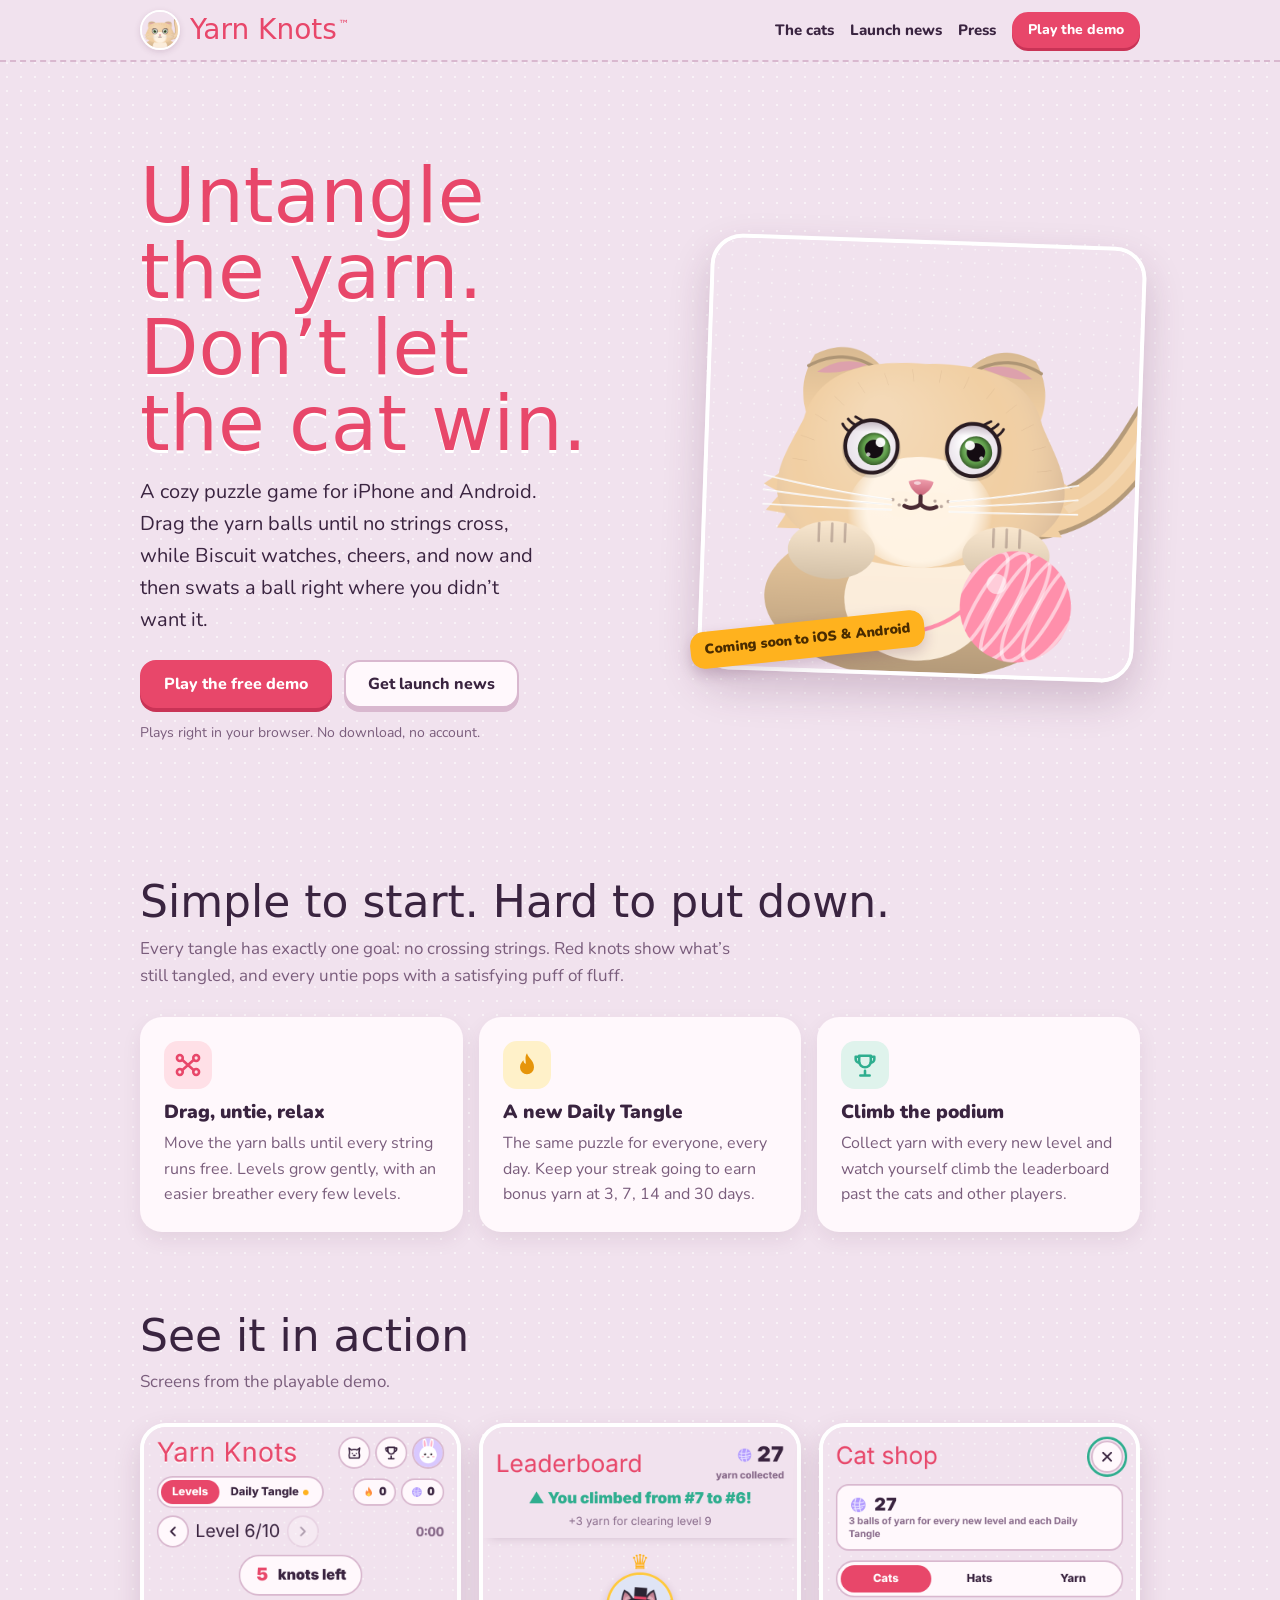
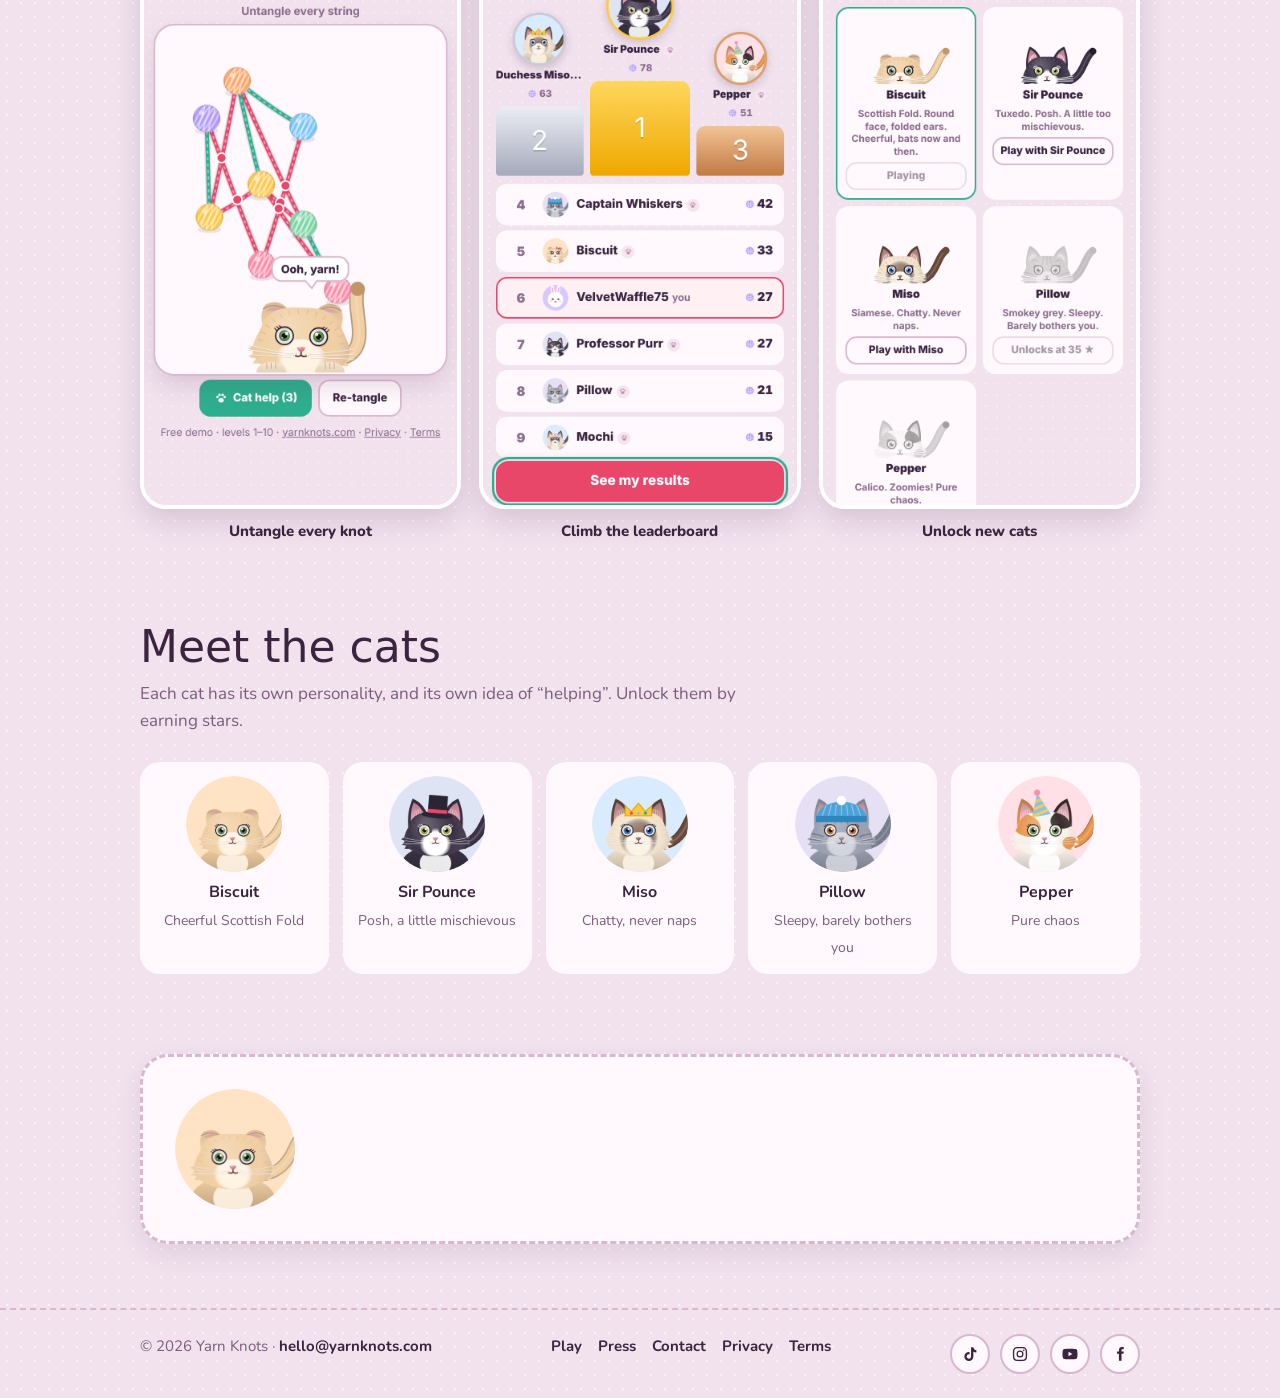
==== commit 48f2aa51: "Add files via upload" ====
--- a/index.html
+++ b/index.html
@@ -26,7 +26,7 @@
 <body>
 <header class="top">
   <div class="wrap">
-    <a class="brand" href="index.html"><img src="assets/icon-180.png" alt=""><span>Yarn Knots</span></a>
+    <a class="brand" href="index.html"><img src="assets/icon-180.png" alt=""><span>Yarn Knots<sup style="font-size:.4em;vertical-align:.95em;line-height:0;margin-left:1px">™</sup></span></a>
     <nav class="nav" aria-label="Main">
       <a href="#cats">The cats</a>
       <a href="#signup">Launch news</a>
@@ -99,7 +99,7 @@
         <img src="assets/cat-ginger.png" alt="">
         <div class="signup-form">
           <div class="sender-form-field" data-sender-form-id="mv7i5nttbmzvqaj51vb"></div>
-          <p class="signup-fallback" hidden>The signup form didn’t load (an ad blocker can do this). Email <a data-email href="mailto:hello@yarnknots.com">hello@yarnknots.com</a> with “Launch news” and we’ll add you.</p>
+          <p class="signup-fallback" hidden>The signup form didn’t load (an ad blocker can do this). Try pausing your ad blocker for this page and reloading.</p>
         </div>
       </div>
     </div>
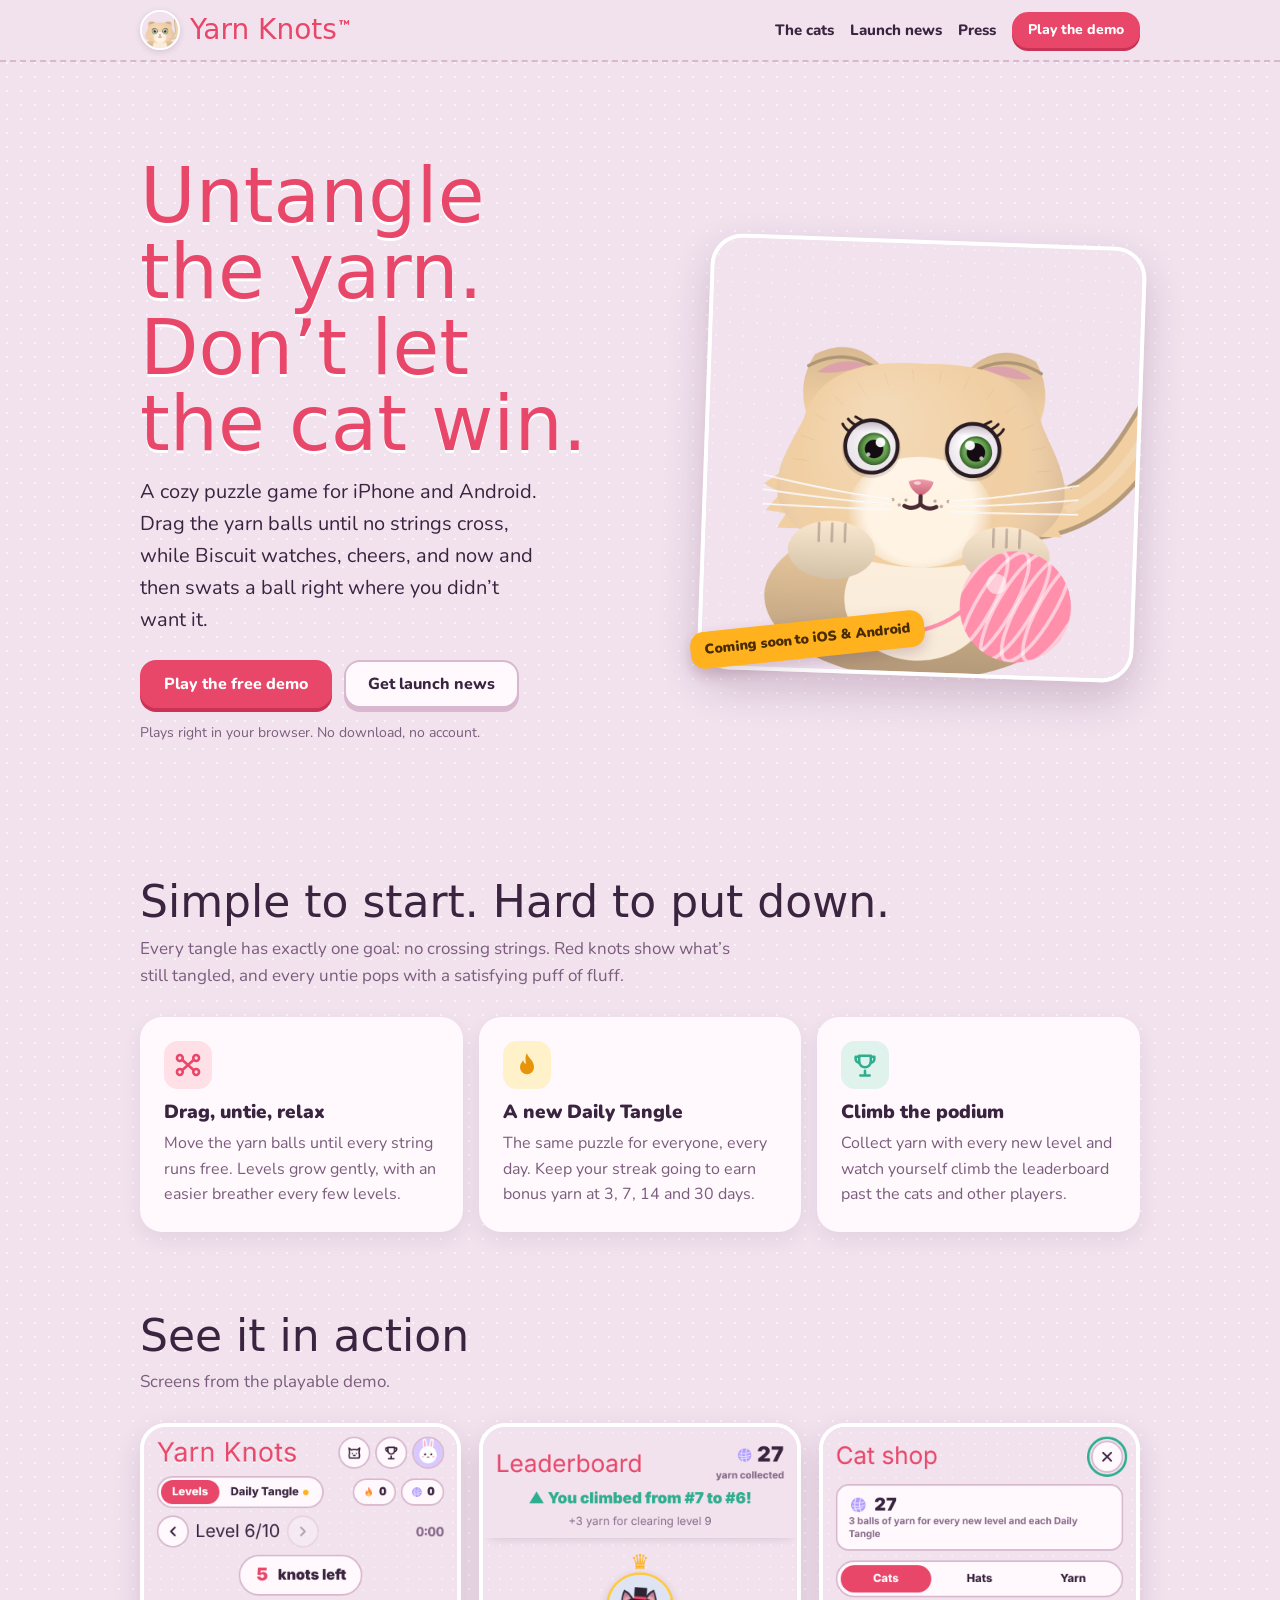
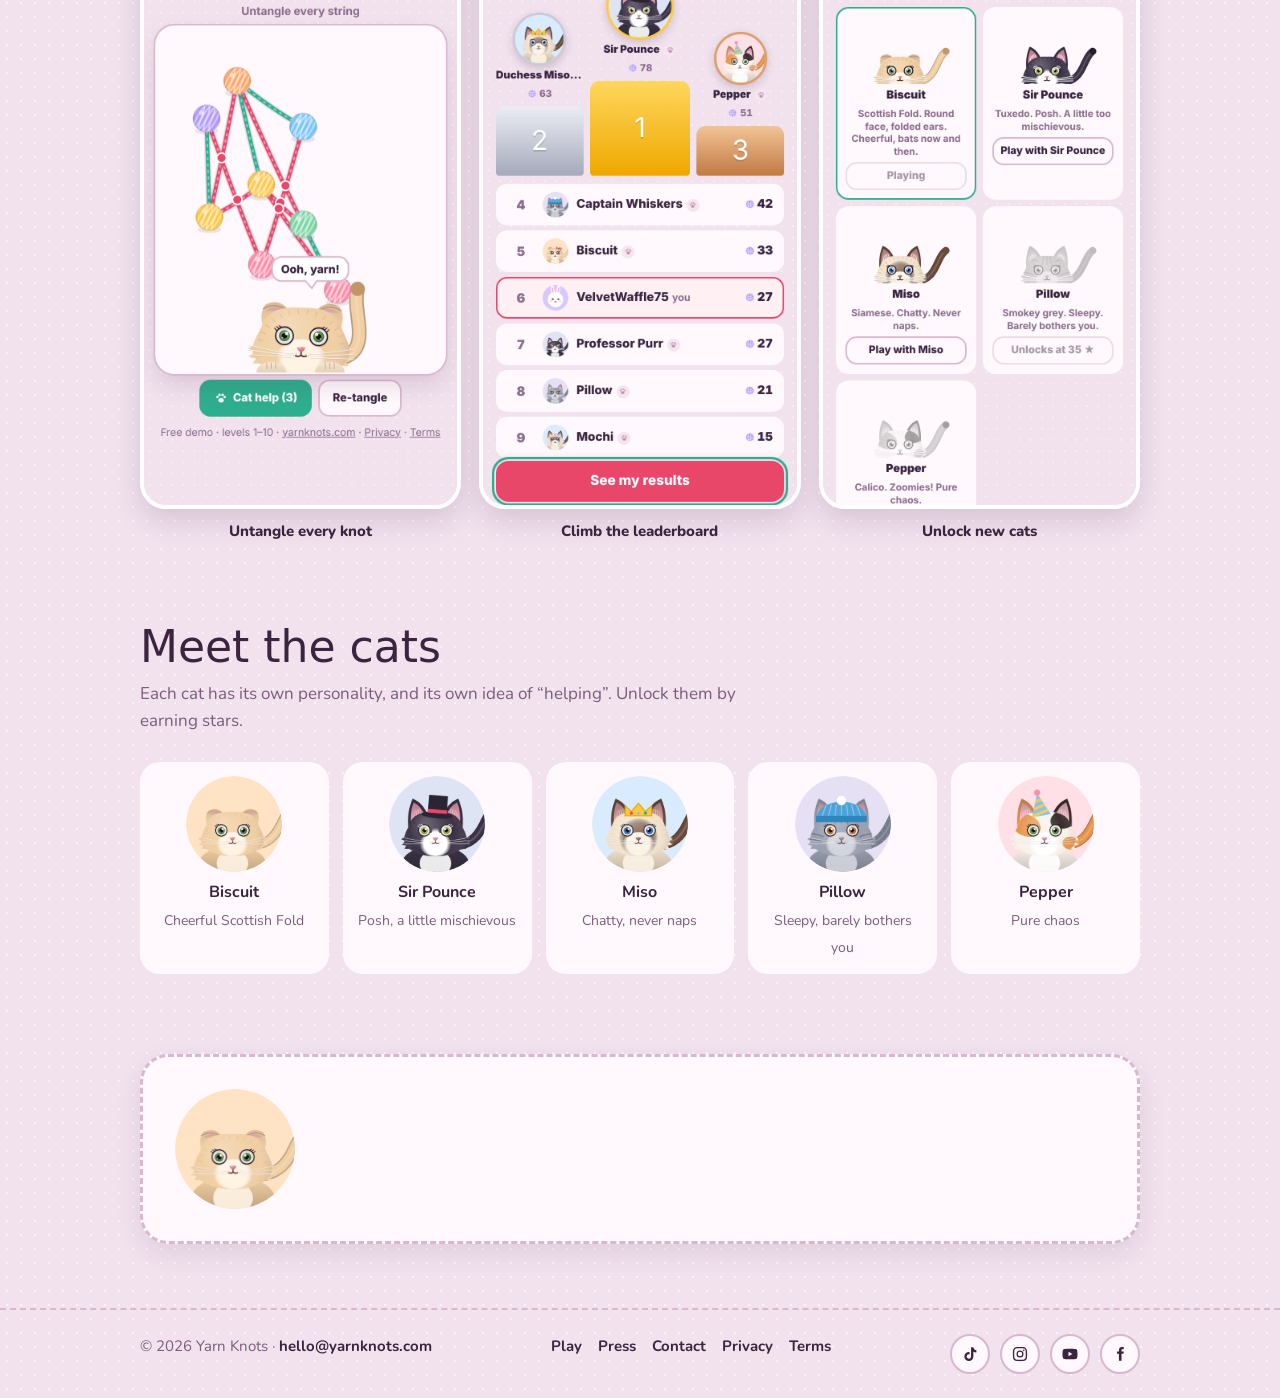
==== commit de087a26: "Add files via upload" ====
--- a/index.html
+++ b/index.html
@@ -26,7 +26,7 @@
 <body>
 <header class="top">
   <div class="wrap">
-    <a class="brand" href="index.html"><img src="assets/icon-180.png" alt=""><span>Yarn Knots<sup style="font-size:.4em;vertical-align:.95em;line-height:0;margin-left:1px">™</sup></span></a>
+    <a class="brand" href="index.html"><img src="assets/icon-180.png" alt=""><span>Yarn Knots<sup style="font-family:var(--body);font-weight:800;font-size:.4em;vertical-align:.95em;line-height:0;margin-left:2px">™</sup></span></a>
     <nav class="nav" aria-label="Main">
       <a href="#cats">The cats</a>
       <a href="#signup">Launch news</a>
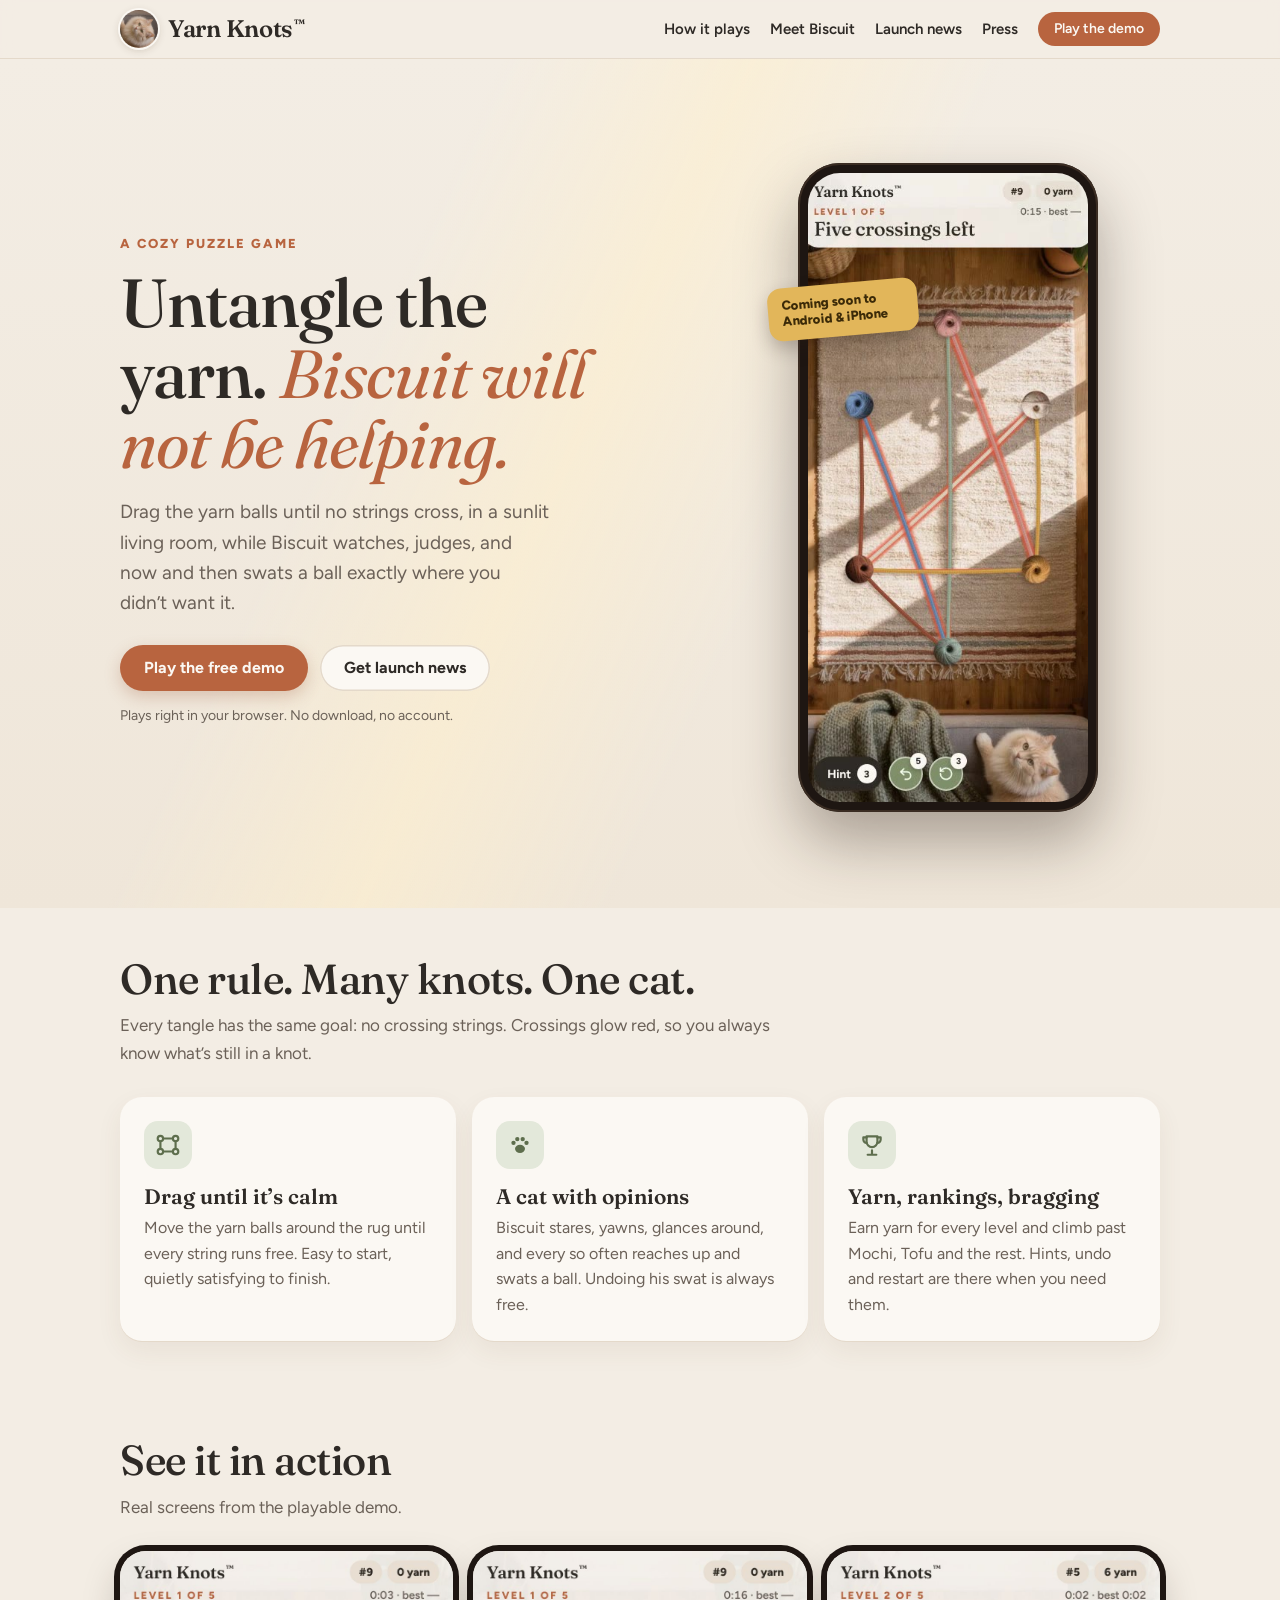
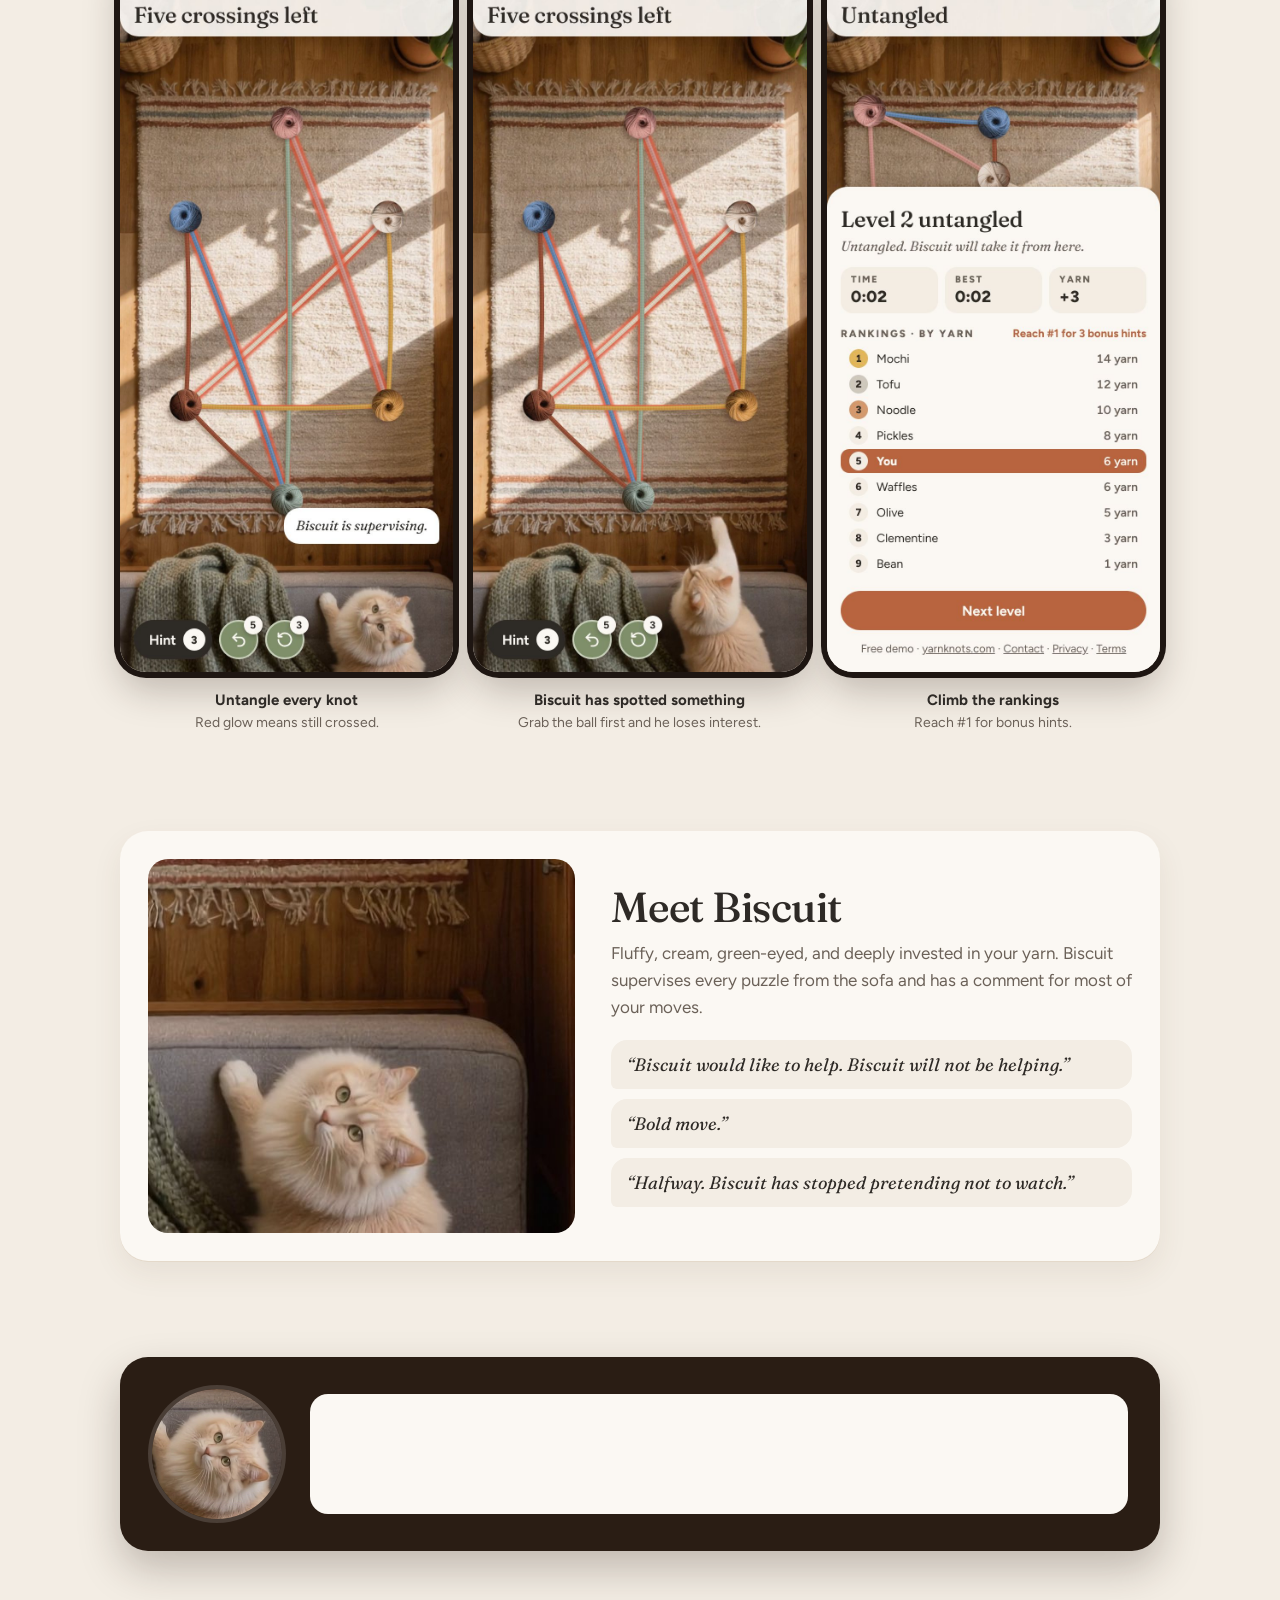
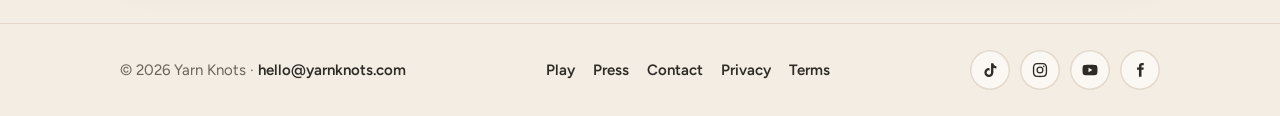
==== commit bbe7dbbf: "Add files via upload" ====
--- a/index.html
+++ b/index.html
@@ -3,21 +3,20 @@
 <head>
 <meta charset="utf-8">
 <meta name="viewport" content="width=device-width,initial-scale=1">
-<title>Yarn Knots – the cozy cat puzzle game</title>
-<meta name="description" content="Yarn Knots is a cozy puzzle game: drag the yarn balls until no strings cross, while a very helpful (and sometimes mischievous) cat watches. Play the free demo.">
+<title>Yarn Knots – a cozy puzzle game with a cat who has opinions</title>
+<meta name="description" content="Yarn Knots is a cozy untangling puzzle set in a sunlit living room. Drag the yarn balls until no strings cross while Biscuit the cat watches, judges and swats. Play the free demo in your browser.">
 <link rel="canonical" href="https://yarnknots.com/">
 <meta property="og:type" content="website">
 <meta property="og:url" content="https://yarnknots.com/">
-<meta property="og:title" content="Yarn Knots – the cozy cat puzzle game">
-<meta property="og:description" content="Untangle the yarn. Don't let the cat win. Play the free demo.">
+<meta property="og:title" content="Yarn Knots – untangle the yarn. Biscuit will not be helping.">
+<meta property="og:description" content="A cozy puzzle game with a cat who has opinions. Play the free demo in your browser.">
 <meta property="og:image" content="https://yarnknots.com/assets/og-image.png">
 <meta name="twitter:card" content="summary_large_image">
-<meta name="theme-color" content="#f1e2ee">
+<meta name="theme-color" content="#F3EDE4">
 <link rel="icon" href="assets/favicon-32.png" sizes="32x32">
 <link rel="apple-touch-icon" href="assets/icon-180.png">
 <link rel="preconnect" href="https://fonts.googleapis.com">
 <link rel="preconnect" href="https://fonts.gstatic.com" crossorigin>
-<link rel="stylesheet" href="https://fonts.googleapis.com/css2?family=Chewy&family=Nunito:wght@400;600;700;800;900&display=swap">
 <link rel="stylesheet" href="assets/style.css">
 <script src="assets/config.js"></script>
 <!-- Sender.net signup forms -->
@@ -26,9 +25,10 @@
 <body>
 <header class="top">
   <div class="wrap">
-    <a class="brand" href="index.html"><img src="assets/icon-180.png" alt=""><span>Yarn Knots<sup style="font-family:var(--body);font-weight:800;font-size:.4em;vertical-align:.95em;line-height:0;margin-left:2px">™</sup></span></a>
+    <a class="brand" href="index.html"><img src="assets/icon-180.png" alt=""><span>Yarn Knots<sup style="font-size:.45em;vertical-align:.9em;line-height:0;margin-left:1px">™</sup></span></a>
     <nav class="nav" aria-label="Main">
-      <a href="#cats">The cats</a>
+      <a href="#how">How it plays</a>
+      <a href="#biscuit">Meet Biscuit</a>
       <a href="#signup">Launch news</a>
       <a href="press/index.html">Press</a>
       <a class="btn small" href="play/index.html">Play the demo</a>
@@ -40,29 +40,30 @@
   <section class="hero">
     <div class="wrap">
       <div>
-        <h1>Untangle the yarn. Don’t let the cat win.</h1>
-        <p class="lead">A cozy puzzle game for iPhone and Android. Drag the yarn balls until no strings cross, while Biscuit watches, cheers, and now and then swats a ball right where you didn’t want it.</p>
+        <p class="eyebrow">A cozy puzzle game</p>
+        <h1>Untangle the yarn. <em>Biscuit will not be helping.</em></h1>
+        <p class="lead">Drag the yarn balls until no strings cross, in a sunlit living room, while Biscuit watches, judges, and now and then swats a ball exactly where you didn’t want it.</p>
         <div class="ctas">
           <a class="btn" href="play/index.html">Play the free demo</a>
           <a class="btn ghost" href="#signup">Get launch news</a>
         </div>
         <p class="note">Plays right in your browser. No download, no account.</p>
       </div>
-      <div class="hero-art">
-        <img src="assets/biscuit.png" alt="Biscuit, a cream Scottish Fold cat, holding a pink ball of yarn" width="540" height="540">
-        <span class="sticker">Coming soon to iOS &amp; Android</span>
+      <div class="phone">
+        <video src="assets/demo-clip-v1.mp4" poster="assets/demo-clip-poster.jpg" autoplay muted loop playsinline preload="metadata" aria-label="A level in progress: Biscuit the cat swats a yarn ball across the rug"></video>
+        <span class="sticker">Coming soon to Android &amp; iPhone</span>
       </div>
     </div>
   </section>
 
-  <section aria-labelledby="how">
+  <section id="how" aria-labelledby="how-h">
     <div class="wrap">
-      <h2 class="h2" id="how">Simple to start. Hard to put down.</h2>
-      <p class="sub">Every tangle has exactly one goal: no crossing strings. Red knots show what’s still tangled, and every untie pops with a satisfying puff of fluff.</p>
+      <h2 class="h2" id="how-h">One rule. Many knots. One cat.</h2>
+      <p class="sub">Every tangle has the same goal: no crossing strings. Crossings glow red, so you always know what’s still in a knot.</p>
       <div class="cards">
-        <div class="card"><div class="ic" style="background:#ffe0e7"><svg viewBox="0 0 24 24" fill="none" stroke="#e8476a" stroke-width="2.2" stroke-linecap="round"><circle cx="5" cy="6" r="2.5"/><circle cx="19" cy="18" r="2.5"/><circle cx="19" cy="6" r="2.5"/><circle cx="5" cy="18" r="2.5"/><path d="M7 7.5l10 9M17 7.5l-10 9"/></svg></div><h3>Drag, untie, relax</h3><p>Move the yarn balls until every string runs free. Levels grow gently, with an easier breather every few levels.</p></div>
-        <div class="card"><div class="ic" style="background:#fff1c9"><svg viewBox="0 0 24 24" fill="#e6950a"><path d="M12 2c1 4 6 6 6 12a6 6 0 0 1-12 0c0-3 2-5 3-6 0 2 1 3 2 3 0-4-1-6 1-9z"/></svg></div><h3>A new Daily Tangle</h3><p>The same puzzle for everyone, every day. Keep your streak going to earn bonus yarn at 3, 7, 14 and 30 days.</p></div>
-        <div class="card"><div class="ic" style="background:#dff3ec"><svg viewBox="0 0 24 24" fill="none" stroke="#2fae8f" stroke-width="2.2" stroke-linecap="round" stroke-linejoin="round"><path d="M8 21h8M12 17v4M7 4h10v5a5 5 0 0 1-10 0z"/><path d="M17 5h3v2a3 3 0 0 1-3 3M7 5H4v2a3 3 0 0 0 3 3"/></svg></div><h3>Climb the podium</h3><p>Collect yarn with every new level and watch yourself climb the leaderboard past the cats and other players.</p></div>
+        <div class="card"><div class="ic"><svg viewBox="0 0 24 24" fill="none" stroke="#5E6E4D" stroke-width="2" stroke-linecap="round"><circle cx="5" cy="6" r="2.5"/><circle cx="19" cy="18" r="2.5"/><circle cx="19" cy="6" r="2.5"/><circle cx="5" cy="18" r="2.5"/><path d="M7.5 6h9M7.5 18h9M5 8.5v7M19 8.5v7"/></svg></div><h3>Drag until it’s calm</h3><p>Move the yarn balls around the rug until every string runs free. Easy to start, quietly satisfying to finish.</p></div>
+        <div class="card"><div class="ic"><svg viewBox="0 0 24 24" fill="#5E6E4D"><ellipse cx="12" cy="15.5" rx="4.6" ry="3.8"/><circle cx="6" cy="10" r="2"/><circle cx="9.5" cy="6.5" r="2"/><circle cx="14.5" cy="6.5" r="2"/><circle cx="18" cy="10" r="2"/></svg></div><h3>A cat with opinions</h3><p>Biscuit stares, yawns, glances around, and every so often reaches up and swats a ball. Undoing his swat is always free.</p></div>
+        <div class="card"><div class="ic"><svg viewBox="0 0 24 24" fill="none" stroke="#5E6E4D" stroke-width="2" stroke-linecap="round" stroke-linejoin="round"><path d="M8 21h8M12 17v4M7 4h10v5a5 5 0 0 1-10 0z"/><path d="M17 5h3v2a3 3 0 0 1-3 3M7 5H4v2a3 3 0 0 0 3 3"/></svg></div><h3>Yarn, rankings, bragging</h3><p>Earn yarn for every level and climb past Mochi, Tofu and the rest. Hints, undo and restart are there when you need them.</p></div>
       </div>
     </div>
   </section>
@@ -70,25 +71,29 @@
   <section aria-labelledby="see">
     <div class="wrap">
       <h2 class="h2" id="see">See it in action</h2>
-      <p class="sub">Screens from the playable demo.</p>
+      <p class="sub">Real screens from the playable demo.</p>
       <div class="shots">
-        <figure><img src="assets/shot-play.png" alt="A level in progress: red knots mark crossing strings while Biscuit watches from the bottom of the board" loading="lazy" width="390" height="844"><figcaption>Untangle every knot</figcaption></figure>
-        <figure><img src="assets/shot-podium.png" alt="The leaderboard podium with the top three players and a list below" loading="lazy" width="390" height="844"><figcaption>Climb the leaderboard</figcaption></figure>
-        <figure><img src="assets/shot-cats.png" alt="The cat shop showing Biscuit, Sir Pounce, Miso and Pillow" loading="lazy" width="390" height="844"><figcaption>Unlock new cats</figcaption></figure>
+        <figure><img src="assets/shot-room-play.jpg" alt="A level in progress on the rug: crossing strings glow red while Biscuit watches from the sofa" loading="lazy" width="780" height="1688"><figcaption>Untangle every knot<span>Red glow means still crossed.</span></figcaption></figure>
+        <figure><img src="assets/shot-room-swat.jpg" alt="Biscuit reaching up from the sofa to swat a yarn ball, with the caption Biscuit has spotted something" loading="lazy" width="780" height="1688"><figcaption>Biscuit has spotted something<span>Grab the ball first and he loses interest.</span></figcaption></figure>
+        <figure><img src="assets/shot-room-win.jpg" alt="The level-cleared sheet with time, best time, yarn earned and the rankings" loading="lazy" width="780" height="1688"><figcaption>Climb the rankings<span>Reach #1 for bonus hints.</span></figcaption></figure>
       </div>
     </div>
   </section>
 
-  <section id="cats" aria-labelledby="meet">
+  <span id="cats" aria-hidden="true"></span>
+  <section id="biscuit" aria-labelledby="meet">
     <div class="wrap">
-      <h2 class="h2" id="meet">Meet the cats</h2>
-      <p class="sub">Each cat has its own personality, and its own idea of “helping”. Unlock them by earning stars.</p>
-      <div class="cats">
-        <div class="cat"><img src="assets/cat-ginger.png" alt="" loading="lazy"><b>Biscuit</b><span>Cheerful Scottish Fold</span></div>
-        <div class="cat"><img src="assets/cat-tux.png" alt="" loading="lazy"><b>Sir Pounce</b><span>Posh, a little mischievous</span></div>
-        <div class="cat"><img src="assets/cat-siamese.png" alt="" loading="lazy"><b>Miso</b><span>Chatty, never naps</span></div>
-        <div class="cat"><img src="assets/cat-smokey.png" alt="" loading="lazy"><b>Pillow</b><span>Sleepy, barely bothers you</span></div>
-        <div class="cat"><img src="assets/cat-calico.png" alt="" loading="lazy"><b>Pepper</b><span>Pure chaos</span></div>
+      <div class="biscuit">
+        <img src="assets/biscuit-portrait.jpg" alt="Biscuit, a fluffy cream cat with green eyes, looking up from a grey sofa" width="520" height="456" loading="lazy">
+        <div>
+          <h2 class="h2" id="meet">Meet Biscuit</h2>
+          <p class="sub" style="margin-bottom:0">Fluffy, cream, green-eyed, and deeply invested in your yarn. Biscuit supervises every puzzle from the sofa and has a comment for most of your moves.</p>
+          <ul class="quotes">
+            <li>“Biscuit would like to help. Biscuit will not be helping.”</li>
+            <li>“Bold move.”</li>
+            <li>“Halfway. Biscuit has stopped pretending not to watch.”</li>
+          </ul>
+        </div>
       </div>
     </div>
   </section>
@@ -96,7 +101,7 @@
   <section id="signup" aria-label="Launch news">
     <div class="wrap">
       <div class="signup">
-        <img src="assets/cat-ginger.png" alt="">
+        <img src="assets/icon-512.png" alt="">
         <div class="signup-form">
           <div class="sender-form-field" data-sender-form-id="mv7i5nttbmzvqaj51vb"></div>
           <p class="signup-fallback" hidden>The signup form didn’t load (an ad blocker can do this). Try pausing your ad blocker for this page and reloading.</p>
--- a/assets/style.css
+++ b/assets/style.css
@@ -1,116 +1,186 @@
-/* Yarn Knots site: felt play-mat look shared with the game. One light theme by design. */
+/* Yarn Knots site: warm "sunlit living room" look shared with the game (oat, cream, terracotta, sage).
+   Fonts load here so every page picks them up. One light theme by design. */
+@import url("https://fonts.googleapis.com/css2?family=Fraunces:ital,opsz,wght@0,9..144,500;0,9..144,600;1,9..144,400&family=Figtree:wght@400;500;600;700;800&display=swap");
 :root{
-  --felt:#f1e2ee; --mat:#fff8fc; --stitch:#d9b8cf; --tangle:#e8476a; --tangle-dark:#c93356;
-  --free:#2fae8f; --gold:#ffb21e; --ink:#3a2440; --muted:#7a5d7c;
-  --display:"Chewy","Comic Sans MS","Trebuchet MS",system-ui,sans-serif;
-  --body:"Nunito",system-ui,-apple-system,"Segoe UI",sans-serif;
+  --oat:#F3EDE4; --card:#FBF8F3; --line:#E4D9CA; --ink:#2E2A26; --muted:#6B6158;
+  --terra:#B8643F; --terra-dark:#984E2F; --sage:#7E8F6A; --sage-soft:#E3E8DA; --wood:#2A1D14; --gold:#E2B65A;
+  --display:"Fraunces", Georgia, "Times New Roman", serif;
+  --body:"Figtree", system-ui, -apple-system, "Segoe UI", sans-serif;
+  /* old names kept so older page markup still works */
+  --felt:var(--oat); --mat:var(--card); --stitch:var(--line); --tangle:var(--terra); --tangle-dark:var(--terra-dark); --free:var(--sage);
   color-scheme:light;
 }
 *{box-sizing:border-box}
 html{scroll-behavior:smooth}
-body{margin:0;background-color:var(--felt);background-image:radial-gradient(rgba(255,255,255,.55) 1px,transparent 1.5px);background-size:14px 14px;color:var(--ink);font:400 17px/1.6 var(--body)}
-img{max-width:100%;height:auto;display:block}
-a{color:var(--tangle-dark)}
-a:focus-visible,button:focus-visible,input:focus-visible,textarea:focus-visible{outline:3px solid var(--free);outline-offset:2px}
-.wrap{max-width:1040px;margin:0 auto;padding-inline:20px}
+body{margin:0;background:var(--oat);color:var(--ink);font:400 17px/1.6 var(--body);-webkit-font-smoothing:antialiased}
+img,video{max-width:100%;height:auto;display:block}
+a{color:var(--terra-dark)}
+a:focus-visible,button:focus-visible,input:focus-visible,textarea:focus-visible{outline:3px solid var(--terra);outline-offset:2px}
+.wrap{max-width:1080px;margin:0 auto;padding-inline:20px}
 [hidden]{display:none!important}
 
 /* header */
-.top{position:sticky;top:0;z-index:10;background:rgba(241,226,238,.92);backdrop-filter:blur(6px);border-bottom:2px dashed var(--stitch)}
+.top{position:sticky;top:0;z-index:10;background:rgba(243,237,228,.9);backdrop-filter:blur(8px);-webkit-backdrop-filter:blur(8px);border-bottom:1px solid var(--line)}
 .top .wrap{display:flex;align-items:center;justify-content:space-between;gap:12px;padding-block:10px}
-.brand{display:flex;align-items:center;gap:10px;text-decoration:none;color:var(--tangle)}
-.brand img{width:40px;height:40px;border-radius:50%;border:2px solid #fff;box-shadow:0 2px 6px rgba(80,30,70,.15)}
-.brand span{font:400 28px/1 var(--display)}
-.nav{display:flex;align-items:center;gap:16px}
-.nav a{color:var(--ink);text-decoration:none;font-weight:800;font-size:15px}
-.nav a:hover{color:var(--tangle)}
-.nav .btn{color:#fff}
-@media (max-width:640px){.nav a:not(.btn){display:none}}
+.brand{display:flex;align-items:center;gap:10px;text-decoration:none;color:var(--ink)}
+.brand img{width:38px;height:38px;border-radius:50%;object-fit:cover;box-shadow:0 0 0 2px var(--card),0 2px 8px rgba(60,35,15,.2)}
+.brand span{font:600 24px/1 var(--display);letter-spacing:-.3px}
+.nav{display:flex;align-items:center;gap:20px}
+.nav a{color:var(--ink);text-decoration:none;font-weight:600;font-size:15px}
+.nav a:hover{color:var(--terra)}
+.nav .btn{color:var(--card)}
+@media (max-width:700px){.nav a:not(.btn){display:none}}
 
 /* buttons */
-.btn{display:inline-flex;align-items:center;justify-content:center;gap:8px;font:800 16px/1 var(--body);padding:14px 22px;border-radius:16px;border:2px solid var(--tangle);background:var(--tangle);color:#fff;text-decoration:none;cursor:pointer;box-shadow:0 4px 0 var(--tangle-dark);transition:transform .1s}
-.btn:hover{transform:translateY(-1px)}
-.btn:active{transform:translateY(2px);box-shadow:0 2px 0 var(--tangle-dark)}
-.btn.small{padding:9px 14px;font-size:14px;box-shadow:0 3px 0 var(--tangle-dark)}
-.btn.ghost{background:var(--mat);color:var(--ink);border-color:var(--stitch);box-shadow:0 4px 0 var(--stitch)}
+.btn{display:inline-flex;align-items:center;justify-content:center;gap:8px;font:700 16px/1 var(--body);padding:15px 24px;border-radius:999px;border:0;background:var(--terra);color:var(--card);text-decoration:none;cursor:pointer;box-shadow:0 6px 16px rgba(152,78,47,.25);transition:transform .12s,background .12s}
+.btn:hover{background:var(--terra-dark);transform:translateY(-1px)}
+.btn:active{transform:translateY(1px)}
+.btn.small{padding:10px 16px;font-size:14px;box-shadow:none}
+.btn.ghost{background:var(--card);color:var(--ink);box-shadow:inset 0 0 0 1.5px var(--line)}
+.btn.ghost:hover{background:#fff}
 .btn:disabled{opacity:.6;cursor:default}
 
 /* hero */
-.hero .wrap{display:grid;grid-template-columns:1.1fr .9fr;gap:32px;align-items:center;padding-block:56px 40px}
-.hero h1{font:400 clamp(44px,8vw,76px)/1 var(--display);color:var(--tangle);margin:0 0 14px;text-shadow:0 3px 0 #fff;text-wrap:balance}
-.hero .lead{font-size:20px;margin:0 0 24px;max-width:34ch;text-wrap:pretty}
+.hero{position:relative;overflow:hidden;background:
+  linear-gradient(115deg, rgba(255,247,230,.0) 30%, rgba(255,240,205,.55) 45%, rgba(255,247,230,0) 60%),
+  linear-gradient(180deg, var(--oat), #EFE6D9)}
+.hero .wrap{display:grid;grid-template-columns:1.15fr .85fr;gap:40px;align-items:center;padding-block:56px 48px}
+.eyebrow{font-size:13px;font-weight:800;letter-spacing:2px;text-transform:uppercase;color:var(--terra);margin:0 0 12px}
+.hero h1{font:500 clamp(40px,6.4vw,68px)/1.04 var(--display);letter-spacing:-1px;margin:0 0 18px;text-wrap:balance}
+.hero h1 em{font-style:italic;font-weight:400;color:var(--terra)}
+.hero .lead{font-size:19px;margin:0 0 26px;max-width:36ch;color:var(--muted);text-wrap:pretty}
 .hero .ctas{display:flex;flex-wrap:wrap;gap:12px;align-items:center}
 .hero .note{font-size:14px;color:var(--muted);margin-top:14px}
-.hero-art{position:relative}
-.hero-art img{border-radius:32px;border:4px solid #fff;box-shadow:0 18px 40px rgba(80,30,70,.2);transform:rotate(2deg)}
-.hero-art .sticker{position:absolute;left:-14px;bottom:18px;background:var(--gold);color:#4a2c00;font:900 14px/1.2 var(--body);padding:10px 14px;border-radius:14px;transform:rotate(-6deg);box-shadow:0 6px 14px rgba(80,30,70,.2)}
-@media (max-width:760px){.hero .wrap{grid-template-columns:1fr;padding-block:32px}.hero-art{max-width:360px;margin:0 auto}}
+.phone{position:relative;justify-self:center;width:min(300px,78vw);aspect-ratio:390/844;border-radius:42px;padding:10px;background:#1E1612;box-shadow:0 30px 60px rgba(42,29,20,.35),inset 0 0 0 2px #3a2c22}
+.phone video,.phone img{width:100%;height:100%;object-fit:cover;border-radius:32px;background:#7A5636}
+.phone .sticker{position:absolute;left:-30px;top:120px;background:var(--gold);color:#3b2a08;font:800 13px/1.25 var(--body);padding:10px 14px;border-radius:14px;transform:rotate(-5deg);box-shadow:0 8px 18px rgba(42,29,20,.25);max-width:150px}
+@media (max-width:820px){.hero .wrap{grid-template-columns:1fr;padding-block:36px 40px;gap:32px}.phone .sticker{left:-10px}}
 
 /* sections */
-section{padding-block:40px}
-.h2{font:400 clamp(32px,5vw,44px)/1.1 var(--display);color:var(--ink);margin:0 0 8px;text-wrap:balance}
-.sub{color:var(--muted);margin:0 0 28px;max-width:60ch}
+section{padding-block:48px}
+.h2{font:500 clamp(30px,4.4vw,42px)/1.1 var(--display);letter-spacing:-.5px;color:var(--ink);margin:0 0 10px;text-wrap:balance}
+.sub{color:var(--muted);margin:0 0 30px;max-width:60ch}
 .cards{display:grid;grid-template-columns:repeat(3,1fr);gap:16px}
-.card{background:var(--mat);border-radius:22px;padding:22px;border:2px solid transparent;box-shadow:0 8px 20px rgba(80,30,70,.08);min-width:0}
-.card .ic{width:48px;height:48px;border-radius:14px;display:grid;place-items:center;margin-bottom:12px}
-.card .ic svg{width:28px;height:28px}
-.card h3{font:900 19px/1.25 var(--body);margin:0 0 6px}
+.card{background:var(--card);border-radius:22px;padding:24px;box-shadow:0 1px 0 var(--line),0 10px 26px rgba(94,70,44,.07);min-width:0}
+.card .ic{width:48px;height:48px;border-radius:14px;display:grid;place-items:center;margin-bottom:14px;background:var(--sage-soft)}
+.card .ic svg{width:26px;height:26px}
+.card h3{font:600 21px/1.25 var(--display);margin:0 0 6px}
 .card p{margin:0;color:var(--muted);font-size:16px}
-@media (max-width:760px){.cards{grid-template-columns:1fr}}
+@media (max-width:820px){.cards{grid-template-columns:1fr}}
 
-.shots{display:grid;grid-template-columns:repeat(3,1fr);gap:18px}
-.shots figure{margin:0}
-.shots img{border-radius:26px;border:4px solid #fff;box-shadow:0 12px 28px rgba(80,30,70,.15)}
-.shots figcaption{text-align:center;font-weight:800;margin-top:10px;font-size:15px}
-@media (max-width:760px){.shots{grid-template-columns:repeat(3,minmax(200px,1fr));overflow-x:auto;padding-bottom:10px;scroll-snap-type:x mandatory}.shots figure{scroll-snap-align:center}}
+.shots{display:grid;grid-template-columns:repeat(3,1fr);gap:20px}
+.shots figure{margin:0;min-width:0}
+.shots img{border-radius:26px;box-shadow:0 0 0 6px #1E1612,0 18px 36px rgba(42,29,20,.25)}
+.shots figcaption{text-align:center;font-weight:700;margin-top:16px;font-size:15px}
+.shots figcaption span{display:block;font-weight:400;color:var(--muted);font-size:14px}
+@media (max-width:820px){.shots{grid-template-columns:repeat(3,minmax(220px,1fr));overflow-x:auto;padding:8px 8px 14px;scroll-snap-type:x mandatory}.shots figure{scroll-snap-align:center}}
 
+/* meet Biscuit */
+.biscuit{display:grid;grid-template-columns:.9fr 1.1fr;gap:36px;align-items:center;background:var(--card);border-radius:28px;padding:28px;box-shadow:0 1px 0 var(--line),0 12px 30px rgba(94,70,44,.08)}
+.biscuit img{border-radius:20px;width:100%}
+.quotes{list-style:none;margin:18px 0 0;padding:0;display:flex;flex-direction:column;gap:10px}
+.quotes li{font:italic 400 18px/1.4 var(--display);background:var(--oat);border-radius:16px 16px 16px 6px;padding:12px 16px}
+@media (max-width:820px){.biscuit{grid-template-columns:1fr;padding:20px}}
+
+/* old "cats" grid (still used on the Press page) */
 .cats{display:flex;flex-wrap:wrap;gap:14px}
-.cat{flex:1 1 150px;background:var(--mat);border-radius:20px;padding:14px;text-align:center;min-width:0}
-.cat img{width:96px;height:96px;margin:0 auto 8px;border-radius:50%}
+.cat{flex:1 1 150px;background:var(--card);border-radius:20px;padding:14px;text-align:center;min-width:0}
+.cat img{width:96px;height:96px;margin:0 auto 8px;border-radius:50%;object-fit:cover}
 .cat b{display:block;font-size:16px}
 .cat span{font-size:14px;color:var(--muted)}
 
 /* signup */
-.signup{background:var(--mat);border-radius:28px;padding:32px;display:grid;grid-template-columns:auto 1fr;gap:24px;align-items:center;box-shadow:0 10px 26px rgba(80,30,70,.1);border:3px dashed var(--stitch)}
-.signup img{width:120px;height:120px;border-radius:50%}
-.signup h2{margin-top:0}
+.signup{background:var(--wood);color:var(--card);border-radius:28px;padding:32px;display:grid;grid-template-columns:auto 1fr;gap:28px;align-items:center;box-shadow:0 18px 40px rgba(42,29,20,.25)}
+.signup img{width:130px;height:130px;border-radius:50%;object-fit:cover;box-shadow:0 0 0 4px rgba(251,248,243,.15)}
+.signup h2{font:500 clamp(26px,3.6vw,34px)/1.15 var(--display);margin:0 0 6px;color:var(--card)}
+.signup p{margin:0 0 14px;color:#D9CCBC}
+.signup .sender-form-field{background:var(--card);border-radius:18px;padding:6px}
+.signup .signup-fallback{color:#D9CCBC}
 @media (max-width:640px){.signup{grid-template-columns:1fr;text-align:center;padding:24px}.signup img{margin:0 auto}}
 .form-row{display:flex;gap:10px;flex-wrap:wrap}
 .form-row input{flex:1 1 220px;min-width:0}
-input[type=email],input[type=text],textarea{font:600 16px/1.3 var(--body);padding:14px 14px;border-radius:14px;border:2px solid var(--stitch);background:#fff;color:var(--ink);width:100%}
+input[type=email],input[type=text],textarea{font:500 16px/1.3 var(--body);padding:14px;border-radius:14px;border:1.5px solid var(--line);background:#fff;color:var(--ink);width:100%}
 textarea{min-height:140px;resize:vertical}
 .check{display:flex;gap:10px;align-items:flex-start;font-size:14px;color:var(--muted);margin-top:10px;text-align:left}
-.check input{margin-top:3px;width:18px;height:18px;accent-color:var(--tangle);flex:none}
-.form-status{min-height:1.4em;margin:10px 0 0;font-weight:800;font-size:15px}
-.form-status.ok{color:var(--free)}
-.form-status.err{color:var(--tangle-dark)}
-label.fl{display:block;font-weight:800;font-size:14px;margin:14px 0 6px}
+.check input{margin-top:3px;width:18px;height:18px;accent-color:var(--terra);flex:none}
+.form-status{min-height:1.4em;margin:10px 0 0;font-weight:700;font-size:15px}
+.form-status.ok{color:#56663F}
+.form-status.err{color:var(--terra-dark)}
+label.fl{display:block;font-weight:700;font-size:14px;margin:14px 0 6px}
 
 /* text pages */
-.page{max-width:760px;margin:0 auto;padding:40px 20px 56px}
-.page h1{font:400 clamp(36px,6vw,52px)/1.05 var(--display);color:var(--tangle);margin:0 0 6px}
+.page{max-width:760px;margin:0 auto;padding:44px 20px 56px}
+.page h1{font:500 clamp(36px,6vw,50px)/1.05 var(--display);letter-spacing:-.5px;color:var(--ink);margin:0 0 6px}
 .page .meta{color:var(--muted);font-size:15px;margin:0 0 28px}
-.page h2{font:900 21px/1.3 var(--body);margin:32px 0 8px}
+.page h2{font:600 22px/1.3 var(--display);margin:32px 0 8px}
 .page p,.page li{max-width:68ch}
-.page .box{background:var(--mat);border-radius:18px;padding:18px 20px;margin:20px 0;border-left:6px solid var(--gold)}
-.page table{width:100%;border-collapse:collapse;font-size:15px;background:var(--mat);border-radius:14px;overflow:hidden}
-.page th,.page td{text-align:left;padding:10px 12px;border-bottom:1px solid #eedce8;vertical-align:top}
-.page th{background:#f7e9f2}
+.page .box{background:var(--card);border-radius:18px;padding:18px 20px;margin:20px 0;border-left:5px solid var(--sage)}
+.page table{width:100%;border-collapse:collapse;font-size:15px;background:var(--card);border-radius:14px;overflow:hidden}
+.page th,.page td{text-align:left;padding:10px 12px;border-bottom:1px solid var(--line);vertical-align:top}
+.page th{background:#EFE6D9}
 .table-scroll{overflow-x:auto}
-.placeholder{background:#fff3c4;border-radius:6px;padding:0 4px}
+.placeholder{background:#F6E7C4;border-radius:6px;padding:0 4px}
 
 /* footer */
-footer{border-top:2px dashed var(--stitch);margin-top:24px}
-footer .wrap{display:flex;flex-wrap:wrap;justify-content:space-between;gap:16px;padding-block:24px;font-size:15px;color:var(--muted)}
-footer nav{display:flex;flex-wrap:wrap;gap:16px}
-footer a{color:var(--ink);text-decoration:none;font-weight:700}
-footer a:hover{color:var(--tangle)}
+footer{border-top:1px solid var(--line);margin-top:24px}
+footer .wrap{display:flex;flex-wrap:wrap;justify-content:space-between;align-items:center;gap:16px;padding-block:26px;font-size:15px;color:var(--muted)}
+footer nav{display:flex;flex-wrap:wrap;gap:18px}
+footer a{color:var(--ink);text-decoration:none;font-weight:600}
+footer a:hover{color:var(--terra)}
 .socials{display:flex;gap:10px}
-.socials a{width:40px;height:40px;border-radius:50%;background:var(--mat);display:grid;place-items:center;border:2px solid var(--stitch)}
+.socials a{width:40px;height:40px;border-radius:50%;background:var(--card);display:grid;place-items:center;box-shadow:inset 0 0 0 1.5px var(--line)}
 .socials svg{width:18px;height:18px;fill:var(--ink)}
 @media (prefers-reduced-motion:reduce){html{scroll-behavior:auto}.btn{transition:none}}
 
 /* Sender.net embedded form */
 .signup-form{min-width:0}
 .sender-form-field{min-height:120px}
-.signup-fallback{font-weight:700;color:var(--muted)}
+.signup-fallback{font-weight:600;color:var(--muted)}
+
+/* inner pages: warm header band + content card */
+.page-head{background:linear-gradient(115deg,rgba(255,240,205,0) 30%,rgba(255,240,205,.55) 48%,rgba(255,240,205,0) 62%),linear-gradient(180deg,var(--oat),#EFE6D9);border-bottom:1px solid var(--line)}
+.page-head .wrap{max-width:900px;padding-block:44px 34px}
+.page-head h1{font:500 clamp(36px,6vw,54px)/1.05 var(--display);letter-spacing:-.8px;margin:0 0 10px;text-wrap:balance}
+.page-head h1 em{font-style:italic;font-weight:400;color:var(--terra)}
+.page-head .lead{font-size:18px;color:var(--muted);margin:0;max-width:60ch}
+.page-head .meta{font-size:14px;color:var(--muted);margin:12px 0 0}
+.page.doc{max-width:900px;padding-top:28px}
+.doc-card{background:var(--card);border-radius:24px;padding:8px 32px 28px;box-shadow:0 1px 0 var(--line),0 12px 30px rgba(94,70,44,.07)}
+.doc-card > h2:first-child{margin-top:24px}
+.page.doc h2{font:600 24px/1.25 var(--display);margin:34px 0 8px}
+.page.doc ul{padding-left:22px}
+.page.doc li{margin:4px 0}
+.page .box{border-left:0;background:var(--sage-soft);border-radius:18px;padding:18px 22px}
+.page .box b{font-family:var(--display);font-weight:600;font-size:18px}
+@media (max-width:640px){.doc-card{padding:4px 18px 20px}}
+
+/* contact */
+.contact-grid{display:grid;grid-template-columns:.9fr 1.1fr;gap:28px;align-items:start}
+.contact-side{display:flex;flex-direction:column;gap:14px}
+.tip{background:var(--card);border-radius:20px;padding:18px 20px;box-shadow:0 1px 0 var(--line)}
+.tip h3{font:600 19px/1.3 var(--display);margin:0 0 4px}
+.tip p{margin:0;color:var(--muted);font-size:16px}
+.tip.quote{background:var(--oat);box-shadow:inset 0 0 0 1.5px var(--line);font:italic 400 17px/1.45 var(--display);color:var(--ink)}
+.form-card{background:var(--card);border-radius:24px;padding:24px 26px;box-shadow:0 1px 0 var(--line),0 14px 34px rgba(94,70,44,.09)}
+.form-card .two{display:grid;grid-template-columns:1fr 1fr;gap:0 14px}
+.form-card select{font:500 16px/1.3 var(--body);padding:14px;border-radius:14px;border:1.5px solid var(--line);background:#fff;color:var(--ink);width:100%;appearance:none;background-image:linear-gradient(45deg,transparent 50%,var(--muted) 50%),linear-gradient(135deg,var(--muted) 50%,transparent 50%);background-position:calc(100% - 20px) 50%,calc(100% - 14px) 50%;background-size:6px 6px;background-repeat:no-repeat}
+.form-card input:focus,.form-card textarea:focus,.form-card select:focus{border-color:var(--terra);outline:none;box-shadow:0 0 0 3px rgba(184,100,63,.18)}
+.form-card .small{font-size:14px;color:var(--muted);margin:14px 0}
+.form-card .btn{width:100%}
+@media (max-width:820px){.contact-grid{grid-template-columns:1fr}.form-card .two{grid-template-columns:1fr}}
+
+/* press */
+.facts{display:grid;grid-template-columns:repeat(auto-fit,minmax(240px,1fr));gap:12px;margin:24px 0 8px}
+.fact{background:var(--card);border-radius:18px;padding:14px 18px;box-shadow:0 1px 0 var(--line)}
+.fact dt{font-size:12px;font-weight:800;letter-spacing:1.6px;text-transform:uppercase;color:var(--terra)}
+.fact dd{margin:4px 0 0;font-weight:600}
+.assets{display:grid;grid-template-columns:repeat(auto-fill,minmax(230px,1fr));gap:16px;margin-top:18px}
+.asset{background:var(--card);border-radius:20px;padding:12px;box-shadow:0 1px 0 var(--line),0 8px 20px rgba(94,70,44,.06);display:flex;flex-direction:column;gap:10px;min-width:0}
+.asset .thumb{position:relative;border-radius:14px;overflow:hidden;background:var(--oat);aspect-ratio:4/3;display:grid;place-items:center}
+.asset .thumb img,.asset .thumb video{position:absolute;inset:0;width:100%;height:100%;object-fit:cover}
+.asset .thumb img.icon{position:static;width:60%;height:auto;border-radius:22%}
+.asset .thumb.tall img,.asset .thumb.tall video{object-position:50% 72%}
+.asset b{font-size:16px}
+.asset span{font-size:14px;color:var(--muted)}
+.asset a.dl{align-self:flex-start;font-weight:700;font-size:14px;text-decoration:none;color:var(--terra-dark);background:var(--oat);border-radius:999px;padding:8px 14px}
+.asset a.dl:hover{background:#EBDDCB}
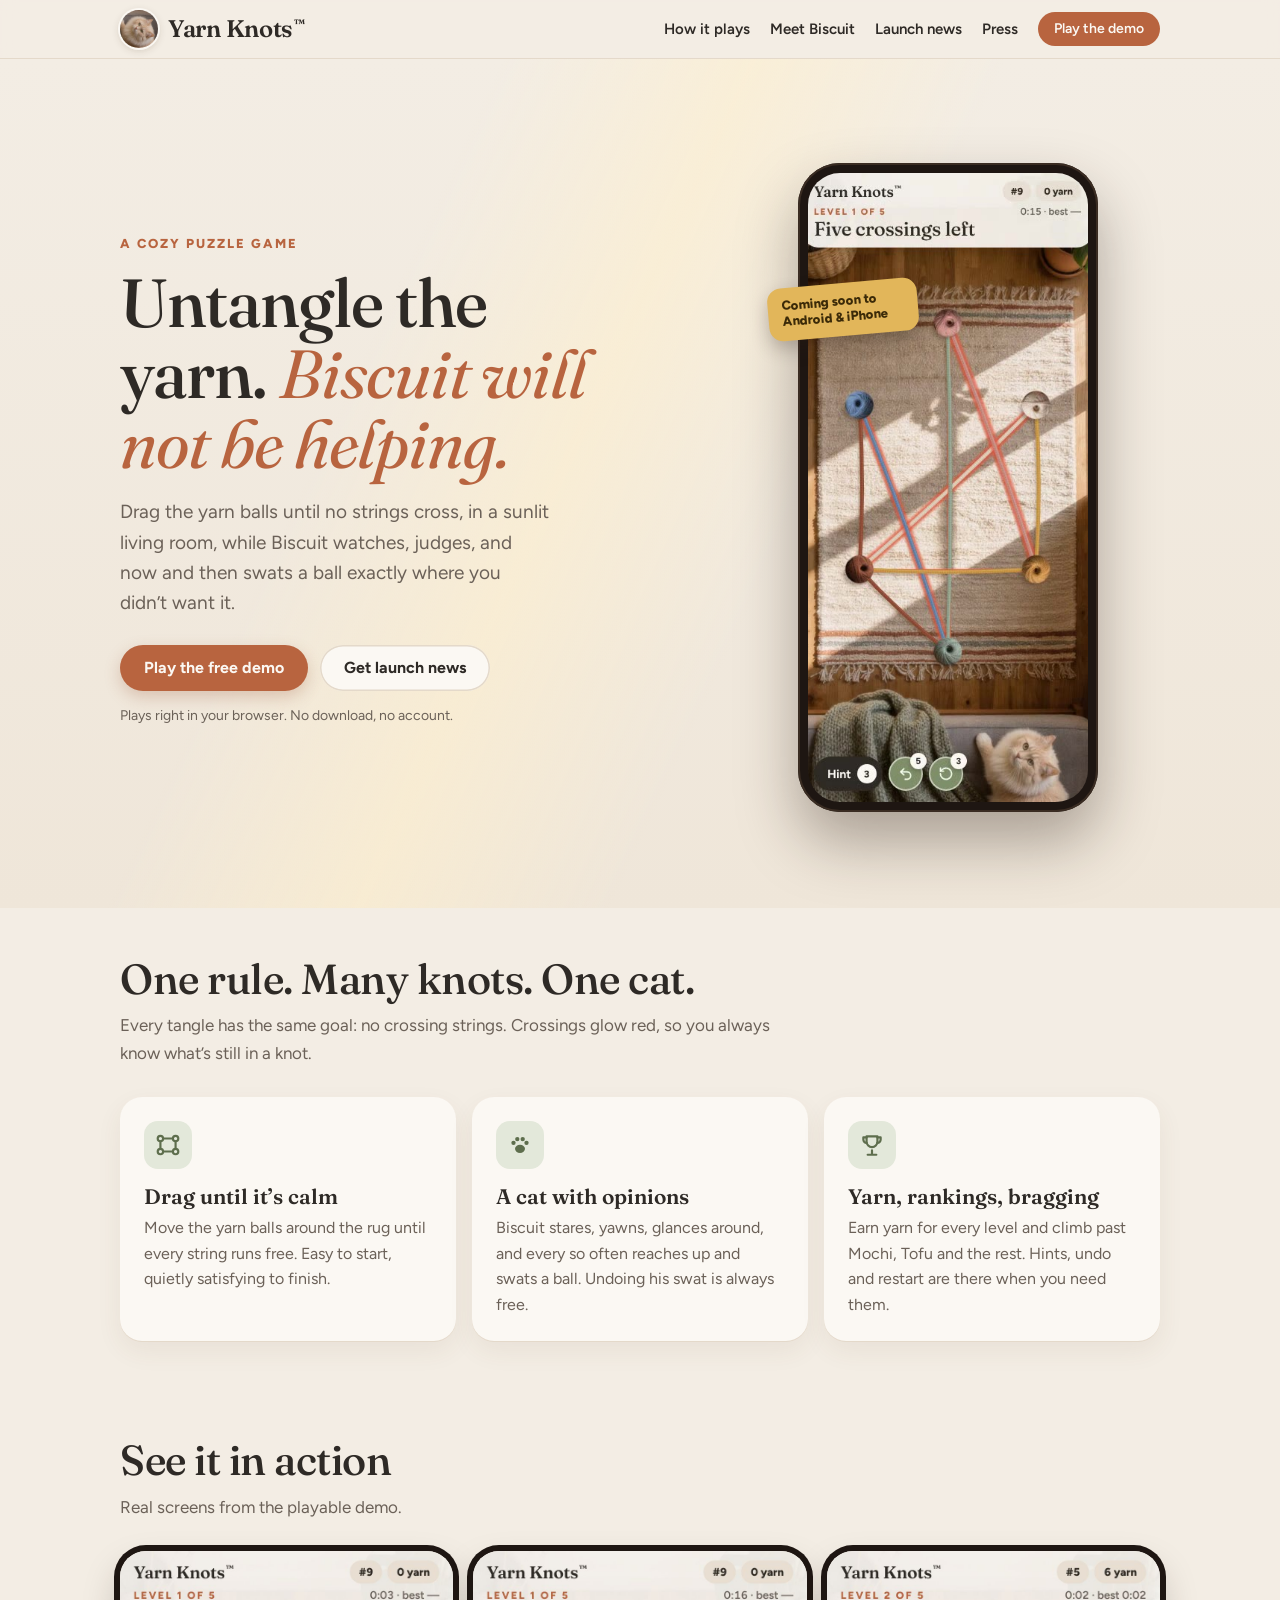
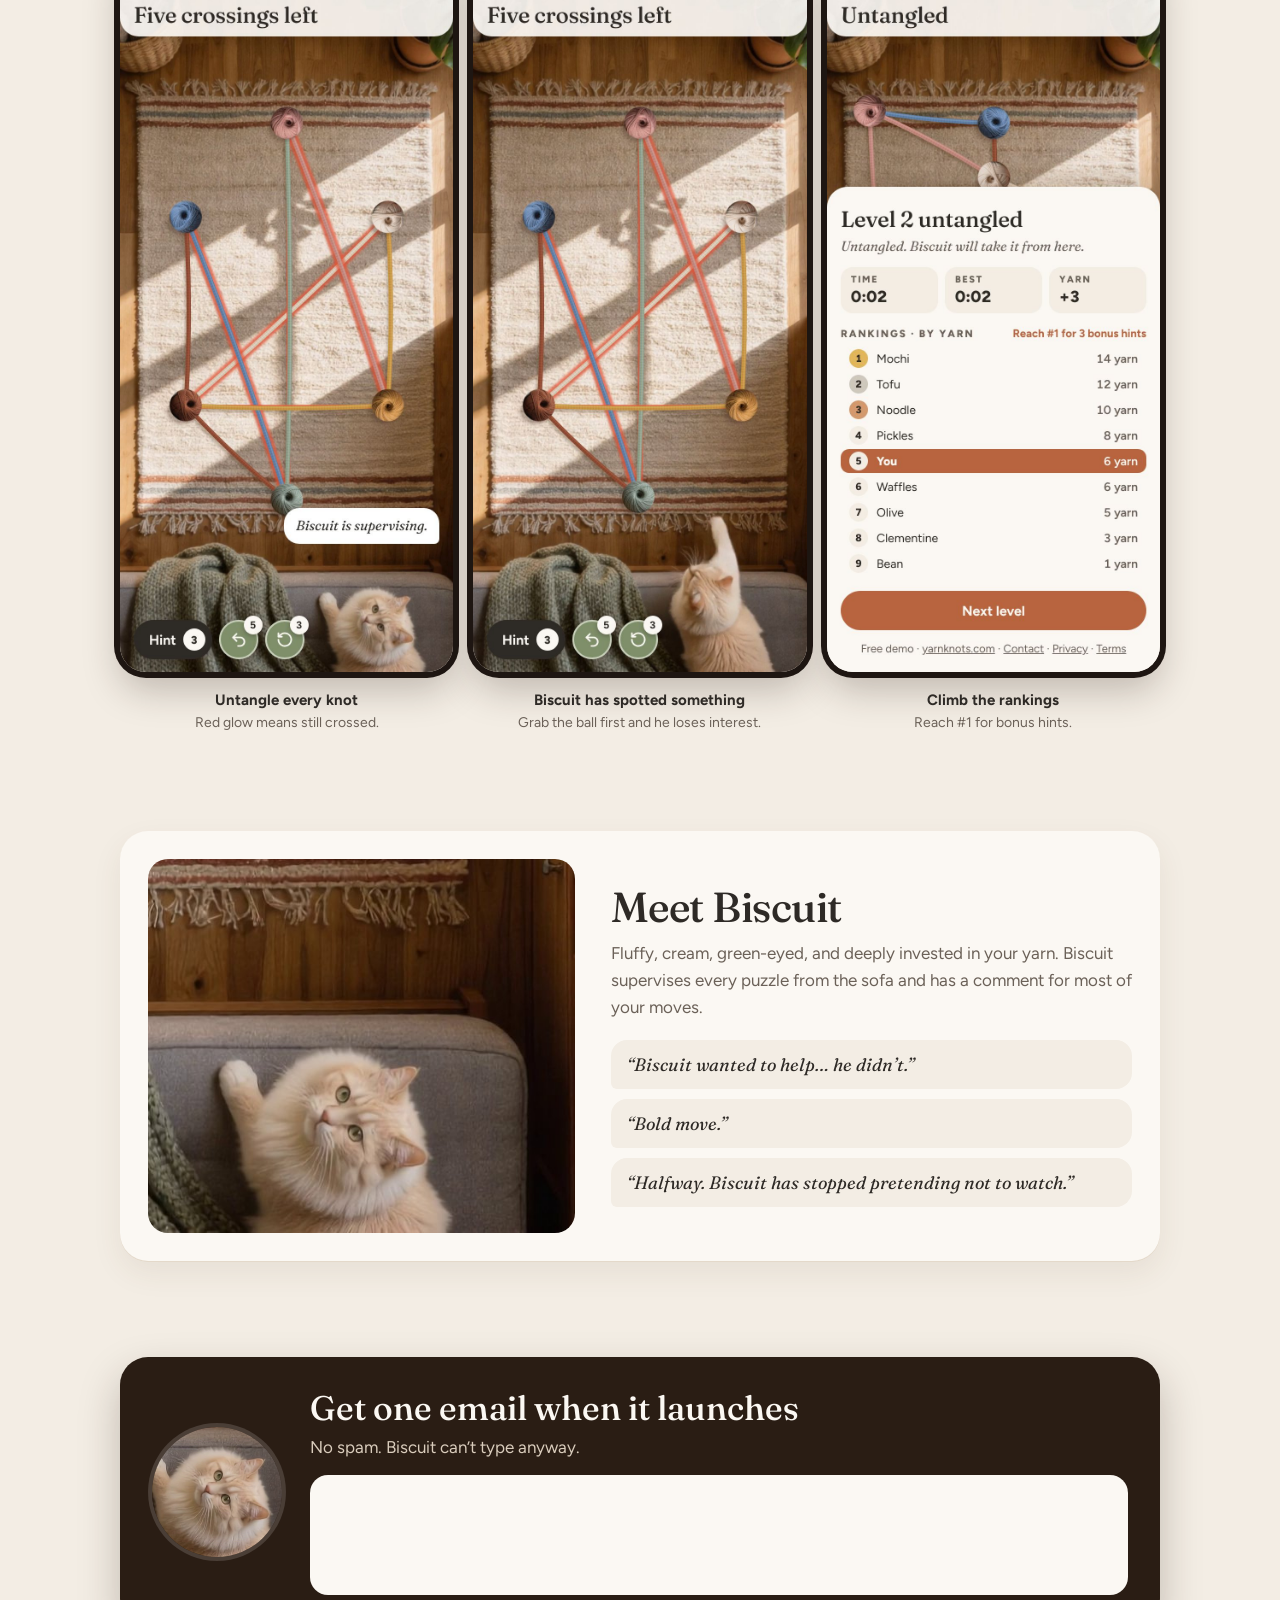
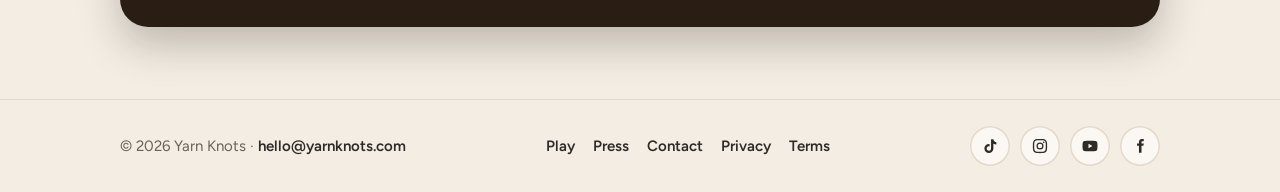
==== commit 2bdc0a81: "Add files via upload" ====
--- a/index.html
+++ b/index.html
@@ -89,7 +89,7 @@
           <h2 class="h2" id="meet">Meet Biscuit</h2>
           <p class="sub" style="margin-bottom:0">Fluffy, cream, green-eyed, and deeply invested in your yarn. Biscuit supervises every puzzle from the sofa and has a comment for most of your moves.</p>
           <ul class="quotes">
-            <li>“Biscuit would like to help. Biscuit will not be helping.”</li>
+            <li>“Biscuit wanted to help… he didn’t.”</li>
             <li>“Bold move.”</li>
             <li>“Halfway. Biscuit has stopped pretending not to watch.”</li>
           </ul>
@@ -103,6 +103,8 @@
       <div class="signup">
         <img src="assets/icon-512.png" alt="">
         <div class="signup-form">
+          <h2>Get one email when it launches</h2>
+          <p>No spam. Biscuit can’t type anyway.</p>
           <div class="sender-form-field" data-sender-form-id="mv7i5nttbmzvqaj51vb"></div>
           <p class="signup-fallback" hidden>The signup form didn’t load (an ad blocker can do this). Try pausing your ad blocker for this page and reloading.</p>
         </div>
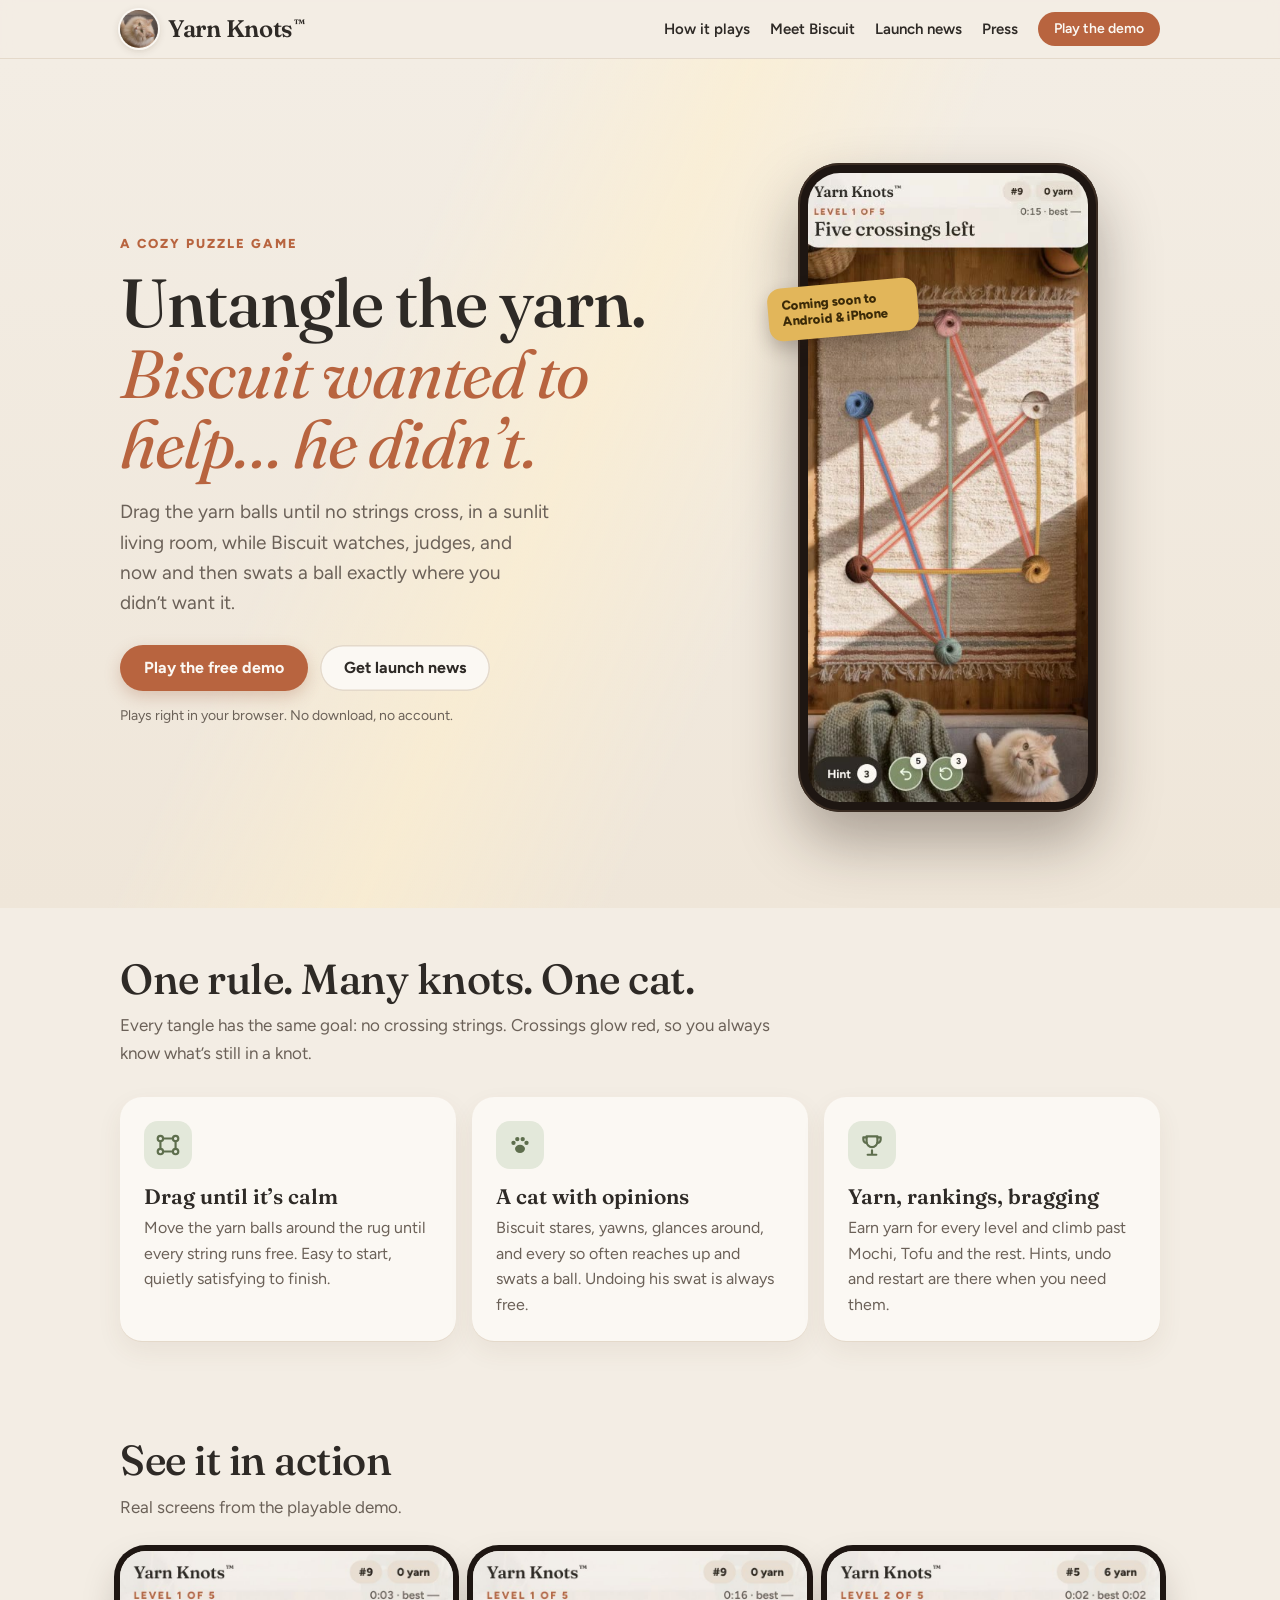
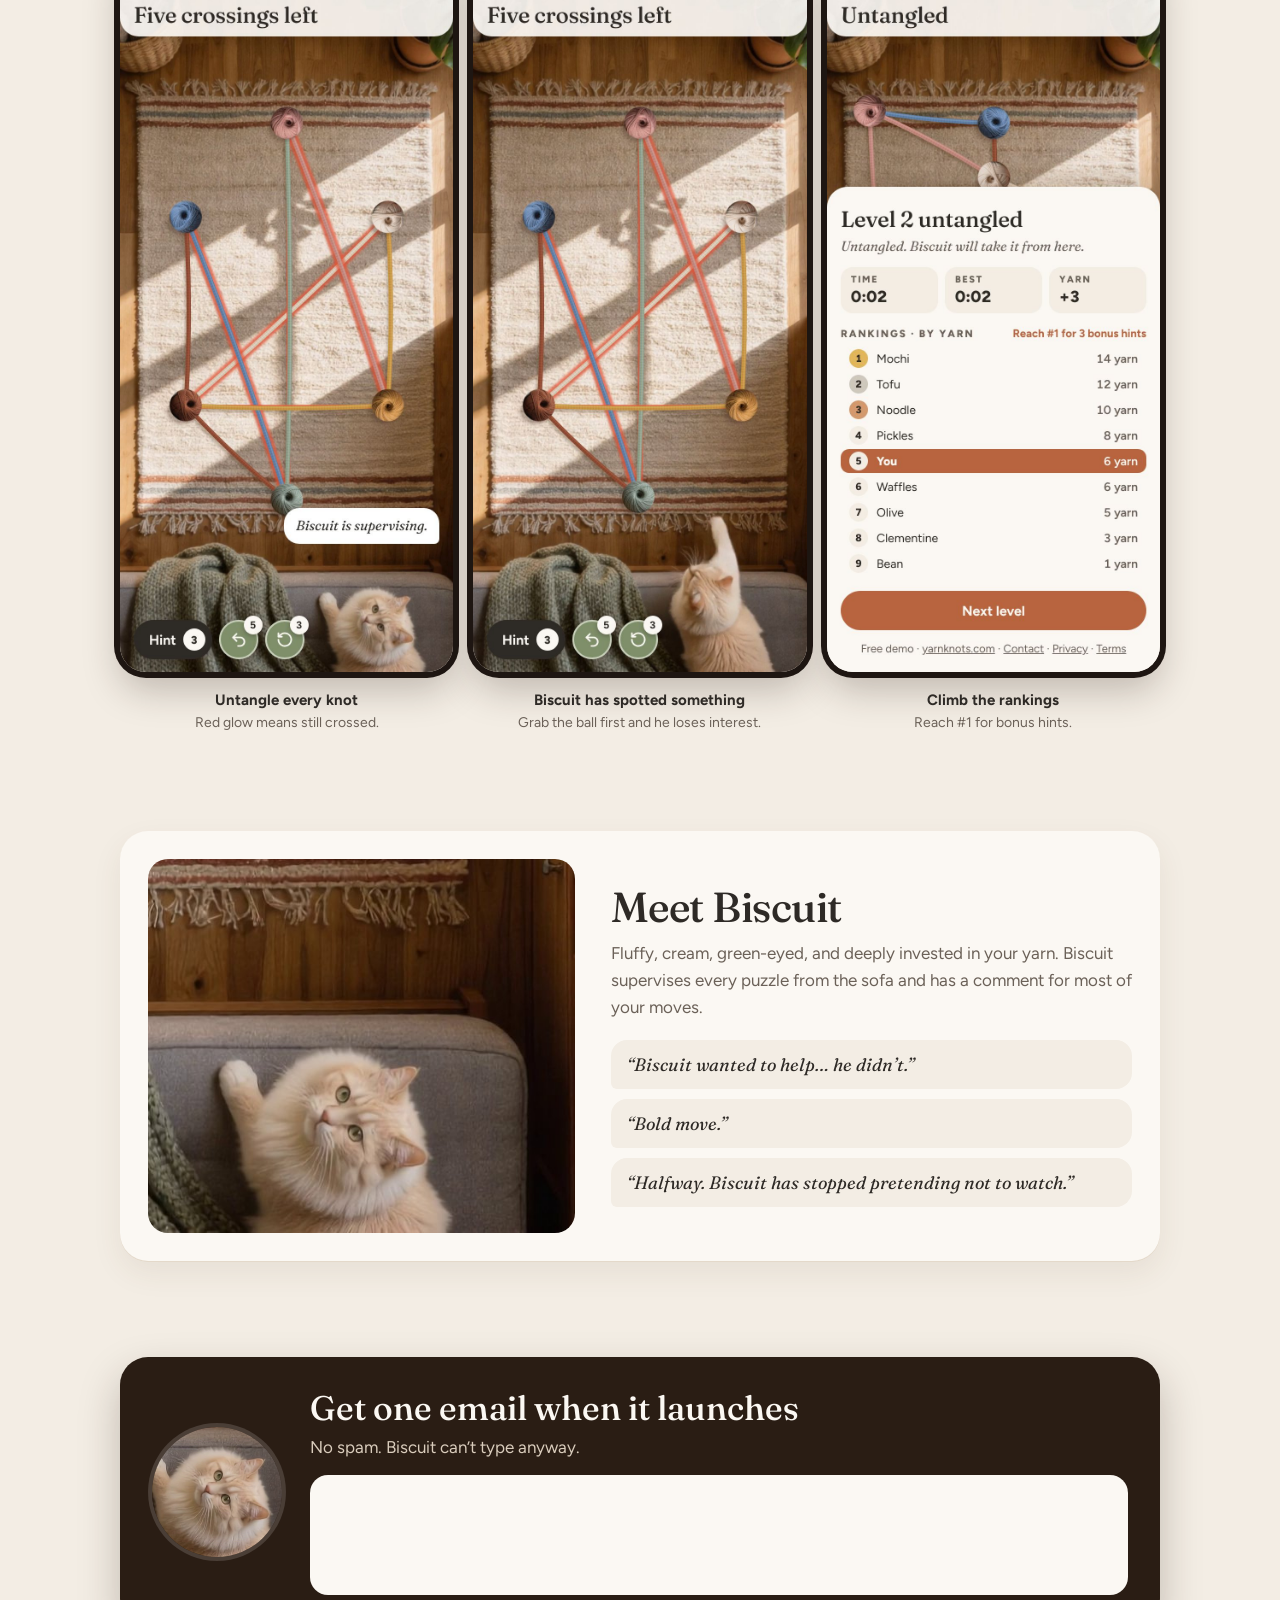
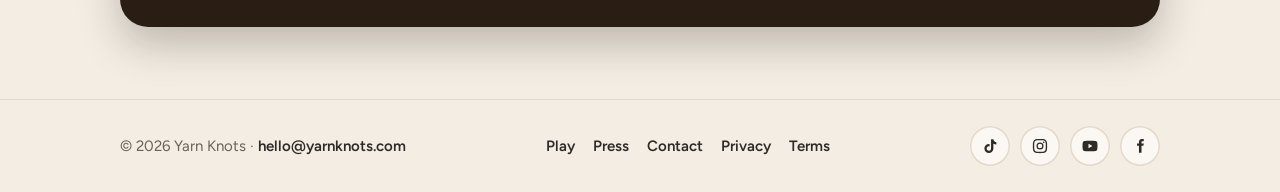
==== commit 4fefa1ba: "Add files via upload" ====
--- a/index.html
+++ b/index.html
@@ -8,7 +8,7 @@
 <link rel="canonical" href="https://yarnknots.com/">
 <meta property="og:type" content="website">
 <meta property="og:url" content="https://yarnknots.com/">
-<meta property="og:title" content="Yarn Knots – untangle the yarn. Biscuit will not be helping.">
+<meta property="og:title" content="Yarn Knots – untangle the yarn. Biscuit wanted to help… he didn’t.">
 <meta property="og:description" content="A cozy puzzle game with a cat who has opinions. Play the free demo in your browser.">
 <meta property="og:image" content="https://yarnknots.com/assets/og-image.png">
 <meta name="twitter:card" content="summary_large_image">
@@ -41,7 +41,7 @@
     <div class="wrap">
       <div>
         <p class="eyebrow">A cozy puzzle game</p>
-        <h1>Untangle the yarn. <em>Biscuit will not be helping.</em></h1>
+        <h1>Untangle the yarn. <em>Biscuit wanted to help… he didn’t.</em></h1>
         <p class="lead">Drag the yarn balls until no strings cross, in a sunlit living room, while Biscuit watches, judges, and now and then swats a ball exactly where you didn’t want it.</p>
         <div class="ctas">
           <a class="btn" href="play/index.html">Play the free demo</a>
